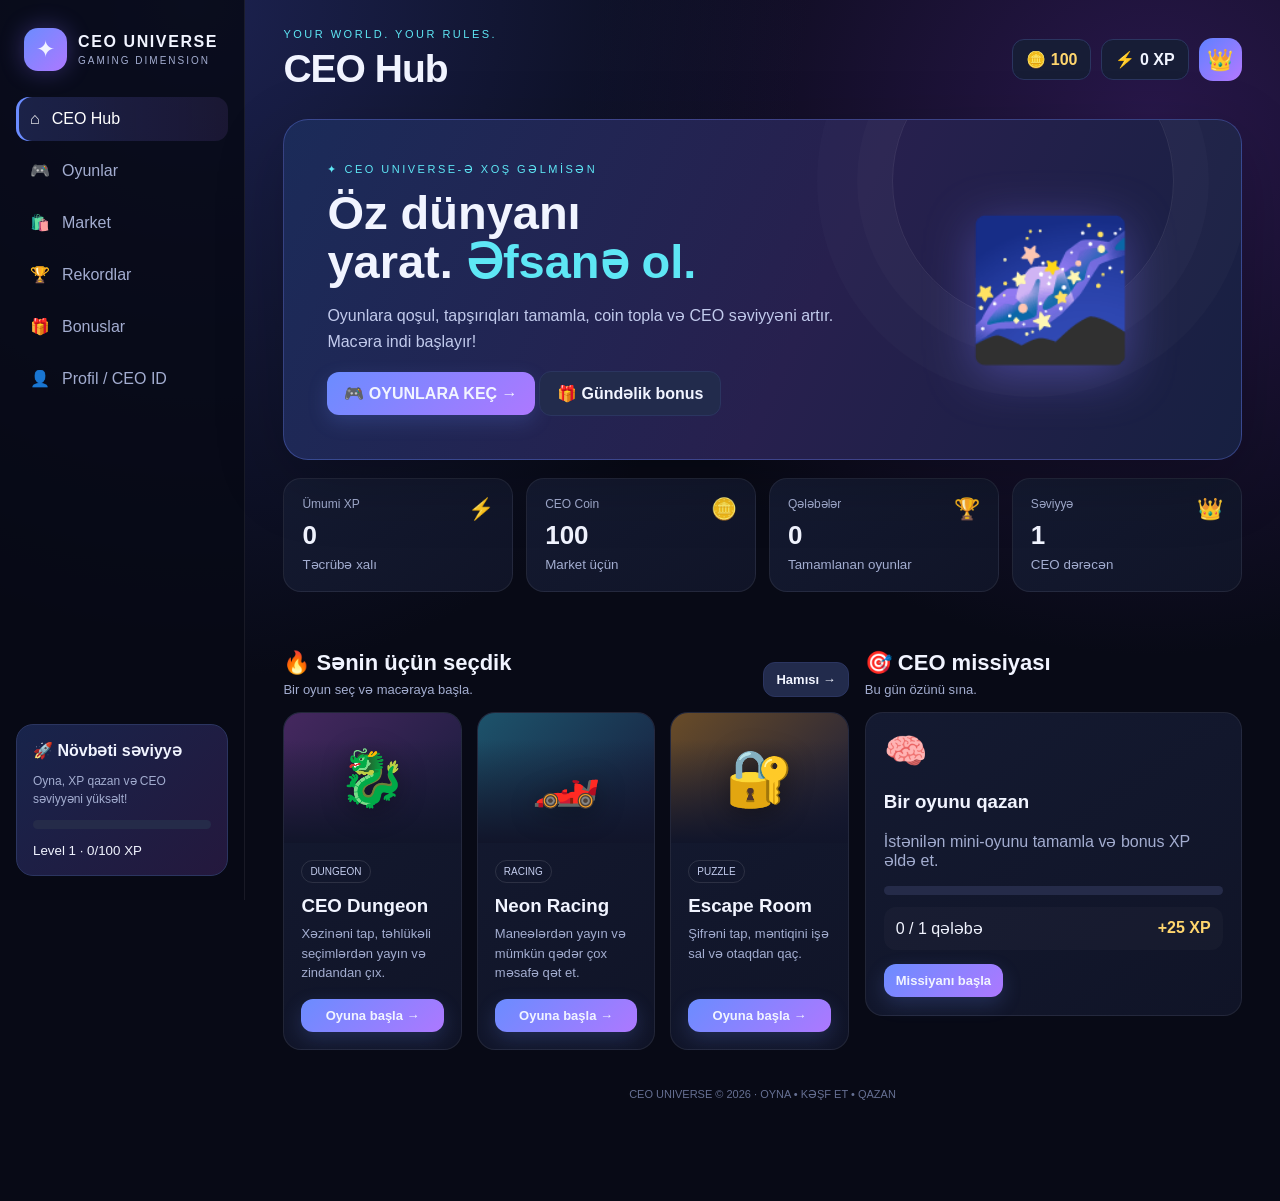
==== index.html @ 43217b37 "Update index.html" ====
<!DOCTYPE html>
<html lang="az">
<head>
<meta charset="UTF-8">
<meta name="viewport" content="width=device-width, initial-scale=1">
<meta name="theme-color" content="#090b18">
<meta name="description" content="CEO Universe — oyunlar, tapşırıqlar, XP, coin və rekordlar.">
<title>CEO UNIVERSE — Gaming Hub</title>
<style>
:root{--bg:#080a16;--panel:#11152a;--panel2:#171d38;--line:#2b3560;--text:#f1f4ff;--muted:#a3add0;--blue:#6b8cff;--cyan:#5ee7f5;--purple:#ad78ff;--good:#65f0b1;--gold:#ffd66e;--danger:#ff6b8d}
*{box-sizing:border-box}body{margin:0;background:radial-gradient(ellipse at 15% 0%,#1c2250 0,transparent 40%),radial-gradient(ellipse at 90% 10%,#28174a 0,transparent 35%),var(--bg);color:var(--text);font-family:Inter,Segoe UI,Arial,sans-serif;min-height:100vh}button{font:inherit;cursor:pointer;border:0;color:inherit}button:focus-visible{outline:2px solid var(--cyan);outline-offset:3px}.app{display:grid;grid-template-columns:245px 1fr;min-height:100vh}.sidebar{padding:24px 16px;border-right:1px solid #ffffff12;background:#080a16d9;position:sticky;top:0;height:100vh;display:flex;flex-direction:column;gap:22px}.brand{display:flex;align-items:center;gap:11px;padding:4px 8px}.logo{width:43px;height:43px;border-radius:14px;background:linear-gradient(135deg,var(--blue),var(--purple));display:grid;place-items:center;font-size:23px;box-shadow:0 0 25px #816cff55}.brand strong{letter-spacing:1.6px;font-size:16px}.brand small{display:block;color:var(--muted);font-size:10px;letter-spacing:2px;margin-top:4px}.nav{display:grid;gap:7px}.nav button{background:transparent;color:var(--muted);padding:13px 14px;border-radius:13px;text-align:left;display:flex;gap:12px;align-items:center;transition:.2s}.nav button:hover,.nav button.active{color:white;background:linear-gradient(90deg,#667cff33,#ad78ff1a);box-shadow:inset 3px 0 var(--blue)}.side-bottom{margin-top:auto;background:linear-gradient(135deg,#18244b,#24183d);border:1px solid var(--line);border-radius:17px;padding:16px}.side-bottom p{color:var(--muted);font-size:12px;line-height:1.5}.main{padding:28px clamp(16px,3vw,42px) 100px;min-width:0;max-width:1600px;width:100%;margin:auto}.topbar{display:flex;align-items:center;justify-content:space-between;gap:16px;margin-bottom:28px}.eyebrow{font-size:11px;color:var(--cyan);letter-spacing:2.5px;text-transform:uppercase}.page-title{font-size:clamp(26px,4vw,39px);margin:7px 0 0;letter-spacing:-1px}.top-actions{display:flex;align-items:center;gap:10px}.pill{background:#171d36;border:1px solid var(--line);padding:10px 13px;border-radius:12px;white-space:nowrap;font-weight:700}.pill.gold{color:var(--gold)}.avatar{width:43px;height:43px;border-radius:14px;background:linear-gradient(135deg,#5e81ff,#b578ff);display:grid;place-items:center;font-size:21px}.view{display:none;animation:appear .25s ease}.view.active{display:block}@keyframes appear{from{opacity:.3;transform:translateY(5px)}to{opacity:1;transform:none}}.hero{position:relative;overflow:hidden;padding:clamp(23px,4vw,43px);border:1px solid #7186ff55;border-radius:25px;background:linear-gradient(115deg,#1b2b59 0%,#27204e 55%,#172041 100%);display:grid;grid-template-columns:1.5fr .8fr;gap:20px;align-items:center;box-shadow:0 20px 70px #0003}.hero:after{content:"";position:absolute;width:280px;height:280px;border:1px solid #ffffff16;border-radius:50%;right:7%;top:-80px;box-shadow:0 0 0 35px #ffffff05,0 0 0 75px #ffffff04}.hero h2{font-size:clamp(29px,4vw,47px);line-height:1.05;margin:12px 0}.hero p{color:#c2cbed;line-height:1.65;max-width:590px}.hero-art{z-index:1;text-align:center;font-size:clamp(75px,11vw,135px);filter:drop-shadow(0 10px 25px #7e78ff66)}.btn{padding:12px 17px;border-radius:12px;font-weight:800;background:linear-gradient(135deg,var(--blue),var(--purple));box-shadow:0 7px 20px #6b8cff33;transition:transform .15s}.btn:hover{transform:translateY(-2px)}.btn.secondary{background:#222b4c;box-shadow:none;border:1px solid var(--line)}.btn.good{background:linear-gradient(135deg,#2cbf9c,#5ee7f5);color:#07191c}.btn.small{padding:9px 12px;font-size:13px}.stats{display:grid;grid-template-columns:repeat(4,minmax(0,1fr));gap:13px;margin:18px 0 30px}.stat,.card,.game-card,.panel{background:linear-gradient(145deg,#141a31,#101427);border:1px solid #ffffff12;border-radius:18px;padding:18px;min-width:0}.stat-label{color:var(--muted);font-size:12px}.stat-value{font-size:26px;font-weight:850;margin:9px 0 4px}.stat-icon{float:right;font-size:21px}.section-head{display:flex;justify-content:space-between;align-items:end;gap:12px;margin:28px 0 15px}.section-head h2{margin:0;font-size:22px}.section-head p{margin:6px 0 0;color:var(--muted);font-size:13px}.games-grid{display:grid;grid-template-columns:repeat(3,minmax(0,1fr));gap:15px}.game-card{padding:0;overflow:hidden;display:flex;flex-direction:column}.game-banner{height:130px;display:grid;place-items:center;font-size:55px;position:relative}.game-banner:after{content:"";position:absolute;inset:0;background:linear-gradient(0deg,#11152a,transparent 80%)}.game-banner span{z-index:1;filter:drop-shadow(0 5px 14px #0006)}.game-body{padding:17px;display:flex;flex-direction:column;flex:1}.game-body h3{margin:0 0 7px}.game-body p{font-size:13px;color:var(--muted);line-height:1.5;margin:0 0 16px;flex:1}.tag{display:inline-block;border:1px solid #ffffff1c;border-radius:99px;padding:5px 8px;color:#c5ceef;font-size:10px;margin-bottom:12px;width:max-content}.game-body button{width:100%}.two-col{display:grid;grid-template-columns:1.2fr .8fr;gap:16px}.progress{height:9px;background:#252b49;border-radius:99px;overflow:hidden;margin:12px 0}.progress div{height:100%;width:0;background:linear-gradient(90deg,var(--blue),var(--cyan));border-radius:99px;transition:width .3s}.muted{color:var(--muted)}.list{display:grid;gap:10px}.list-row{display:flex;align-items:center;justify-content:space-between;gap:10px;padding:12px;background:#ffffff06;border-radius:12px}.empty{padding:30px;text-align:center;color:var(--muted)}.game-stage{margin-top:20px;border:1px solid var(--line);border-radius:20px;padding:clamp(18px,3vw,30px);background:#10152a;min-height:230px}.game-stage h3{margin-top:0}.game-controls{display:flex;flex-wrap:wrap;gap:9px;margin-top:17px}.choice-grid{display:grid;grid-template-columns:repeat(2,minmax(0,1fr));gap:10px;max-width:560px}.choice{padding:17px;background:#1b2343;border:1px solid #35416e;border-radius:13px;text-align:left}.choice:hover{border-color:var(--cyan);background:#25315a}.big-number{font-size:55px;font-weight:900;letter-spacing:5px;margin:20px 0}.input{background:#090d1d;border:1px solid var(--line);border-radius:11px;padding:12px;color:white;width:min(100%,300px);font-size:16px}.toast{position:fixed;right:20px;bottom:20px;background:#1c2b4c;border:1px solid #5ee7f5;border-radius:14px;padding:14px 18px;box-shadow:0 12px 40px #0007;z-index:20;display:none;max-width:calc(100vw - 40px)}.toast.show{display:block;animation:appear .2s}.mobile-nav{display:none}.notice{font-size:12px;color:var(--muted);line-height:1.6}.footer{color:#667093;text-align:center;font-size:11px;margin-top:38px}.settings-row{display:flex;justify-content:space-between;align-items:center;gap:12px;padding:14px 0;border-bottom:1px solid #ffffff10}
@media(max-width:1000px){.app{grid-template-columns:205px 1fr}.games-grid{grid-template-columns:repeat(2,minmax(0,1fr))}.stats{grid-template-columns:repeat(2,minmax(0,1fr))}.hero{grid-template-columns:1fr .5fr}.two-col{grid-template-columns:1fr}}
@media(max-width:680px){.app{display:block}.sidebar{display:none}.main{padding:19px 14px 95px}.topbar{align-items:flex-start;margin-bottom:20px}.top-actions{gap:6px}.pill{padding:9px;font-size:12px}.avatar{width:37px;height:37px}.hero{grid-template-columns:1fr;padding:24px}.hero-art{display:none}.games-grid{grid-template-columns:1fr}.game-banner{height:115px}.stats{gap:9px}.stat{padding:14px}.stat-value{font-size:22px}.mobile-nav{display:grid;grid-template-columns:repeat(5,1fr);gap:3px;position:fixed;bottom:0;left:0;right:0;background:#0a0d1bf2;backdrop-filter:blur(15px);border-top:1px solid var(--line);padding:8px 5px calc(8px + env(safe-area-inset-bottom));z-index:10}.mobile-nav button{background:transparent;color:var(--muted);padding:7px 2px;font-size:10px;border-radius:9px;display:grid;gap:4px;justify-items:center}.mobile-nav button.active{background:#657cff24;color:white}.mobile-nav b{font-size:18px}.choice-grid{grid-template-columns:1fr}.big-number{font-size:42px}}
</style>
</head>
<body>
<div class="app">
<aside class="sidebar">
  <div class="brand"><div class="logo">✦</div><div><strong>CEO UNIVERSE</strong><small>GAMING DIMENSION</small></div></div>
  <nav class="nav" id="sideNav">
    <button class="active" data-view="home"><span>⌂</span> CEO Hub</button>
    <button data-view="games"><span>🎮</span> Oyunlar</button>
    <button data-view="market"><span>🛍️</span> Market</button>
    <button data-view="records"><span>🏆</span> Rekordlar</button>
    <button data-view="bonuses"><span>🎁</span> Bonuslar</button>
    <button data-view="profile"><span>👤</span> Profil / CEO ID</button>
  </nav>
  <div class="side-bottom"><div>🚀 <b>Növbəti səviyyə</b></div><p>Oyna, XP qazan və CEO səviyyəni yüksəlt!</p><div class="progress"><div id="sideProgress"></div></div><small id="sideLevel">Level 1</small></div>
</aside>
<main class="main">
  <header class="topbar"><div><div class="eyebrow">YOUR WORLD. YOUR RULES.</div><h1 class="page-title" id="pageTitle">CEO Hub</h1></div><div class="top-actions"><div class="pill gold">🪙 <span id="coins">100</span></div><div class="pill">⚡ <span id="xp">0</span> XP</div><div class="avatar">👑</div></div></header>
  <section class="view active" id="view-home">
    <div class="hero"><div><div class="eyebrow">✦ CEO UNIVERSE-Ə XOŞ GƏLMİSƏN</div><h2>Öz dünyanı<br>yarat. <span style="color:var(--cyan)">Əfsanə ol.</span></h2><p>Oyunlara qoşul, tapşırıqları tamamla, coin topla və CEO səviyyəni artır. Macəra indi başlayır!</p><button class="btn" onclick="showView('games')">🎮 OYUNLARA KEÇ →</button> <button class="btn secondary" onclick="claimDaily()">🎁 Gündəlik bonus</button></div><div class="hero-art">🌌</div></div>
    <div class="stats">
      <div class="stat"><span class="stat-icon">⚡</span><div class="stat-label">Ümumi XP</div><div class="stat-value" id="statXP">0</div><small class="muted">Təcrübə xalı</small></div>
      <div class="stat"><span class="stat-icon">🪙</span><div class="stat-label">CEO Coin</div><div class="stat-value" id="statCoins">100</div><small class="muted">Market üçün</small></div>
      <div class="stat"><span class="stat-icon">🏆</span><div class="stat-label">Qələbələr</div><div class="stat-value" id="statWins">0</div><small class="muted">Tamamlanan oyunlar</small></div>
      <div class="stat"><span class="stat-icon">👑</span><div class="stat-label">Səviyyə</div><div class="stat-value" id="statLevel">1</div><small class="muted">CEO dərəcən</small></div>
    </div>
    <div class="two-col"><div><div class="section-head"><div><h2>🔥 Sənin üçün seçdik</h2><p>Bir oyun seç və macəraya başla.</p></div><button class="btn secondary small" onclick="showView('games')">Hamısı →</button></div><div class="games-grid" id="featuredGames"></div></div><div><div class="section-head"><div><h2>🎯 CEO missiyası</h2><p>Bu gün özünü sına.</p></div></div><div class="panel"><div style="font-size:35px">🧠</div><h3>Bir oyunu qazan</h3><p class="muted">İstənilən mini-oyunu tamamla və bonus XP əldə et.</p><div class="progress"><div id="missionProgress"></div></div><div class="list-row"><span id="missionText">0 / 1 qələbə</span><b style="color:var(--gold)">+25 XP</b></div><button class="btn small" style="margin-top:14px" onclick="showView('games')">Missiyanı başla</button></div></div></div>
  </section>
  <section class="view" id="view-games"><div class="section-head"><div><h2>🎮 ARCADE — Oyun zalı</h2><p>6 fərqli oyun. Hansında çempion olacaqsan?</p></div></div><div class="games-grid" id="allGames"></div><div class="game-stage" id="gameStage"><div class="empty">Yuxarıdan oyun seç və başla. Hər qələbə sənə XP və coin qazandırır! 🎯</div></div></section>
  <section class="view" id="view-market"><div class="section-head"><div><h2>🛍️ CEO Market</h2><p>Topladığın coin-lərlə görünüşünü dəyiş.</p></div></div><div class="games-grid" id="marketGrid"></div><p class="notice">Əşyalar bu brauzerdə yadda saxlanılır. Coin-lər real pul deyil.</p></section>
  <section class="view" id="view-records"><div class="section-head"><div><h2>🏆 Şəxsi rekordlar</h2><p>İrəliləyişin bu cihazda saxlanılır.</p></div><button class="btn secondary small" onclick="resetStats()">Sıfırla</button></div><div class="stats"><div class="stat"><div class="stat-label">Qələbələr</div><div class="stat-value" id="recWins">0</div></div><div class="stat"><div class="stat-label">Oynanmış oyun</div><div class="stat-value" id="recPlays">0</div></div><div class="stat"><div class="stat-label">Ən yaxşı yaddaş</div><div class="stat-value" id="recMemory">—</div></div><div class="stat"><div class="stat-label">Açılmış əşyalar</div><div class="stat-value" id="recItems">0</div></div></div><div class="panel"><h3>📜 Son hadisələr</h3><div id="history" class="list"><div class="empty">Hələ rekord yoxdur. İlk oyunu qazan!</div></div></div><p class="notice">Qeyd: bu, şəxsi rekord cədvəlidir. Bütün istifadəçilər arasında onlayn reytinq üçün server və verilənlər bazası lazımdır.</p></section>
  <section class="view" id="view-bonuses"><div class="section-head"><div><h2>🎁 Bonus mərkəzi</h2><p>Gündəlik mükafatını götür və tapşırıqları tamamla.</p></div></div><div class="games-grid"><div class="card"><div style="font-size:40px">🎁</div><h3>Gündəlik sandıq</h3><p class="muted">Hər gün bir dəfə pulsuz coin al.</p><button class="btn" onclick="claimDaily()">Sandığı aç</button><p class="notice" id="dailyStatus"></p></div><div class="card"><div style="font-size:40px">🎯</div><h3>İlk qələbə</h3><p class="muted">Bir oyunu tamamla və mükafat al.</p><div class="list-row"><span>25 XP</span><b id="bonusWinStatus">🔒</b></div></div><div class="card"><div style="font-size:40px">🧩</div><h3>Kəşfiyyatçı</h3><p class="muted">Üç fərqli oyunda qalib ol.</p><div class="list-row"><span>50 coin</span><b id="bonusExploreStatus">🔒</b></div></div></div></section>
  <section class="view" id="view-profile"><div class="section-head"><div><h2>👤 CEO ID</h2><p>Bu, sənin oyun profilindir.</p></div></div><div class="two-col"><div class="panel"><div style="font-size:65px">👑</div><h2 id="profileName">CEO Rookie</h2><p class="muted">CEO Universe oyunçusu</p><div class="list-row"><span>Səviyyə</span><b id="profileLevel">1</b></div><div class="list-row"><span>XP</span><b id="profileXP">0</b></div><div class="list-row"><span>Coin</span><b id="profileCoins">100</b></div><div class="progress"><div id="profileProgress"></div></div></div><div class="panel"><h3>⚙️ Parametrlər</h3><div class="settings-row"><span>🔊 Səs effektləri</span><button class="btn secondary small" id="soundToggle" onclick="toggleSound()">Söndürülüb</button></div><div class="settings-row"><span>✨ Animasiya</span><button class="btn secondary small" onclick="notify('Animasiya aktivdir ✨')">Aktivdir</button></div><div class="settings-row"><span>💾 İrəliləyiş</span><span class="muted">Avtomatik saxlanır</span></div><p class="notice">Məlumatlar yalnız bu brauzerdə saxlanılır. Brauzer məlumatlarını silsən, irəliləyiş itə bilər.</p><button class="btn secondary" onclick="exportSave()">💾 İrəliləyişi endir</button></div></div></section>
  <div class="footer">CEO UNIVERSE © 2026 · OYNA • KƏŞF ET • QAZAN</div>
</main>
</div>
<nav class="mobile-nav" id="mobileNav"><button class="active" data-view="home"><b>⌂</b>Hub</button><button data-view="games"><b>🎮</b>Oyunlar</button><button data-view="market"><b>🛍️</b>Market</button><button data-view="records"><b>🏆</b>Rekord</button><button data-view="profile"><b>👤</b>Profil</button></nav>
<div class="toast" id="toast"></div>
<script>
const games=[
{id:'dungeon',name:'CEO Dungeon',emoji:'🐉',type:'DUNGEON',desc:'Xəzinəni tap, təhlükəli seçimlərdən yayın və zindandan çıx.',color:'linear-gradient(135deg,#45285f,#171b3b)'},
{id:'racing',name:'Neon Racing',emoji:'🏎️',type:'RACING',desc:'Maneələrdən yayın və mümkün qədər çox məsafə qət et.',color:'linear-gradient(135deg,#1d536b,#171b3b)'},
{id:'escape',name:'Escape Room',emoji:'🔐',type:'PUZZLE',desc:'Şifrəni tap, məntiqini işə sal və otaqdan qaç.',color:'linear-gradient(135deg,#694c28,#171b3b)'},
{id:'survival',name:'Survival 100',emoji:'🏕️',type:'SURVIVAL',desc:'Resurs seç, təhlükələrə hazırlaş və sağ qalmağa çalış.',color:'linear-gradient(135deg,#1c604d,#171b3b)'},
{id:'mind',name:'Mind Hacker',emoji:'🧠',type:'MEMORY',desc:'Rəqəmləri yadda saxla və düzgün ardıcıllığı yaz.',color:'linear-gradient(135deg,#453e91,#171b3b)'},
{id:'boss',name:'Boss Arena',emoji:'⚔️',type:'BOSS FIGHT',desc:'Zərbə, müdafiə və enerji seçimi ilə boss-u məğlub et.',color:'linear-gradient(135deg,#762f52,#171b3b)'}
];
const items=[{id:'neon',name:'Neon Aura',emoji:'💠',price:60,desc:'Profil üçün parlaq neon aura.'},{id:'crown',name:'Qızıl tac',emoji:'👑',price:100,desc:'CEO əfsanəsinə yaraşan tac.'},{id:'rocket',name:'Kosmik raket',emoji:'🚀',price:150,desc:'Kosmik profil nişanı.'},{id:'dragon',name:'Əjdaha dost',emoji:'🐲',price:200,desc:'Nadir əjdaha nişanı.'},{id:'crystal',name:'Kristal halo',emoji:'🔮',price:250,desc:'Sirli kristal halo.'},{id:'star',name:'Ulduz nişanı',emoji:'🌟',price:80,desc:'Parlaq ulduz nişanı.'}];
const defaults={xp:0,coins:100,wins:0,plays:0,unlocked:[],daily:'',history:[],memoryBest:0,sound:false,wonGames:[]};
let state;try{state={...defaults,...JSON.parse(localStorage.getItem('ceoUniverseSave')||'{}')}}catch(e){state={...defaults}}
let activeGame=null, memorySequence='', soundOn=!!state.sound, dailyDate=()=>new Date().toLocaleDateString('en-CA');
function save(){state.sound=soundOn;try{localStorage.setItem('ceoUniverseSave',JSON.stringify(state))}catch(e){};renderStats()}
function level(){return Math.floor(state.xp/100)+1}
function notify(msg){let t=document.getElementById('toast');t.textContent=msg;t.classList.add('show');clearTimeout(window.toastTimer);window.toastTimer=setTimeout(()=>t.classList.remove('show'),2600);if(soundOn){try{let c=new(window.AudioContext||window.webkitAudioContext)(),o=c.createOscillator(),g=c.createGain();o.connect(g);g.connect(c.destination);o.frequency.value=660;g.gain.value=.035;o.start();o.stop(c.currentTime+.09)}catch(e){}}}
function showView(v){document.querySelectorAll('.view').forEach(x=>x.classList.toggle('active',x.id==='view-'+v));document.querySelectorAll('[data-view]').forEach(x=>x.classList.toggle('active',x.dataset.view===v));let names={home:'CEO Hub',games:'Oyunlar',market:'CEO Market',records:'Rekordlar',bonuses:'Bonus mərkəzi',profile:'CEO ID'};document.getElementById('pageTitle').textContent=names[v]||'CEO Hub';if(v==='market')renderMarket();if(v==='records')renderHistory();window.scrollTo({top:0,behavior:'smooth'})}
document.querySelectorAll('[data-view]').forEach(b=>b.addEventListener('click',()=>showView(b.dataset.view)));
function gameCard(g){return `<article class="game-card"><div class="game-banner" style="background:${g.color}"><span>${g.emoji}</span></div><div class="game-body"><span class="tag">${g.type}</span><h3>${g.name}</h3><p>${g.desc}</p><button class="btn small" onclick="startGame('${g.id}')">Oyuna başla →</button></div></article>`}
document.getElementById('featuredGames').innerHTML=games.slice(0,3).map(gameCard).join('');
document.getElementById('allGames').innerHTML=games.map(gameCard).join('');
function renderStats(){let l=level(),pct=state.xp%100;['xp','statXP','profileXP'].forEach(id=>document.getElementById(id).textContent=state.xp);['coins','statCoins','profileCoins'].forEach(id=>document.getElementById(id).textContent=state.coins);document.getElementById('statWins').textContent=state.wins;document.getElementById('statLevel').textContent=l;document.getElementById('sideLevel').textContent='Level '+l+' · '+pct+'/100 XP';document.getElementById('sideProgress').style.width=pct+'%';document.getElementById('profileProgress').style.width=pct+'%';document.getElementById('profileLevel').textContent=l;document.getElementById('missionProgress').style.width=(state.wins?100:0)+'%';document.getElementById('missionText').textContent=(state.wins?1:0)+' / 1 qələbə';document.getElementById('recWins').textContent=state.wins;document.getElementById('recPlays').textContent=state.plays;document.getElementById('recMemory').textContent=state.memoryBest||'—';document.getElementById('recItems').textContent=state.unlocked.length;document.getElementById('bonusWinStatus').textContent=state.wins?'✅':'🔒';document.getElementById('bonusExploreStatus').textContent=state.wonGames.length>=3?'✅':'🔒';document.getElementById('soundToggle').textContent=soundOn?'Aktivdir':'Söndürülüb';document.getElementById('dailyStatus').textContent=state.daily===dailyDate()?'Bu gün bonus artıq götürülüb.':'Bu gün bonusun hazırdır!';document.getElementById('profileName').textContent=l>=10?'CEO Legend':l>=5?'CEO Elite':l>=2?'CEO Player':'CEO Rookie';}
function addHistory(msg){state.history.unshift({msg,at:new Date().toLocaleString('az-AZ')});state.history=state.history.slice(0,12)}
function reward(gameId,bonus=0){state.wins++;state.xp+=25+bonus;state.coins+=20;state.wonGames=[...new Set([...state.wonGames,gameId])];addHistory('🏆 '+(games.find(g=>g.id===gameId)?.name||'Oyun')+' — qələbə (+25 XP, +20 coin)');if(state.wins===1){state.xp+=25;addHistory('🎯 İlk qələbə missiyası: +25 XP')}if(state.wonGames.length===3){state.coins+=50;addHistory('🧩 Kəşfiyyatçı bonusu: +50 coin');notify('3 fərqli oyunda qələbə! +50 coin 🎉')}save();notify('Qələbə! +25 XP və +20 coin qazandın 🏆');renderHistory()}
function startGame(id){activeGame=id;state.plays++;save();let g=games.find(x=>x.id===id),stage=document.getElementById('gameStage');stage.innerHTML=`<span class="tag">${g.type}</span><h3>${g.emoji} ${g.name}</h3><div id="gameContent"></div>`;let c=document.getElementById('gameContent');
if(id==='dungeon'){c.innerHTML='<p class="muted">Üç qapıdan birinin arxasında xəzinə var. Birini seç!</p><div class="choice-grid">'+[1,2,3].map(n=>`<button class="choice" onclick="dungeon(${n})">🚪 Qapı ${n}</button>`).join('')+'</div><p id="gameMsg" class="muted"></p>'}
if(id==='racing'){c.innerHTML='<p>Yolun qarşına çıxan maneədən yayın. Hər düzgün seçim bir mərhələdir.</p><div class="big-number" id="raceTrack">🏁</div><p id="raceMsg">Hazırsan?</p><div class="game-controls"><button class="btn" onclick="race(true)">⬅️ Sola dön</button><button class="btn" onclick="race(false)">Sağa dön ➡️</button></div>'}
if(id==='escape'){let a=Math.floor(Math.random()*8)+2,b=Math.floor(Math.random()*8)+2;window.escapeAnswer=a+b;c.innerHTML=`<p>Qapı şifrəsi üçün hesabla:</p><div class="big-number">${a} + ${b} = ?</div><input class="input" id="escapeInput" type="number" placeholder="Cavab"><button class="btn" onclick="escapeCheck()">Şifrəni yoxla</button><p id="gameMsg" class="muted"></p>`}
if(id==='survival'){window.survivalStep=0;window.survivalHP=3;c.innerHTML='<p>Meşədə 3 həyatın var. 3 gün sağ qalmaq üçün düzgün resurs seç!</p><div id="survivalContent"></div>';survivalRound()}
if(id==='mind'){let seq=Array.from({length:4},()=>Math.floor(Math.random()*9)+1).join('');memorySequence=seq;c.innerHTML=`<p>Bu rəqəmləri yadda saxla, sonra gizlənəcək.</p><div class="big-number" id="memoryNumber">${seq}</div><p id="memoryMsg">3 saniyəyə gizlənir…</p><input class="input" id="memoryInput" placeholder="Rəqəmləri yaz" style="display:none"><button class="btn" id="memoryCheck" style="display:none" onclick="memoryCheck()">Yoxla</button>`;let start=Date.now();let timer=setInterval(()=>{let n=document.getElementById('memoryMsg');if(!n){clearInterval(timer);return}let left=3-Math.floor((Date.now()-start)/1000);if(left>0)n.textContent=left+'…';else{clearInterval(timer);document.getElementById('memoryNumber').textContent='❔ ❔ ❔ ❔';n.textContent='Yaddaşını yoxla!';document.getElementById('memoryInput').style.display='inline-block';document.getElementById('memoryCheck').style.display='inline-block'}},250)}
if(id==='boss'){window.bossHP=3;window.playerHP=3;c.innerHTML='<p>Boss-un 3, sənin 3 enerjin var. Hücum və ya müdafiə seç!</p><div class="list-row"><span>👤 Sənin enerjin</span><b id="playerHP">3</b></div><div class="list-row"><span>👹 Boss enerjisi</span><b id="bossHP">3</b></div><p id="bossMsg">Döyüşə hazır ol!</p><div class="game-controls"><button class="btn" onclick="bossTurn(\'attack\')">⚔️ Hücum</button><button class="btn secondary" onclick="bossTurn(\'defend\')">🛡️ Müdafiə</button><button class="btn secondary" onclick="bossTurn(\'energy\')">⚡ Enerji topla</button></div>'}
stage.scrollIntoView({behavior:'smooth',block:'start'})}
function dungeon(n){let win=Math.random()>.38;document.getElementById('gameMsg').textContent=win?'✨ Qızıl xəzinə tapdın!':'👻 Tələ idi, yenə cəhd et!';if(win)reward('dungeon');}
function race(left){let win=Math.random()>.3;let track=document.getElementById('raceTrack');if(!track)return;track.textContent=win?(left?'⬅️ 🏎️ 💨':'💨 🏎️ ➡️'):'💥';document.getElementById('raceMsg').textContent=win?'Maneədən yayındın! Qələbə!':'Maneəyə dəydin! Bu dəfə alınmadı.';if(win)reward('racing')}
function escapeCheck(){let v=Number(document.getElementById('escapeInput').value);if(v===window.escapeAnswer){document.getElementById('gameMsg').textContent='🔓 Qapı açıldı! Əla məntiq!';reward('escape')}else document.getElementById('gameMsg').textContent='❌ Yanlış şifrə. Yenidən yoxla.'}
function survivalRound(){let c=document.getElementById('survivalContent');if(!c)return;if(window.survivalStep>=3){c.innerHTML='<div class="big-number">🏕️</div><p>3 günü sağ keçdin!</p><button class="btn" onclick="reward(\'survival\')">Mükafatı al</button>';return}let choices=[['💧 Su','🍄 Göbələk'],['🪵 Odun','🪨 Daş'],['🏕️ Sığınacaq','💎 Kristal']];let correct=[0,0,0][window.survivalStep];c.innerHTML=`<h3>${window.survivalStep+1}-ci gün</h3><p>${['Susuz qalmısan. Nə tapırsan?','Gecə yaxınlaşır. Nə toplayırsan?','Fırtına gəlir. Nə qurursan?'][window.survivalStep]}</p><div class="choice-grid">${choices[window.survivalStep].map((x,i)=>`<button class="choice" onclick="survivalChoose(${i})">${x}</button>`).join('')}</div><p id="survivalMsg"></p>`}
function survivalChoose(i){let good=i===0;let msg=document.getElementById('survivalMsg');if(good){window.survivalStep++;msg.textContent='Düzgün seçim!';setTimeout(survivalRound,450)}else{window.survivalHP--;msg.textContent='Yanlış seçim! Həyat: '+window.survivalHP;if(window.survivalHP<=0){document.getElementById('survivalContent').innerHTML='<p>😵 Sağ qala bilmədin. Yenidən cəhd et.</p><button class="btn" onclick="startGame(\'survival\')">Yenidən başla</button>'}}}
function memoryCheck(){let v=document.getElementById('memoryInput').value.trim();if(v===memorySequence){state.memoryBest=Math.max(state.memoryBest,memorySequence.length);reward('mind')}else notify('Bu dəfə alınmadı. Ardıcıllıq: '+memorySequence)}
function bossTurn(move){if(window.bossHP<=0||window.playerHP<=0)return;let msg=document.getElementById('bossMsg');if(move==='attack'){window.bossHP--;if(Math.random()>.5)window.playerHP--}else if(move==='defend'){if(Math.random()>.65)window.bossHP--}else{window.playerHP=Math.min(3,window.playerHP+1);if(Math.random()>.5)window.bossHP--}document.getElementById('bossHP').textContent=window.bossHP;document.getElementById('playerHP').textContent=window.playerHP;if(window.bossHP<=0){msg.textContent='🏆 Boss məğlub oldu!';reward('boss')}else if(window.playerHP<=0)msg.textContent='💥 Məğlub oldun. Yenidən başla.';else msg.textContent='Döyüş davam edir! Növbəti hərəkəti seç.'}
function claimDaily(){if(state.daily===dailyDate()){notify('Gündəlik bonusu artıq götürmüsən 🙂');return}state.daily=dailyDate();state.coins+=30;state.xp+=10;addHistory('🎁 Gündəlik bonus: +30 coin, +10 XP');save();notify('Sandıq açıldı! +30 coin və +10 XP 🎁')}
function renderMarket(){document.getElementById('marketGrid').innerHTML=items.map(i=>{let has=state.unlocked.includes(i.id);return `<article class="game-card"><div class="game-banner" style="background:linear-gradient(135deg,#28345e,#20183b)"><span>${i.emoji}</span></div><div class="game-body"><h3>${i.name}</h3><p>${i.desc}</p><div class="list-row" style="margin-bottom:12px"><span>Qiymət</span><b style="color:var(--gold)">🪙 ${i.price}</b></div><button class="btn ${has?'secondary':''} small" ${has?'disabled':''} onclick="buyItem('${i.id}')">${has?'Alınıb ✓':'Al'}</button></div></article>`}).join('')}
function buyItem(id){let i=items.find(x=>x.id===id);if(state.unlocked.includes(id))return;if(state.coins<i.price){notify('Coin çatmır! Oyun oyna və bonus götür.');return}state.coins-=i.price;state.unlocked.push(id);addHistory('🛍️ '+i.name+' alındı');save();renderMarket();notify(i.name+' alındı! ✨')}
function renderHistory(){let h=document.getElementById('history');h.innerHTML=state.history.length?state.history.map(x=>`<div class="list-row"><span>${x.msg}</span><small class="muted">${x.at}</small></div>`).join(''):'<div class="empty">Hələ rekord yoxdur. İlk oyunu qazan!</div>'}
function resetStats(){if(!confirm('Bütün irəliləyiş sıfırlansın? Bu əməliyyat geri qaytarılmır.'))return;localStorage.removeItem('ceoUniverseSave');state={...defaults,unlocked:[],history:[],wonGames:[]};save();renderHistory();notify('İrəliləyiş sıfırlandı.')}
function toggleSound(){soundOn=!soundOn;state.sound=soundOn;save();notify(soundOn?'Səs aktivdir 🔊':'Səs söndürüldü 🔇')}
function exportSave(){let blob=new Blob([JSON.stringify(state,null,2)],{type:'application/json'}),url=URL.createObjectURL(blob),a=document.createElement('a');a.href=url;a.download='ceo-universe-save.json';a.click();URL.revokeObjectURL(url);notify('Saxlama faylı hazırdır 💾')}
renderStats();renderHistory();
</script>
</body>
</html>
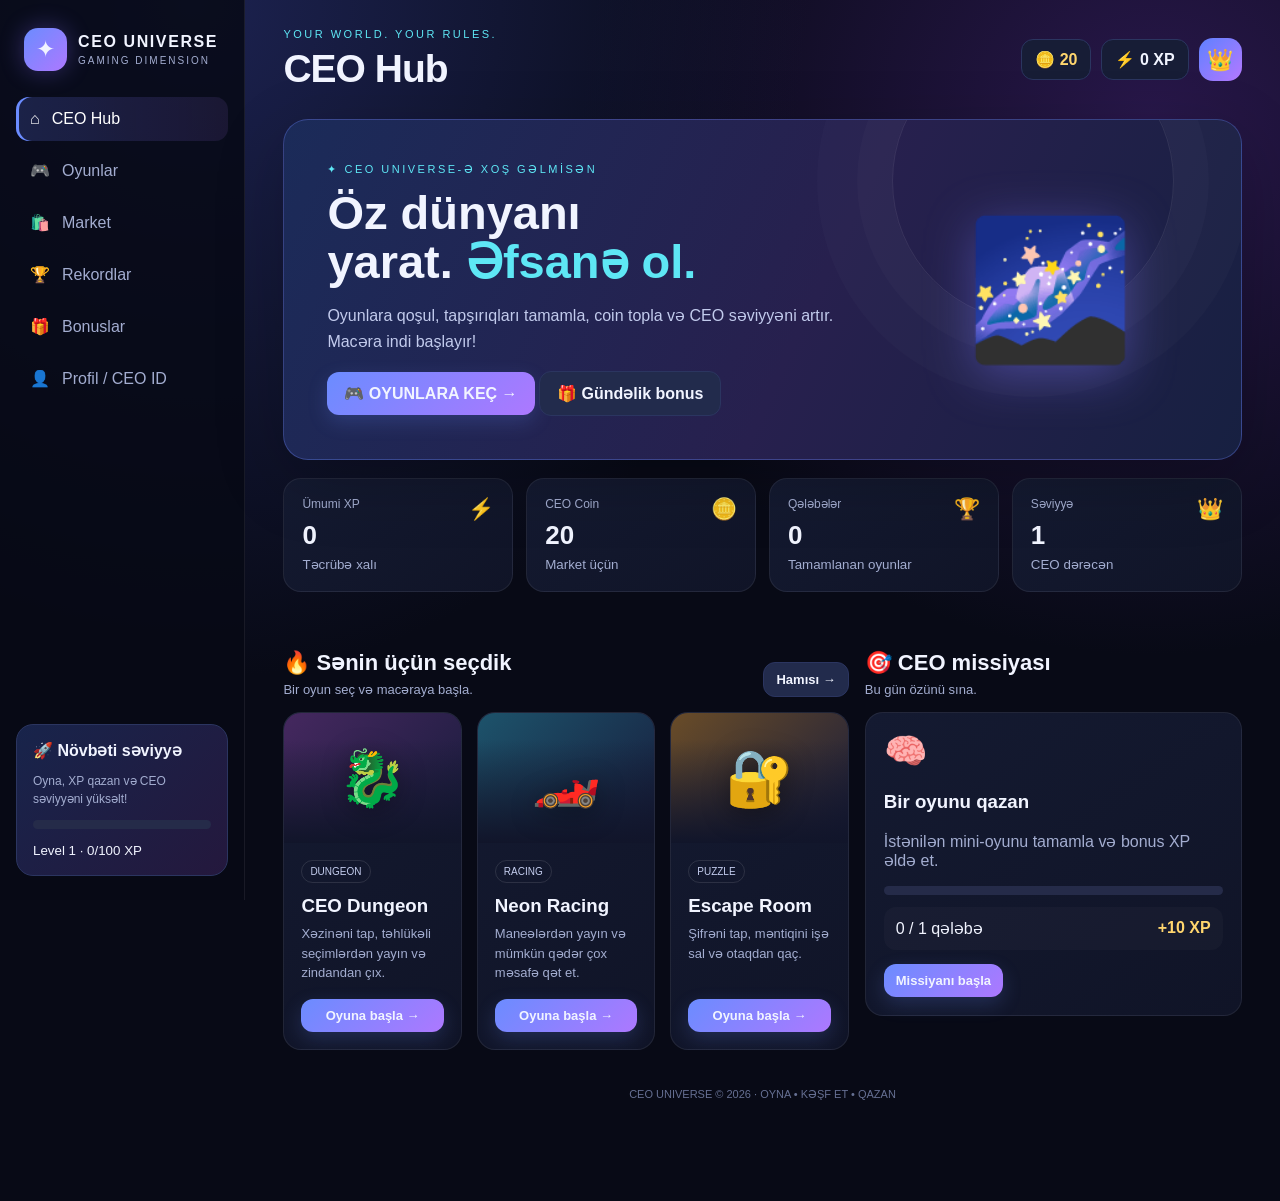
==== commit c37cd263: "Update index.html" ====
--- a/index.html
+++ b/index.html
@@ -37,13 +37,13 @@
       <div class="stat"><span class="stat-icon">🏆</span><div class="stat-label">Qələbələr</div><div class="stat-value" id="statWins">0</div><small class="muted">Tamamlanan oyunlar</small></div>
       <div class="stat"><span class="stat-icon">👑</span><div class="stat-label">Səviyyə</div><div class="stat-value" id="statLevel">1</div><small class="muted">CEO dərəcən</small></div>
     </div>
-    <div class="two-col"><div><div class="section-head"><div><h2>🔥 Sənin üçün seçdik</h2><p>Bir oyun seç və macəraya başla.</p></div><button class="btn secondary small" onclick="showView('games')">Hamısı →</button></div><div class="games-grid" id="featuredGames"></div></div><div><div class="section-head"><div><h2>🎯 CEO missiyası</h2><p>Bu gün özünü sına.</p></div></div><div class="panel"><div style="font-size:35px">🧠</div><h3>Bir oyunu qazan</h3><p class="muted">İstənilən mini-oyunu tamamla və bonus XP əldə et.</p><div class="progress"><div id="missionProgress"></div></div><div class="list-row"><span id="missionText">0 / 1 qələbə</span><b style="color:var(--gold)">+25 XP</b></div><button class="btn small" style="margin-top:14px" onclick="showView('games')">Missiyanı başla</button></div></div></div>
+    <div class="two-col"><div><div class="section-head"><div><h2>🔥 Sənin üçün seçdik</h2><p>Bir oyun seç və macəraya başla.</p></div><button class="btn secondary small" onclick="showView('games')">Hamısı →</button></div><div class="games-grid" id="featuredGames"></div></div><div><div class="section-head"><div><h2>🎯 CEO missiyası</h2><p>Bu gün özünü sına.</p></div></div><div class="panel"><div style="font-size:35px">🧠</div><h3>Bir oyunu qazan</h3><p class="muted">İstənilən mini-oyunu tamamla və bonus XP əldə et.</p><div class="progress"><div id="missionProgress"></div></div><div class="list-row"><span id="missionText">0 / 1 qələbə</span><b style="color:var(--gold)">+10 XP</b></div><button class="btn small" style="margin-top:14px" onclick="showView('games')">Missiyanı başla</button></div></div></div>
   </section>
   <section class="view" id="view-games"><div class="section-head"><div><h2>🎮 ARCADE — Oyun zalı</h2><p>6 fərqli oyun. Hansında çempion olacaqsan?</p></div></div><div class="games-grid" id="allGames"></div><div class="game-stage" id="gameStage"><div class="empty">Yuxarıdan oyun seç və başla. Hər qələbə sənə XP və coin qazandırır! 🎯</div></div></section>
-  <section class="view" id="view-market"><div class="section-head"><div><h2>🛍️ CEO Market</h2><p>Topladığın coin-lərlə görünüşünü dəyiş.</p></div></div><div class="games-grid" id="marketGrid"></div><p class="notice">Əşyalar bu brauzerdə yadda saxlanılır. Coin-lər real pul deyil.</p></section>
+  <section class="view" id="view-market"><div class="section-head"><div><h2>🛍️ CEO Market</h2><p>Əfsanəvi əşyaları açmaq üçün coin topla. Nadir əşyalar asan alınmır.</p></div><div class="pill gold">🪙 <span id="marketCoins">20</span></div></div><div class="panel" style="margin-bottom:18px;background:linear-gradient(120deg,#241b4b,#102c43)"><div style="display:flex;align-items:center;gap:16px"><div style="font-size:48px">🏆</div><div><h3 style="margin:0 0 5px">Kolleksiyanı qur</h3><p class="muted" style="margin:0">Oyun başına gündə bir mükafat. Coin və XP-ni ağılla xərclə!</p></div></div></div><div class="games-grid" id="marketGrid"></div><p class="notice">Əşyalar bu brauzerdə yadda saxlanılır. Coin-lər real pul deyil.</p></section>
   <section class="view" id="view-records"><div class="section-head"><div><h2>🏆 Şəxsi rekordlar</h2><p>İrəliləyişin bu cihazda saxlanılır.</p></div><button class="btn secondary small" onclick="resetStats()">Sıfırla</button></div><div class="stats"><div class="stat"><div class="stat-label">Qələbələr</div><div class="stat-value" id="recWins">0</div></div><div class="stat"><div class="stat-label">Oynanmış oyun</div><div class="stat-value" id="recPlays">0</div></div><div class="stat"><div class="stat-label">Ən yaxşı yaddaş</div><div class="stat-value" id="recMemory">—</div></div><div class="stat"><div class="stat-label">Açılmış əşyalar</div><div class="stat-value" id="recItems">0</div></div></div><div class="panel"><h3>📜 Son hadisələr</h3><div id="history" class="list"><div class="empty">Hələ rekord yoxdur. İlk oyunu qazan!</div></div></div><p class="notice">Qeyd: bu, şəxsi rekord cədvəlidir. Bütün istifadəçilər arasında onlayn reytinq üçün server və verilənlər bazası lazımdır.</p></section>
-  <section class="view" id="view-bonuses"><div class="section-head"><div><h2>🎁 Bonus mərkəzi</h2><p>Gündəlik mükafatını götür və tapşırıqları tamamla.</p></div></div><div class="games-grid"><div class="card"><div style="font-size:40px">🎁</div><h3>Gündəlik sandıq</h3><p class="muted">Hər gün bir dəfə pulsuz coin al.</p><button class="btn" onclick="claimDaily()">Sandığı aç</button><p class="notice" id="dailyStatus"></p></div><div class="card"><div style="font-size:40px">🎯</div><h3>İlk qələbə</h3><p class="muted">Bir oyunu tamamla və mükafat al.</p><div class="list-row"><span>25 XP</span><b id="bonusWinStatus">🔒</b></div></div><div class="card"><div style="font-size:40px">🧩</div><h3>Kəşfiyyatçı</h3><p class="muted">Üç fərqli oyunda qalib ol.</p><div class="list-row"><span>50 coin</span><b id="bonusExploreStatus">🔒</b></div></div></div></section>
-  <section class="view" id="view-profile"><div class="section-head"><div><h2>👤 CEO ID</h2><p>Bu, sənin oyun profilindir.</p></div></div><div class="two-col"><div class="panel"><div style="font-size:65px">👑</div><h2 id="profileName">CEO Rookie</h2><p class="muted">CEO Universe oyunçusu</p><div class="list-row"><span>Səviyyə</span><b id="profileLevel">1</b></div><div class="list-row"><span>XP</span><b id="profileXP">0</b></div><div class="list-row"><span>Coin</span><b id="profileCoins">100</b></div><div class="progress"><div id="profileProgress"></div></div></div><div class="panel"><h3>⚙️ Parametrlər</h3><div class="settings-row"><span>🔊 Səs effektləri</span><button class="btn secondary small" id="soundToggle" onclick="toggleSound()">Söndürülüb</button></div><div class="settings-row"><span>✨ Animasiya</span><button class="btn secondary small" onclick="notify('Animasiya aktivdir ✨')">Aktivdir</button></div><div class="settings-row"><span>💾 İrəliləyiş</span><span class="muted">Avtomatik saxlanır</span></div><p class="notice">Məlumatlar yalnız bu brauzerdə saxlanılır. Brauzer məlumatlarını silsən, irəliləyiş itə bilər.</p><button class="btn secondary" onclick="exportSave()">💾 İrəliləyişi endir</button></div></div></section>
+  <section class="view" id="view-bonuses"><div class="section-head"><div><h2>🎁 Bonus mərkəzi</h2><p>Gündəlik mükafatını götür və tapşırıqları tamamla.</p></div></div><div class="games-grid"><div class="card"><div style="font-size:40px">🎁</div><h3>Gündəlik sandıq</h3><p class="muted">Hər gün bir dəfə +8 coin və +2 XP al.</p><button class="btn" onclick="claimDaily()">Sandığı aç</button><p class="notice" id="dailyStatus"></p></div><div class="card"><div style="font-size:40px">🎯</div><h3>İlk qələbə</h3><p class="muted">Bir oyunu tamamla və mükafat al.</p><div class="list-row"><span>10 XP</span><b id="bonusWinStatus">🔒</b></div></div><div class="card"><div style="font-size:40px">🧩</div><h3>Kəşfiyyatçı</h3><p class="muted">Üç fərqli oyunda qalib ol.</p><div class="list-row"><span>15 coin</span><b id="bonusExploreStatus">🔒</b></div></div></div></section>
+  <section class="view" id="view-profile"><div class="section-head"><div><h2>👤 CEO ID</h2><p>Bu, sənin oyun profilindir.</p></div></div><div class="two-col"><div class="panel"><div id="profilePet" style="font-size:76px;min-height:95px;display:grid;place-items:center">👑</div><h2 id="profileName">CEO Rookie</h2><p id="petStatus" class="muted">Əjdaha yoldaşı tapmaq üçün Marketə bax.</p><p class="muted">CEO Universe oyunçusu</p><div class="list-row"><span>Səviyyə</span><b id="profileLevel">1</b></div><div class="list-row"><span>XP</span><b id="profileXP">0</b></div><div class="list-row"><span>Coin</span><b id="profileCoins">100</b></div><div class="progress"><div id="profileProgress"></div></div></div><div class="panel"><h3>⚙️ Parametrlər</h3><div class="settings-row"><span>🔊 Səs effektləri</span><button class="btn secondary small" id="soundToggle" onclick="toggleSound()">Söndürülüb</button></div><div class="settings-row"><span>✨ Animasiya</span><button class="btn secondary small" onclick="notify('Animasiya aktivdir ✨')">Aktivdir</button></div><div class="settings-row"><span>💾 İrəliləyiş</span><span class="muted">Avtomatik saxlanır</span></div><p class="notice">Məlumatlar yalnız bu brauzerdə saxlanılır. Brauzer məlumatlarını silsən, irəliləyiş itə bilər.</p><button class="btn secondary" onclick="exportSave()">💾 İrəliləyişi endir</button></div></div></section>
   <div class="footer">CEO UNIVERSE © 2026 · OYNA • KƏŞF ET • QAZAN</div>
 </main>
 </div>
@@ -58,10 +58,11 @@
 {id:'mind',name:'Mind Hacker',emoji:'🧠',type:'MEMORY',desc:'Rəqəmləri yadda saxla və düzgün ardıcıllığı yaz.',color:'linear-gradient(135deg,#453e91,#171b3b)'},
 {id:'boss',name:'Boss Arena',emoji:'⚔️',type:'BOSS FIGHT',desc:'Zərbə, müdafiə və enerji seçimi ilə boss-u məğlub et.',color:'linear-gradient(135deg,#762f52,#171b3b)'}
 ];
-const items=[{id:'neon',name:'Neon Aura',emoji:'💠',price:60,desc:'Profil üçün parlaq neon aura.'},{id:'crown',name:'Qızıl tac',emoji:'👑',price:100,desc:'CEO əfsanəsinə yaraşan tac.'},{id:'rocket',name:'Kosmik raket',emoji:'🚀',price:150,desc:'Kosmik profil nişanı.'},{id:'dragon',name:'Əjdaha dost',emoji:'🐲',price:200,desc:'Nadir əjdaha nişanı.'},{id:'crystal',name:'Kristal halo',emoji:'🔮',price:250,desc:'Sirli kristal halo.'},{id:'star',name:'Ulduz nişanı',emoji:'🌟',price:80,desc:'Parlaq ulduz nişanı.'}];
-const defaults={xp:0,coins:100,wins:0,plays:0,unlocked:[],daily:'',history:[],memoryBest:0,sound:false,wonGames:[]};
+const items=[{id:'neon',name:'Neon Aura',emoji:'💠',price:250,desc:'Profilinə futuristik neon parıltısı ver.',rarity:'NADİR'},{id:'crown',name:'Qızıl tac',emoji:'👑',price:500,desc:'Əsl CEO çempionunun tacı.',rarity:'EPİK'},{id:'rocket',name:'Kosmik raket',emoji:'🚀',price:700,desc:'Profilində kosmik gücünü göstər.',rarity:'EPİK'},{id:'dragon',name:'Əjdaha yoldaş',emoji:'🐉',price:1200,desc:'Alanda profilində görünən canlı əjdaha yoldaşın olur.',rarity:'ƏFSANƏVİ'},{id:'crystal',name:'Kristal halo',emoji:'🔮',price:900,desc:'Sirli kristal işıq haləsi.',rarity:'ƏFSANƏVİ'},{id:'star',name:'Ulduz nişanı',emoji:'🌟',price:350,desc:'Profilinə xüsusi ulduz nişanı əlavə et.',rarity:'NADİR'}];
+const defaults={xp:0,coins:20,wins:0,plays:0,unlocked:[],daily:'',history:[],memoryBest:0,sound:false,wonGames:[],dailyGameRewards:{}};
 let state;try{state={...defaults,...JSON.parse(localStorage.getItem('ceoUniverseSave')||'{}')}}catch(e){state={...defaults}}
-let activeGame=null, memorySequence='', soundOn=!!state.sound, dailyDate=()=>new Date().toLocaleDateString('en-CA');
+let activeGame=null, memorySequence='', runRewarded=false, soundOn=!!state.sound, dailyDate=()=>new Date().toLocaleDateString('en-CA');
+if(!state.dailyGameRewards || typeof state.dailyGameRewards!=='object') state.dailyGameRewards={};
 function save(){state.sound=soundOn;try{localStorage.setItem('ceoUniverseSave',JSON.stringify(state))}catch(e){};renderStats()}
 function level(){return Math.floor(state.xp/100)+1}
 function notify(msg){let t=document.getElementById('toast');t.textContent=msg;t.classList.add('show');clearTimeout(window.toastTimer);window.toastTimer=setTimeout(()=>t.classList.remove('show'),2600);if(soundOn){try{let c=new(window.AudioContext||window.webkitAudioContext)(),o=c.createOscillator(),g=c.createGain();o.connect(g);g.connect(c.destination);o.frequency.value=660;g.gain.value=.035;o.start();o.stop(c.currentTime+.09)}catch(e){}}}
@@ -70,10 +71,18 @@
 function gameCard(g){return `<article class="game-card"><div class="game-banner" style="background:${g.color}"><span>${g.emoji}</span></div><div class="game-body"><span class="tag">${g.type}</span><h3>${g.name}</h3><p>${g.desc}</p><button class="btn small" onclick="startGame('${g.id}')">Oyuna başla →</button></div></article>`}
 document.getElementById('featuredGames').innerHTML=games.slice(0,3).map(gameCard).join('');
 document.getElementById('allGames').innerHTML=games.map(gameCard).join('');
-function renderStats(){let l=level(),pct=state.xp%100;['xp','statXP','profileXP'].forEach(id=>document.getElementById(id).textContent=state.xp);['coins','statCoins','profileCoins'].forEach(id=>document.getElementById(id).textContent=state.coins);document.getElementById('statWins').textContent=state.wins;document.getElementById('statLevel').textContent=l;document.getElementById('sideLevel').textContent='Level '+l+' · '+pct+'/100 XP';document.getElementById('sideProgress').style.width=pct+'%';document.getElementById('profileProgress').style.width=pct+'%';document.getElementById('profileLevel').textContent=l;document.getElementById('missionProgress').style.width=(state.wins?100:0)+'%';document.getElementById('missionText').textContent=(state.wins?1:0)+' / 1 qələbə';document.getElementById('recWins').textContent=state.wins;document.getElementById('recPlays').textContent=state.plays;document.getElementById('recMemory').textContent=state.memoryBest||'—';document.getElementById('recItems').textContent=state.unlocked.length;document.getElementById('bonusWinStatus').textContent=state.wins?'✅':'🔒';document.getElementById('bonusExploreStatus').textContent=state.wonGames.length>=3?'✅':'🔒';document.getElementById('soundToggle').textContent=soundOn?'Aktivdir':'Söndürülüb';document.getElementById('dailyStatus').textContent=state.daily===dailyDate()?'Bu gün bonus artıq götürülüb.':'Bu gün bonusun hazırdır!';document.getElementById('profileName').textContent=l>=10?'CEO Legend':l>=5?'CEO Elite':l>=2?'CEO Player':'CEO Rookie';}
+function renderStats(){let l=level(),pct=state.xp%100;['xp','statXP','profileXP'].forEach(id=>document.getElementById(id).textContent=state.xp);['coins','statCoins','profileCoins'].forEach(id=>document.getElementById(id).textContent=state.coins);document.getElementById('statWins').textContent=state.wins;document.getElementById('statLevel').textContent=l;document.getElementById('sideLevel').textContent='Level '+l+' · '+pct+'/100 XP';document.getElementById('sideProgress').style.width=pct+'%';document.getElementById('profileProgress').style.width=pct+'%';document.getElementById('profileLevel').textContent=l;document.getElementById('missionProgress').style.width=(state.wins?100:0)+'%';document.getElementById('missionText').textContent=(state.wins?1:0)+' / 1 qələbə';document.getElementById('recWins').textContent=state.wins;document.getElementById('recPlays').textContent=state.plays;document.getElementById('recMemory').textContent=state.memoryBest||'—';document.getElementById('recItems').textContent=state.unlocked.length;document.getElementById('bonusWinStatus').textContent=state.wins?'✅':'🔒';document.getElementById('bonusExploreStatus').textContent=state.wonGames.length>=3?'✅':'🔒';document.getElementById('soundToggle').textContent=soundOn?'Aktivdir':'Söndürülüb';document.getElementById('dailyStatus').textContent=state.daily===dailyDate()?'Bu gün bonus artıq götürülüb.':'Bu gün bonusun hazırdır!';document.getElementById('profileName').textContent=l>=10?'CEO Legend':l>=5?'CEO Elite':l>=2?'CEO Player':'CEO Rookie';let hasDragon=state.unlocked.includes('dragon');document.getElementById('profilePet').textContent=hasDragon?'🐉':'👑';document.getElementById('petStatus').textContent=hasDragon?'Əjdaha yoldaşın səninlədir! 🐲':'Əjdaha yoldaşı açmaq üçün Marketdə 1 200 coin topla.';}
 function addHistory(msg){state.history.unshift({msg,at:new Date().toLocaleString('az-AZ')});state.history=state.history.slice(0,12)}
-function reward(gameId,bonus=0){state.wins++;state.xp+=25+bonus;state.coins+=20;state.wonGames=[...new Set([...state.wonGames,gameId])];addHistory('🏆 '+(games.find(g=>g.id===gameId)?.name||'Oyun')+' — qələbə (+25 XP, +20 coin)');if(state.wins===1){state.xp+=25;addHistory('🎯 İlk qələbə missiyası: +25 XP')}if(state.wonGames.length===3){state.coins+=50;addHistory('🧩 Kəşfiyyatçı bonusu: +50 coin');notify('3 fərqli oyunda qələbə! +50 coin 🎉')}save();notify('Qələbə! +25 XP və +20 coin qazandın 🏆');renderHistory()}
-function startGame(id){activeGame=id;state.plays++;save();let g=games.find(x=>x.id===id),stage=document.getElementById('gameStage');stage.innerHTML=`<span class="tag">${g.type}</span><h3>${g.emoji} ${g.name}</h3><div id="gameContent"></div>`;let c=document.getElementById('gameContent');
+function reward(gameId,bonus=0){
+  const today=dailyDate();
+  if(runRewarded){notify('Bu oyunun mükafatını artıq almısan! Yeni oyun başladanda yenidən cəhd edə bilərsən.');return}
+  if(!state.dailyGameRewards[today]) state.dailyGameRewards[today]=[];
+  if(state.dailyGameRewards[today].includes(gameId)){runRewarded=true;notify('Bu oyunun gündəlik mükafatını artıq almısan. Sabah yenidən qazana bilərsən!');return}
+  runRewarded=true;state.dailyGameRewards[today].push(gameId);
+  // Köhnə tarixçəni məhdud saxla ki, yaddaş böyüməsin.
+  Object.keys(state.dailyGameRewards).sort().slice(0,-7).forEach(k=>delete state.dailyGameRewards[k]);
+  state.wins++;state.xp+=8+bonus;state.coins+=5;state.wonGames=[...new Set([...state.wonGames,gameId])];addHistory('🏆 '+(games.find(g=>g.id===gameId)?.name||'Oyun')+' — qələbə (+25 XP, +20 coin)');if(state.wins===1){state.xp+=10;addHistory('🎯 İlk qələbə missiyası: +10 XP')}if(state.wonGames.length===3){state.coins+=15;addHistory('🧩 Kəşfiyyatçı bonusu: +15 coin');notify('3 fərqli oyunda qələbə! +15 coin 🎉')}save();notify('Qələbə! +8 XP və +5 coin qazandın 🏆');renderHistory()}
+function startGame(id){activeGame=id;runRewarded=false;state.plays++;save();let g=games.find(x=>x.id===id),stage=document.getElementById('gameStage');stage.innerHTML=`<span class="tag">${g.type}</span><h3>${g.emoji} ${g.name}</h3><div id="gameContent"></div>`;let c=document.getElementById('gameContent');
 if(id==='dungeon'){c.innerHTML='<p class="muted">Üç qapıdan birinin arxasında xəzinə var. Birini seç!</p><div class="choice-grid">'+[1,2,3].map(n=>`<button class="choice" onclick="dungeon(${n})">🚪 Qapı ${n}</button>`).join('')+'</div><p id="gameMsg" class="muted"></p>'}
 if(id==='racing'){c.innerHTML='<p>Yolun qarşına çıxan maneədən yayın. Hər düzgün seçim bir mərhələdir.</p><div class="big-number" id="raceTrack">🏁</div><p id="raceMsg">Hazırsan?</p><div class="game-controls"><button class="btn" onclick="race(true)">⬅️ Sola dön</button><button class="btn" onclick="race(false)">Sağa dön ➡️</button></div>'}
 if(id==='escape'){let a=Math.floor(Math.random()*8)+2,b=Math.floor(Math.random()*8)+2;window.escapeAnswer=a+b;c.innerHTML=`<p>Qapı şifrəsi üçün hesabla:</p><div class="big-number">${a} + ${b} = ?</div><input class="input" id="escapeInput" type="number" placeholder="Cavab"><button class="btn" onclick="escapeCheck()">Şifrəni yoxla</button><p id="gameMsg" class="muted"></p>`}
@@ -88,11 +97,11 @@
 function survivalChoose(i){let good=i===0;let msg=document.getElementById('survivalMsg');if(good){window.survivalStep++;msg.textContent='Düzgün seçim!';setTimeout(survivalRound,450)}else{window.survivalHP--;msg.textContent='Yanlış seçim! Həyat: '+window.survivalHP;if(window.survivalHP<=0){document.getElementById('survivalContent').innerHTML='<p>😵 Sağ qala bilmədin. Yenidən cəhd et.</p><button class="btn" onclick="startGame(\'survival\')">Yenidən başla</button>'}}}
 function memoryCheck(){let v=document.getElementById('memoryInput').value.trim();if(v===memorySequence){state.memoryBest=Math.max(state.memoryBest,memorySequence.length);reward('mind')}else notify('Bu dəfə alınmadı. Ardıcıllıq: '+memorySequence)}
 function bossTurn(move){if(window.bossHP<=0||window.playerHP<=0)return;let msg=document.getElementById('bossMsg');if(move==='attack'){window.bossHP--;if(Math.random()>.5)window.playerHP--}else if(move==='defend'){if(Math.random()>.65)window.bossHP--}else{window.playerHP=Math.min(3,window.playerHP+1);if(Math.random()>.5)window.bossHP--}document.getElementById('bossHP').textContent=window.bossHP;document.getElementById('playerHP').textContent=window.playerHP;if(window.bossHP<=0){msg.textContent='🏆 Boss məğlub oldu!';reward('boss')}else if(window.playerHP<=0)msg.textContent='💥 Məğlub oldun. Yenidən başla.';else msg.textContent='Döyüş davam edir! Növbəti hərəkəti seç.'}
-function claimDaily(){if(state.daily===dailyDate()){notify('Gündəlik bonusu artıq götürmüsən 🙂');return}state.daily=dailyDate();state.coins+=30;state.xp+=10;addHistory('🎁 Gündəlik bonus: +30 coin, +10 XP');save();notify('Sandıq açıldı! +30 coin və +10 XP 🎁')}
-function renderMarket(){document.getElementById('marketGrid').innerHTML=items.map(i=>{let has=state.unlocked.includes(i.id);return `<article class="game-card"><div class="game-banner" style="background:linear-gradient(135deg,#28345e,#20183b)"><span>${i.emoji}</span></div><div class="game-body"><h3>${i.name}</h3><p>${i.desc}</p><div class="list-row" style="margin-bottom:12px"><span>Qiymət</span><b style="color:var(--gold)">🪙 ${i.price}</b></div><button class="btn ${has?'secondary':''} small" ${has?'disabled':''} onclick="buyItem('${i.id}')">${has?'Alınıb ✓':'Al'}</button></div></article>`}).join('')}
-function buyItem(id){let i=items.find(x=>x.id===id);if(state.unlocked.includes(id))return;if(state.coins<i.price){notify('Coin çatmır! Oyun oyna və bonus götür.');return}state.coins-=i.price;state.unlocked.push(id);addHistory('🛍️ '+i.name+' alındı');save();renderMarket();notify(i.name+' alındı! ✨')}
+function claimDaily(){if(state.daily===dailyDate()){notify('Gündəlik bonusu artıq götürmüsən 🙂');return}state.daily=dailyDate();state.coins+=8;state.xp+=2;addHistory('🎁 Gündəlik bonus: +8 coin, +2 XP');save();notify('Sandıq açıldı! +8 coin və +2 XP 🎁')}
+function renderMarket(){document.getElementById('marketCoins').textContent=state.coins;document.getElementById('marketGrid').innerHTML=items.map(i=>{let has=state.unlocked.includes(i.id);return `<article class="game-card"><div class="game-banner" style="height:155px;background:radial-gradient(circle at 50% 30%,#6654a855,transparent 55%),linear-gradient(135deg,#28345e,#20183b)"><span style="font-size:68px;filter:drop-shadow(0 0 16px #a58cff88)">${i.emoji}</span></div><div class="game-body"><span class="tag">${i.rarity}</span><h3>${i.name}</h3><p>${i.desc}</p><div class="list-row" style="margin-bottom:12px"><span>Qiymət</span><b style="color:var(--gold)">🪙 ${i.price.toLocaleString('en-US')}</b></div><button class="btn ${has?'secondary':''} small" ${has?'disabled':''} onclick="buyItem('${i.id}')">${has?'Açılıb ✓':state.coins<i.price?'Coin topla':'Al — 🪙 '+i.price}</button></div></article>`}).join('')}
+function buyItem(id){let i=items.find(x=>x.id===id);if(!i||state.unlocked.includes(id))return;if(state.coins<i.price){notify('Coin çatmır! Gündəlik bonusu götür və oyunlarda qələbə qazan.');return}state.coins-=i.price;state.unlocked.push(id);addHistory('🛍️ '+i.name+' alındı');save();renderMarket();notify(i.name+' alındı! ✨')}
 function renderHistory(){let h=document.getElementById('history');h.innerHTML=state.history.length?state.history.map(x=>`<div class="list-row"><span>${x.msg}</span><small class="muted">${x.at}</small></div>`).join(''):'<div class="empty">Hələ rekord yoxdur. İlk oyunu qazan!</div>'}
-function resetStats(){if(!confirm('Bütün irəliləyiş sıfırlansın? Bu əməliyyat geri qaytarılmır.'))return;localStorage.removeItem('ceoUniverseSave');state={...defaults,unlocked:[],history:[],wonGames:[]};save();renderHistory();notify('İrəliləyiş sıfırlandı.')}
+function resetStats(){if(!confirm('Bütün irəliləyiş sıfırlansın? Bu əməliyyat geri qaytarılmır.'))return;localStorage.removeItem('ceoUniverseSave');state={...defaults,unlocked:[],history:[],wonGames:[],dailyGameRewards:{}};save();renderHistory();notify('İrəliləyiş sıfırlandı.')}
 function toggleSound(){soundOn=!soundOn;state.sound=soundOn;save();notify(soundOn?'Səs aktivdir 🔊':'Səs söndürüldü 🔇')}
 function exportSave(){let blob=new Blob([JSON.stringify(state,null,2)],{type:'application/json'}),url=URL.createObjectURL(blob),a=document.createElement('a');a.href=url;a.download='ceo-universe-save.json';a.click();URL.revokeObjectURL(url);notify('Saxlama faylı hazırdır 💾')}
 renderStats();renderHistory();
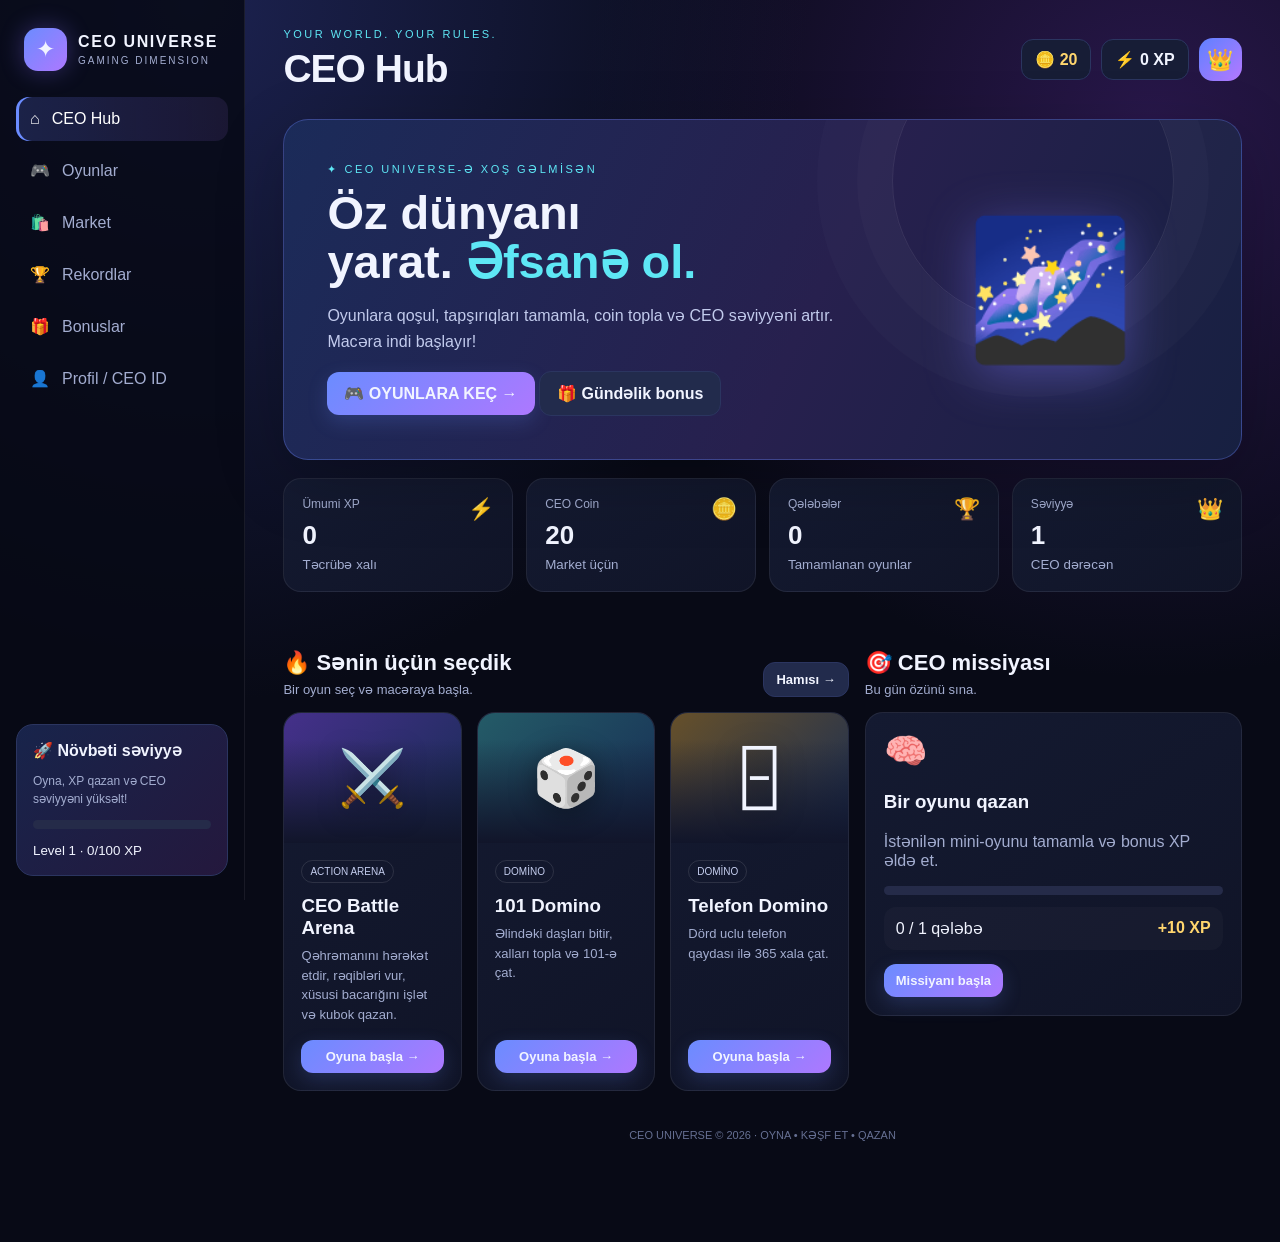
==== commit 653afca4: "Update index.html" ====
--- a/index.html
+++ b/index.html
@@ -9,8 +9,11 @@
 <style>
 :root{--bg:#080a16;--panel:#11152a;--panel2:#171d38;--line:#2b3560;--text:#f1f4ff;--muted:#a3add0;--blue:#6b8cff;--cyan:#5ee7f5;--purple:#ad78ff;--good:#65f0b1;--gold:#ffd66e;--danger:#ff6b8d}
 *{box-sizing:border-box}body{margin:0;background:radial-gradient(ellipse at 15% 0%,#1c2250 0,transparent 40%),radial-gradient(ellipse at 90% 10%,#28174a 0,transparent 35%),var(--bg);color:var(--text);font-family:Inter,Segoe UI,Arial,sans-serif;min-height:100vh}button{font:inherit;cursor:pointer;border:0;color:inherit}button:focus-visible{outline:2px solid var(--cyan);outline-offset:3px}.app{display:grid;grid-template-columns:245px 1fr;min-height:100vh}.sidebar{padding:24px 16px;border-right:1px solid #ffffff12;background:#080a16d9;position:sticky;top:0;height:100vh;display:flex;flex-direction:column;gap:22px}.brand{display:flex;align-items:center;gap:11px;padding:4px 8px}.logo{width:43px;height:43px;border-radius:14px;background:linear-gradient(135deg,var(--blue),var(--purple));display:grid;place-items:center;font-size:23px;box-shadow:0 0 25px #816cff55}.brand strong{letter-spacing:1.6px;font-size:16px}.brand small{display:block;color:var(--muted);font-size:10px;letter-spacing:2px;margin-top:4px}.nav{display:grid;gap:7px}.nav button{background:transparent;color:var(--muted);padding:13px 14px;border-radius:13px;text-align:left;display:flex;gap:12px;align-items:center;transition:.2s}.nav button:hover,.nav button.active{color:white;background:linear-gradient(90deg,#667cff33,#ad78ff1a);box-shadow:inset 3px 0 var(--blue)}.side-bottom{margin-top:auto;background:linear-gradient(135deg,#18244b,#24183d);border:1px solid var(--line);border-radius:17px;padding:16px}.side-bottom p{color:var(--muted);font-size:12px;line-height:1.5}.main{padding:28px clamp(16px,3vw,42px) 100px;min-width:0;max-width:1600px;width:100%;margin:auto}.topbar{display:flex;align-items:center;justify-content:space-between;gap:16px;margin-bottom:28px}.eyebrow{font-size:11px;color:var(--cyan);letter-spacing:2.5px;text-transform:uppercase}.page-title{font-size:clamp(26px,4vw,39px);margin:7px 0 0;letter-spacing:-1px}.top-actions{display:flex;align-items:center;gap:10px}.pill{background:#171d36;border:1px solid var(--line);padding:10px 13px;border-radius:12px;white-space:nowrap;font-weight:700}.pill.gold{color:var(--gold)}.avatar{width:43px;height:43px;border-radius:14px;background:linear-gradient(135deg,#5e81ff,#b578ff);display:grid;place-items:center;font-size:21px}.view{display:none;animation:appear .25s ease}.view.active{display:block}@keyframes appear{from{opacity:.3;transform:translateY(5px)}to{opacity:1;transform:none}}.hero{position:relative;overflow:hidden;padding:clamp(23px,4vw,43px);border:1px solid #7186ff55;border-radius:25px;background:linear-gradient(115deg,#1b2b59 0%,#27204e 55%,#172041 100%);display:grid;grid-template-columns:1.5fr .8fr;gap:20px;align-items:center;box-shadow:0 20px 70px #0003}.hero:after{content:"";position:absolute;width:280px;height:280px;border:1px solid #ffffff16;border-radius:50%;right:7%;top:-80px;box-shadow:0 0 0 35px #ffffff05,0 0 0 75px #ffffff04}.hero h2{font-size:clamp(29px,4vw,47px);line-height:1.05;margin:12px 0}.hero p{color:#c2cbed;line-height:1.65;max-width:590px}.hero-art{z-index:1;text-align:center;font-size:clamp(75px,11vw,135px);filter:drop-shadow(0 10px 25px #7e78ff66)}.btn{padding:12px 17px;border-radius:12px;font-weight:800;background:linear-gradient(135deg,var(--blue),var(--purple));box-shadow:0 7px 20px #6b8cff33;transition:transform .15s}.btn:hover{transform:translateY(-2px)}.btn.secondary{background:#222b4c;box-shadow:none;border:1px solid var(--line)}.btn.good{background:linear-gradient(135deg,#2cbf9c,#5ee7f5);color:#07191c}.btn.small{padding:9px 12px;font-size:13px}.stats{display:grid;grid-template-columns:repeat(4,minmax(0,1fr));gap:13px;margin:18px 0 30px}.stat,.card,.game-card,.panel{background:linear-gradient(145deg,#141a31,#101427);border:1px solid #ffffff12;border-radius:18px;padding:18px;min-width:0}.stat-label{color:var(--muted);font-size:12px}.stat-value{font-size:26px;font-weight:850;margin:9px 0 4px}.stat-icon{float:right;font-size:21px}.section-head{display:flex;justify-content:space-between;align-items:end;gap:12px;margin:28px 0 15px}.section-head h2{margin:0;font-size:22px}.section-head p{margin:6px 0 0;color:var(--muted);font-size:13px}.games-grid{display:grid;grid-template-columns:repeat(3,minmax(0,1fr));gap:15px}.game-card{padding:0;overflow:hidden;display:flex;flex-direction:column}.game-banner{height:130px;display:grid;place-items:center;font-size:55px;position:relative}.game-banner:after{content:"";position:absolute;inset:0;background:linear-gradient(0deg,#11152a,transparent 80%)}.game-banner span{z-index:1;filter:drop-shadow(0 5px 14px #0006)}.game-body{padding:17px;display:flex;flex-direction:column;flex:1}.game-body h3{margin:0 0 7px}.game-body p{font-size:13px;color:var(--muted);line-height:1.5;margin:0 0 16px;flex:1}.tag{display:inline-block;border:1px solid #ffffff1c;border-radius:99px;padding:5px 8px;color:#c5ceef;font-size:10px;margin-bottom:12px;width:max-content}.game-body button{width:100%}.two-col{display:grid;grid-template-columns:1.2fr .8fr;gap:16px}.progress{height:9px;background:#252b49;border-radius:99px;overflow:hidden;margin:12px 0}.progress div{height:100%;width:0;background:linear-gradient(90deg,var(--blue),var(--cyan));border-radius:99px;transition:width .3s}.muted{color:var(--muted)}.list{display:grid;gap:10px}.list-row{display:flex;align-items:center;justify-content:space-between;gap:10px;padding:12px;background:#ffffff06;border-radius:12px}.empty{padding:30px;text-align:center;color:var(--muted)}.game-stage{margin-top:20px;border:1px solid var(--line);border-radius:20px;padding:clamp(18px,3vw,30px);background:#10152a;min-height:230px}.game-stage h3{margin-top:0}.game-controls{display:flex;flex-wrap:wrap;gap:9px;margin-top:17px}.choice-grid{display:grid;grid-template-columns:repeat(2,minmax(0,1fr));gap:10px;max-width:560px}.choice{padding:17px;background:#1b2343;border:1px solid #35416e;border-radius:13px;text-align:left}.choice:hover{border-color:var(--cyan);background:#25315a}.big-number{font-size:55px;font-weight:900;letter-spacing:5px;margin:20px 0}.input{background:#090d1d;border:1px solid var(--line);border-radius:11px;padding:12px;color:white;width:min(100%,300px);font-size:16px}.toast{position:fixed;right:20px;bottom:20px;background:#1c2b4c;border:1px solid #5ee7f5;border-radius:14px;padding:14px 18px;box-shadow:0 12px 40px #0007;z-index:20;display:none;max-width:calc(100vw - 40px)}.toast.show{display:block;animation:appear .2s}.mobile-nav{display:none}.notice{font-size:12px;color:var(--muted);line-height:1.6}.footer{color:#667093;text-align:center;font-size:11px;margin-top:38px}.settings-row{display:flex;justify-content:space-between;align-items:center;gap:12px;padding:14px 0;border-bottom:1px solid #ffffff10}
+.arena-wrap{display:grid;grid-template-columns:minmax(0,1fr) 190px;gap:14px;align-items:start}.arena-board{width:100%;display:block;background:#0b1228;border:1px solid #35416e;border-radius:16px;touch-action:none}.arena-side{display:grid;gap:10px}.arena-stat{background:#171d38;border:1px solid #ffffff12;border-radius:12px;padding:12px}.arena-stat small{display:block;color:var(--muted);margin-bottom:5px}.arena-stat strong{font-size:20px}.arena-controls{display:grid;grid-template-columns:repeat(3,1fr);gap:7px;margin-top:12px}.arena-controls button{min-height:48px;touch-action:none;user-select:none}.arena-actions{display:grid;grid-template-columns:1fr 1fr;gap:8px;margin-top:10px}.arena-hint{font-size:12px;color:var(--muted);line-height:1.5}@media(max-width:800px){.arena-wrap{grid-template-columns:1fr}.arena-side{grid-template-columns:repeat(3,minmax(0,1fr))}.arena-controls,.arena-actions{grid-column:1/-1}.arena-board{max-height:52vh}.arena-side .arena-stat strong{font-size:17px}}
 @media(max-width:1000px){.app{grid-template-columns:205px 1fr}.games-grid{grid-template-columns:repeat(2,minmax(0,1fr))}.stats{grid-template-columns:repeat(2,minmax(0,1fr))}.hero{grid-template-columns:1fr .5fr}.two-col{grid-template-columns:1fr}}
 @media(max-width:680px){.app{display:block}.sidebar{display:none}.main{padding:19px 14px 95px}.topbar{align-items:flex-start;margin-bottom:20px}.top-actions{gap:6px}.pill{padding:9px;font-size:12px}.avatar{width:37px;height:37px}.hero{grid-template-columns:1fr;padding:24px}.hero-art{display:none}.games-grid{grid-template-columns:1fr}.game-banner{height:115px}.stats{gap:9px}.stat{padding:14px}.stat-value{font-size:22px}.mobile-nav{display:grid;grid-template-columns:repeat(5,1fr);gap:3px;position:fixed;bottom:0;left:0;right:0;background:#0a0d1bf2;backdrop-filter:blur(15px);border-top:1px solid var(--line);padding:8px 5px calc(8px + env(safe-area-inset-bottom));z-index:10}.mobile-nav button{background:transparent;color:var(--muted);padding:7px 2px;font-size:10px;border-radius:9px;display:grid;gap:4px;justify-items:center}.mobile-nav button.active{background:#657cff24;color:white}.mobile-nav b{font-size:18px}.choice-grid{grid-template-columns:1fr}.big-number{font-size:42px}}
+
+.domino-table{background:radial-gradient(ellipse,#1c654f,#103b35);border:5px solid #8c6337;border-radius:20px;padding:18px;min-height:190px;box-shadow:inset 0 0 25px #0008}.domino-line{display:flex;flex-wrap:wrap;justify-content:center;gap:7px;min-height:75px;align-items:center}.tile{display:inline-flex;align-items:center;gap:2px;background:#f5f0df;color:#172033;border:2px solid #b7a987;border-radius:8px;padding:8px 7px;font-weight:900;box-shadow:0 3px 0 #806d4d;min-width:48px;justify-content:center}.tile b{font-size:19px}.tile small{font-size:10px}.hand{display:flex;flex-wrap:wrap;gap:8px;margin:12px 0}.tile-btn{background:transparent;padding:0}.tile-btn:disabled{opacity:.45;cursor:not-allowed}.domino-status{display:flex;gap:10px;flex-wrap:wrap;margin:12px 0}.domino-score{background:#111a32;border:1px solid var(--line);padding:10px 13px;border-radius:12px}.domino-choice{display:grid;grid-template-columns:repeat(2,minmax(0,1fr));gap:10px}
 </style>
 </head>
 <body>
@@ -39,8 +42,8 @@
     </div>
     <div class="two-col"><div><div class="section-head"><div><h2>🔥 Sənin üçün seçdik</h2><p>Bir oyun seç və macəraya başla.</p></div><button class="btn secondary small" onclick="showView('games')">Hamısı →</button></div><div class="games-grid" id="featuredGames"></div></div><div><div class="section-head"><div><h2>🎯 CEO missiyası</h2><p>Bu gün özünü sına.</p></div></div><div class="panel"><div style="font-size:35px">🧠</div><h3>Bir oyunu qazan</h3><p class="muted">İstənilən mini-oyunu tamamla və bonus XP əldə et.</p><div class="progress"><div id="missionProgress"></div></div><div class="list-row"><span id="missionText">0 / 1 qələbə</span><b style="color:var(--gold)">+10 XP</b></div><button class="btn small" style="margin-top:14px" onclick="showView('games')">Missiyanı başla</button></div></div></div>
   </section>
-  <section class="view" id="view-games"><div class="section-head"><div><h2>🎮 ARCADE — Oyun zalı</h2><p>6 fərqli oyun. Hansında çempion olacaqsan?</p></div></div><div class="games-grid" id="allGames"></div><div class="game-stage" id="gameStage"><div class="empty">Yuxarıdan oyun seç və başla. Hər qələbə sənə XP və coin qazandırır! 🎯</div></div></section>
-  <section class="view" id="view-market"><div class="section-head"><div><h2>🛍️ CEO Market</h2><p>Əfsanəvi əşyaları açmaq üçün coin topla. Nadir əşyalar asan alınmır.</p></div><div class="pill gold">🪙 <span id="marketCoins">20</span></div></div><div class="panel" style="margin-bottom:18px;background:linear-gradient(120deg,#241b4b,#102c43)"><div style="display:flex;align-items:center;gap:16px"><div style="font-size:48px">🏆</div><div><h3 style="margin:0 0 5px">Kolleksiyanı qur</h3><p class="muted" style="margin:0">Oyun başına gündə bir mükafat. Coin və XP-ni ağılla xərclə!</p></div></div></div><div class="games-grid" id="marketGrid"></div><p class="notice">Əşyalar bu brauzerdə yadda saxlanılır. Coin-lər real pul deyil.</p></section>
+  <section class="view" id="view-games"><div class="section-head"><div><h2>🎮 ARCADE — Oyun zalı</h2><p>CEO Battle Arena və iki domino rejimi.</p></div></div><div class="games-grid" id="allGames"></div><div class="game-stage" id="gameStage"><div class="empty">Yuxarıdan oyun seç və başla. Hər qələbə sənə XP və coin qazandırır! 🎯</div></div></section>
+  <section class="view" id="view-market"><div class="section-head"><div><h2>🛍️ CEO Battle Market</h2><p>Döyüş qəhrəmanlarını coin ilə aç, seç və arenada onların gücündən istifadə et.</p></div><div class="pill gold">🪙 <span id="marketCoins">20</span></div></div><div class="panel" style="margin-bottom:18px;background:linear-gradient(120deg,#241b4b,#102c43)"><div style="display:flex;align-items:center;gap:16px"><div style="font-size:48px">⚔️</div><div><h3 style="margin:0 0 5px">Qəhrəman seçimi</h3><p class="muted" style="margin:0">Hər qəhrəmanın canı, sürəti və hücum gücü fərqlidir. Bahalı qəhrəmanlar üçün coin topla!</p></div></div></div><div class="games-grid" id="marketGrid"></div><p class="notice">Qəhrəmanlar bu brauzerdə yadda saxlanılır. Qəhrəman almaqla coin xərclənir; seçilmiş qəhrəman döyüşdə istifadə olunur. Coin-lər real pul deyil.</p></section>
   <section class="view" id="view-records"><div class="section-head"><div><h2>🏆 Şəxsi rekordlar</h2><p>İrəliləyişin bu cihazda saxlanılır.</p></div><button class="btn secondary small" onclick="resetStats()">Sıfırla</button></div><div class="stats"><div class="stat"><div class="stat-label">Qələbələr</div><div class="stat-value" id="recWins">0</div></div><div class="stat"><div class="stat-label">Oynanmış oyun</div><div class="stat-value" id="recPlays">0</div></div><div class="stat"><div class="stat-label">Ən yaxşı yaddaş</div><div class="stat-value" id="recMemory">—</div></div><div class="stat"><div class="stat-label">Açılmış əşyalar</div><div class="stat-value" id="recItems">0</div></div></div><div class="panel"><h3>📜 Son hadisələr</h3><div id="history" class="list"><div class="empty">Hələ rekord yoxdur. İlk oyunu qazan!</div></div></div><p class="notice">Qeyd: bu, şəxsi rekord cədvəlidir. Bütün istifadəçilər arasında onlayn reytinq üçün server və verilənlər bazası lazımdır.</p></section>
   <section class="view" id="view-bonuses"><div class="section-head"><div><h2>🎁 Bonus mərkəzi</h2><p>Gündəlik mükafatını götür və tapşırıqları tamamla.</p></div></div><div class="games-grid"><div class="card"><div style="font-size:40px">🎁</div><h3>Gündəlik sandıq</h3><p class="muted">Hər gün bir dəfə +8 coin və +2 XP al.</p><button class="btn" onclick="claimDaily()">Sandığı aç</button><p class="notice" id="dailyStatus"></p></div><div class="card"><div style="font-size:40px">🎯</div><h3>İlk qələbə</h3><p class="muted">Bir oyunu tamamla və mükafat al.</p><div class="list-row"><span>10 XP</span><b id="bonusWinStatus">🔒</b></div></div><div class="card"><div style="font-size:40px">🧩</div><h3>Kəşfiyyatçı</h3><p class="muted">Üç fərqli oyunda qalib ol.</p><div class="list-row"><span>15 coin</span><b id="bonusExploreStatus">🔒</b></div></div></div></section>
   <section class="view" id="view-profile"><div class="section-head"><div><h2>👤 CEO ID</h2><p>Bu, sənin oyun profilindir.</p></div></div><div class="two-col"><div class="panel"><div id="profilePet" style="font-size:76px;min-height:95px;display:grid;place-items:center">👑</div><h2 id="profileName">CEO Rookie</h2><p id="petStatus" class="muted">Əjdaha yoldaşı tapmaq üçün Marketə bax.</p><p class="muted">CEO Universe oyunçusu</p><div class="list-row"><span>Səviyyə</span><b id="profileLevel">1</b></div><div class="list-row"><span>XP</span><b id="profileXP">0</b></div><div class="list-row"><span>Coin</span><b id="profileCoins">100</b></div><div class="progress"><div id="profileProgress"></div></div></div><div class="panel"><h3>⚙️ Parametrlər</h3><div class="settings-row"><span>🔊 Səs effektləri</span><button class="btn secondary small" id="soundToggle" onclick="toggleSound()">Söndürülüb</button></div><div class="settings-row"><span>✨ Animasiya</span><button class="btn secondary small" onclick="notify('Animasiya aktivdir ✨')">Aktivdir</button></div><div class="settings-row"><span>💾 İrəliləyiş</span><span class="muted">Avtomatik saxlanır</span></div><p class="notice">Məlumatlar yalnız bu brauzerdə saxlanılır. Brauzer məlumatlarını silsən, irəliləyiş itə bilər.</p><button class="btn secondary" onclick="exportSave()">💾 İrəliləyişi endir</button></div></div></section>
@@ -51,17 +54,21 @@
 <div class="toast" id="toast"></div>
 <script>
 const games=[
-{id:'dungeon',name:'CEO Dungeon',emoji:'🐉',type:'DUNGEON',desc:'Xəzinəni tap, təhlükəli seçimlərdən yayın və zindandan çıx.',color:'linear-gradient(135deg,#45285f,#171b3b)'},
-{id:'racing',name:'Neon Racing',emoji:'🏎️',type:'RACING',desc:'Maneələrdən yayın və mümkün qədər çox məsafə qət et.',color:'linear-gradient(135deg,#1d536b,#171b3b)'},
-{id:'escape',name:'Escape Room',emoji:'🔐',type:'PUZZLE',desc:'Şifrəni tap, məntiqini işə sal və otaqdan qaç.',color:'linear-gradient(135deg,#694c28,#171b3b)'},
-{id:'survival',name:'Survival 100',emoji:'🏕️',type:'SURVIVAL',desc:'Resurs seç, təhlükələrə hazırlaş və sağ qalmağa çalış.',color:'linear-gradient(135deg,#1c604d,#171b3b)'},
-{id:'mind',name:'Mind Hacker',emoji:'🧠',type:'MEMORY',desc:'Rəqəmləri yadda saxla və düzgün ardıcıllığı yaz.',color:'linear-gradient(135deg,#453e91,#171b3b)'},
-{id:'boss',name:'Boss Arena',emoji:'⚔️',type:'BOSS FIGHT',desc:'Zərbə, müdafiə və enerji seçimi ilə boss-u məğlub et.',color:'linear-gradient(135deg,#762f52,#171b3b)'}
+{id:'battle',name:'CEO Battle Arena',emoji:'⚔️',type:'ACTION ARENA',desc:'Qəhrəmanını hərəkət etdir, rəqibləri vur, xüsusi bacarığını işlət və kubok qazan.',color:'linear-gradient(135deg,#45308a,#172c54)'},
+{id:'domino101',name:'101 Domino',emoji:'🎲',type:'DOMİNO',desc:'Əlindəki daşları bitir, xalları topla və 101-ə çat.',color:'linear-gradient(135deg,#245b67,#172c54)'},
+{id:'phoneDomino',name:'Telefon Domino',emoji:'🁣',type:'DOMİNO',desc:'Dörd uclu telefon qaydası ilə 365 xala çat.',color:'linear-gradient(135deg,#66502a,#172c54)'}
 ];
-const items=[{id:'neon',name:'Neon Aura',emoji:'💠',price:250,desc:'Profilinə futuristik neon parıltısı ver.',rarity:'NADİR'},{id:'crown',name:'Qızıl tac',emoji:'👑',price:500,desc:'Əsl CEO çempionunun tacı.',rarity:'EPİK'},{id:'rocket',name:'Kosmik raket',emoji:'🚀',price:700,desc:'Profilində kosmik gücünü göstər.',rarity:'EPİK'},{id:'dragon',name:'Əjdaha yoldaş',emoji:'🐉',price:1200,desc:'Alanda profilində görünən canlı əjdaha yoldaşın olur.',rarity:'ƏFSANƏVİ'},{id:'crystal',name:'Kristal halo',emoji:'🔮',price:900,desc:'Sirli kristal işıq haləsi.',rarity:'ƏFSANƏVİ'},{id:'star',name:'Ulduz nişanı',emoji:'🌟',price:350,desc:'Profilinə xüsusi ulduz nişanı əlavə et.',rarity:'NADİR'}];
-const defaults={xp:0,coins:20,wins:0,plays:0,unlocked:[],daily:'',history:[],memoryBest:0,sound:false,wonGames:[],dailyGameRewards:{}};
+const items=[
+{id:'hero_shadow',name:'Kölgə Ninja',emoji:'🥷',price:500,desc:'Sürətli qəhrəman. Az canı var, amma çevik hərəkət edir.',rarity:'NADİR',hp:90,speed:260,damage:2,special:3,color:'#b9a0ff'},
+{id:'hero_ice',name:'Buz Döyüşçüsü',emoji:'❄️',price:1500,desc:'Balanslı döyüşçü. Canı və zərbəsi başlanğıc qəhrəmandan güclüdür.',rarity:'EPİK',hp:120,speed:200,damage:2,special:3,color:'#65e7ff'},
+{id:'hero_dragon',name:'Əjdaha Cəngavəri',emoji:'🐉',price:4000,desc:'Güclü əjdaha qəhrəmanı. Yüksək can və güclü xüsusi hücum.',rarity:'ƏFSANƏVİ',hp:150,speed:185,damage:3,special:4,color:'#ff9865'},
+{id:'hero_titan',name:'Kosmik Titan',emoji:'🤖',price:10000,desc:'Ən ağır qəhrəman. Çox canı və böyük zərəri var, amma yavaş hərəkət edir.',rarity:'MİTİK',hp:200,speed:155,damage:3,special:5,color:'#ffd66e'}
+];
+const defaults={xp:0,coins:20,wins:0,plays:0,unlocked:[],selectedHero:'rookie',daily:'',history:[],memoryBest:0,sound:false,wonGames:[],dailyGameRewards:{}};
 let state;try{state={...defaults,...JSON.parse(localStorage.getItem('ceoUniverseSave')||'{}')}}catch(e){state={...defaults}}
-let activeGame=null, memorySequence='', runRewarded=false, soundOn=!!state.sound, dailyDate=()=>new Date().toLocaleDateString('en-CA');
+let activeGame=null, memorySequence='', runRewarded=false, soundOn=!!state.sound, arena=null, dailyDate=()=>new Date().toLocaleDateString('en-CA');
+if(!Number.isFinite(state.cups)) state.cups=0;
+if(!state.selectedHero) state.selectedHero='rookie';
 if(!state.dailyGameRewards || typeof state.dailyGameRewards!=='object') state.dailyGameRewards={};
 function save(){state.sound=soundOn;try{localStorage.setItem('ceoUniverseSave',JSON.stringify(state))}catch(e){};renderStats()}
 function level(){return Math.floor(state.xp/100)+1}
@@ -71,7 +78,7 @@
 function gameCard(g){return `<article class="game-card"><div class="game-banner" style="background:${g.color}"><span>${g.emoji}</span></div><div class="game-body"><span class="tag">${g.type}</span><h3>${g.name}</h3><p>${g.desc}</p><button class="btn small" onclick="startGame('${g.id}')">Oyuna başla →</button></div></article>`}
 document.getElementById('featuredGames').innerHTML=games.slice(0,3).map(gameCard).join('');
 document.getElementById('allGames').innerHTML=games.map(gameCard).join('');
-function renderStats(){let l=level(),pct=state.xp%100;['xp','statXP','profileXP'].forEach(id=>document.getElementById(id).textContent=state.xp);['coins','statCoins','profileCoins'].forEach(id=>document.getElementById(id).textContent=state.coins);document.getElementById('statWins').textContent=state.wins;document.getElementById('statLevel').textContent=l;document.getElementById('sideLevel').textContent='Level '+l+' · '+pct+'/100 XP';document.getElementById('sideProgress').style.width=pct+'%';document.getElementById('profileProgress').style.width=pct+'%';document.getElementById('profileLevel').textContent=l;document.getElementById('missionProgress').style.width=(state.wins?100:0)+'%';document.getElementById('missionText').textContent=(state.wins?1:0)+' / 1 qələbə';document.getElementById('recWins').textContent=state.wins;document.getElementById('recPlays').textContent=state.plays;document.getElementById('recMemory').textContent=state.memoryBest||'—';document.getElementById('recItems').textContent=state.unlocked.length;document.getElementById('bonusWinStatus').textContent=state.wins?'✅':'🔒';document.getElementById('bonusExploreStatus').textContent=state.wonGames.length>=3?'✅':'🔒';document.getElementById('soundToggle').textContent=soundOn?'Aktivdir':'Söndürülüb';document.getElementById('dailyStatus').textContent=state.daily===dailyDate()?'Bu gün bonus artıq götürülüb.':'Bu gün bonusun hazırdır!';document.getElementById('profileName').textContent=l>=10?'CEO Legend':l>=5?'CEO Elite':l>=2?'CEO Player':'CEO Rookie';let hasDragon=state.unlocked.includes('dragon');document.getElementById('profilePet').textContent=hasDragon?'🐉':'👑';document.getElementById('petStatus').textContent=hasDragon?'Əjdaha yoldaşın səninlədir! 🐲':'Əjdaha yoldaşı açmaq üçün Marketdə 1 200 coin topla.';}
+function renderStats(){let l=level(),pct=state.xp%100;['xp','statXP','profileXP'].forEach(id=>document.getElementById(id).textContent=state.xp);['coins','statCoins','profileCoins'].forEach(id=>document.getElementById(id).textContent=state.coins);document.getElementById('statWins').textContent=state.wins;document.getElementById('statLevel').textContent=l;document.getElementById('sideLevel').textContent='Level '+l+' · '+pct+'/100 XP';document.getElementById('sideProgress').style.width=pct+'%';document.getElementById('profileProgress').style.width=pct+'%';document.getElementById('profileLevel').textContent=l;document.getElementById('missionProgress').style.width=(state.wins?100:0)+'%';document.getElementById('missionText').textContent=(state.wins?1:0)+' / 1 qələbə';document.getElementById('recWins').textContent=state.wins;document.getElementById('recPlays').textContent=state.plays;document.getElementById('recMemory').textContent=state.memoryBest||'—';document.getElementById('recItems').textContent=state.unlocked.length;document.getElementById('bonusWinStatus').textContent=state.wins?'✅':'🔒';document.getElementById('bonusExploreStatus').textContent=state.wonGames.length>=3?'✅':'🔒';document.getElementById('soundToggle').textContent=soundOn?'Aktivdir':'Söndürülüb';document.getElementById('dailyStatus').textContent=state.daily===dailyDate()?'Bu gün bonus artıq götürülüb.':'Bu gün bonusun hazırdır!';document.getElementById('profileName').textContent=l>=10?'CEO Legend':l>=5?'CEO Elite':l>=2?'CEO Player':'CEO Rookie';let hasDragon=state.unlocked.includes('dragon')||state.unlocked.includes('hero_dragon');document.getElementById('profilePet').textContent=hasDragon?'🐉':'👑';document.getElementById('petStatus').textContent=state.selectedHero==='rookie'?'Başlanğıc qəhrəman seçilib. Marketdən yeni döyüşçülər aça bilərsən.':('Seçilmiş qəhrəman: '+(items.find(i=>i.id===state.selectedHero)?.name||'Qəhrəman')+(hasDragon?' · Əjdahan səninlədir! 🐲':''));}
 function addHistory(msg){state.history.unshift({msg,at:new Date().toLocaleString('az-AZ')});state.history=state.history.slice(0,12)}
 function reward(gameId,bonus=0){
   const today=dailyDate();
@@ -82,14 +89,66 @@
   // Köhnə tarixçəni məhdud saxla ki, yaddaş böyüməsin.
   Object.keys(state.dailyGameRewards).sort().slice(0,-7).forEach(k=>delete state.dailyGameRewards[k]);
   state.wins++;state.xp+=8+bonus;state.coins+=5;state.wonGames=[...new Set([...state.wonGames,gameId])];addHistory('🏆 '+(games.find(g=>g.id===gameId)?.name||'Oyun')+' — qələbə (+25 XP, +20 coin)');if(state.wins===1){state.xp+=10;addHistory('🎯 İlk qələbə missiyası: +10 XP')}if(state.wonGames.length===3){state.coins+=15;addHistory('🧩 Kəşfiyyatçı bonusu: +15 coin');notify('3 fərqli oyunda qələbə! +15 coin 🎉')}save();notify('Qələbə! +8 XP və +5 coin qazandın 🏆');renderHistory()}
-function startGame(id){activeGame=id;runRewarded=false;state.plays++;save();let g=games.find(x=>x.id===id),stage=document.getElementById('gameStage');stage.innerHTML=`<span class="tag">${g.type}</span><h3>${g.emoji} ${g.name}</h3><div id="gameContent"></div>`;let c=document.getElementById('gameContent');
+function startGame(id){if(arena&&arena.raf)cancelAnimationFrame(arena.raf);arena=null;activeGame=id;runRewarded=false;state.plays++;save();let g=games.find(x=>x.id===id),stage=document.getElementById('gameStage');stage.innerHTML=`<span class="tag">${g.type}</span><h3>${g.emoji} ${g.name}</h3><div id="gameContent"></div>`;let c=document.getElementById('gameContent');if(id==='domino101'||id==='phoneDomino'){renderDominoSetup(id);stage.scrollIntoView({behavior:'smooth',block:'start'});return;}
 if(id==='dungeon'){c.innerHTML='<p class="muted">Üç qapıdan birinin arxasında xəzinə var. Birini seç!</p><div class="choice-grid">'+[1,2,3].map(n=>`<button class="choice" onclick="dungeon(${n})">🚪 Qapı ${n}</button>`).join('')+'</div><p id="gameMsg" class="muted"></p>'}
 if(id==='racing'){c.innerHTML='<p>Yolun qarşına çıxan maneədən yayın. Hər düzgün seçim bir mərhələdir.</p><div class="big-number" id="raceTrack">🏁</div><p id="raceMsg">Hazırsan?</p><div class="game-controls"><button class="btn" onclick="race(true)">⬅️ Sola dön</button><button class="btn" onclick="race(false)">Sağa dön ➡️</button></div>'}
 if(id==='escape'){let a=Math.floor(Math.random()*8)+2,b=Math.floor(Math.random()*8)+2;window.escapeAnswer=a+b;c.innerHTML=`<p>Qapı şifrəsi üçün hesabla:</p><div class="big-number">${a} + ${b} = ?</div><input class="input" id="escapeInput" type="number" placeholder="Cavab"><button class="btn" onclick="escapeCheck()">Şifrəni yoxla</button><p id="gameMsg" class="muted"></p>`}
 if(id==='survival'){window.survivalStep=0;window.survivalHP=3;c.innerHTML='<p>Meşədə 3 həyatın var. 3 gün sağ qalmaq üçün düzgün resurs seç!</p><div id="survivalContent"></div>';survivalRound()}
 if(id==='mind'){let seq=Array.from({length:4},()=>Math.floor(Math.random()*9)+1).join('');memorySequence=seq;c.innerHTML=`<p>Bu rəqəmləri yadda saxla, sonra gizlənəcək.</p><div class="big-number" id="memoryNumber">${seq}</div><p id="memoryMsg">3 saniyəyə gizlənir…</p><input class="input" id="memoryInput" placeholder="Rəqəmləri yaz" style="display:none"><button class="btn" id="memoryCheck" style="display:none" onclick="memoryCheck()">Yoxla</button>`;let start=Date.now();let timer=setInterval(()=>{let n=document.getElementById('memoryMsg');if(!n){clearInterval(timer);return}let left=3-Math.floor((Date.now()-start)/1000);if(left>0)n.textContent=left+'…';else{clearInterval(timer);document.getElementById('memoryNumber').textContent='❔ ❔ ❔ ❔';n.textContent='Yaddaşını yoxla!';document.getElementById('memoryInput').style.display='inline-block';document.getElementById('memoryCheck').style.display='inline-block'}},250)}
 if(id==='boss'){window.bossHP=3;window.playerHP=3;c.innerHTML='<p>Boss-un 3, sənin 3 enerjin var. Hücum və ya müdafiə seç!</p><div class="list-row"><span>👤 Sənin enerjin</span><b id="playerHP">3</b></div><div class="list-row"><span>👹 Boss enerjisi</span><b id="bossHP">3</b></div><p id="bossMsg">Döyüşə hazır ol!</p><div class="game-controls"><button class="btn" onclick="bossTurn(\'attack\')">⚔️ Hücum</button><button class="btn secondary" onclick="bossTurn(\'defend\')">🛡️ Müdafiə</button><button class="btn secondary" onclick="bossTurn(\'energy\')">⚡ Enerji topla</button></div>'}
+if(id==='battle')initBattle(c);
 stage.scrollIntoView({behavior:'smooth',block:'start'})}
+
+let domino=null, selectedDominoEnd=0;
+function renderDominoSetup(id){const c=document.getElementById('gameContent');document.getElementById('gameStage').innerHTML='<span class="tag">DOMİNO</span><h3>🎲 '+(id==='domino101'?'101 Domino':'Telefon Domino')+'</h3><div id="gameContent"></div>';const el=document.getElementById('gameContent');el.innerHTML=`<div class="panel"><h3>${id==='domino101'?'101 qaydası':'Telefon qaydası'}</h3><p class="muted">${id==='domino101'?'101 xala birinci çatan tərəf qalibdir. Əlindəki daşları bitirən raundu udur.':'365 xala birinci çatan tərəf qalib olur, amma cari raund mütləq sona qədər oynanır. Kənar xalların cəmi 5-ə bölünəndə yazılır.'}</p><div class="domino-choice"><button class="btn" onclick="startDomino('${id}','bots')">🤖 Botlarla oyna</button><button class="btn secondary" onclick="dominoOnlineInfo()">🌐 Online axtarış</button></div><p class="notice">Online 2v2/4v4 üçün canlı server bağlantısı tələb olunur. Bu paketdə bot rejimi işləkdir.</p></div>`;}
+function dominoOnlineInfo(){notify('Online oyun üçün server və real vaxt otaqları qurulmalıdır. İndilik botlarla oynaya bilərsən.');}
+function makeTile(a,b){return {a,b,id:Math.random().toString(36).slice(2,9)}}
+function tileText(t){return `<span class="tile"><b>${t.a}</b><small>│</small><b>${t.b}</b></span>`}
+function startDomino(mode){let id=activeGame==='phoneDomino'?'phoneDomino':'domino101';let deck=[];for(let a=0;a<=6;a++)for(let b=a;b<=6;b++)deck.push(makeTile(a,b));deck.sort(()=>Math.random()-.5);let hands=[[],[],[],[]];for(let n=0;n<7;n++)for(let p=0;p<4;p++)hands[p].push(deck.pop());let starter=-1,starterTile=null;
+if(id==='phoneDomino'){for(let p=0;p<4;p++){let t=hands[p].find(x=>(x.a===3&&x.b===2)||(x.a===2&&x.b===3));if(t){starter=p;starterTile=t;break}}}
+if(starter<0){for(let rank=1;rank<=6&&starter<0;rank++)for(let p=0;p<4;p++){let t=hands[p].find(x=>x.a===rank&&x.b===rank);if(t){starter=p;starterTile=t;break}}}
+if(starter<0){for(let p=0;p<4;p++){let t=hands[p].find(x=>x.a===0&&x.b===0);if(t){starter=p;starterTile=t;break}}}
+if(starter<0){starter=0;starterTile=hands[0][0]}
+let teamScores=[0,0];domino={id,hands,turn:starter,starter,board:[],ends:[],scores:teamScores,passes:0,lastPlayer:starter,round:1,over:false,mode};selectedDominoEnd=0;hands[starter]=hands[starter].filter(t=>t.id!==starterTile.id);domino.board=[starterTile];domino.ends=id==='phoneDomino'?[starterTile.a,starterTile.b,starterTile.a,starterTile.b]:[starterTile.a,starterTile.b];domino.turn=(starter+1)%4;dominoRender('İlk daş qoyuldu.');if(domino.turn!==0)setTimeout(dominoBots,450);}
+function dominoRender(message=''){if(!domino)return;let d=domino,phone=d.id==='phoneDomino';let c=document.getElementById('gameContent');if(!c)return;let my=d.hands[0];c.innerHTML=`<div class="domino-status"><div class="domino-score">🔵 Sən + komanda: <b>${d.scores[0]}</b></div><div class="domino-score">🔴 Rəqib: <b>${d.scores[1]}</b></div><div class="domino-score">🎯 Hədəf: <b>${phone?365:101}</b></div><div class="domino-score">Növbə: <b>${d.turn===0?'SƏN':'Bot '+d.turn}</b></div></div><div class="domino-table"><div class="muted" style="text-align:center;margin-bottom:10px">${phone?'Telefon — dörd açıq uc':'101 Domino — açıq uclar'}</div><div class="domino-line">${d.board.map(tileText).join(' ')}</div><div class="muted" style="text-align:center;margin-top:8px">Açıq uclar: ${d.ends.map((v,i)=>`<button class="btn ${selectedDominoEnd===i?'':'secondary'} small" onclick="selectedDominoEnd=${i};dominoRender('Daşı qoyacağın ucu seçdin.')">${i+1}: ${v}</button>`).join(' ')}</div></div><p><b>Əlindəki daşlar (${my.length}):</b></p><div class="hand">${my.map(t=>`<button class="tile-btn" onclick="dominoPlay('${t.id}')">${tileText(t)}</button>`).join('')}</div><div class="muted">${message}</div><div class="game-controls"><button class="btn secondary small" onclick="dominoDrawPass()">Daşım uyğun deyil — keç</button><button class="btn secondary small" onclick="startDomino('${d.id}','bots')">Yeni oyun</button></div><p class="notice">Komanda bölgüsü: sən və Bot 2 — mavi; Bot 1 və Bot 3 — qırmızı.</p>`;}
+function dominoPlayable(t){if(!domino.board.length)return true;return domino.ends.some(e=>t.a===e||t.b===e)}
+function dominoPlay(tileId,endIndex=null){let d=domino;if(!d||d.over||d.turn!==0)return;let idx=d.hands[0].findIndex(t=>t.id===tileId);if(idx<0)return;let t=d.hands[0][idx];if(!dominoPlayable(t)){notify('Bu daş heç bir açıq uca uyğun gəlmir.');return}d.hands[0].splice(idx,1);d.lastPlayer=0;dominoPlace(t,selectedDominoEnd);d.passes=0;if(dominoRoundCheck())return;d.turn=1;dominoRender('Daşını qoydun. Botların növbəsi…');setTimeout(dominoBots,450)}
+function dominoPlace(t,endIndex=0){let d=domino;if(!d.board.length){d.board.push(t);d.ends=[t.a,t.b];return}let e=(endIndex>=0&&endIndex<d.ends.length&&(t.a===d.ends[endIndex]||t.b===d.ends[endIndex]))?endIndex:d.ends.findIndex(x=>x===t.a||x===t.b);if(e<0)return;let far=t.a===d.ends[e]?t.b:t.a;d.ends[e]=far;d.board.push(t);if(d.id==='phoneDomino'&&d.scores[d.lastPlayer%2]<300){let edge=d.ends.reduce((a,b)=>a+b,0);if(edge>0&&edge%5===0)d.scores[d.lastPlayer%2]+=edge;}}
+function dominoDrawPass(){let d=domino;if(!d||d.turn!==0)return;if(d.hands[0].some(dominoPlayable)){notify('Uyğun daşın var, onu qoymalısan.');return}d.passes++;d.turn=1;dominoRender('Keçdin. Botların növbəsi…');setTimeout(dominoBots,450)}
+function dominoBots(){let d=domino;if(!d||d.over)return;let guard=0;while(d.turn!==0&&guard++<4){let p=d.turn,hand=d.hands[p],options=hand.filter(dominoPlayable);if(options.length){let t=options.sort((x,y)=>(y.a+y.b)-(x.a+x.b))[0];hand.splice(hand.indexOf(t),1);d.lastPlayer=p;dominoPlace(t,0);d.passes=0;if(dominoRoundCheck())return}else d.passes++;d.turn=(d.turn+1)%4;}if(d.passes>=4){dominoFinishBlocked();return}dominoRender('Sənin növbəndir. Uyğun daşı seç.');}
+function dominoRoundCheck(){let d=domino;if(d.hands.some(h=>h.length===0)){dominoFinish(d.lastPlayer);return true}if(d.passes>=4){dominoFinishBlocked();return true}return false}
+function dominoFinish(winner){let d=domino;if(!d||d.over)return;d.over=true;let winningTeam=winner%2===0?0:1,losingTeam=1-winningTeam;let remaining=d.hands[losingTeam===0?0:1].reduce((s,t)=>s+t.a+t.b,0)+d.hands[losingTeam===0?2:3].reduce((s,t)=>s+t.a+t.b,0);if(d.id==='domino101'){d.scores[winningTeam]+=remaining||1}else if(d.scores[winningTeam]<300){let rounded=Math.ceil(remaining/5)*5;d.scores[winningTeam]+=rounded}
+let target=d.id==='phoneDomino'?365:101;let winnerName=winningTeam===0?'SƏNİN KOMANDAN':'RƏQİB KOMANDA';let done=d.scores[winningTeam]>=target;dominoRender(`${winnerName} raundu bitirdi. Xal: ${d.scores[0]} — ${d.scores[1]}. ${done?'HƏDƏFƏ ÇATILDI!':''}`);let c=document.getElementById('gameContent');c.insertAdjacentHTML('beforeend',`<div class="panel" style="margin-top:12px"><h3>${winnerName} ${done?'OYUNU QAZANDI!':'raundu qazandı!'}</h3><p>Hesab: ${d.scores[0]} : ${d.scores[1]}</p><button class="btn" onclick="${done?`startDomino('${d.id}','bots')`:`dominoContinue()`}">${done?'Yenidən oyna':'Növbəti raund'}</button></div>`);if(done&&winningTeam===0){state.wins++;state.xp+=4;state.coins+=2;save();notify('Domino qələbəsi! +4 XP, +2 coin');}}
+function dominoFinishBlocked(){let d=domino;if(!d||d.over)return;dominoFinish(d.lastPlayer)}
+function dominoContinue(){let id=domino.id;let scores=[...domino.scores];startDomino(id,'bots');domino.scores=scores;}
+function arenaLeague(cups){return cups>=500?'👑 Əfsanəvi':cups>=300?'💎 Almaz':cups>=180?'🥇 Qızıl':cups>=80?'🥈 Gümüş':'🥉 Bürünc'}
+function initBattle(container){
+  container.innerHTML=`<p class="muted">Arena döyüşü: 6 rəqibi məğlub et. Kuboklar hər matçda dəyişir; kuboklar hər matçda dəyişir. Qələbə və məğlubiyyət limitsizdir.</p>
+  <div class="arena-wrap"><div><canvas id="arenaCanvas" class="arena-board" width="720" height="440" aria-label="CEO Battle Arena oyun meydançası"></canvas>
+  <div class="arena-controls"><span></span><button class="btn secondary" data-dir="up">⬆️</button><span></span><button class="btn secondary" data-dir="left">⬅️</button><button class="btn secondary" data-dir="down">⬇️</button><button class="btn secondary" data-dir="right">➡️</button></div>
+  <div class="arena-actions"><button class="btn" id="arenaAttack">⚔️ Hücum</button><button class="btn good" id="arenaSpecial">✨ Xüsusi güc</button></div>
+  <p class="arena-hint">Kompüter: WASD və ya ox düymələri ilə hərəkət et, SPACE ilə hücum, E ilə xüsusi güc. Telefonda düymələri basıb saxla.</p></div>
+  <div class="arena-side"><div class="arena-stat"><small>❤️ Sənin canın</small><strong id="arenaHP">100 / 100</strong></div><div class="arena-stat"><small>👾 Qalan rəqiblər</small><strong id="arenaEnemies">6</strong></div><div class="arena-stat"><small>🏆 Kubokların</small><strong id="arenaCups">${state.cups||0}</strong></div><div class="arena-stat"><small>🏅 Liqa</small><strong id="arenaLeague">${arenaLeague(state.cups||0)}</strong></div><div class="arena-stat"><small>✨ Xüsusi güc</small><strong id="arenaCooldown">HAZIR</strong></div><div class="arena-stat" id="arenaMessage">Döyüşə hazırsan?</div><button class="btn secondary" onclick="startGame('battle')">🔄 Yeni matç</button></div></div>`;
+  const canvas=document.getElementById('arenaCanvas'),ctx=canvas.getContext('2d');
+  const hero=currentHero();arena={canvas,ctx,hero,raf:0,last:0,ended:false,keys:{},held:new Set(),shots:[],particles:[],kills:0,lastShot:0,specialAt:0,player:{x:95,y:220,r:15,hp:hero.hp,maxHp:hero.hp,speed:hero.speed,damage:hero.damage,faceX:1,faceY:0,invuln:0},enemies:[],walls:[{x:205,y:72,w:70,h:90},{x:430,y:260,w:90,h:60},{x:310,y:170,w:65,h:42},{x:555,y:70,w:45,h:90}],touch:new Set()};
+  for(let i=0;i<6;i++){let x=360+(i%3)*100,y=70+Math.floor(i/3)*260;arena.enemies.push({x,y,hp:3,maxHp:3,r:14,speed:50+Math.random()*15,hit:0,alive:true});}
+  document.getElementById('arenaAttack').addEventListener('click',arenaAttack);document.getElementById('arenaSpecial').addEventListener('click',arenaSpecial);
+  container.querySelectorAll('[data-dir]').forEach(b=>{const d=b.dataset.dir;const on=e=>{e.preventDefault();arena?.touch.add(d)};const off=e=>{e.preventDefault();arena?.touch.delete(d)};b.addEventListener('pointerdown',on);['pointerup','pointercancel','pointerleave'].forEach(ev=>b.addEventListener(ev,off));});
+  arena.raf=requestAnimationFrame(arenaFrame);
+}
+window.addEventListener('keydown',e=>{if(!arena||arena.ended)return;const k=e.key.toLowerCase();if(['arrowup','arrowdown','arrowleft','arrowright',' '].includes(k))e.preventDefault();arena.keys[k]=true;if(k===' '&&!e.repeat)arenaAttack();if(k==='e'&&!e.repeat)arenaSpecial();});
+window.addEventListener('keyup',e=>{if(arena)arena.keys[e.key.toLowerCase()]=false});
+function arenaAttack(){if(!arena||arena.ended)return;let now=performance.now();if(now-arena.lastShot<320)return;arena.lastShot=now;let p=arena.player,alive=arena.enemies.filter(e=>e.alive);if(!alive.length)return;let target=alive.reduce((best,e)=>Math.hypot(e.x-p.x,e.y-p.y)<Math.hypot(best.x-p.x,best.y-p.y)?e:best,alive[0]);let dx=target.x-p.x,dy=target.y-p.y,len=Math.hypot(dx,dy)||1;p.faceX=dx/len;p.faceY=dy/len;arena.shots.push({x:p.x+p.faceX*20,y:p.y+p.faceY*20,vx:p.faceX*390,vy:p.faceY*390,life:1.2});}
+function arenaSpecial(){if(!arena||arena.ended)return;let now=performance.now();if(now-arena.specialAt<5000){notify('Xüsusi güc yenidən dolana qədər gözlə!');return}arena.specialAt=now;let p=arena.player;arena.enemies.forEach(e=>{if(e.alive&&Math.hypot(e.x-p.x,e.y-p.y)<125){e.hp-=(arena.hero?.special||2);e.hit=.25;if(e.hp<=0){e.alive=false;arena.kills++}}});for(let i=0;i<24;i++)arena.particles.push({x:p.x,y:p.y,a:i*Math.PI/12,life:.5});arenaUpdateHud();if(arena.kills>=6)finishArena(true);}
+function arenaFrame(t){if(!arena||arena.ended)return;let a=arena,dt=Math.min((t-a.last)/1000||0,.035);a.last=t;let p=a.player;const k=a.keys,held=a.touch;let dx=(k.d||k.arrowright||held.has('right')?1:0)-(k.a||k.arrowleft||held.has('left')?1:0),dy=(k.s||k.arrowdown||held.has('down')?1:0)-(k.w||k.arrowup||held.has('up')?1:0),mag=Math.hypot(dx,dy)||1;if(dx||dy){dx/=mag;dy/=mag;p.x+=dx*p.speed*dt;p.y+=dy*p.speed*dt;p.faceX=dx;p.faceY=dy}p.x=Math.max(20,Math.min(700,p.x));p.y=Math.max(20,Math.min(420,p.y));p.invuln=Math.max(0,p.invuln-dt);
+  a.walls.forEach(w=>{if(p.x+p.r>w.x&&p.x-p.r<w.x+w.w&&p.y+p.r>w.y&&p.y-p.r<w.y+w.h){p.x-=dx*p.speed*dt;p.y-=dy*p.speed*dt}});
+  a.enemies.forEach(e=>{if(!e.alive)return;e.hit=Math.max(0,e.hit-dt);let ex=p.x-e.x,ey=p.y-e.y,dist=Math.hypot(ex,ey)||1;if(dist>e.r+p.r+2){e.x+=ex/dist*e.speed*dt;e.y+=ey/dist*e.speed*dt}else if(p.invuln<=0){p.hp-=9;p.invuln=.65}e.x=Math.max(16,Math.min(704,e.x));e.y=Math.max(16,Math.min(424,e.y));});
+  a.shots=a.shots.filter(s=>{s.x+=s.vx*dt;s.y+=s.vy*dt;s.life-=dt;if(s.life<=0||s.x<0||s.x>720||s.y<0||s.y>440)return false;for(let e of a.enemies){if(e.alive&&Math.hypot(e.x-s.x,e.y-s.y)<e.r+5){e.hp-=p.damage||1;e.hit=.12;if(e.hp<=0){e.alive=false;a.kills++}return false}}return true});a.particles=a.particles.filter(q=>(q.life-=dt)>0);
+  arenaDraw();arenaUpdateHud();if(a.kills>=6){finishArena(true);return}if(p.hp<=0){finishArena(false);return}a.raf=requestAnimationFrame(arenaFrame)}
+function arenaDraw(){let a=arena;if(!a)return;let c=a.ctx,p=a.player;c.clearRect(0,0,720,440);c.fillStyle='#101936';c.fillRect(0,0,720,440);c.strokeStyle='#26355d';c.lineWidth=1;for(let x=0;x<720;x+=36){c.beginPath();c.moveTo(x,0);c.lineTo(x,440);c.stroke()}for(let y=0;y<440;y+=36){c.beginPath();c.moveTo(0,y);c.lineTo(720,y);c.stroke()}a.walls.forEach(w=>{c.fillStyle='#27345d';c.strokeStyle='#6277bd';c.lineWidth=2;c.beginPath();c.roundRect(w.x,w.y,w.w,w.h,9);c.fill();c.stroke()});a.shots.forEach(s=>{c.fillStyle='#5ee7f5';c.shadowColor='#5ee7f5';c.shadowBlur=12;c.beginPath();c.arc(s.x,s.y,5,0,Math.PI*2);c.fill();c.shadowBlur=0});a.enemies.forEach(e=>{if(!e.alive)return;c.fillStyle=e.hit?'#fff':'#ff648c';c.shadowColor='#ff648c';c.shadowBlur=10;c.beginPath();c.arc(e.x,e.y,e.r,0,Math.PI*2);c.fill();c.shadowBlur=0;c.fillStyle='#2a1024';c.fillRect(e.x-10,e.y-22,20,4);c.fillStyle='#ffd0dd';c.fillRect(e.x-10,e.y-22,20*Math.max(0,e.hp/e.maxHp),4)});c.fillStyle=p.invuln>0?'#ffffff':(a.hero?.color||'#76a0ff');c.shadowColor=a.hero?.color||'#8d9fff';c.shadowBlur=18;c.beginPath();c.arc(p.x,p.y,p.r,0,Math.PI*2);c.fill();c.shadowBlur=0;c.font='22px Arial';c.textAlign='center';c.textBaseline='middle';c.fillText(a.hero?.emoji||'🟦',p.x,p.y);c.textAlign='left';c.textBaseline='alphabetic';c.fillStyle='#c2cbed';c.font='12px Arial';c.fillText(a.hero?.name||'CEO HERO',p.x-35,p.y-24)}
+function arenaUpdateHud(){if(!arena)return;let p=arena.player;document.getElementById('arenaHP').textContent=Math.max(0,Math.ceil(p.hp))+' / '+p.maxHp;document.getElementById('arenaEnemies').textContent=(6-arena.kills);document.getElementById('arenaCups').textContent=state.cups||0;document.getElementById('arenaLeague').textContent=arenaLeague(state.cups||0);let left=Math.max(0,5000-(performance.now()-arena.specialAt));document.getElementById('arenaCooldown').textContent=left<=0?'HAZIR':(left/1000).toFixed(1)+'s'}
+function finishArena(win){if(!arena||arena.ended)return;arena.ended=true;if(arena.raf)cancelAnimationFrame(arena.raf);if(win){state.cups=(state.cups||0)+8;state.wins++;state.xp+=3;state.coins+=1;document.getElementById('arenaMessage').innerHTML='🏆 QƏLƏBƏ! +8 kubok, +3 XP, +1 coin!';addHistory('⚔️ CEO Battle Arena — +8 kubok, +3 XP, +1 coin');}else{state.cups=Math.max(0,(state.cups||0)-4);document.getElementById('arenaMessage').innerHTML='💥 Məğlubiyyət. −4 kubok.';addHistory('⚔️ CEO Battle Arena — −4 kubok');}save();arenaUpdateHud();let msg=document.createElement('p');msg.className='arena-hint';msg.textContent=win?'Əla döyüş! İstədiyin qədər matç oyna. Hər qələbə +8 kubok verir.':'Yenidən cəhd et. Rəqibləri məsafədən vur və xüsusi gücü saxla.';document.getElementById('arenaMessage').appendChild(msg);}
+
 function dungeon(n){let win=Math.random()>.38;document.getElementById('gameMsg').textContent=win?'✨ Qızıl xəzinə tapdın!':'👻 Tələ idi, yenə cəhd et!';if(win)reward('dungeon');}
 function race(left){let win=Math.random()>.3;let track=document.getElementById('raceTrack');if(!track)return;track.textContent=win?(left?'⬅️ 🏎️ 💨':'💨 🏎️ ➡️'):'💥';document.getElementById('raceMsg').textContent=win?'Maneədən yayındın! Qələbə!':'Maneəyə dəydin! Bu dəfə alınmadı.';if(win)reward('racing')}
 function escapeCheck(){let v=Number(document.getElementById('escapeInput').value);if(v===window.escapeAnswer){document.getElementById('gameMsg').textContent='🔓 Qapı açıldı! Əla məntiq!';reward('escape')}else document.getElementById('gameMsg').textContent='❌ Yanlış şifrə. Yenidən yoxla.'}
@@ -98,10 +157,12 @@
 function memoryCheck(){let v=document.getElementById('memoryInput').value.trim();if(v===memorySequence){state.memoryBest=Math.max(state.memoryBest,memorySequence.length);reward('mind')}else notify('Bu dəfə alınmadı. Ardıcıllıq: '+memorySequence)}
 function bossTurn(move){if(window.bossHP<=0||window.playerHP<=0)return;let msg=document.getElementById('bossMsg');if(move==='attack'){window.bossHP--;if(Math.random()>.5)window.playerHP--}else if(move==='defend'){if(Math.random()>.65)window.bossHP--}else{window.playerHP=Math.min(3,window.playerHP+1);if(Math.random()>.5)window.bossHP--}document.getElementById('bossHP').textContent=window.bossHP;document.getElementById('playerHP').textContent=window.playerHP;if(window.bossHP<=0){msg.textContent='🏆 Boss məğlub oldu!';reward('boss')}else if(window.playerHP<=0)msg.textContent='💥 Məğlub oldun. Yenidən başla.';else msg.textContent='Döyüş davam edir! Növbəti hərəkəti seç.'}
 function claimDaily(){if(state.daily===dailyDate()){notify('Gündəlik bonusu artıq götürmüsən 🙂');return}state.daily=dailyDate();state.coins+=8;state.xp+=2;addHistory('🎁 Gündəlik bonus: +8 coin, +2 XP');save();notify('Sandıq açıldı! +8 coin və +2 XP 🎁')}
-function renderMarket(){document.getElementById('marketCoins').textContent=state.coins;document.getElementById('marketGrid').innerHTML=items.map(i=>{let has=state.unlocked.includes(i.id);return `<article class="game-card"><div class="game-banner" style="height:155px;background:radial-gradient(circle at 50% 30%,#6654a855,transparent 55%),linear-gradient(135deg,#28345e,#20183b)"><span style="font-size:68px;filter:drop-shadow(0 0 16px #a58cff88)">${i.emoji}</span></div><div class="game-body"><span class="tag">${i.rarity}</span><h3>${i.name}</h3><p>${i.desc}</p><div class="list-row" style="margin-bottom:12px"><span>Qiymət</span><b style="color:var(--gold)">🪙 ${i.price.toLocaleString('en-US')}</b></div><button class="btn ${has?'secondary':''} small" ${has?'disabled':''} onclick="buyItem('${i.id}')">${has?'Açılıb ✓':state.coins<i.price?'Coin topla':'Al — 🪙 '+i.price}</button></div></article>`}).join('')}
-function buyItem(id){let i=items.find(x=>x.id===id);if(!i||state.unlocked.includes(id))return;if(state.coins<i.price){notify('Coin çatmır! Gündəlik bonusu götür və oyunlarda qələbə qazan.');return}state.coins-=i.price;state.unlocked.push(id);addHistory('🛍️ '+i.name+' alındı');save();renderMarket();notify(i.name+' alındı! ✨')}
+function renderMarket(){document.getElementById('marketCoins').textContent=state.coins;document.getElementById('marketGrid').innerHTML=items.map(i=>{let has=state.unlocked.includes(i.id),selected=state.selectedHero===i.id;return `<article class="game-card"><div class="game-banner" style="height:155px;background:radial-gradient(circle at 50% 30%,${i.color}55,transparent 55%),linear-gradient(135deg,#28345e,#20183b)"><span style="font-size:68px;filter:drop-shadow(0 0 16px ${i.color}88)">${i.emoji}</span></div><div class="game-body"><span class="tag">${i.rarity}</span><h3>${i.name}</h3><p>${i.desc}</p><div class="list" style="margin-bottom:12px"><div class="list-row"><span>❤️ Can</span><b>${i.hp}</b></div><div class="list-row"><span>💨 Sürət</span><b>${i.speed}</b></div><div class="list-row"><span>⚔️ Zərər</span><b>${i.damage}</b></div></div><div class="list-row" style="margin-bottom:12px"><span>Qiymət</span><b style="color:var(--gold)">🪙 ${i.price.toLocaleString('en-US')}</b></div>${has?`<button class="btn ${selected?'good':'secondary'} small" ${selected?'disabled':''} onclick="selectHero('${i.id}')">${selected?'Seçilib ✓':'Qəhrəmanı seç'}</button>`:`<button class="btn small" onclick="buyItem('${i.id}')">${state.coins<i.price?'Coin topla':'Aç — 🪙 '+i.price}</button>`}</div></article>`}).join('')}
+function buyItem(id){let i=items.find(x=>x.id===id);if(!i||state.unlocked.includes(id))return;if(state.coins<i.price){notify('Coin çatmır! Qəhrəman almaq üçün döyüşlərdə qələbə qazan və gündəlik bonusunu götür.');return}state.coins-=i.price;state.unlocked.push(id);state.selectedHero=id;addHistory('⚔️ '+i.name+' açıldı və seçildi');save();renderMarket();notify(i.name+' açıldı! Arenaya hazırsan! 🔥')}
+function selectHero(id){let i=items.find(x=>x.id===id);if(!i||!state.unlocked.includes(id))return;state.selectedHero=id;save();renderMarket();notify(i.name+' döyüş üçün seçildi! ⚔️')}
+function currentHero(){return items.find(i=>i.id===state.selectedHero&&state.unlocked.includes(i.id))||{id:'rookie',name:'CEO Rookie',emoji:'🟦',hp:100,speed:210,damage:1,special:2,color:'#76a0ff'}}
 function renderHistory(){let h=document.getElementById('history');h.innerHTML=state.history.length?state.history.map(x=>`<div class="list-row"><span>${x.msg}</span><small class="muted">${x.at}</small></div>`).join(''):'<div class="empty">Hələ rekord yoxdur. İlk oyunu qazan!</div>'}
-function resetStats(){if(!confirm('Bütün irəliləyiş sıfırlansın? Bu əməliyyat geri qaytarılmır.'))return;localStorage.removeItem('ceoUniverseSave');state={...defaults,unlocked:[],history:[],wonGames:[],dailyGameRewards:{}};save();renderHistory();notify('İrəliləyiş sıfırlandı.')}
+function resetStats(){if(!confirm('Bütün irəliləyiş sıfırlansın? Bu əməliyyat geri qaytarılmır.'))return;localStorage.removeItem('ceoUniverseSave');state={...defaults,unlocked:[],history:[],wonGames:[],dailyGameRewards:{},selectedHero:'rookie'};save();renderHistory();notify('İrəliləyiş sıfırlandı.')}
 function toggleSound(){soundOn=!soundOn;state.sound=soundOn;save();notify(soundOn?'Səs aktivdir 🔊':'Səs söndürüldü 🔇')}
 function exportSave(){let blob=new Blob([JSON.stringify(state,null,2)],{type:'application/json'}),url=URL.createObjectURL(blob),a=document.createElement('a');a.href=url;a.download='ceo-universe-save.json';a.click();URL.revokeObjectURL(url);notify('Saxlama faylı hazırdır 💾')}
 renderStats();renderHistory();
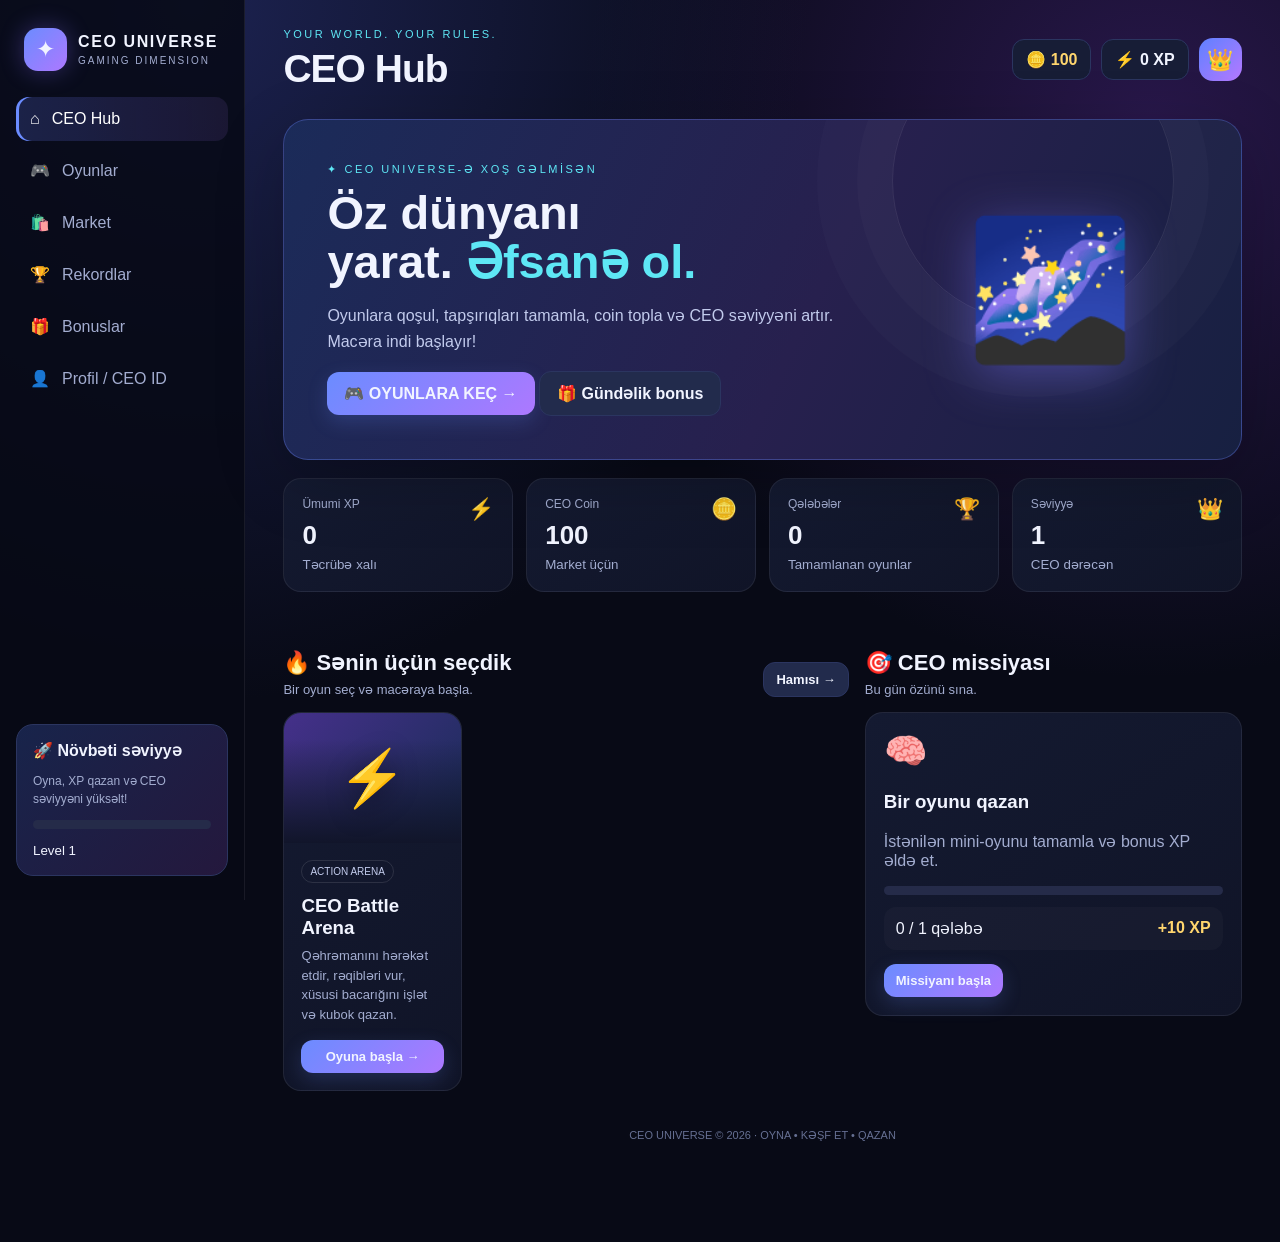
==== commit 5af1a9aa: "Update index.html" ====
--- a/index.html
+++ b/index.html
@@ -9,11 +9,11 @@
 <style>
 :root{--bg:#080a16;--panel:#11152a;--panel2:#171d38;--line:#2b3560;--text:#f1f4ff;--muted:#a3add0;--blue:#6b8cff;--cyan:#5ee7f5;--purple:#ad78ff;--good:#65f0b1;--gold:#ffd66e;--danger:#ff6b8d}
 *{box-sizing:border-box}body{margin:0;background:radial-gradient(ellipse at 15% 0%,#1c2250 0,transparent 40%),radial-gradient(ellipse at 90% 10%,#28174a 0,transparent 35%),var(--bg);color:var(--text);font-family:Inter,Segoe UI,Arial,sans-serif;min-height:100vh}button{font:inherit;cursor:pointer;border:0;color:inherit}button:focus-visible{outline:2px solid var(--cyan);outline-offset:3px}.app{display:grid;grid-template-columns:245px 1fr;min-height:100vh}.sidebar{padding:24px 16px;border-right:1px solid #ffffff12;background:#080a16d9;position:sticky;top:0;height:100vh;display:flex;flex-direction:column;gap:22px}.brand{display:flex;align-items:center;gap:11px;padding:4px 8px}.logo{width:43px;height:43px;border-radius:14px;background:linear-gradient(135deg,var(--blue),var(--purple));display:grid;place-items:center;font-size:23px;box-shadow:0 0 25px #816cff55}.brand strong{letter-spacing:1.6px;font-size:16px}.brand small{display:block;color:var(--muted);font-size:10px;letter-spacing:2px;margin-top:4px}.nav{display:grid;gap:7px}.nav button{background:transparent;color:var(--muted);padding:13px 14px;border-radius:13px;text-align:left;display:flex;gap:12px;align-items:center;transition:.2s}.nav button:hover,.nav button.active{color:white;background:linear-gradient(90deg,#667cff33,#ad78ff1a);box-shadow:inset 3px 0 var(--blue)}.side-bottom{margin-top:auto;background:linear-gradient(135deg,#18244b,#24183d);border:1px solid var(--line);border-radius:17px;padding:16px}.side-bottom p{color:var(--muted);font-size:12px;line-height:1.5}.main{padding:28px clamp(16px,3vw,42px) 100px;min-width:0;max-width:1600px;width:100%;margin:auto}.topbar{display:flex;align-items:center;justify-content:space-between;gap:16px;margin-bottom:28px}.eyebrow{font-size:11px;color:var(--cyan);letter-spacing:2.5px;text-transform:uppercase}.page-title{font-size:clamp(26px,4vw,39px);margin:7px 0 0;letter-spacing:-1px}.top-actions{display:flex;align-items:center;gap:10px}.pill{background:#171d36;border:1px solid var(--line);padding:10px 13px;border-radius:12px;white-space:nowrap;font-weight:700}.pill.gold{color:var(--gold)}.avatar{width:43px;height:43px;border-radius:14px;background:linear-gradient(135deg,#5e81ff,#b578ff);display:grid;place-items:center;font-size:21px}.view{display:none;animation:appear .25s ease}.view.active{display:block}@keyframes appear{from{opacity:.3;transform:translateY(5px)}to{opacity:1;transform:none}}.hero{position:relative;overflow:hidden;padding:clamp(23px,4vw,43px);border:1px solid #7186ff55;border-radius:25px;background:linear-gradient(115deg,#1b2b59 0%,#27204e 55%,#172041 100%);display:grid;grid-template-columns:1.5fr .8fr;gap:20px;align-items:center;box-shadow:0 20px 70px #0003}.hero:after{content:"";position:absolute;width:280px;height:280px;border:1px solid #ffffff16;border-radius:50%;right:7%;top:-80px;box-shadow:0 0 0 35px #ffffff05,0 0 0 75px #ffffff04}.hero h2{font-size:clamp(29px,4vw,47px);line-height:1.05;margin:12px 0}.hero p{color:#c2cbed;line-height:1.65;max-width:590px}.hero-art{z-index:1;text-align:center;font-size:clamp(75px,11vw,135px);filter:drop-shadow(0 10px 25px #7e78ff66)}.btn{padding:12px 17px;border-radius:12px;font-weight:800;background:linear-gradient(135deg,var(--blue),var(--purple));box-shadow:0 7px 20px #6b8cff33;transition:transform .15s}.btn:hover{transform:translateY(-2px)}.btn.secondary{background:#222b4c;box-shadow:none;border:1px solid var(--line)}.btn.good{background:linear-gradient(135deg,#2cbf9c,#5ee7f5);color:#07191c}.btn.small{padding:9px 12px;font-size:13px}.stats{display:grid;grid-template-columns:repeat(4,minmax(0,1fr));gap:13px;margin:18px 0 30px}.stat,.card,.game-card,.panel{background:linear-gradient(145deg,#141a31,#101427);border:1px solid #ffffff12;border-radius:18px;padding:18px;min-width:0}.stat-label{color:var(--muted);font-size:12px}.stat-value{font-size:26px;font-weight:850;margin:9px 0 4px}.stat-icon{float:right;font-size:21px}.section-head{display:flex;justify-content:space-between;align-items:end;gap:12px;margin:28px 0 15px}.section-head h2{margin:0;font-size:22px}.section-head p{margin:6px 0 0;color:var(--muted);font-size:13px}.games-grid{display:grid;grid-template-columns:repeat(3,minmax(0,1fr));gap:15px}.game-card{padding:0;overflow:hidden;display:flex;flex-direction:column}.game-banner{height:130px;display:grid;place-items:center;font-size:55px;position:relative}.game-banner:after{content:"";position:absolute;inset:0;background:linear-gradient(0deg,#11152a,transparent 80%)}.game-banner span{z-index:1;filter:drop-shadow(0 5px 14px #0006)}.game-body{padding:17px;display:flex;flex-direction:column;flex:1}.game-body h3{margin:0 0 7px}.game-body p{font-size:13px;color:var(--muted);line-height:1.5;margin:0 0 16px;flex:1}.tag{display:inline-block;border:1px solid #ffffff1c;border-radius:99px;padding:5px 8px;color:#c5ceef;font-size:10px;margin-bottom:12px;width:max-content}.game-body button{width:100%}.two-col{display:grid;grid-template-columns:1.2fr .8fr;gap:16px}.progress{height:9px;background:#252b49;border-radius:99px;overflow:hidden;margin:12px 0}.progress div{height:100%;width:0;background:linear-gradient(90deg,var(--blue),var(--cyan));border-radius:99px;transition:width .3s}.muted{color:var(--muted)}.list{display:grid;gap:10px}.list-row{display:flex;align-items:center;justify-content:space-between;gap:10px;padding:12px;background:#ffffff06;border-radius:12px}.empty{padding:30px;text-align:center;color:var(--muted)}.game-stage{margin-top:20px;border:1px solid var(--line);border-radius:20px;padding:clamp(18px,3vw,30px);background:#10152a;min-height:230px}.game-stage h3{margin-top:0}.game-controls{display:flex;flex-wrap:wrap;gap:9px;margin-top:17px}.choice-grid{display:grid;grid-template-columns:repeat(2,minmax(0,1fr));gap:10px;max-width:560px}.choice{padding:17px;background:#1b2343;border:1px solid #35416e;border-radius:13px;text-align:left}.choice:hover{border-color:var(--cyan);background:#25315a}.big-number{font-size:55px;font-weight:900;letter-spacing:5px;margin:20px 0}.input{background:#090d1d;border:1px solid var(--line);border-radius:11px;padding:12px;color:white;width:min(100%,300px);font-size:16px}.toast{position:fixed;right:20px;bottom:20px;background:#1c2b4c;border:1px solid #5ee7f5;border-radius:14px;padding:14px 18px;box-shadow:0 12px 40px #0007;z-index:20;display:none;max-width:calc(100vw - 40px)}.toast.show{display:block;animation:appear .2s}.mobile-nav{display:none}.notice{font-size:12px;color:var(--muted);line-height:1.6}.footer{color:#667093;text-align:center;font-size:11px;margin-top:38px}.settings-row{display:flex;justify-content:space-between;align-items:center;gap:12px;padding:14px 0;border-bottom:1px solid #ffffff10}
-.arena-wrap{display:grid;grid-template-columns:minmax(0,1fr) 190px;gap:14px;align-items:start}.arena-board{width:100%;display:block;background:#0b1228;border:1px solid #35416e;border-radius:16px;touch-action:none}.arena-side{display:grid;gap:10px}.arena-stat{background:#171d38;border:1px solid #ffffff12;border-radius:12px;padding:12px}.arena-stat small{display:block;color:var(--muted);margin-bottom:5px}.arena-stat strong{font-size:20px}.arena-controls{display:grid;grid-template-columns:repeat(3,1fr);gap:7px;margin-top:12px}.arena-controls button{min-height:48px;touch-action:none;user-select:none}.arena-actions{display:grid;grid-template-columns:1fr 1fr;gap:8px;margin-top:10px}.arena-hint{font-size:12px;color:var(--muted);line-height:1.5}@media(max-width:800px){.arena-wrap{grid-template-columns:1fr}.arena-side{grid-template-columns:repeat(3,minmax(0,1fr))}.arena-controls,.arena-actions{grid-column:1/-1}.arena-board{max-height:52vh}.arena-side .arena-stat strong{font-size:17px}}
+.arena-wrap{display:grid;grid-template-columns:minmax(0,1fr) 190px;gap:14px;align-items:start}.arena-board{width:100%;display:block;background:#0b1228;border:1px solid #35416e;border-radius:16px;touch-action:none}.arena-side{display:grid;gap:10px}.arena-stat{background:#171d38;border:1px solid #ffffff12;border-radius:12px;padding:12px}.arena-stat small{display:block;color:var(--muted);margin-bottom:5px}.arena-stat strong{font-size:20px}.arena-controls{display:grid;grid-template-columns:repeat(3,1fr);gap:7px;margin-top:12px}.arena-controls button{min-height:48px;touch-action:none;user-select:none}.arena-actions{display:grid;grid-template-columns:1fr 1fr;gap:8px;margin-top:10px}.arena-hint{font-size:12px;color:var(--muted);line-height:1.5}
+.dom-hero{display:flex;align-items:center;gap:22px;padding:28px;border:1px solid #b18b3d66;border-radius:22px;background:radial-gradient(circle at 20% 50%,#25404c,transparent 55%),linear-gradient(120deg,#0c1b2b,#10283b 60%,#1d2837);box-shadow:0 18px 55px #0005;margin-bottom:18px}.dom-mark{font-size:75px;filter:drop-shadow(0 0 18px #f3c85b55)}.dom-hero h2{font-size:clamp(32px,5vw,52px);letter-spacing:9px;color:#f5cf68;margin:4px 0}.dom-hero p{color:#c0c9d1;margin:0}.dom-tabs{display:flex;gap:10px;margin:16px 0}.dom-panel{padding:22px;border:1px solid #b18b3d55;border-radius:20px;background:linear-gradient(145deg,#102235,#0c1726);box-shadow:0 15px 45px #0004}.dom-options{display:grid;grid-template-columns:repeat(3,minmax(0,1fr));gap:12px;margin:18px 0}.dom-options label{display:grid;gap:8px;color:#e8d9ad;font-size:13px}.dom-options .input{width:100%}.dom-game-head{display:flex;justify-content:space-between;align-items:center;gap:12px}.dom-table{position:relative;min-height:270px;margin:18px 0;padding:62px 55px;border:1px solid #b9954e66;border-radius:18px;background:radial-gradient(ellipse,#17394a,#0b1a29 70%);display:flex;align-items:center;justify-content:center;overflow:auto}.dom-chain{display:flex;align-items:center;justify-content:center;gap:4px;flex-wrap:wrap;max-width:100%;min-height:60px}.dom-seat{position:absolute;color:#e7d9b5;font-size:12px;background:#182c3c;border:1px solid #b9954e66;border-radius:30px;padding:7px 12px}.dom-seat.top{top:12px;left:50%;transform:translateX(-50%)}.dom-seat.bottom{bottom:12px;left:50%;transform:translateX(-50%)}.dom-seat.left{left:10px;top:50%;transform:translateY(-50%)}.dom-seat.right{right:10px;top:50%;transform:translateY(-50%)}.dom-tile{display:inline-flex;align-items:center;justify-content:center;gap:0;background:#f6f0df;color:#141414;border:1px solid #c8ad72;border-radius:7px;box-shadow:0 3px 8px #0007;font-weight:900;min-width:52px;height:27px;font-size:14px}.dom-tile i{font-style:normal;display:grid;place-items:center;width:25px}.dom-tile i+i{border-left:1px solid #9b855d;height:100%}.dom-hand{display:flex;gap:7px;flex-wrap:wrap;justify-content:center;padding:15px 5px}.dom-hand button{border:0;background:transparent;padding:3px;cursor:pointer}.dom-hand button:disabled{opacity:.3;cursor:not-allowed}.dom-hand button.selected .dom-tile{transform:translateY(-8px);outline:2px solid #f4ca5b}.dom-ends{text-align:center;color:#e6ca80;font-size:13px}.dom-actions{display:flex;gap:9px;justify-content:center}.dom-footer-note{font-size:12px;color:var(--muted);margin-top:16px}.dom-table .dom-tile{transform:scale(.92)}
+@media(max-width:800px){.arena-wrap{grid-template-columns:1fr}.arena-side{grid-template-columns:repeat(3,minmax(0,1fr))}.arena-controls,.arena-actions{grid-column:1/-1}.arena-board{max-height:52vh}.arena-side .arena-stat strong{font-size:17px}}
 @media(max-width:1000px){.app{grid-template-columns:205px 1fr}.games-grid{grid-template-columns:repeat(2,minmax(0,1fr))}.stats{grid-template-columns:repeat(2,minmax(0,1fr))}.hero{grid-template-columns:1fr .5fr}.two-col{grid-template-columns:1fr}}
 @media(max-width:680px){.app{display:block}.sidebar{display:none}.main{padding:19px 14px 95px}.topbar{align-items:flex-start;margin-bottom:20px}.top-actions{gap:6px}.pill{padding:9px;font-size:12px}.avatar{width:37px;height:37px}.hero{grid-template-columns:1fr;padding:24px}.hero-art{display:none}.games-grid{grid-template-columns:1fr}.game-banner{height:115px}.stats{gap:9px}.stat{padding:14px}.stat-value{font-size:22px}.mobile-nav{display:grid;grid-template-columns:repeat(5,1fr);gap:3px;position:fixed;bottom:0;left:0;right:0;background:#0a0d1bf2;backdrop-filter:blur(15px);border-top:1px solid var(--line);padding:8px 5px calc(8px + env(safe-area-inset-bottom));z-index:10}.mobile-nav button{background:transparent;color:var(--muted);padding:7px 2px;font-size:10px;border-radius:9px;display:grid;gap:4px;justify-items:center}.mobile-nav button.active{background:#657cff24;color:white}.mobile-nav b{font-size:18px}.choice-grid{grid-template-columns:1fr}.big-number{font-size:42px}}
-
-.domino-table{background:radial-gradient(ellipse,#1c654f,#103b35);border:5px solid #8c6337;border-radius:20px;padding:18px;min-height:190px;box-shadow:inset 0 0 25px #0008}.domino-line{display:flex;flex-wrap:wrap;justify-content:center;gap:7px;min-height:75px;align-items:center}.tile{display:inline-flex;align-items:center;gap:2px;background:#f5f0df;color:#172033;border:2px solid #b7a987;border-radius:8px;padding:8px 7px;font-weight:900;box-shadow:0 3px 0 #806d4d;min-width:48px;justify-content:center}.tile b{font-size:19px}.tile small{font-size:10px}.hand{display:flex;flex-wrap:wrap;gap:8px;margin:12px 0}.tile-btn{background:transparent;padding:0}.tile-btn:disabled{opacity:.45;cursor:not-allowed}.domino-status{display:flex;gap:10px;flex-wrap:wrap;margin:12px 0}.domino-score{background:#111a32;border:1px solid var(--line);padding:10px 13px;border-radius:12px}.domino-choice{display:grid;grid-template-columns:repeat(2,minmax(0,1fr));gap:10px}
 </style>
 </head>
 <body>
@@ -42,7 +42,26 @@
     </div>
     <div class="two-col"><div><div class="section-head"><div><h2>🔥 Sənin üçün seçdik</h2><p>Bir oyun seç və macəraya başla.</p></div><button class="btn secondary small" onclick="showView('games')">Hamısı →</button></div><div class="games-grid" id="featuredGames"></div></div><div><div class="section-head"><div><h2>🎯 CEO missiyası</h2><p>Bu gün özünü sına.</p></div></div><div class="panel"><div style="font-size:35px">🧠</div><h3>Bir oyunu qazan</h3><p class="muted">İstənilən mini-oyunu tamamla və bonus XP əldə et.</p><div class="progress"><div id="missionProgress"></div></div><div class="list-row"><span id="missionText">0 / 1 qələbə</span><b style="color:var(--gold)">+10 XP</b></div><button class="btn small" style="margin-top:14px" onclick="showView('games')">Missiyanı başla</button></div></div></div>
   </section>
-  <section class="view" id="view-games"><div class="section-head"><div><h2>🎮 ARCADE — Oyun zalı</h2><p>CEO Battle Arena və iki domino rejimi.</p></div></div><div class="games-grid" id="allGames"></div><div class="game-stage" id="gameStage"><div class="empty">Yuxarıdan oyun seç və başla. Hər qələbə sənə XP və coin qazandırır! 🎯</div></div></section>
+  <section class="view" id="view-games">
+    <div class="section-head"><div><h2>🎲 CEO DOMİNO</h2><p>Telefon və 101 — klassik daş oyunu, tünd göy-qızılı masa üslubunda.</p></div></div>
+    <div class="dom-hero"><div class="dom-mark">🁣</div><div><div class="eyebrow">CEO UNIVERSE TABLE GAMES</div><h2>DOMİNO</h2><p>Daşlarını düz, rəqiblərini qabaql a və qalib gəl.</p></div></div>
+    <div class="dom-tabs"><button class="btn" onclick="domSelectMode('101')">101 Domino</button><button class="btn secondary" onclick="domSelectMode('phone')">Telefon Domino</button></div>
+    <div id="domLobby" class="dom-panel">
+      <h3 id="domModeTitle">Oyun rejimini seç</h3><p class="muted" id="domModeDesc">101 və ya Telefon rejimini seçərək başla.</p>
+      <div class="dom-options"><label>Oyunçular<select id="domPlayers" class="input"><option value="2">2 oyunçu</option><option value="3">3 oyunçu</option><option value="4" selected>4 oyunçu</option></select></label>
+      <label>Çətinlik<select id="domDifficulty" class="input"><option>Asan</option><option selected>Orta</option><option>Çətin</option></select></label>
+      <label>Adın<input id="domName" class="input" maxlength="16" placeholder="Ramiz" value="Ramiz"></label></div>
+      <button class="btn" onclick="domStart()">Oyuna başla →</button>
+    </div>
+    <div id="domGame" class="dom-panel" style="display:none">
+      <div class="dom-game-head"><div><span class="eyebrow" id="domGameMode">101 DOMİNO</span><h3 id="domTurn">Sənin növbəndir</h3></div><div class="pill gold">🏆 <span id="domScore">0</span></div></div>
+      <div class="dom-table"><div class="dom-seat top" id="domSeatTop">Bot 2 · 7 daş</div><div class="dom-seat left" id="domSeatLeft">Bot 3 · 7 daş</div><div class="dom-chain" id="domChain"><span class="muted">İlk daşı qoy</span></div><div class="dom-seat right" id="domSeatRight">Bot 1 · 7 daş</div><div class="dom-seat bottom">Sən · <span id="domHandCount">7</span> daş</div></div>
+      <div class="dom-ends" id="domEnds">Açıq uclar: —</div><div class="dom-hand" id="domHand"></div>
+      <div class="dom-actions"><button class="btn secondary small" onclick="domPass()">Pas</button><button class="btn secondary small" onclick="domNewRound()">Yeni raund</button></div>
+      <p class="notice" id="domMessage">Uyğun daşı seç və masanın açıq ucuna qoy.</p>
+    </div>
+    <div class="dom-footer-note">Botla solo oyun hazırdır. Real oyunçularla online otaqlar üçün server bağlantısı ayrıca qurulmalıdır.</div>
+  </section>
   <section class="view" id="view-market"><div class="section-head"><div><h2>🛍️ CEO Battle Market</h2><p>Döyüş qəhrəmanlarını coin ilə aç, seç və arenada onların gücündən istifadə et.</p></div><div class="pill gold">🪙 <span id="marketCoins">20</span></div></div><div class="panel" style="margin-bottom:18px;background:linear-gradient(120deg,#241b4b,#102c43)"><div style="display:flex;align-items:center;gap:16px"><div style="font-size:48px">⚔️</div><div><h3 style="margin:0 0 5px">Qəhrəman seçimi</h3><p class="muted" style="margin:0">Hər qəhrəmanın canı, sürəti və hücum gücü fərqlidir. Bahalı qəhrəmanlar üçün coin topla!</p></div></div></div><div class="games-grid" id="marketGrid"></div><p class="notice">Qəhrəmanlar bu brauzerdə yadda saxlanılır. Qəhrəman almaqla coin xərclənir; seçilmiş qəhrəman döyüşdə istifadə olunur. Coin-lər real pul deyil.</p></section>
   <section class="view" id="view-records"><div class="section-head"><div><h2>🏆 Şəxsi rekordlar</h2><p>İrəliləyişin bu cihazda saxlanılır.</p></div><button class="btn secondary small" onclick="resetStats()">Sıfırla</button></div><div class="stats"><div class="stat"><div class="stat-label">Qələbələr</div><div class="stat-value" id="recWins">0</div></div><div class="stat"><div class="stat-label">Oynanmış oyun</div><div class="stat-value" id="recPlays">0</div></div><div class="stat"><div class="stat-label">Ən yaxşı yaddaş</div><div class="stat-value" id="recMemory">—</div></div><div class="stat"><div class="stat-label">Açılmış əşyalar</div><div class="stat-value" id="recItems">0</div></div></div><div class="panel"><h3>📜 Son hadisələr</h3><div id="history" class="list"><div class="empty">Hələ rekord yoxdur. İlk oyunu qazan!</div></div></div><p class="notice">Qeyd: bu, şəxsi rekord cədvəlidir. Bütün istifadəçilər arasında onlayn reytinq üçün server və verilənlər bazası lazımdır.</p></section>
   <section class="view" id="view-bonuses"><div class="section-head"><div><h2>🎁 Bonus mərkəzi</h2><p>Gündəlik mükafatını götür və tapşırıqları tamamla.</p></div></div><div class="games-grid"><div class="card"><div style="font-size:40px">🎁</div><h3>Gündəlik sandıq</h3><p class="muted">Hər gün bir dəfə +8 coin və +2 XP al.</p><button class="btn" onclick="claimDaily()">Sandığı aç</button><p class="notice" id="dailyStatus"></p></div><div class="card"><div style="font-size:40px">🎯</div><h3>İlk qələbə</h3><p class="muted">Bir oyunu tamamla və mükafat al.</p><div class="list-row"><span>10 XP</span><b id="bonusWinStatus">🔒</b></div></div><div class="card"><div style="font-size:40px">🧩</div><h3>Kəşfiyyatçı</h3><p class="muted">Üç fərqli oyunda qalib ol.</p><div class="list-row"><span>15 coin</span><b id="bonusExploreStatus">🔒</b></div></div></div></section>
@@ -54,9 +73,7 @@
 <div class="toast" id="toast"></div>
 <script>
 const games=[
-{id:'battle',name:'CEO Battle Arena',emoji:'⚔️',type:'ACTION ARENA',desc:'Qəhrəmanını hərəkət etdir, rəqibləri vur, xüsusi bacarığını işlət və kubok qazan.',color:'linear-gradient(135deg,#45308a,#172c54)'},
-{id:'domino101',name:'101 Domino',emoji:'🎲',type:'DOMİNO',desc:'Əlindəki daşları bitir, xalları topla və 101-ə çat.',color:'linear-gradient(135deg,#245b67,#172c54)'},
-{id:'phoneDomino',name:'Telefon Domino',emoji:'🁣',type:'DOMİNO',desc:'Dörd uclu telefon qaydası ilə 365 xala çat.',color:'linear-gradient(135deg,#66502a,#172c54)'}
+{id:'battle',name:'CEO Battle Arena',emoji:'⚡',type:'ACTION ARENA',desc:'Qəhrəmanını hərəkət etdir, rəqibləri vur, xüsusi bacarığını işlət və kubok qazan.',color:'linear-gradient(135deg,#45308a,#172c54)'}
 ];
 const items=[
 {id:'hero_shadow',name:'Kölgə Ninja',emoji:'🥷',price:500,desc:'Sürətli qəhrəman. Az canı var, amma çevik hərəkət edir.',rarity:'NADİR',hp:90,speed:260,damage:2,special:3,color:'#b9a0ff'},
@@ -89,7 +106,7 @@
   // Köhnə tarixçəni məhdud saxla ki, yaddaş böyüməsin.
   Object.keys(state.dailyGameRewards).sort().slice(0,-7).forEach(k=>delete state.dailyGameRewards[k]);
   state.wins++;state.xp+=8+bonus;state.coins+=5;state.wonGames=[...new Set([...state.wonGames,gameId])];addHistory('🏆 '+(games.find(g=>g.id===gameId)?.name||'Oyun')+' — qələbə (+25 XP, +20 coin)');if(state.wins===1){state.xp+=10;addHistory('🎯 İlk qələbə missiyası: +10 XP')}if(state.wonGames.length===3){state.coins+=15;addHistory('🧩 Kəşfiyyatçı bonusu: +15 coin');notify('3 fərqli oyunda qələbə! +15 coin 🎉')}save();notify('Qələbə! +8 XP və +5 coin qazandın 🏆');renderHistory()}
-function startGame(id){if(arena&&arena.raf)cancelAnimationFrame(arena.raf);arena=null;activeGame=id;runRewarded=false;state.plays++;save();let g=games.find(x=>x.id===id),stage=document.getElementById('gameStage');stage.innerHTML=`<span class="tag">${g.type}</span><h3>${g.emoji} ${g.name}</h3><div id="gameContent"></div>`;let c=document.getElementById('gameContent');if(id==='domino101'||id==='phoneDomino'){renderDominoSetup(id);stage.scrollIntoView({behavior:'smooth',block:'start'});return;}
+function startGame(id){if(arena&&arena.raf)cancelAnimationFrame(arena.raf);arena=null;activeGame=id;runRewarded=false;state.plays++;save();let g=games.find(x=>x.id===id),stage=document.getElementById('gameStage');stage.innerHTML=`<span class="tag">${g.type}</span><h3>${g.emoji} ${g.name}</h3><div id="gameContent"></div>`;let c=document.getElementById('gameContent');
 if(id==='dungeon'){c.innerHTML='<p class="muted">Üç qapıdan birinin arxasında xəzinə var. Birini seç!</p><div class="choice-grid">'+[1,2,3].map(n=>`<button class="choice" onclick="dungeon(${n})">🚪 Qapı ${n}</button>`).join('')+'</div><p id="gameMsg" class="muted"></p>'}
 if(id==='racing'){c.innerHTML='<p>Yolun qarşına çıxan maneədən yayın. Hər düzgün seçim bir mərhələdir.</p><div class="big-number" id="raceTrack">🏁</div><p id="raceMsg">Hazırsan?</p><div class="game-controls"><button class="btn" onclick="race(true)">⬅️ Sola dön</button><button class="btn" onclick="race(false)">Sağa dön ➡️</button></div>'}
 if(id==='escape'){let a=Math.floor(Math.random()*8)+2,b=Math.floor(Math.random()*8)+2;window.escapeAnswer=a+b;c.innerHTML=`<p>Qapı şifrəsi üçün hesabla:</p><div class="big-number">${a} + ${b} = ?</div><input class="input" id="escapeInput" type="number" placeholder="Cavab"><button class="btn" onclick="escapeCheck()">Şifrəni yoxla</button><p id="gameMsg" class="muted"></p>`}
@@ -99,31 +116,9 @@
 if(id==='battle')initBattle(c);
 stage.scrollIntoView({behavior:'smooth',block:'start'})}
 
-let domino=null, selectedDominoEnd=0;
-function renderDominoSetup(id){const c=document.getElementById('gameContent');document.getElementById('gameStage').innerHTML='<span class="tag">DOMİNO</span><h3>🎲 '+(id==='domino101'?'101 Domino':'Telefon Domino')+'</h3><div id="gameContent"></div>';const el=document.getElementById('gameContent');el.innerHTML=`<div class="panel"><h3>${id==='domino101'?'101 qaydası':'Telefon qaydası'}</h3><p class="muted">${id==='domino101'?'101 xala birinci çatan tərəf qalibdir. Əlindəki daşları bitirən raundu udur.':'365 xala birinci çatan tərəf qalib olur, amma cari raund mütləq sona qədər oynanır. Kənar xalların cəmi 5-ə bölünəndə yazılır.'}</p><div class="domino-choice"><button class="btn" onclick="startDomino('${id}','bots')">🤖 Botlarla oyna</button><button class="btn secondary" onclick="dominoOnlineInfo()">🌐 Online axtarış</button></div><p class="notice">Online 2v2/4v4 üçün canlı server bağlantısı tələb olunur. Bu paketdə bot rejimi işləkdir.</p></div>`;}
-function dominoOnlineInfo(){notify('Online oyun üçün server və real vaxt otaqları qurulmalıdır. İndilik botlarla oynaya bilərsən.');}
-function makeTile(a,b){return {a,b,id:Math.random().toString(36).slice(2,9)}}
-function tileText(t){return `<span class="tile"><b>${t.a}</b><small>│</small><b>${t.b}</b></span>`}
-function startDomino(mode){let id=activeGame==='phoneDomino'?'phoneDomino':'domino101';let deck=[];for(let a=0;a<=6;a++)for(let b=a;b<=6;b++)deck.push(makeTile(a,b));deck.sort(()=>Math.random()-.5);let hands=[[],[],[],[]];for(let n=0;n<7;n++)for(let p=0;p<4;p++)hands[p].push(deck.pop());let starter=-1,starterTile=null;
-if(id==='phoneDomino'){for(let p=0;p<4;p++){let t=hands[p].find(x=>(x.a===3&&x.b===2)||(x.a===2&&x.b===3));if(t){starter=p;starterTile=t;break}}}
-if(starter<0){for(let rank=1;rank<=6&&starter<0;rank++)for(let p=0;p<4;p++){let t=hands[p].find(x=>x.a===rank&&x.b===rank);if(t){starter=p;starterTile=t;break}}}
-if(starter<0){for(let p=0;p<4;p++){let t=hands[p].find(x=>x.a===0&&x.b===0);if(t){starter=p;starterTile=t;break}}}
-if(starter<0){starter=0;starterTile=hands[0][0]}
-let teamScores=[0,0];domino={id,hands,turn:starter,starter,board:[],ends:[],scores:teamScores,passes:0,lastPlayer:starter,round:1,over:false,mode};selectedDominoEnd=0;hands[starter]=hands[starter].filter(t=>t.id!==starterTile.id);domino.board=[starterTile];domino.ends=id==='phoneDomino'?[starterTile.a,starterTile.b,starterTile.a,starterTile.b]:[starterTile.a,starterTile.b];domino.turn=(starter+1)%4;dominoRender('İlk daş qoyuldu.');if(domino.turn!==0)setTimeout(dominoBots,450);}
-function dominoRender(message=''){if(!domino)return;let d=domino,phone=d.id==='phoneDomino';let c=document.getElementById('gameContent');if(!c)return;let my=d.hands[0];c.innerHTML=`<div class="domino-status"><div class="domino-score">🔵 Sən + komanda: <b>${d.scores[0]}</b></div><div class="domino-score">🔴 Rəqib: <b>${d.scores[1]}</b></div><div class="domino-score">🎯 Hədəf: <b>${phone?365:101}</b></div><div class="domino-score">Növbə: <b>${d.turn===0?'SƏN':'Bot '+d.turn}</b></div></div><div class="domino-table"><div class="muted" style="text-align:center;margin-bottom:10px">${phone?'Telefon — dörd açıq uc':'101 Domino — açıq uclar'}</div><div class="domino-line">${d.board.map(tileText).join(' ')}</div><div class="muted" style="text-align:center;margin-top:8px">Açıq uclar: ${d.ends.map((v,i)=>`<button class="btn ${selectedDominoEnd===i?'':'secondary'} small" onclick="selectedDominoEnd=${i};dominoRender('Daşı qoyacağın ucu seçdin.')">${i+1}: ${v}</button>`).join(' ')}</div></div><p><b>Əlindəki daşlar (${my.length}):</b></p><div class="hand">${my.map(t=>`<button class="tile-btn" onclick="dominoPlay('${t.id}')">${tileText(t)}</button>`).join('')}</div><div class="muted">${message}</div><div class="game-controls"><button class="btn secondary small" onclick="dominoDrawPass()">Daşım uyğun deyil — keç</button><button class="btn secondary small" onclick="startDomino('${d.id}','bots')">Yeni oyun</button></div><p class="notice">Komanda bölgüsü: sən və Bot 2 — mavi; Bot 1 və Bot 3 — qırmızı.</p>`;}
-function dominoPlayable(t){if(!domino.board.length)return true;return domino.ends.some(e=>t.a===e||t.b===e)}
-function dominoPlay(tileId,endIndex=null){let d=domino;if(!d||d.over||d.turn!==0)return;let idx=d.hands[0].findIndex(t=>t.id===tileId);if(idx<0)return;let t=d.hands[0][idx];if(!dominoPlayable(t)){notify('Bu daş heç bir açıq uca uyğun gəlmir.');return}d.hands[0].splice(idx,1);d.lastPlayer=0;dominoPlace(t,selectedDominoEnd);d.passes=0;if(dominoRoundCheck())return;d.turn=1;dominoRender('Daşını qoydun. Botların növbəsi…');setTimeout(dominoBots,450)}
-function dominoPlace(t,endIndex=0){let d=domino;if(!d.board.length){d.board.push(t);d.ends=[t.a,t.b];return}let e=(endIndex>=0&&endIndex<d.ends.length&&(t.a===d.ends[endIndex]||t.b===d.ends[endIndex]))?endIndex:d.ends.findIndex(x=>x===t.a||x===t.b);if(e<0)return;let far=t.a===d.ends[e]?t.b:t.a;d.ends[e]=far;d.board.push(t);if(d.id==='phoneDomino'&&d.scores[d.lastPlayer%2]<300){let edge=d.ends.reduce((a,b)=>a+b,0);if(edge>0&&edge%5===0)d.scores[d.lastPlayer%2]+=edge;}}
-function dominoDrawPass(){let d=domino;if(!d||d.turn!==0)return;if(d.hands[0].some(dominoPlayable)){notify('Uyğun daşın var, onu qoymalısan.');return}d.passes++;d.turn=1;dominoRender('Keçdin. Botların növbəsi…');setTimeout(dominoBots,450)}
-function dominoBots(){let d=domino;if(!d||d.over)return;let guard=0;while(d.turn!==0&&guard++<4){let p=d.turn,hand=d.hands[p],options=hand.filter(dominoPlayable);if(options.length){let t=options.sort((x,y)=>(y.a+y.b)-(x.a+x.b))[0];hand.splice(hand.indexOf(t),1);d.lastPlayer=p;dominoPlace(t,0);d.passes=0;if(dominoRoundCheck())return}else d.passes++;d.turn=(d.turn+1)%4;}if(d.passes>=4){dominoFinishBlocked();return}dominoRender('Sənin növbəndir. Uyğun daşı seç.');}
-function dominoRoundCheck(){let d=domino;if(d.hands.some(h=>h.length===0)){dominoFinish(d.lastPlayer);return true}if(d.passes>=4){dominoFinishBlocked();return true}return false}
-function dominoFinish(winner){let d=domino;if(!d||d.over)return;d.over=true;let winningTeam=winner%2===0?0:1,losingTeam=1-winningTeam;let remaining=d.hands[losingTeam===0?0:1].reduce((s,t)=>s+t.a+t.b,0)+d.hands[losingTeam===0?2:3].reduce((s,t)=>s+t.a+t.b,0);if(d.id==='domino101'){d.scores[winningTeam]+=remaining||1}else if(d.scores[winningTeam]<300){let rounded=Math.ceil(remaining/5)*5;d.scores[winningTeam]+=rounded}
-let target=d.id==='phoneDomino'?365:101;let winnerName=winningTeam===0?'SƏNİN KOMANDAN':'RƏQİB KOMANDA';let done=d.scores[winningTeam]>=target;dominoRender(`${winnerName} raundu bitirdi. Xal: ${d.scores[0]} — ${d.scores[1]}. ${done?'HƏDƏFƏ ÇATILDI!':''}`);let c=document.getElementById('gameContent');c.insertAdjacentHTML('beforeend',`<div class="panel" style="margin-top:12px"><h3>${winnerName} ${done?'OYUNU QAZANDI!':'raundu qazandı!'}</h3><p>Hesab: ${d.scores[0]} : ${d.scores[1]}</p><button class="btn" onclick="${done?`startDomino('${d.id}','bots')`:`dominoContinue()`}">${done?'Yenidən oyna':'Növbəti raund'}</button></div>`);if(done&&winningTeam===0){state.wins++;state.xp+=4;state.coins+=2;save();notify('Domino qələbəsi! +4 XP, +2 coin');}}
-function dominoFinishBlocked(){let d=domino;if(!d||d.over)return;dominoFinish(d.lastPlayer)}
-function dominoContinue(){let id=domino.id;let scores=[...domino.scores];startDomino(id,'bots');domino.scores=scores;}
 function arenaLeague(cups){return cups>=500?'👑 Əfsanəvi':cups>=300?'💎 Almaz':cups>=180?'🥇 Qızıl':cups>=80?'🥈 Gümüş':'🥉 Bürünc'}
 function initBattle(container){
-  container.innerHTML=`<p class="muted">Arena döyüşü: 6 rəqibi məğlub et. Kuboklar hər matçda dəyişir; kuboklar hər matçda dəyişir. Qələbə və məğlubiyyət limitsizdir.</p>
+  container.innerHTML=`<p class="muted">Arena döyüşü: 6 rəqibi məğlub et. Kuboklar hər matçda dəyişir; XP və coin mükafatı isə bu oyun üçün gündə bir dəfə verilir.</p>
   <div class="arena-wrap"><div><canvas id="arenaCanvas" class="arena-board" width="720" height="440" aria-label="CEO Battle Arena oyun meydançası"></canvas>
   <div class="arena-controls"><span></span><button class="btn secondary" data-dir="up">⬆️</button><span></span><button class="btn secondary" data-dir="left">⬅️</button><button class="btn secondary" data-dir="down">⬇️</button><button class="btn secondary" data-dir="right">➡️</button></div>
   <div class="arena-actions"><button class="btn" id="arenaAttack">⚔️ Hücum</button><button class="btn good" id="arenaSpecial">✨ Xüsusi güc</button></div>
@@ -147,7 +142,7 @@
   arenaDraw();arenaUpdateHud();if(a.kills>=6){finishArena(true);return}if(p.hp<=0){finishArena(false);return}a.raf=requestAnimationFrame(arenaFrame)}
 function arenaDraw(){let a=arena;if(!a)return;let c=a.ctx,p=a.player;c.clearRect(0,0,720,440);c.fillStyle='#101936';c.fillRect(0,0,720,440);c.strokeStyle='#26355d';c.lineWidth=1;for(let x=0;x<720;x+=36){c.beginPath();c.moveTo(x,0);c.lineTo(x,440);c.stroke()}for(let y=0;y<440;y+=36){c.beginPath();c.moveTo(0,y);c.lineTo(720,y);c.stroke()}a.walls.forEach(w=>{c.fillStyle='#27345d';c.strokeStyle='#6277bd';c.lineWidth=2;c.beginPath();c.roundRect(w.x,w.y,w.w,w.h,9);c.fill();c.stroke()});a.shots.forEach(s=>{c.fillStyle='#5ee7f5';c.shadowColor='#5ee7f5';c.shadowBlur=12;c.beginPath();c.arc(s.x,s.y,5,0,Math.PI*2);c.fill();c.shadowBlur=0});a.enemies.forEach(e=>{if(!e.alive)return;c.fillStyle=e.hit?'#fff':'#ff648c';c.shadowColor='#ff648c';c.shadowBlur=10;c.beginPath();c.arc(e.x,e.y,e.r,0,Math.PI*2);c.fill();c.shadowBlur=0;c.fillStyle='#2a1024';c.fillRect(e.x-10,e.y-22,20,4);c.fillStyle='#ffd0dd';c.fillRect(e.x-10,e.y-22,20*Math.max(0,e.hp/e.maxHp),4)});c.fillStyle=p.invuln>0?'#ffffff':(a.hero?.color||'#76a0ff');c.shadowColor=a.hero?.color||'#8d9fff';c.shadowBlur=18;c.beginPath();c.arc(p.x,p.y,p.r,0,Math.PI*2);c.fill();c.shadowBlur=0;c.font='22px Arial';c.textAlign='center';c.textBaseline='middle';c.fillText(a.hero?.emoji||'🟦',p.x,p.y);c.textAlign='left';c.textBaseline='alphabetic';c.fillStyle='#c2cbed';c.font='12px Arial';c.fillText(a.hero?.name||'CEO HERO',p.x-35,p.y-24)}
 function arenaUpdateHud(){if(!arena)return;let p=arena.player;document.getElementById('arenaHP').textContent=Math.max(0,Math.ceil(p.hp))+' / '+p.maxHp;document.getElementById('arenaEnemies').textContent=(6-arena.kills);document.getElementById('arenaCups').textContent=state.cups||0;document.getElementById('arenaLeague').textContent=arenaLeague(state.cups||0);let left=Math.max(0,5000-(performance.now()-arena.specialAt));document.getElementById('arenaCooldown').textContent=left<=0?'HAZIR':(left/1000).toFixed(1)+'s'}
-function finishArena(win){if(!arena||arena.ended)return;arena.ended=true;if(arena.raf)cancelAnimationFrame(arena.raf);if(win){state.cups=(state.cups||0)+8;state.wins++;state.xp+=3;state.coins+=1;document.getElementById('arenaMessage').innerHTML='🏆 QƏLƏBƏ! +8 kubok, +3 XP, +1 coin!';addHistory('⚔️ CEO Battle Arena — +8 kubok, +3 XP, +1 coin');}else{state.cups=Math.max(0,(state.cups||0)-4);document.getElementById('arenaMessage').innerHTML='💥 Məğlubiyyət. −4 kubok.';addHistory('⚔️ CEO Battle Arena — −4 kubok');}save();arenaUpdateHud();let msg=document.createElement('p');msg.className='arena-hint';msg.textContent=win?'Əla döyüş! İstədiyin qədər matç oyna. Hər qələbə +8 kubok verir.':'Yenidən cəhd et. Rəqibləri məsafədən vur və xüsusi gücü saxla.';document.getElementById('arenaMessage').appendChild(msg);}
+function finishArena(win){if(!arena||arena.ended)return;arena.ended=true;if(arena.raf)cancelAnimationFrame(arena.raf);if(win){state.cups=(state.cups||0)+8;document.getElementById('arenaMessage').innerHTML='🏆 QƏLƏBƏ! +8 kubok!';reward('battle');addHistory('⚔️ CEO Battle Arena — +8 kubok');}else{state.cups=Math.max(0,(state.cups||0)-4);document.getElementById('arenaMessage').innerHTML='💥 Məğlubiyyət. −4 kubok.';addHistory('⚔️ CEO Battle Arena — −4 kubok');}save();arenaUpdateHud();let msg=document.createElement('p');msg.className='arena-hint';msg.textContent=win?'Əla döyüş! Daha çox matçda kubok topla, amma gündəlik XP/coin mükafatı bir dəfədir.':'Yenidən cəhd et. Rəqibləri məsafədən vur və xüsusi gücü saxla.';document.getElementById('arenaMessage').appendChild(msg);}
 
 function dungeon(n){let win=Math.random()>.38;document.getElementById('gameMsg').textContent=win?'✨ Qızıl xəzinə tapdın!':'👻 Tələ idi, yenə cəhd et!';if(win)reward('dungeon');}
 function race(left){let win=Math.random()>.3;let track=document.getElementById('raceTrack');if(!track)return;track.textContent=win?(left?'⬅️ 🏎️ 💨':'💨 🏎️ ➡️'):'💥';document.getElementById('raceMsg').textContent=win?'Maneədən yayındın! Qələbə!':'Maneəyə dəydin! Bu dəfə alınmadı.';if(win)reward('racing')}
@@ -165,6 +160,44 @@
 function resetStats(){if(!confirm('Bütün irəliləyiş sıfırlansın? Bu əməliyyat geri qaytarılmır.'))return;localStorage.removeItem('ceoUniverseSave');state={...defaults,unlocked:[],history:[],wonGames:[],dailyGameRewards:{},selectedHero:'rookie'};save();renderHistory();notify('İrəliləyiş sıfırlandı.')}
 function toggleSound(){soundOn=!soundOn;state.sound=soundOn;save();notify(soundOn?'Səs aktivdir 🔊':'Səs söndürüldü 🔇')}
 function exportSave(){let blob=new Blob([JSON.stringify(state,null,2)],{type:'application/json'}),url=URL.createObjectURL(blob),a=document.createElement('a');a.href=url;a.download='ceo-universe-save.json';a.click();URL.revokeObjectURL(url);notify('Saxlama faylı hazırdır 💾')}
+
+// CEO DOMINO — solo bot mode
+let dom={mode:'101',players:4,hand:[],bots:[],chain:[],turn:0,ends:[],started:false,roundOver:false,score:0,lastPlayer:0};
+function domSelectMode(mode){dom.mode=mode;document.getElementById('domModeTitle').textContent=mode==='101'?'101 Domino':'Telefon Domino';document.getElementById('domModeDesc').textContent=mode==='101'?'Əlindəki daşları birinci bitir və 101 xala çat.':'Telefon daşı yarananda dörd qol açılır. 365 xala çatan tərəf raundun sonunu gözləyir.';document.getElementById('domGameMode').textContent=mode==='101'?'101 DOMİNO':'TELEFON DOMİNO';}
+function domPips(n){return n===0?'':Array(n).fill('•').join(' ')}
+function domTileHTML(a,b){return `<span class="dom-tile"><i>${domPips(a)||'·'}</i><i>${domPips(b)||'·'}</i></span>`}
+function domStart(){dom.players=Number(document.getElementById('domPlayers').value);dom.score=dom.score||0;domNewRound();document.getElementById('domLobby').style.display='none';document.getElementById('domGame').style.display='block';}
+function domNewRound(){
+ const deck=[];for(let a=0;a<=6;a++)for(let b=a;b<=6;b++)deck.push([a,b]);
+ for(let i=deck.length-1;i>0;i--){let j=Math.floor(Math.random()*(i+1));[deck[i],deck[j]]=[deck[j],deck[i]]}
+ let count=dom.players===2?7:7;dom.hand=deck.splice(0,count);dom.bots=Array.from({length:dom.players-1},(_,i)=>({name:'Bot '+(i+1),hand:deck.splice(0,count)}));dom.chain=[];dom.ends=[];dom.turn=0;dom.roundOver=false;dom.started=true;domRender();if(dom.players>1&&dom.turn!==0)setTimeout(domBotTurn,500);
+}
+function domRender(){
+ document.getElementById('domHandCount').textContent=dom.hand.length;document.getElementById('domScore').textContent=dom.score;
+ ['domSeatTop','domSeatLeft','domSeatRight'].forEach((id,i)=>{let el=document.getElementById(id);if(el){let bot=dom.bots[i];el.textContent=bot?`${bot.name} · ${bot.hand.length} daş`:'';el.style.display=bot?'block':'none'}});
+ document.getElementById('domChain').innerHTML=dom.chain.length?dom.chain.map(t=>domTileHTML(t[0],t[1])).join(''):'<span class="muted">İlk daşı qoy</span>';
+ document.getElementById('domEnds').textContent=dom.ends.length?('Açıq uclar: '+dom.ends.join(' · ')):'Açıq uclar: —';
+ document.getElementById('domHand').innerHTML=dom.hand.map((t,i)=>`<button onclick="domPlay(${i})" ${dom.roundOver||dom.turn!==0||!domCanPlay(t)?'disabled':''}>${domTileHTML(t[0],t[1])}</button>`).join('');
+ document.getElementById('domTurn').textContent=dom.roundOver?'Raund bitdi':dom.turn===0?'Sənin növbəndir':'Bot oynayır…';
+}
+function domCanPlay(t){if(!dom.chain.length)return true;return dom.ends.includes(t[0])||dom.ends.includes(t[1])}
+function domPut(tile,side){
+ if(!dom.chain.length){dom.chain=[tile.slice()];dom.ends=[tile[0],tile[1]];return}
+ let [a,b]=tile;
+ if(side==='left'){let e=dom.ends[0];if(b===e){dom.chain.unshift(tile.slice())}else if(a===e){dom.chain.unshift([b,a])}else return;dom.ends[0]=dom.chain[0][0]}
+ else {let e=dom.ends[1];if(a===e){dom.chain.push(tile.slice())}else if(b===e){dom.chain.push([b,a])}else return;dom.ends[1]=dom.chain[dom.chain.length-1][1]}
+ // Telephone: the first double becomes the spinner; four arms are represented by four open ends.
+ if(dom.mode==='phone'&&dom.chain.length===2&&a===b){dom.ends=[dom.ends[0],dom.ends[1],a,a];}
+}
+function domPlay(i){if(dom.roundOver||dom.turn!==0)return;let tile=dom.hand[i];if(!tile)return;if(!dom.chain.length){dom.hand.splice(i,1);domPut(tile,'right')}else{let side=dom.ends[0]===tile[0]||dom.ends[0]===tile[1]?'left':'right';dom.hand.splice(i,1);domPut(tile,side)}if(!dom.hand.length){domRoundEnd(true);return}dom.turn=1;domRender();setTimeout(domBotTurn,650)}
+function domBotTurn(){
+ if(dom.roundOver)return;let bot=dom.bots[0];if(!bot){dom.turn=0;domRender();return}
+ let idx=bot.hand.findIndex(domCanPlay);if(idx>=0){let tile=bot.hand.splice(idx,1)[0];let side=!dom.chain.length?'right':(dom.ends[0]===tile[0]||dom.ends[0]===tile[1]?'left':'right');domPut(tile,side);if(!bot.hand.length){domRoundEnd(false);return}}
+ dom.turn=0;domRender();if(!dom.hand.some(domCanPlay)&&bot.hand.some(domCanPlay)){dom.turn=1;domRender();setTimeout(domBotTurn,650)}
+}
+function domRoundEnd(playerWon){dom.roundOver=true;let msg=document.getElementById('domMessage');if(playerWon){let points=dom.bots.reduce((s,b)=>s+b.hand.reduce((x,t)=>x+t[0]+t[1],0),0);dom.score+=points;msg.textContent=`🎉 Raundu qazandın! Rəqiblərin daş xalları: ${points}. Sənin hesabın: ${dom.score}.`;}else{let points=dom.hand.reduce((s,t)=>s+t[0]+t[1],0);dom.score+=points;msg.textContent=`Raund bitdi. Əlində qalan daşların xalı: ${points}.`;}if(dom.mode==='101'&&dom.score>=101){msg.textContent+=' 101 xala çatdın — qalib!';}if(dom.mode==='phone'&&dom.score>=365){msg.textContent+=' 365 xala çatmısan; yekun üçün raund sonunu gözlə.';}domRender();}
+function domPass(){if(dom.roundOver)return;if(dom.hand.some(domCanPlay)){document.getElementById('domMessage').textContent='Uyğun daşın var — pas edə bilməzsən.';return}dom.turn=1;domRender();setTimeout(domBotTurn,500)}
+
 renderStats();renderHistory();
 </script>
 </body>
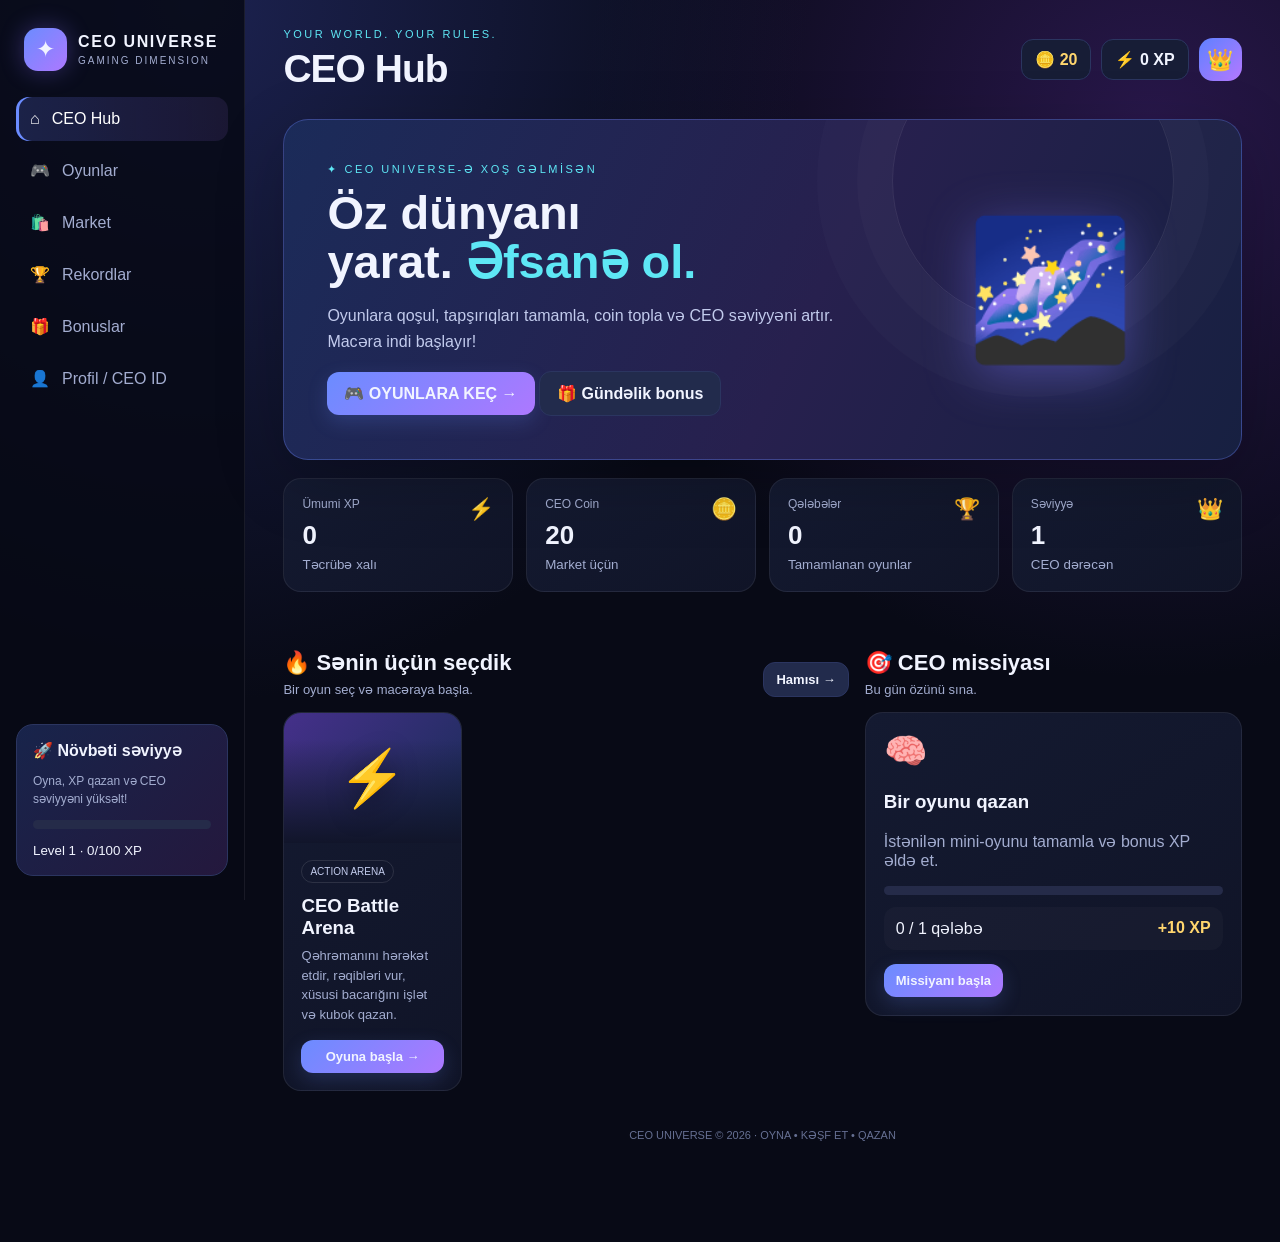
==== commit 55be71f8: "Update index.html" ====
--- a/index.html
+++ b/index.html
@@ -43,7 +43,9 @@
     <div class="two-col"><div><div class="section-head"><div><h2>🔥 Sənin üçün seçdik</h2><p>Bir oyun seç və macəraya başla.</p></div><button class="btn secondary small" onclick="showView('games')">Hamısı →</button></div><div class="games-grid" id="featuredGames"></div></div><div><div class="section-head"><div><h2>🎯 CEO missiyası</h2><p>Bu gün özünü sına.</p></div></div><div class="panel"><div style="font-size:35px">🧠</div><h3>Bir oyunu qazan</h3><p class="muted">İstənilən mini-oyunu tamamla və bonus XP əldə et.</p><div class="progress"><div id="missionProgress"></div></div><div class="list-row"><span id="missionText">0 / 1 qələbə</span><b style="color:var(--gold)">+10 XP</b></div><button class="btn small" style="margin-top:14px" onclick="showView('games')">Missiyanı başla</button></div></div></div>
   </section>
   <section class="view" id="view-games">
-    <div class="section-head"><div><h2>🎲 CEO DOMİNO</h2><p>Telefon və 101 — klassik daş oyunu, tünd göy-qızılı masa üslubunda.</p></div></div>
+    <div class="section-head"><div><h2>🎮 Mini oyunlar</h2><p>CEO Battle Arena və Domino oyunları.</p></div></div>
+    <div class="games-grid" id="allGames"></div>
+    <div class="section-head"><div><h2>🎲 CEO DOMİNO</h2><p>101 və Telefon rejimləri — botlara qarşı oyna.</p></div></div>
     <div class="dom-hero"><div class="dom-mark">🁣</div><div><div class="eyebrow">CEO UNIVERSE TABLE GAMES</div><h2>DOMİNO</h2><p>Daşlarını düz, rəqiblərini qabaql a və qalib gəl.</p></div></div>
     <div class="dom-tabs"><button class="btn" onclick="domSelectMode('101')">101 Domino</button><button class="btn secondary" onclick="domSelectMode('phone')">Telefon Domino</button></div>
     <div id="domLobby" class="dom-panel">
@@ -57,10 +59,11 @@
       <div class="dom-game-head"><div><span class="eyebrow" id="domGameMode">101 DOMİNO</span><h3 id="domTurn">Sənin növbəndir</h3></div><div class="pill gold">🏆 <span id="domScore">0</span></div></div>
       <div class="dom-table"><div class="dom-seat top" id="domSeatTop">Bot 2 · 7 daş</div><div class="dom-seat left" id="domSeatLeft">Bot 3 · 7 daş</div><div class="dom-chain" id="domChain"><span class="muted">İlk daşı qoy</span></div><div class="dom-seat right" id="domSeatRight">Bot 1 · 7 daş</div><div class="dom-seat bottom">Sən · <span id="domHandCount">7</span> daş</div></div>
       <div class="dom-ends" id="domEnds">Açıq uclar: —</div><div class="dom-hand" id="domHand"></div>
-      <div class="dom-actions"><button class="btn secondary small" onclick="domPass()">Pas</button><button class="btn secondary small" onclick="domNewRound()">Yeni raund</button></div>
+      <div class="dom-actions"><button class="btn secondary small" id="domDraw" onclick="domDraw()" disabled>Daş götür</button><button class="btn secondary small" id="domPassButton" onclick="domPass()">Pas</button><button class="btn secondary small" onclick="domNewRound()">Yeni raund</button></div>
       <p class="notice" id="domMessage">Uyğun daşı seç və masanın açıq ucuna qoy.</p>
     </div>
-    <div class="dom-footer-note">Botla solo oyun hazırdır. Real oyunçularla online otaqlar üçün server bağlantısı ayrıca qurulmalıdır.</div>
+    <div class="dom-footer-note">Botlara qarşı solo oyun. Onlayn oyun üçün ayrıca server bağlantısı lazımdır.</div>
+    <div id="gameStage" class="game-stage" style="display:none"></div>
   </section>
   <section class="view" id="view-market"><div class="section-head"><div><h2>🛍️ CEO Battle Market</h2><p>Döyüş qəhrəmanlarını coin ilə aç, seç və arenada onların gücündən istifadə et.</p></div><div class="pill gold">🪙 <span id="marketCoins">20</span></div></div><div class="panel" style="margin-bottom:18px;background:linear-gradient(120deg,#241b4b,#102c43)"><div style="display:flex;align-items:center;gap:16px"><div style="font-size:48px">⚔️</div><div><h3 style="margin:0 0 5px">Qəhrəman seçimi</h3><p class="muted" style="margin:0">Hər qəhrəmanın canı, sürəti və hücum gücü fərqlidir. Bahalı qəhrəmanlar üçün coin topla!</p></div></div></div><div class="games-grid" id="marketGrid"></div><p class="notice">Qəhrəmanlar bu brauzerdə yadda saxlanılır. Qəhrəman almaqla coin xərclənir; seçilmiş qəhrəman döyüşdə istifadə olunur. Coin-lər real pul deyil.</p></section>
   <section class="view" id="view-records"><div class="section-head"><div><h2>🏆 Şəxsi rekordlar</h2><p>İrəliləyişin bu cihazda saxlanılır.</p></div><button class="btn secondary small" onclick="resetStats()">Sıfırla</button></div><div class="stats"><div class="stat"><div class="stat-label">Qələbələr</div><div class="stat-value" id="recWins">0</div></div><div class="stat"><div class="stat-label">Oynanmış oyun</div><div class="stat-value" id="recPlays">0</div></div><div class="stat"><div class="stat-label">Ən yaxşı yaddaş</div><div class="stat-value" id="recMemory">—</div></div><div class="stat"><div class="stat-label">Açılmış əşyalar</div><div class="stat-value" id="recItems">0</div></div></div><div class="panel"><h3>📜 Son hadisələr</h3><div id="history" class="list"><div class="empty">Hələ rekord yoxdur. İlk oyunu qazan!</div></div></div><p class="notice">Qeyd: bu, şəxsi rekord cədvəlidir. Bütün istifadəçilər arasında onlayn reytinq üçün server və verilənlər bazası lazımdır.</p></section>
@@ -105,8 +108,8 @@
   runRewarded=true;state.dailyGameRewards[today].push(gameId);
   // Köhnə tarixçəni məhdud saxla ki, yaddaş böyüməsin.
   Object.keys(state.dailyGameRewards).sort().slice(0,-7).forEach(k=>delete state.dailyGameRewards[k]);
-  state.wins++;state.xp+=8+bonus;state.coins+=5;state.wonGames=[...new Set([...state.wonGames,gameId])];addHistory('🏆 '+(games.find(g=>g.id===gameId)?.name||'Oyun')+' — qələbə (+25 XP, +20 coin)');if(state.wins===1){state.xp+=10;addHistory('🎯 İlk qələbə missiyası: +10 XP')}if(state.wonGames.length===3){state.coins+=15;addHistory('🧩 Kəşfiyyatçı bonusu: +15 coin');notify('3 fərqli oyunda qələbə! +15 coin 🎉')}save();notify('Qələbə! +8 XP və +5 coin qazandın 🏆');renderHistory()}
-function startGame(id){if(arena&&arena.raf)cancelAnimationFrame(arena.raf);arena=null;activeGame=id;runRewarded=false;state.plays++;save();let g=games.find(x=>x.id===id),stage=document.getElementById('gameStage');stage.innerHTML=`<span class="tag">${g.type}</span><h3>${g.emoji} ${g.name}</h3><div id="gameContent"></div>`;let c=document.getElementById('gameContent');
+  state.wins++;state.xp+=8+bonus;state.coins+=5;state.wonGames=[...new Set([...state.wonGames,gameId])];addHistory('🏆 '+(games.find(g=>g.id===gameId)?.name||'Oyun')+' — qələbə (+'+(8+bonus)+' XP, +5 coin)');if(state.wins===1){state.xp+=10;addHistory('🎯 İlk qələbə missiyası: +10 XP')}if(state.wonGames.length===3){state.coins+=15;addHistory('🧩 Kəşfiyyatçı bonusu: +15 coin');notify('3 fərqli oyunda qələbə! +15 coin 🎉')}save();notify('Qələbə! +8 XP və +5 coin qazandın 🏆');renderHistory()}
+function startGame(id){let g=games.find(x=>x.id===id);if(!g){notify('Bu oyun tapılmadı.');return}showView('games');if(arena&&arena.raf)cancelAnimationFrame(arena.raf);arena=null;activeGame=id;runRewarded=false;state.plays++;save();let stage=document.getElementById('gameStage');stage.style.display='block';stage.innerHTML=`<span class="tag">${g.type}</span><h3>${g.emoji} ${g.name}</h3><div id="gameContent"></div>`;let c=document.getElementById('gameContent');
 if(id==='dungeon'){c.innerHTML='<p class="muted">Üç qapıdan birinin arxasında xəzinə var. Birini seç!</p><div class="choice-grid">'+[1,2,3].map(n=>`<button class="choice" onclick="dungeon(${n})">🚪 Qapı ${n}</button>`).join('')+'</div><p id="gameMsg" class="muted"></p>'}
 if(id==='racing'){c.innerHTML='<p>Yolun qarşına çıxan maneədən yayın. Hər düzgün seçim bir mərhələdir.</p><div class="big-number" id="raceTrack">🏁</div><p id="raceMsg">Hazırsan?</p><div class="game-controls"><button class="btn" onclick="race(true)">⬅️ Sola dön</button><button class="btn" onclick="race(false)">Sağa dön ➡️</button></div>'}
 if(id==='escape'){let a=Math.floor(Math.random()*8)+2,b=Math.floor(Math.random()*8)+2;window.escapeAnswer=a+b;c.innerHTML=`<p>Qapı şifrəsi üçün hesabla:</p><div class="big-number">${a} + ${b} = ?</div><input class="input" id="escapeInput" type="number" placeholder="Cavab"><button class="btn" onclick="escapeCheck()">Şifrəni yoxla</button><p id="gameMsg" class="muted"></p>`}
@@ -161,16 +164,16 @@
 function toggleSound(){soundOn=!soundOn;state.sound=soundOn;save();notify(soundOn?'Səs aktivdir 🔊':'Səs söndürüldü 🔇')}
 function exportSave(){let blob=new Blob([JSON.stringify(state,null,2)],{type:'application/json'}),url=URL.createObjectURL(blob),a=document.createElement('a');a.href=url;a.download='ceo-universe-save.json';a.click();URL.revokeObjectURL(url);notify('Saxlama faylı hazırdır 💾')}
 
-// CEO DOMINO — solo bot mode
-let dom={mode:'101',players:4,hand:[],bots:[],chain:[],turn:0,ends:[],started:false,roundOver:false,score:0,lastPlayer:0};
-function domSelectMode(mode){dom.mode=mode;document.getElementById('domModeTitle').textContent=mode==='101'?'101 Domino':'Telefon Domino';document.getElementById('domModeDesc').textContent=mode==='101'?'Əlindəki daşları birinci bitir və 101 xala çat.':'Telefon daşı yarananda dörd qol açılır. 365 xala çatan tərəf raundun sonunu gözləyir.';document.getElementById('domGameMode').textContent=mode==='101'?'101 DOMİNO':'TELEFON DOMİNO';}
+// CEO DOMINO — botlara qarşı oyun
+let dom={mode:'101',players:4,hand:[],bots:[],boneyard:[],chain:[],turn:0,ends:[],spinner:false,started:false,roundOver:false,score:0,passes:0};
+function domSelectMode(mode){dom.mode=mode;document.getElementById('domModeTitle').textContent=mode==='101'?'101 Domino':'Telefon Domino';document.getElementById('domModeDesc').textContent=mode==='101'?'Daşlarını birinci bitir və 101 xala çat.':'İkiqat daş masada dörd açıq qol yarada bilər. 365 xala çat.';document.getElementById('domGameMode').textContent=mode==='101'?'101 DOMİNO':'TELEFON DOMİNO';}
 function domPips(n){return n===0?'':Array(n).fill('•').join(' ')}
 function domTileHTML(a,b){return `<span class="dom-tile"><i>${domPips(a)||'·'}</i><i>${domPips(b)||'·'}</i></span>`}
-function domStart(){dom.players=Number(document.getElementById('domPlayers').value);dom.score=dom.score||0;domNewRound();document.getElementById('domLobby').style.display='none';document.getElementById('domGame').style.display='block';}
+function domStart(){dom.players=Number(document.getElementById('domPlayers').value);dom.score=0;domNewRound();document.getElementById('domLobby').style.display='none';document.getElementById('domGame').style.display='block';}
 function domNewRound(){
  const deck=[];for(let a=0;a<=6;a++)for(let b=a;b<=6;b++)deck.push([a,b]);
  for(let i=deck.length-1;i>0;i--){let j=Math.floor(Math.random()*(i+1));[deck[i],deck[j]]=[deck[j],deck[i]]}
- let count=dom.players===2?7:7;dom.hand=deck.splice(0,count);dom.bots=Array.from({length:dom.players-1},(_,i)=>({name:'Bot '+(i+1),hand:deck.splice(0,count)}));dom.chain=[];dom.ends=[];dom.turn=0;dom.roundOver=false;dom.started=true;domRender();if(dom.players>1&&dom.turn!==0)setTimeout(domBotTurn,500);
+ const count=7;dom.hand=deck.splice(0,count);dom.bots=Array.from({length:dom.players-1},(_,i)=>({name:'Bot '+(i+1),hand:deck.splice(0,count)}));dom.boneyard=deck;dom.chain=[];dom.ends=[];dom.spinner=false;dom.turn=0;dom.passes=0;dom.roundOver=false;dom.started=true;document.getElementById('domMessage').textContent='Uyğun daşı seç. Uyğun daşın yoxdursa, daş götür və ya pas ver.';domRender();
 }
 function domRender(){
  document.getElementById('domHandCount').textContent=dom.hand.length;document.getElementById('domScore').textContent=dom.score;
@@ -178,25 +181,38 @@
  document.getElementById('domChain').innerHTML=dom.chain.length?dom.chain.map(t=>domTileHTML(t[0],t[1])).join(''):'<span class="muted">İlk daşı qoy</span>';
  document.getElementById('domEnds').textContent=dom.ends.length?('Açıq uclar: '+dom.ends.join(' · ')):'Açıq uclar: —';
  document.getElementById('domHand').innerHTML=dom.hand.map((t,i)=>`<button onclick="domPlay(${i})" ${dom.roundOver||dom.turn!==0||!domCanPlay(t)?'disabled':''}>${domTileHTML(t[0],t[1])}</button>`).join('');
- document.getElementById('domTurn').textContent=dom.roundOver?'Raund bitdi':dom.turn===0?'Sənin növbəndir':'Bot oynayır…';
-}
-function domCanPlay(t){if(!dom.chain.length)return true;return dom.ends.includes(t[0])||dom.ends.includes(t[1])}
-function domPut(tile,side){
- if(!dom.chain.length){dom.chain=[tile.slice()];dom.ends=[tile[0],tile[1]];return}
- let [a,b]=tile;
- if(side==='left'){let e=dom.ends[0];if(b===e){dom.chain.unshift(tile.slice())}else if(a===e){dom.chain.unshift([b,a])}else return;dom.ends[0]=dom.chain[0][0]}
- else {let e=dom.ends[1];if(a===e){dom.chain.push(tile.slice())}else if(b===e){dom.chain.push([b,a])}else return;dom.ends[1]=dom.chain[dom.chain.length-1][1]}
- // Telephone: the first double becomes the spinner; four arms are represented by four open ends.
- if(dom.mode==='phone'&&dom.chain.length===2&&a===b){dom.ends=[dom.ends[0],dom.ends[1],a,a];}
-}
-function domPlay(i){if(dom.roundOver||dom.turn!==0)return;let tile=dom.hand[i];if(!tile)return;if(!dom.chain.length){dom.hand.splice(i,1);domPut(tile,'right')}else{let side=dom.ends[0]===tile[0]||dom.ends[0]===tile[1]?'left':'right';dom.hand.splice(i,1);domPut(tile,side)}if(!dom.hand.length){domRoundEnd(true);return}dom.turn=1;domRender();setTimeout(domBotTurn,650)}
+ document.getElementById('domTurn').textContent=dom.roundOver?'Raund bitdi':dom.turn===0?'Sənin növbəndir':`Bot ${dom.turn} oynayır…`;
+ const draw=document.getElementById('domDraw');if(draw)draw.disabled=dom.roundOver||dom.turn!==0||dom.hand.some(domCanPlay)||dom.boneyard.length===0;
+ const pass=document.getElementById('domPassButton');if(pass)pass.disabled=dom.roundOver||dom.turn!==0||dom.hand.some(domCanPlay)||dom.boneyard.length>0;
+}
+function domCanPlay(t){return !dom.chain.length||dom.ends.some(e=>t[0]===e||t[1]===e)}
+function domPut(tile,endIndex){
+ if(!dom.chain.length){dom.chain=[tile.slice()];dom.ends=[tile[0],tile[1]];if(dom.mode==='phone'&&tile[0]===tile[1]){dom.spinner=true;dom.ends=[tile[0],tile[1],tile[0],tile[0]];}return true}
+ const e=dom.ends[endIndex];let other;
+ if(tile[0]===e)other=tile[1];else if(tile[1]===e)other=tile[0];else return false;
+ if(endIndex===0)dom.chain.unshift(tile[0]===e?tile.slice():[tile[1],tile[0]]);
+ else if(endIndex===1)dom.chain.push(tile[0]===e?tile.slice():[tile[1],tile[0]]);
+ else dom.chain.push(tile.slice());
+ dom.ends[endIndex]=other;
+ // Telefon rejimində ilk qoşulan qoşa daş dörd açıq qol yaradır.
+ if(dom.mode==='phone'&&!dom.spinner&&tile[0]===tile[1]){dom.spinner=true;dom.ends=[dom.ends[0],dom.ends[1],tile[0],tile[0]];}
+ return true;
+}
+function domBestEnd(tile){return dom.ends.findIndex(e=>tile[0]===e||tile[1]===e)}
+function domPlay(i){if(dom.roundOver||dom.turn!==0)return;const tile=dom.hand[i];if(!tile)return;const side=dom.chain.length?domBestEnd(tile):1;if(dom.chain.length&&side<0)return;dom.hand.splice(i,1);domPut(tile,side);dom.passes=0;if(!dom.hand.length){domRoundEnd(0);return}domAdvanceTurn();}
+function domAdvanceTurn(){if(dom.roundOver)return;dom.turn=(dom.turn+1)%dom.players;domRender();if(dom.turn!==0)setTimeout(domBotTurn,500);}
 function domBotTurn(){
- if(dom.roundOver)return;let bot=dom.bots[0];if(!bot){dom.turn=0;domRender();return}
- let idx=bot.hand.findIndex(domCanPlay);if(idx>=0){let tile=bot.hand.splice(idx,1)[0];let side=!dom.chain.length?'right':(dom.ends[0]===tile[0]||dom.ends[0]===tile[1]?'left':'right');domPut(tile,side);if(!bot.hand.length){domRoundEnd(false);return}}
- dom.turn=0;domRender();if(!dom.hand.some(domCanPlay)&&bot.hand.some(domCanPlay)){dom.turn=1;domRender();setTimeout(domBotTurn,650)}
-}
-function domRoundEnd(playerWon){dom.roundOver=true;let msg=document.getElementById('domMessage');if(playerWon){let points=dom.bots.reduce((s,b)=>s+b.hand.reduce((x,t)=>x+t[0]+t[1],0),0);dom.score+=points;msg.textContent=`🎉 Raundu qazandın! Rəqiblərin daş xalları: ${points}. Sənin hesabın: ${dom.score}.`;}else{let points=dom.hand.reduce((s,t)=>s+t[0]+t[1],0);dom.score+=points;msg.textContent=`Raund bitdi. Əlində qalan daşların xalı: ${points}.`;}if(dom.mode==='101'&&dom.score>=101){msg.textContent+=' 101 xala çatdın — qalib!';}if(dom.mode==='phone'&&dom.score>=365){msg.textContent+=' 365 xala çatmısan; yekun üçün raund sonunu gözlə.';}domRender();}
-function domPass(){if(dom.roundOver)return;if(dom.hand.some(domCanPlay)){document.getElementById('domMessage').textContent='Uyğun daşın var — pas edə bilməzsən.';return}dom.turn=1;domRender();setTimeout(domBotTurn,500)}
+ if(dom.roundOver||dom.turn===0)return;const bot=dom.bots[dom.turn-1];if(!bot)return;
+ let idx=bot.hand.findIndex(domCanPlay);
+ while(idx<0&&dom.boneyard.length){bot.hand.push(dom.boneyard.pop());idx=bot.hand.findIndex(domCanPlay)}
+ if(idx>=0){const tile=bot.hand.splice(idx,1)[0],side=dom.chain.length?domBestEnd(tile):1;domPut(tile,side);dom.passes=0;if(!bot.hand.length){domRoundEnd(dom.turn);return}}
+ else{dom.passes++;if(dom.passes>=dom.players){domRoundEnd(-1);return}}
+ domAdvanceTurn();
+}
+function domDraw(){if(dom.roundOver||dom.turn!==0||dom.hand.some(domCanPlay)||!dom.boneyard.length)return;dom.hand.push(dom.boneyard.pop());document.getElementById('domMessage').textContent='Bir daş götürdün. İndi uyğun daşın varsa, onu oyna.';domRender();}
+function domPass(){if(dom.roundOver||dom.turn!==0)return;if(dom.hand.some(domCanPlay)){document.getElementById('domMessage').textContent='Uyğun daşın var — pas edə bilməzsən.';return}if(dom.boneyard.length){document.getElementById('domMessage').textContent='Əvvəlcə qalan daşlardan götür.';return}dom.passes++;if(dom.passes>=dom.players){domRoundEnd(-1);return}domAdvanceTurn();}
+function domRoundEnd(winner){dom.roundOver=true;const msg=document.getElementById('domMessage');const allHands=[dom.hand,...dom.bots.map(b=>b.hand)];if(winner>=0){const points=allHands.reduce((sum,h,i)=>sum+(i===winner?0:h.reduce((v,t)=>v+t[0]+t[1],0)),0);dom.score+=points;msg.textContent=`🎉 ${winner===0?'Raundu qazandın!':'Bot '+winner+' raundu qazandı.'} Rəqiblərin qalan daş xalı: ${points}. Hesab: ${dom.score}.`;}else{const totals=allHands.map(h=>h.reduce((v,t)=>v+t[0]+t[1],0));const low=Math.min(...totals);const best=totals.indexOf(low);const points=totals.reduce((sum,v,i)=>sum+(i===best?0:v),0);dom.score+=best===0?points:0;msg.textContent=`Oyun bağlandı. Ən az xal ${best===0?'səndədir':'Bot '+best+'-dədir'} (${low}).`;}
+ if(dom.mode==='101'&&dom.score>=101)msg.textContent+=' 101 xala çatdın!';if(dom.mode==='phone'&&dom.score>=365)msg.textContent+=' 365 xala çatdın!';domRender();}
 
 renderStats();renderHistory();
 </script>
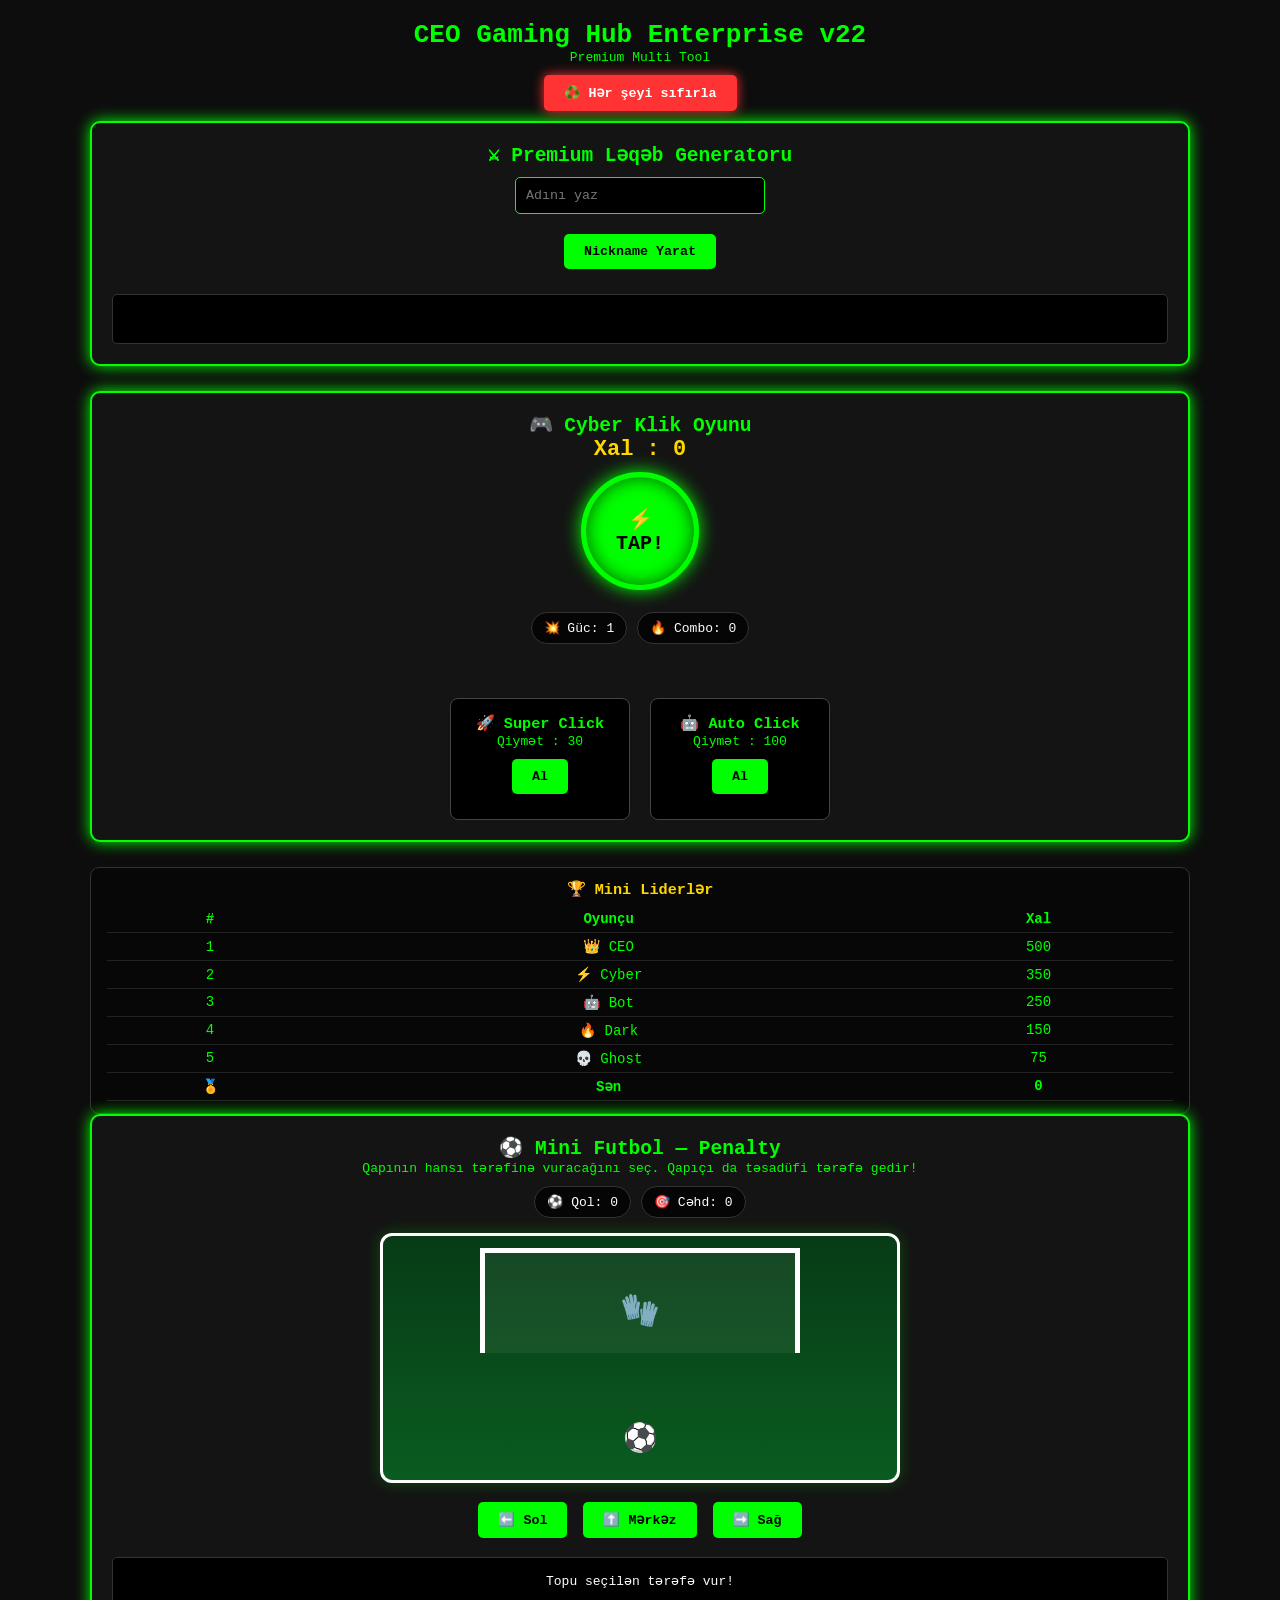
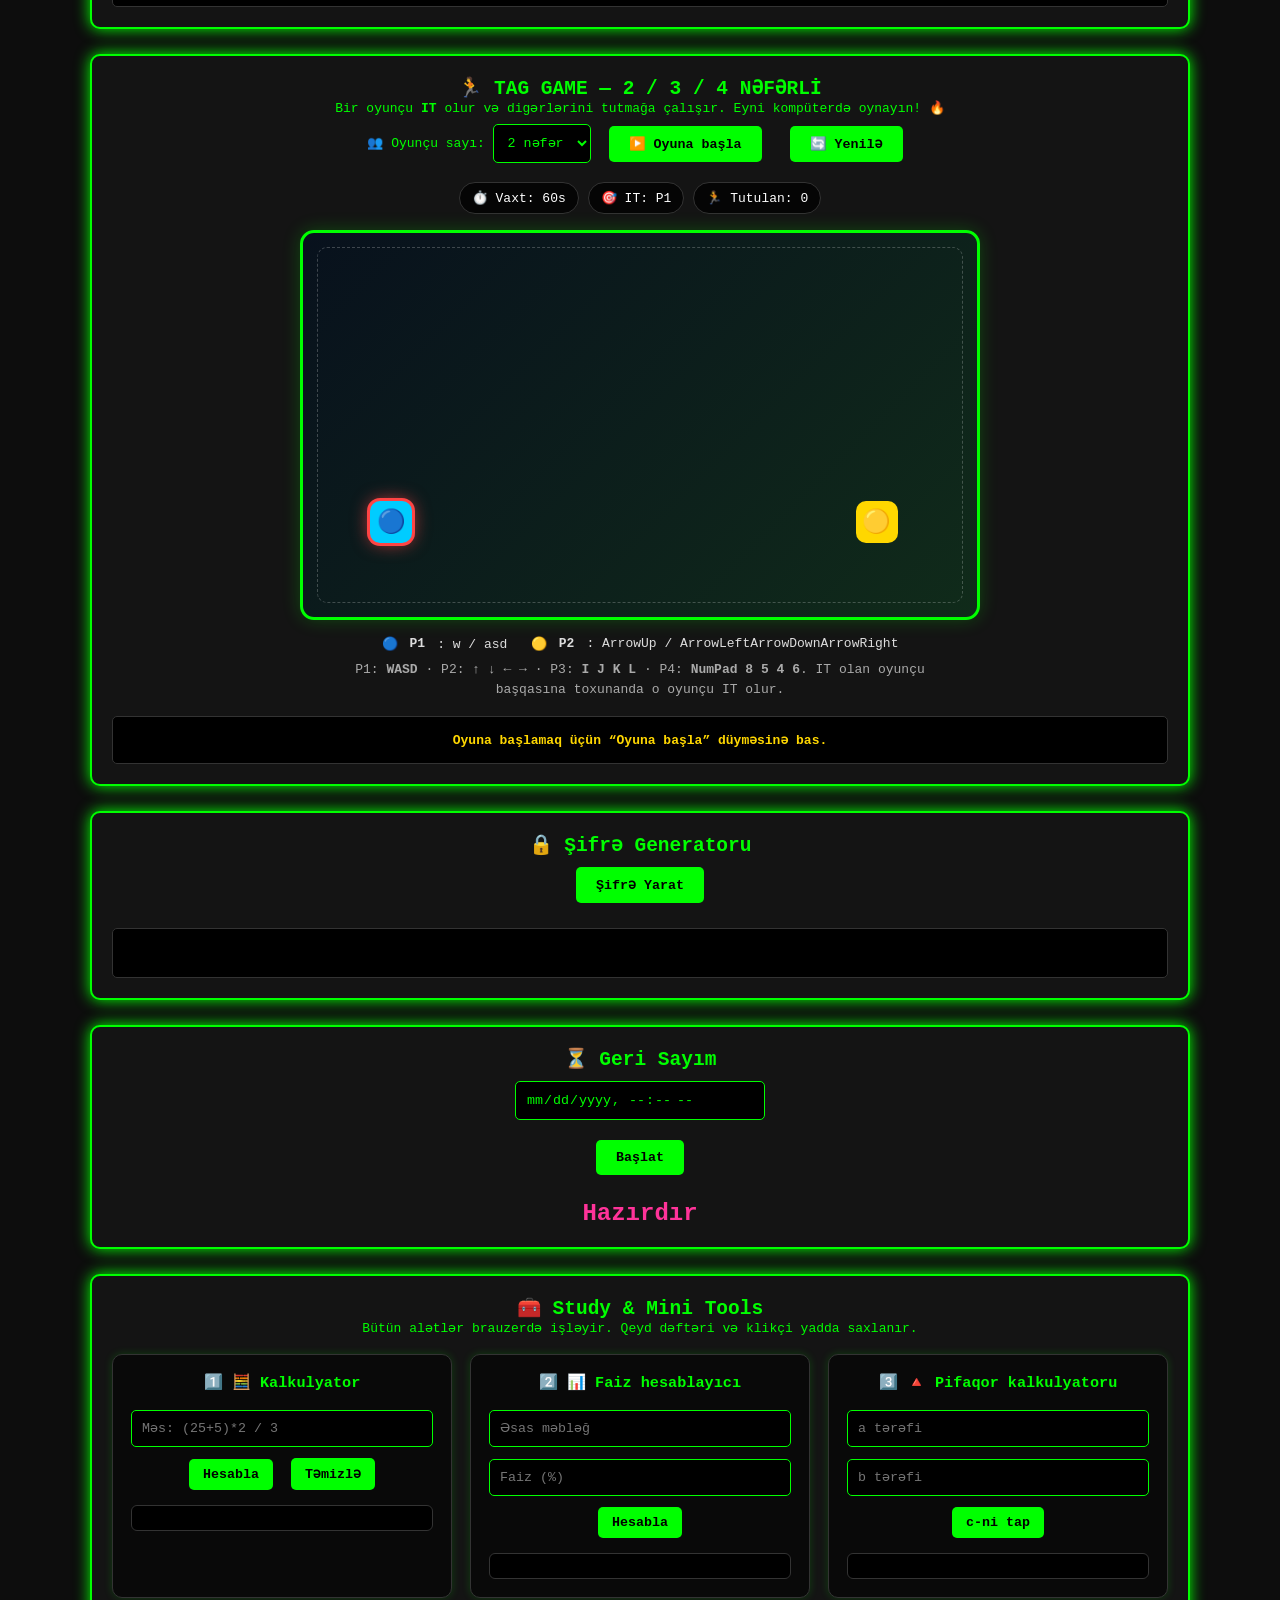
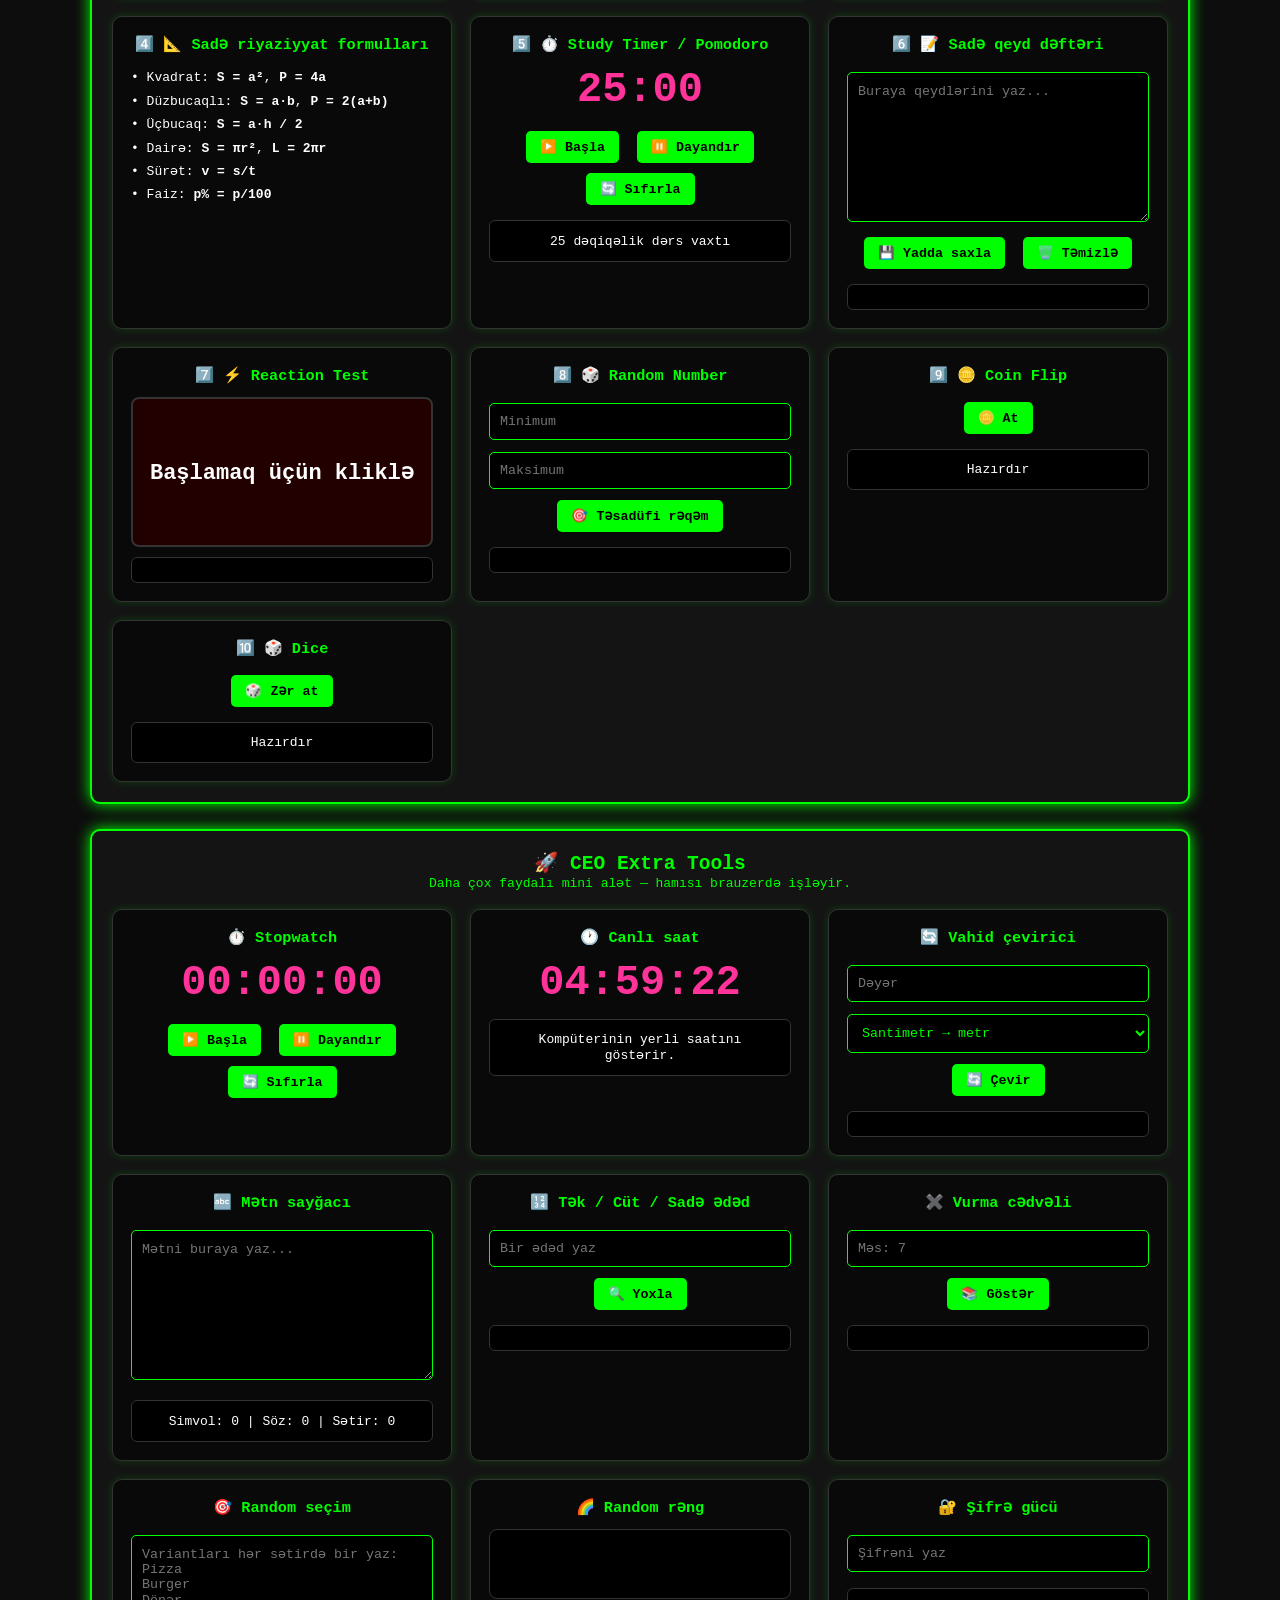
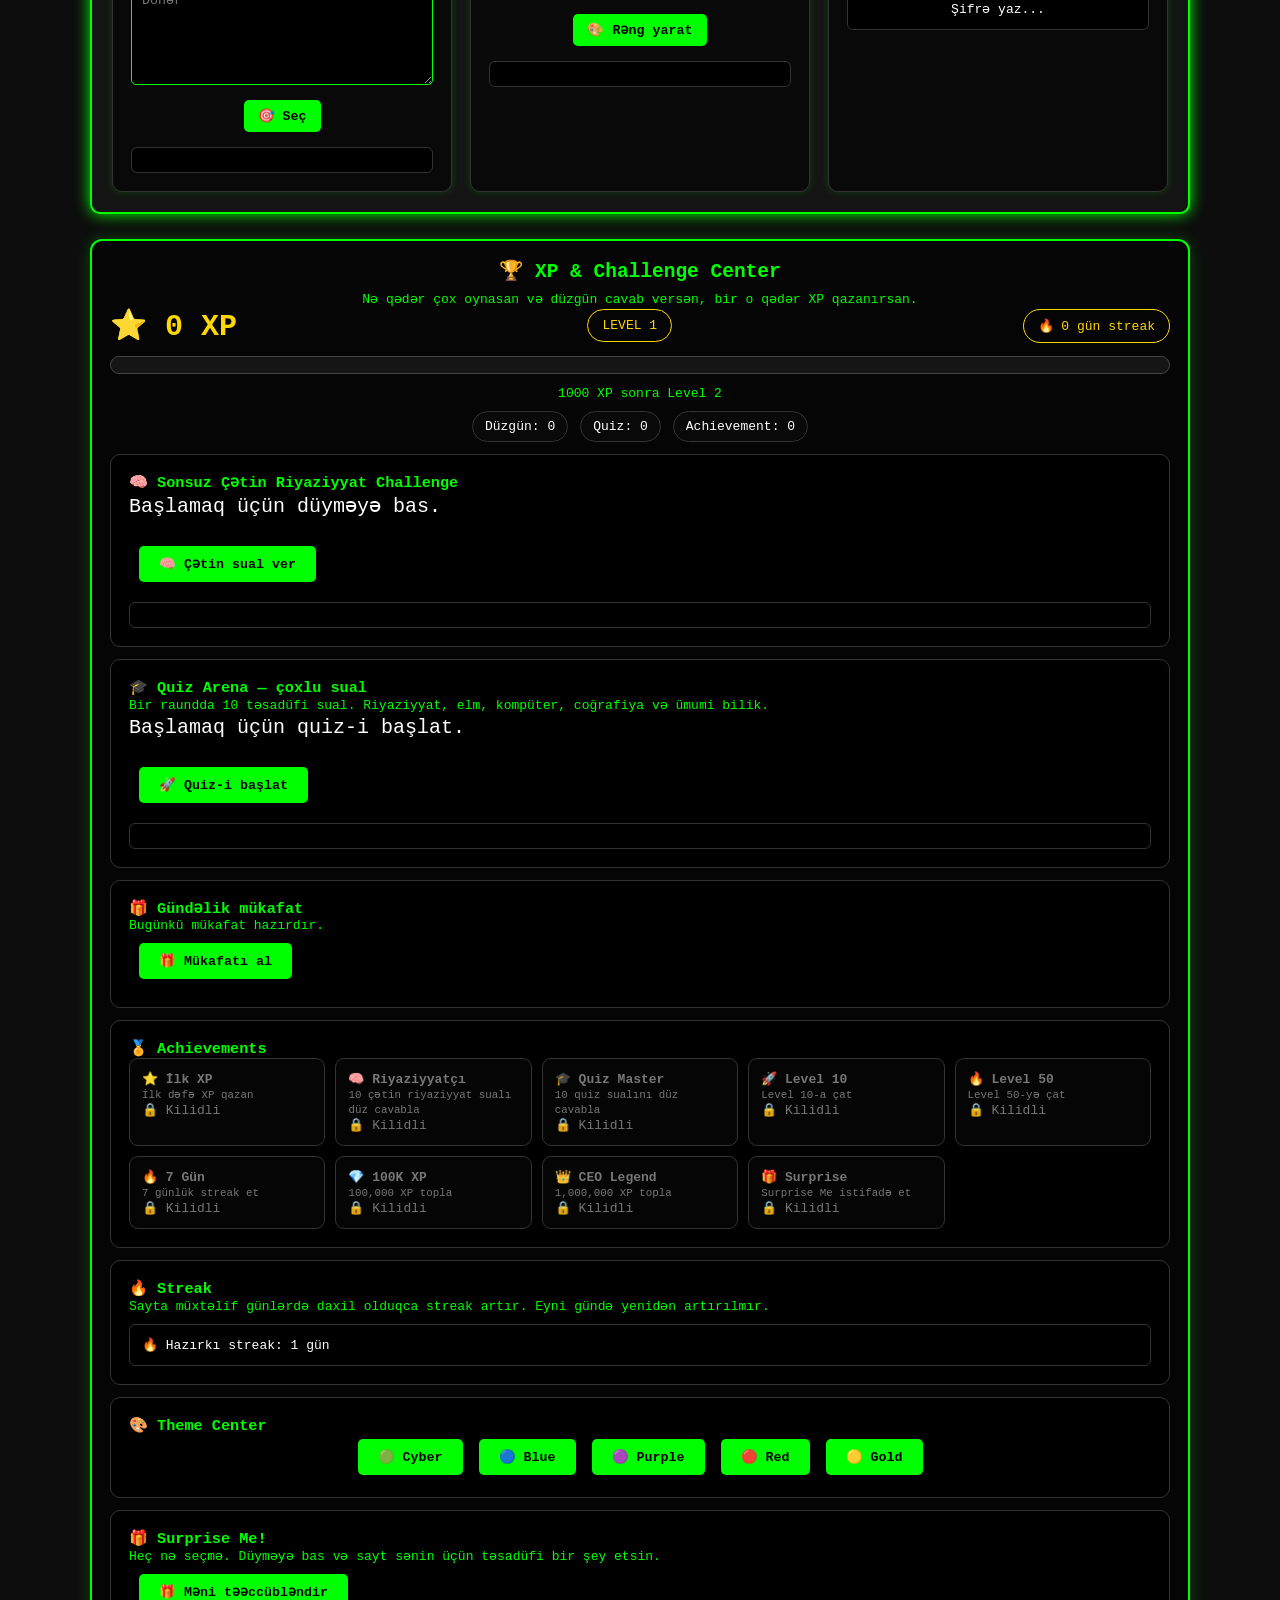
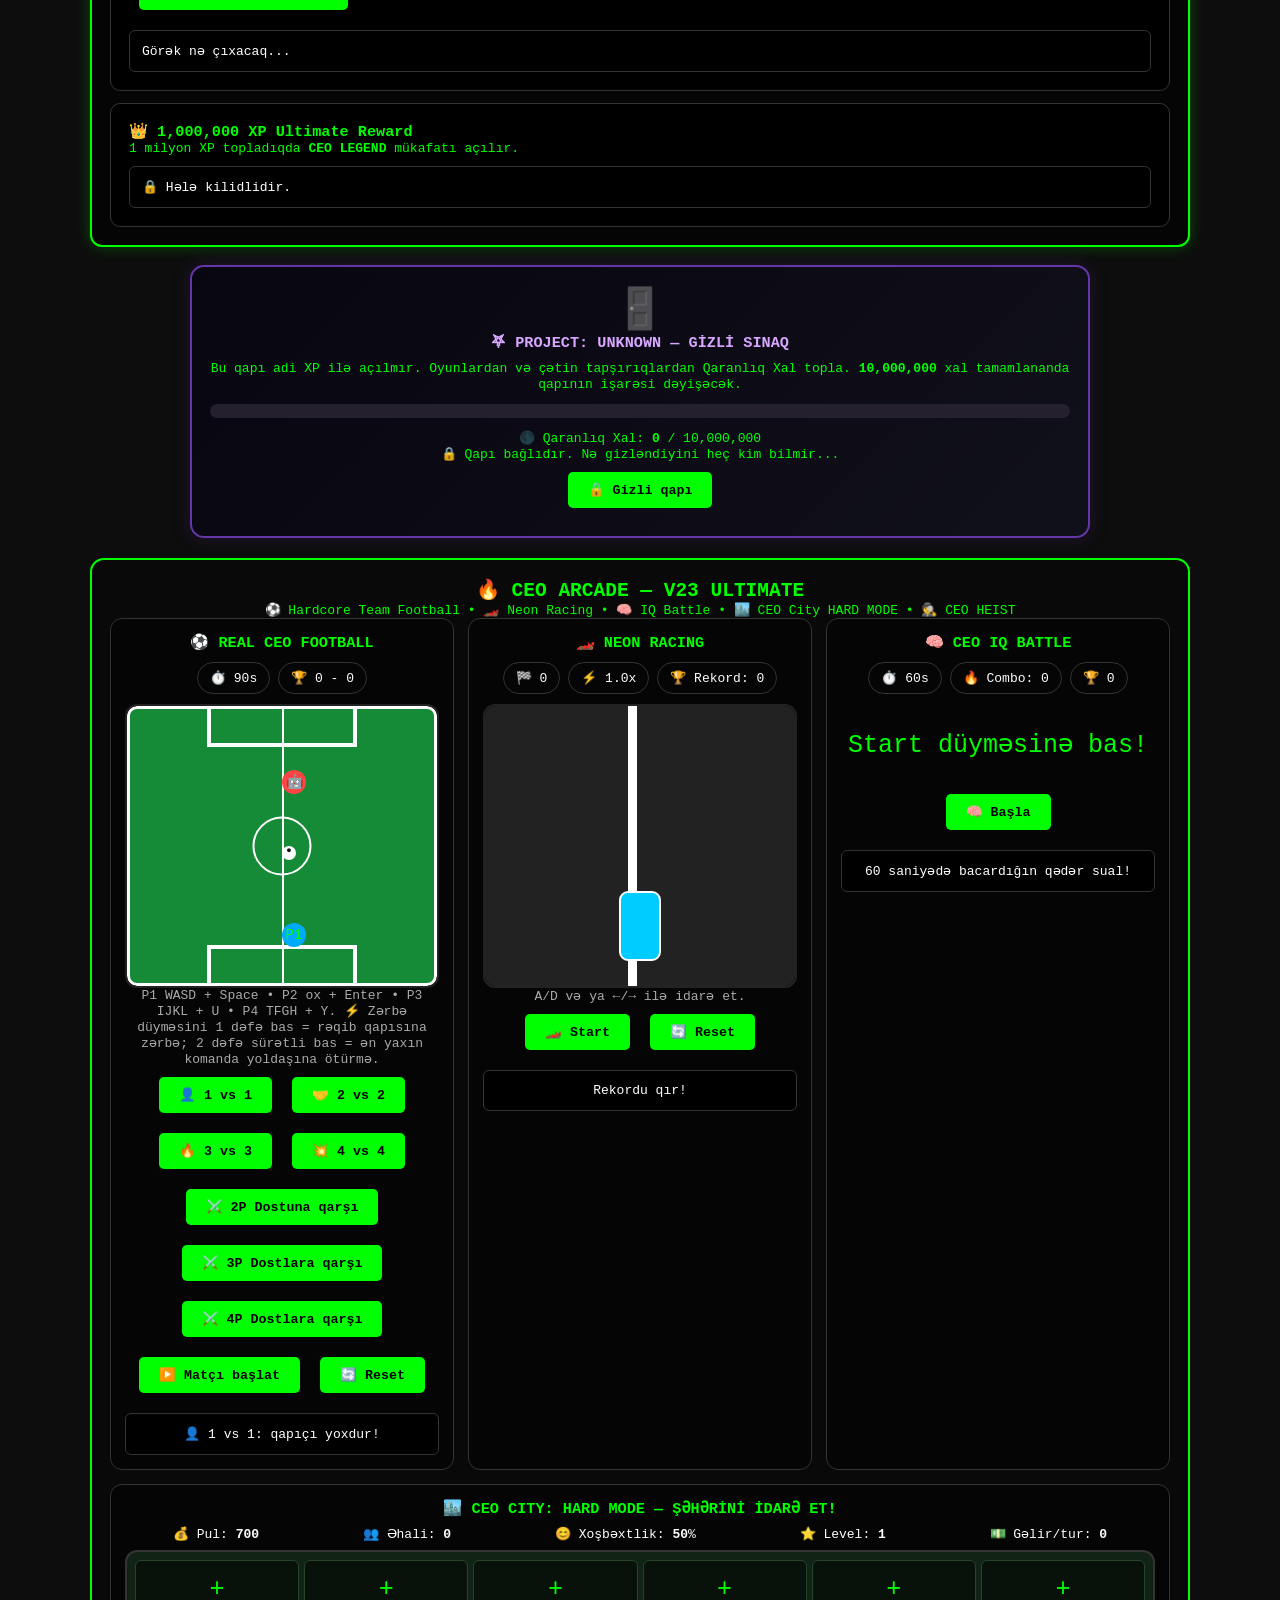
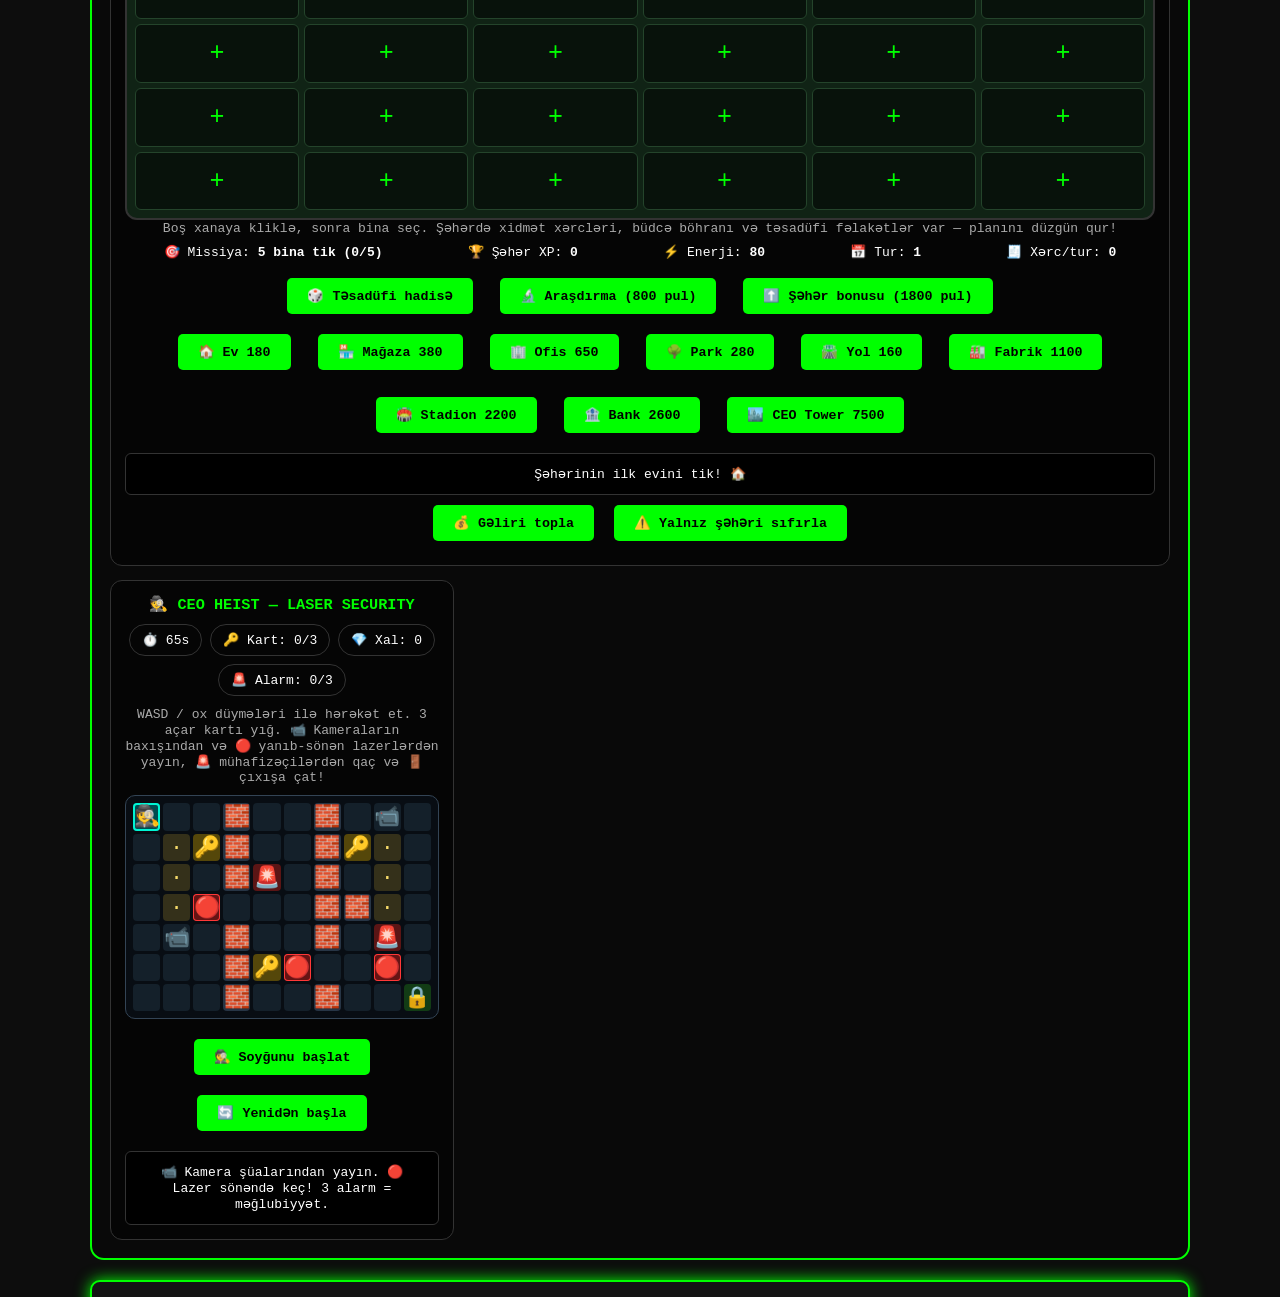
==== commit b7ecd758: "Update index.html" ====
--- a/index.html
+++ b/index.html
@@ -2,219 +2,1844 @@
 <html lang="az">
 <head>
 <meta charset="UTF-8">
-<meta name="viewport" content="width=device-width, initial-scale=1">
-<meta name="theme-color" content="#090b18">
-<meta name="description" content="CEO Universe — oyunlar, tapşırıqlar, XP, coin və rekordlar.">
-<title>CEO UNIVERSE — Gaming Hub</title>
+<meta name="viewport" content="width=device-width, initial-scale=1.0">
+<title>CEO Gaming Hub — Pulsuz Onlayn Mini Oyunlar</title>
+<meta name="description" content="CEO Gaming Hub: futbol, CEO Heist, yarış, quiz və əyləncəli mini oyunları pulsuz oyna. XP topla, nailiyyətlər aç və dostlarınla yarış!">
+<meta name="robots" content="index, follow, max-image-preview:large">
+<meta name="author" content="CEO Gaming Hub">
+<meta name="theme-color" content="#0d0d0d">
+<link rel="canonical" href="https://bramiz2012.github.io/ceo-tool/">
+<meta property="og:type" content="website">
+<meta property="og:title" content="CEO Gaming Hub — Pulsuz Onlayn Mini Oyunlar">
+<meta property="og:description" content="Futbol, CEO Heist, yarış, quiz və daha çox mini oyun. Pulsuz oyna və XP topla!">
+<meta property="og:url" content="https://bramiz2012.github.io/ceo-tool/">
+<meta name="twitter:card" content="summary">
+<meta name="twitter:title" content="CEO Gaming Hub — Pulsuz Onlayn Mini Oyunlar">
+<meta name="twitter:description" content="Futbol, CEO Heist, yarış, quiz və daha çox mini oyun. Pulsuz oyna və XP topla!">
+<script type="application/ld+json">
+{
+  "@context": "https://schema.org",
+  "@type": "WebSite",
+  "name": "CEO Gaming Hub",
+  "url": "https://bramiz2012.github.io/ceo-tool/",
+  "description": "Pulsuz onlayn mini oyunlar: futbol, yarış, quiz və CEO Heist."
+}
+</script>
+
 <style>
-:root{--bg:#080a16;--panel:#11152a;--panel2:#171d38;--line:#2b3560;--text:#f1f4ff;--muted:#a3add0;--blue:#6b8cff;--cyan:#5ee7f5;--purple:#ad78ff;--good:#65f0b1;--gold:#ffd66e;--danger:#ff6b8d}
-*{box-sizing:border-box}body{margin:0;background:radial-gradient(ellipse at 15% 0%,#1c2250 0,transparent 40%),radial-gradient(ellipse at 90% 10%,#28174a 0,transparent 35%),var(--bg);color:var(--text);font-family:Inter,Segoe UI,Arial,sans-serif;min-height:100vh}button{font:inherit;cursor:pointer;border:0;color:inherit}button:focus-visible{outline:2px solid var(--cyan);outline-offset:3px}.app{display:grid;grid-template-columns:245px 1fr;min-height:100vh}.sidebar{padding:24px 16px;border-right:1px solid #ffffff12;background:#080a16d9;position:sticky;top:0;height:100vh;display:flex;flex-direction:column;gap:22px}.brand{display:flex;align-items:center;gap:11px;padding:4px 8px}.logo{width:43px;height:43px;border-radius:14px;background:linear-gradient(135deg,var(--blue),var(--purple));display:grid;place-items:center;font-size:23px;box-shadow:0 0 25px #816cff55}.brand strong{letter-spacing:1.6px;font-size:16px}.brand small{display:block;color:var(--muted);font-size:10px;letter-spacing:2px;margin-top:4px}.nav{display:grid;gap:7px}.nav button{background:transparent;color:var(--muted);padding:13px 14px;border-radius:13px;text-align:left;display:flex;gap:12px;align-items:center;transition:.2s}.nav button:hover,.nav button.active{color:white;background:linear-gradient(90deg,#667cff33,#ad78ff1a);box-shadow:inset 3px 0 var(--blue)}.side-bottom{margin-top:auto;background:linear-gradient(135deg,#18244b,#24183d);border:1px solid var(--line);border-radius:17px;padding:16px}.side-bottom p{color:var(--muted);font-size:12px;line-height:1.5}.main{padding:28px clamp(16px,3vw,42px) 100px;min-width:0;max-width:1600px;width:100%;margin:auto}.topbar{display:flex;align-items:center;justify-content:space-between;gap:16px;margin-bottom:28px}.eyebrow{font-size:11px;color:var(--cyan);letter-spacing:2.5px;text-transform:uppercase}.page-title{font-size:clamp(26px,4vw,39px);margin:7px 0 0;letter-spacing:-1px}.top-actions{display:flex;align-items:center;gap:10px}.pill{background:#171d36;border:1px solid var(--line);padding:10px 13px;border-radius:12px;white-space:nowrap;font-weight:700}.pill.gold{color:var(--gold)}.avatar{width:43px;height:43px;border-radius:14px;background:linear-gradient(135deg,#5e81ff,#b578ff);display:grid;place-items:center;font-size:21px}.view{display:none;animation:appear .25s ease}.view.active{display:block}@keyframes appear{from{opacity:.3;transform:translateY(5px)}to{opacity:1;transform:none}}.hero{position:relative;overflow:hidden;padding:clamp(23px,4vw,43px);border:1px solid #7186ff55;border-radius:25px;background:linear-gradient(115deg,#1b2b59 0%,#27204e 55%,#172041 100%);display:grid;grid-template-columns:1.5fr .8fr;gap:20px;align-items:center;box-shadow:0 20px 70px #0003}.hero:after{content:"";position:absolute;width:280px;height:280px;border:1px solid #ffffff16;border-radius:50%;right:7%;top:-80px;box-shadow:0 0 0 35px #ffffff05,0 0 0 75px #ffffff04}.hero h2{font-size:clamp(29px,4vw,47px);line-height:1.05;margin:12px 0}.hero p{color:#c2cbed;line-height:1.65;max-width:590px}.hero-art{z-index:1;text-align:center;font-size:clamp(75px,11vw,135px);filter:drop-shadow(0 10px 25px #7e78ff66)}.btn{padding:12px 17px;border-radius:12px;font-weight:800;background:linear-gradient(135deg,var(--blue),var(--purple));box-shadow:0 7px 20px #6b8cff33;transition:transform .15s}.btn:hover{transform:translateY(-2px)}.btn.secondary{background:#222b4c;box-shadow:none;border:1px solid var(--line)}.btn.good{background:linear-gradient(135deg,#2cbf9c,#5ee7f5);color:#07191c}.btn.small{padding:9px 12px;font-size:13px}.stats{display:grid;grid-template-columns:repeat(4,minmax(0,1fr));gap:13px;margin:18px 0 30px}.stat,.card,.game-card,.panel{background:linear-gradient(145deg,#141a31,#101427);border:1px solid #ffffff12;border-radius:18px;padding:18px;min-width:0}.stat-label{color:var(--muted);font-size:12px}.stat-value{font-size:26px;font-weight:850;margin:9px 0 4px}.stat-icon{float:right;font-size:21px}.section-head{display:flex;justify-content:space-between;align-items:end;gap:12px;margin:28px 0 15px}.section-head h2{margin:0;font-size:22px}.section-head p{margin:6px 0 0;color:var(--muted);font-size:13px}.games-grid{display:grid;grid-template-columns:repeat(3,minmax(0,1fr));gap:15px}.game-card{padding:0;overflow:hidden;display:flex;flex-direction:column}.game-banner{height:130px;display:grid;place-items:center;font-size:55px;position:relative}.game-banner:after{content:"";position:absolute;inset:0;background:linear-gradient(0deg,#11152a,transparent 80%)}.game-banner span{z-index:1;filter:drop-shadow(0 5px 14px #0006)}.game-body{padding:17px;display:flex;flex-direction:column;flex:1}.game-body h3{margin:0 0 7px}.game-body p{font-size:13px;color:var(--muted);line-height:1.5;margin:0 0 16px;flex:1}.tag{display:inline-block;border:1px solid #ffffff1c;border-radius:99px;padding:5px 8px;color:#c5ceef;font-size:10px;margin-bottom:12px;width:max-content}.game-body button{width:100%}.two-col{display:grid;grid-template-columns:1.2fr .8fr;gap:16px}.progress{height:9px;background:#252b49;border-radius:99px;overflow:hidden;margin:12px 0}.progress div{height:100%;width:0;background:linear-gradient(90deg,var(--blue),var(--cyan));border-radius:99px;transition:width .3s}.muted{color:var(--muted)}.list{display:grid;gap:10px}.list-row{display:flex;align-items:center;justify-content:space-between;gap:10px;padding:12px;background:#ffffff06;border-radius:12px}.empty{padding:30px;text-align:center;color:var(--muted)}.game-stage{margin-top:20px;border:1px solid var(--line);border-radius:20px;padding:clamp(18px,3vw,30px);background:#10152a;min-height:230px}.game-stage h3{margin-top:0}.game-controls{display:flex;flex-wrap:wrap;gap:9px;margin-top:17px}.choice-grid{display:grid;grid-template-columns:repeat(2,minmax(0,1fr));gap:10px;max-width:560px}.choice{padding:17px;background:#1b2343;border:1px solid #35416e;border-radius:13px;text-align:left}.choice:hover{border-color:var(--cyan);background:#25315a}.big-number{font-size:55px;font-weight:900;letter-spacing:5px;margin:20px 0}.input{background:#090d1d;border:1px solid var(--line);border-radius:11px;padding:12px;color:white;width:min(100%,300px);font-size:16px}.toast{position:fixed;right:20px;bottom:20px;background:#1c2b4c;border:1px solid #5ee7f5;border-radius:14px;padding:14px 18px;box-shadow:0 12px 40px #0007;z-index:20;display:none;max-width:calc(100vw - 40px)}.toast.show{display:block;animation:appear .2s}.mobile-nav{display:none}.notice{font-size:12px;color:var(--muted);line-height:1.6}.footer{color:#667093;text-align:center;font-size:11px;margin-top:38px}.settings-row{display:flex;justify-content:space-between;align-items:center;gap:12px;padding:14px 0;border-bottom:1px solid #ffffff10}
-.arena-wrap{display:grid;grid-template-columns:minmax(0,1fr) 190px;gap:14px;align-items:start}.arena-board{width:100%;display:block;background:#0b1228;border:1px solid #35416e;border-radius:16px;touch-action:none}.arena-side{display:grid;gap:10px}.arena-stat{background:#171d38;border:1px solid #ffffff12;border-radius:12px;padding:12px}.arena-stat small{display:block;color:var(--muted);margin-bottom:5px}.arena-stat strong{font-size:20px}.arena-controls{display:grid;grid-template-columns:repeat(3,1fr);gap:7px;margin-top:12px}.arena-controls button{min-height:48px;touch-action:none;user-select:none}.arena-actions{display:grid;grid-template-columns:1fr 1fr;gap:8px;margin-top:10px}.arena-hint{font-size:12px;color:var(--muted);line-height:1.5}
-.dom-hero{display:flex;align-items:center;gap:22px;padding:28px;border:1px solid #b18b3d66;border-radius:22px;background:radial-gradient(circle at 20% 50%,#25404c,transparent 55%),linear-gradient(120deg,#0c1b2b,#10283b 60%,#1d2837);box-shadow:0 18px 55px #0005;margin-bottom:18px}.dom-mark{font-size:75px;filter:drop-shadow(0 0 18px #f3c85b55)}.dom-hero h2{font-size:clamp(32px,5vw,52px);letter-spacing:9px;color:#f5cf68;margin:4px 0}.dom-hero p{color:#c0c9d1;margin:0}.dom-tabs{display:flex;gap:10px;margin:16px 0}.dom-panel{padding:22px;border:1px solid #b18b3d55;border-radius:20px;background:linear-gradient(145deg,#102235,#0c1726);box-shadow:0 15px 45px #0004}.dom-options{display:grid;grid-template-columns:repeat(3,minmax(0,1fr));gap:12px;margin:18px 0}.dom-options label{display:grid;gap:8px;color:#e8d9ad;font-size:13px}.dom-options .input{width:100%}.dom-game-head{display:flex;justify-content:space-between;align-items:center;gap:12px}.dom-table{position:relative;min-height:270px;margin:18px 0;padding:62px 55px;border:1px solid #b9954e66;border-radius:18px;background:radial-gradient(ellipse,#17394a,#0b1a29 70%);display:flex;align-items:center;justify-content:center;overflow:auto}.dom-chain{display:flex;align-items:center;justify-content:center;gap:4px;flex-wrap:wrap;max-width:100%;min-height:60px}.dom-seat{position:absolute;color:#e7d9b5;font-size:12px;background:#182c3c;border:1px solid #b9954e66;border-radius:30px;padding:7px 12px}.dom-seat.top{top:12px;left:50%;transform:translateX(-50%)}.dom-seat.bottom{bottom:12px;left:50%;transform:translateX(-50%)}.dom-seat.left{left:10px;top:50%;transform:translateY(-50%)}.dom-seat.right{right:10px;top:50%;transform:translateY(-50%)}.dom-tile{display:inline-flex;align-items:center;justify-content:center;gap:0;background:#f6f0df;color:#141414;border:1px solid #c8ad72;border-radius:7px;box-shadow:0 3px 8px #0007;font-weight:900;min-width:52px;height:27px;font-size:14px}.dom-tile i{font-style:normal;display:grid;place-items:center;width:25px}.dom-tile i+i{border-left:1px solid #9b855d;height:100%}.dom-hand{display:flex;gap:7px;flex-wrap:wrap;justify-content:center;padding:15px 5px}.dom-hand button{border:0;background:transparent;padding:3px;cursor:pointer}.dom-hand button:disabled{opacity:.3;cursor:not-allowed}.dom-hand button.selected .dom-tile{transform:translateY(-8px);outline:2px solid #f4ca5b}.dom-ends{text-align:center;color:#e6ca80;font-size:13px}.dom-actions{display:flex;gap:9px;justify-content:center}.dom-footer-note{font-size:12px;color:var(--muted);margin-top:16px}.dom-table .dom-tile{transform:scale(.92)}
-@media(max-width:800px){.arena-wrap{grid-template-columns:1fr}.arena-side{grid-template-columns:repeat(3,minmax(0,1fr))}.arena-controls,.arena-actions{grid-column:1/-1}.arena-board{max-height:52vh}.arena-side .arena-stat strong{font-size:17px}}
-@media(max-width:1000px){.app{grid-template-columns:205px 1fr}.games-grid{grid-template-columns:repeat(2,minmax(0,1fr))}.stats{grid-template-columns:repeat(2,minmax(0,1fr))}.hero{grid-template-columns:1fr .5fr}.two-col{grid-template-columns:1fr}}
-@media(max-width:680px){.app{display:block}.sidebar{display:none}.main{padding:19px 14px 95px}.topbar{align-items:flex-start;margin-bottom:20px}.top-actions{gap:6px}.pill{padding:9px;font-size:12px}.avatar{width:37px;height:37px}.hero{grid-template-columns:1fr;padding:24px}.hero-art{display:none}.games-grid{grid-template-columns:1fr}.game-banner{height:115px}.stats{gap:9px}.stat{padding:14px}.stat-value{font-size:22px}.mobile-nav{display:grid;grid-template-columns:repeat(5,1fr);gap:3px;position:fixed;bottom:0;left:0;right:0;background:#0a0d1bf2;backdrop-filter:blur(15px);border-top:1px solid var(--line);padding:8px 5px calc(8px + env(safe-area-inset-bottom));z-index:10}.mobile-nav button{background:transparent;color:var(--muted);padding:7px 2px;font-size:10px;border-radius:9px;display:grid;gap:4px;justify-items:center}.mobile-nav button.active{background:#657cff24;color:white}.mobile-nav b{font-size:18px}.choice-grid{grid-template-columns:1fr}.big-number{font-size:42px}}
-</style>
+*{
+margin:0;
+padding:0;
+box-sizing:border-box;
+font-family:monospace;
+}
+
+body{
+background:#0d0d0d;
+color:#00ff00;
+padding:20px;
+text-align:center;
+}
+
+.container{
+max-width:1100px;
+margin:auto;
+}
+
+.box{
+background:#141414;
+border:2px solid #00ff00;
+border-radius:10px;
+padding:20px;
+margin-bottom:25px;
+box-shadow:0 0 15px #00ff00;
+}
+
+input{
+background:#000;
+color:#00ff00;
+border:1px solid #00ff00;
+padding:10px;
+width:250px;
+border-radius:5px;
+margin:10px;
+}
+
+button{
+padding:10px 20px;
+cursor:pointer;
+background:#00ff00;
+color:#000;
+font-weight:bold;
+border:none;
+border-radius:5px;
+margin:10px;
+}
+
+button:hover{
+background:#00cc00;
+}
+
+.output{
+background:#000;
+border:1px solid #333;
+padding:15px;
+margin-top:15px;
+color:white;
+min-height:50px;
+border-radius:5px;
+}
+
+.clickBtn{
+width:140px;
+height:140px;
+border-radius:50%;
+font-size:22px;
+}
+
+.shop{
+display:flex;
+justify-content:center;
+gap:20px;
+flex-wrap:wrap;
+margin-top:20px;
+}
+
+.item{
+width:180px;
+background:#000;
+padding:15px;
+border:1px solid #444;
+border-radius:8px;
+}
+
+.gold{
+color:gold;
+font-weight:bold;
+font-size:22px;
+}
+
+table{
+width:100%;
+margin-top:15px;
+border-collapse:collapse;
+}
+
+td{
+padding:10px;
+border-bottom:1px solid #333;
+}
+
+#countdown{
+font-size:24px;
+color:#ff3399;
+margin-top:15px;
+font-weight:bold;
+}
+
+/* ==============================
+   NEW STUDY + MINI TOOLS
+   ============================== */
+.toolGrid{display:grid;grid-template-columns:repeat(auto-fit,minmax(280px,1fr));gap:18px;margin-top:18px}
+.toolCard{background:#090909;border:1px solid #333;border-radius:10px;padding:18px;box-shadow:0 0 8px rgba(0,255,0,.18)}
+.toolCard h3{margin-bottom:12px;color:#00ff00}
+.toolCard input,.toolCard textarea,.toolCard select{width:100%;max-width:none;margin:6px 0;padding:10px;background:#000;color:#00ff00;border:1px solid #00ff00;border-radius:5px;box-sizing:border-box}
+.toolCard textarea{min-height:150px;resize:vertical}
+.toolResult{margin-top:10px;padding:12px;background:#000;border:1px solid #333;border-radius:6px;color:white;min-height:24px}
+.formula{color:#fff;text-align:left;line-height:1.8;margin:8px 0}
+.timerDisplay{font-size:42px;font-weight:bold;color:#ff3399;margin:12px 0}
+.reactionBox{height:150px;border:2px solid #333;border-radius:8px;display:flex;align-items:center;justify-content:center;font-size:22px;font-weight:bold;cursor:pointer;background:#220000;color:#fff;user-select:none}
+.reactionBox.ready{background:#00aa44;color:#000}
+.resetAll{background:#ff3333;color:#fff;box-shadow:0 0 12px #ff3333}
+.resetAll:hover{background:#cc0000}
+.smallBtn{padding:8px 14px;margin:5px}
+/* TAG GAME */
+.tagArena{position:relative;max-width:680px;height:390px;margin:16px auto;background:linear-gradient(135deg,#08111d,#102b1a);border:3px solid #00ff00;border-radius:14px;overflow:hidden;box-shadow:0 0 18px rgba(0,255,0,.22);touch-action:none}.tagArena:before{content:"";position:absolute;inset:14px;border:1px dashed rgba(255,255,255,.22);border-radius:10px;pointer-events:none}.tagPlayer{position:absolute;width:42px;height:42px;border-radius:10px;display:flex;align-items:center;justify-content:center;font-size:23px;user-select:none}.tagPlayer.it{box-shadow:0 0 0 3px #ff4444,0 0 18px rgba(255,68,68,.8)}.tagPlayer.p1{background:#00ccff}.tagPlayer.p2{background:#ffd700}.tagPlayer.p3{background:#cc66ff}.tagPlayer.p4{background:#ff8844}.tagHud{display:flex;justify-content:center;gap:9px;flex-wrap:wrap;margin:10px 0}.tagControls{display:flex;justify-content:center;gap:8px;flex-wrap:wrap;align-items:center}.tagControls select{background:#000;color:#00ff00;border:1px solid #00ff00;border-radius:5px;padding:10px}.tagLegend{display:flex;justify-content:center;gap:12px;flex-wrap:wrap;color:#ddd;font-size:13px;margin-top:8px}.tagHelp{color:#aaa;line-height:1.6;margin:8px auto;max-width:620px}.tagResult{min-height:26px;color:#ffd700;font-weight:bold}
+@media(max-width:600px){body{padding:10px}.box{padding:14px}.clickBtn{width:120px;height:120px}.toolGrid{grid-template-columns:1fr}}
+
+
+/* =========================
+   CLICKER V18
+   ========================= */
+.clickBtn{width:118px;height:118px;border-radius:50%;font-size:20px;border:5px solid #00ff00;box-shadow:0 0 18px #00ff00, inset 0 0 18px rgba(0,0,0,.6);transition:transform .08s, box-shadow .15s}
+.clickBtn:active{transform:scale(.92);box-shadow:0 0 35px #00ff00}
+.clickStats{display:flex;justify-content:center;gap:10px;flex-wrap:wrap;margin:12px 0}
+.clickPill{background:#050505;border:1px solid #333;border-radius:999px;padding:7px 12px;color:#fff}
+.clickCombo{color:#ffd700;font-weight:bold;min-height:22px}
+.miniLeaders{padding:12px 16px;margin-top:14px;border:1px solid #333;border-radius:9px;background:#070707}
+.miniLeaders h3{margin-bottom:7px;color:#ffd700}
+.miniLeaders table{margin-top:5px;font-size:14px}
+.miniLeaders td,.miniLeaders th{padding:5px;border-bottom:1px solid #222}
+/* =========================
+   MINI FOOTBALL
+   ========================= */
+.footballField{position:relative;max-width:520px;height:250px;margin:15px auto;background:linear-gradient(#073b16,#0a5c20);border:3px solid #fff;border-radius:12px;overflow:hidden;box-shadow:0 0 15px rgba(0,255,0,.25)}
+.goal{position:absolute;top:12px;left:50%;transform:translateX(-50%);width:320px;height:105px;border:5px solid #fff;border-bottom:0;background:rgba(255,255,255,.06)}
+.keeper{position:absolute;top:55px;left:50%;transform:translateX(-50%);font-size:32px;transition:left .25s}
+.ball{position:absolute;bottom:25px;left:50%;transform:translateX(-50%);font-size:28px;transition:all .45s cubic-bezier(.2,.8,.2,1)}
+.footballControls{display:flex;justify-content:center;gap:8px;flex-wrap:wrap}
+.footballControls button{margin:4px}
+.footballScore{display:flex;justify-content:center;gap:10px;flex-wrap:wrap;margin:10px 0}
+
+/* TAG GAME */
+.tagArena{position:relative;max-width:680px;height:390px;margin:16px auto;background:linear-gradient(135deg,#08111d,#102b1a);border:3px solid #00ff00;border-radius:14px;overflow:hidden;box-shadow:0 0 18px rgba(0,255,0,.22);touch-action:none}.tagArena:before{content:"";position:absolute;inset:14px;border:1px dashed rgba(255,255,255,.22);border-radius:10px;pointer-events:none}.tagPlayer{position:absolute;width:42px;height:42px;border-radius:10px;display:flex;align-items:center;justify-content:center;font-size:23px;user-select:none}.tagPlayer.it{box-shadow:0 0 0 3px #ff4444,0 0 18px rgba(255,68,68,.8)}.tagPlayer.p1{background:#00ccff}.tagPlayer.p2{background:#ffd700}.tagPlayer.p3{background:#cc66ff}.tagPlayer.p4{background:#ff8844}.tagHud{display:flex;justify-content:center;gap:9px;flex-wrap:wrap;margin:10px 0}.tagControls{display:flex;justify-content:center;gap:8px;flex-wrap:wrap;align-items:center}.tagControls select{background:#000;color:#00ff00;border:1px solid #00ff00;border-radius:5px;padding:10px}.tagLegend{display:flex;justify-content:center;gap:12px;flex-wrap:wrap;color:#ddd;font-size:13px;margin-top:8px}.tagHelp{color:#aaa;line-height:1.6;margin:8px auto;max-width:620px}.tagResult{min-height:26px;color:#ffd700;font-weight:bold}
+@media(max-width:600px){.toolGrid{grid-template-columns:1fr}.clickBtn{width:105px;height:105px}}
+
+/* =========================
+   CEO V17 XP / CHALLENGE
+   ========================= */
+.xpPanel{background:#050505;border:2px solid #00ff00;border-radius:12px;padding:18px;margin:18px 0;box-shadow:0 0 15px rgba(0,255,0,.25)}
+.xpTop{display:flex;justify-content:space-between;gap:12px;flex-wrap:wrap;align-items:center}
+.xpBig{font-size:30px;color:#ffd700;font-weight:bold}
+.levelBadge{display:inline-block;padding:8px 14px;border:1px solid #ffd700;border-radius:999px;color:#ffd700}
+.xpBar{height:18px;background:#151515;border:1px solid #444;border-radius:99px;overflow:hidden;margin:12px 0}
+.xpFill{height:100%;width:0;background:linear-gradient(90deg,#00ff00,#00ccff,#ff00ff);transition:width .35s}
+.questionBox{background:#000;border:1px solid #333;border-radius:10px;padding:18px;text-align:left;margin-top:12px}
+.questionText{font-size:20px;color:#fff;line-height:1.5;margin-bottom:14px}
+.answerGrid{display:grid;grid-template-columns:repeat(2,minmax(0,1fr));gap:10px}
+.answerBtn{margin:0!important;text-align:left;background:#111;color:#00ff00;border:1px solid #00ff00}
+.answerBtn:hover{background:#003300}
+.answerBtn.correct{background:#064d1a!important;color:#fff!important;border-color:#00ff66!important}
+.answerBtn.wrong{background:#4d0808!important;color:#fff!important;border-color:#ff3333!important}
+.statRow{display:flex;justify-content:center;gap:12px;flex-wrap:wrap;margin:10px 0}
+.statPill{background:#090909;border:1px solid #333;border-radius:999px;padding:7px 12px;color:#fff}
+.achievementGrid{display:grid;grid-template-columns:repeat(auto-fit,minmax(180px,1fr));gap:10px}
+.achievement{padding:12px;border:1px solid #333;border-radius:9px;background:#050505;color:#777}
+.achievement.unlocked{border-color:#ffd700;color:#ffd700;box-shadow:0 0 10px rgba(255,215,0,.2)}
+.themeBtns{display:flex;flex-wrap:wrap;justify-content:center;gap:8px}
+.themeBtns button{margin:4px}
+.theme-cyber{--theme:#00ff00}
+.theme-blue{--theme:#00ccff}
+.theme-purple{--theme:#cc66ff}
+.theme-red{--theme:#ff4444}
+.theme-gold{--theme:#ffd700}
+body.theme-blue{color:#00ccff}
+body.theme-purple{color:#cc66ff}
+body.theme-red{color:#ff5555}
+body.theme-gold{color:#ffd700}
+body.theme-blue .box,body.theme-blue .xpPanel{border-color:#00ccff}
+body.theme-purple .box,body.theme-purple .xpPanel{border-color:#cc66ff}
+body.theme-red .box,body.theme-red .xpPanel{border-color:#ff4444}
+body.theme-gold .box,body.theme-gold .xpPanel{border-color:#ffd700}
+
+
+/* 1M XP LEGEND POPUP */
+.millionPopup{position:fixed;inset:0;background:rgba(0,0,0,.88);display:none;align-items:center;justify-content:center;z-index:99999;padding:20px}.millionPopup.show{display:flex}.millionCard{max-width:620px;width:100%;background:#050505;border:3px solid #ffd700;border-radius:20px;padding:38px 25px;box-shadow:0 0 45px rgba(255,215,0,.55);animation:legendPop .45s ease-out;text-align:center}.millionCard h2{font-size:36px;color:#ffd700;margin-bottom:15px}.millionCard p{font-size:20px;color:#fff;line-height:1.6}.millionBadge{font-size:70px;margin:8px 0 18px}@keyframes legendPop{from{transform:scale(.55);opacity:0}to{transform:scale(1);opacity:1}}
+
+
+.v22Box{border:2px solid #00ff00;border-radius:14px;padding:18px;margin:20px 0;background:#090909}
+.v22Stats{display:flex;gap:8px;justify-content:center;flex-wrap:wrap;margin:10px 0}.v22Pill{border:1px solid #333;border-radius:999px;padding:7px 12px;background:#050505;color:#fff}
+.v22Grid{display:grid;grid-template-columns:repeat(auto-fit,minmax(280px,1fr));gap:14px}.v22Card{background:#050505;border:1px solid #333;border-radius:12px;padding:14px}.v22Card h3{margin-top:0;color:#00ff00}
+.v22Game{overflow:hidden;min-height:270px;border:2px solid #222;border-radius:12px;background:#020202}.v22Small{font-size:13px;color:#aaa}
+.v22Field{height:280px;background:#168b37;position:relative;border:3px solid #fff;border-radius:10px;overflow:hidden}.v22Field:before{content:"";position:absolute;left:50%;top:0;bottom:0;width:2px;background:#fff}.v22Field:after{content:"";position:absolute;left:50%;top:50%;width:55px;height:55px;border:2px solid #fff;border-radius:50%;transform:translate(-50%,-50%)}
+.v22Player{position:absolute;width:24px;height:24px;border-radius:50%;display:flex;align-items:center;justify-content:center;font-size:14px;z-index:3}.v22You{background:#00ccff}.v22Enemy{background:#ff4444}.v22Ball{position:absolute;width:14px;height:14px;border-radius:50%;background:#fff;color:#111;z-index:4;font-size:9px}
+.v22Goal{position:absolute;top:0;left:50%;transform:translateX(-50%);width:150px;height:38px;border:4px solid #fff;border-top:0;z-index:2}.v22Goal.bottom{top:auto;bottom:0;border-top:4px solid #fff;border-bottom:0}
+.v22Race{height:280px;position:relative;background:repeating-linear-gradient(90deg,#222 0,#222 46%,#fff 46%,#fff 49%,#222 49%,#222 100%);overflow:hidden;border-radius:10px}.v22Car{position:absolute;bottom:25px;left:50%;width:42px;height:70px;background:#00ccff;border:2px solid #fff;border-radius:9px;transform:translateX(-50%);z-index:3}.v22Obstacle{position:absolute;width:42px;height:42px;background:#ff3333;border-radius:8px;z-index:2}.v22Coin{position:absolute;width:20px;height:20px;background:#ffd700;border-radius:50%;z-index:2}
+.v22IQQuestion{font-size:25px;min-height:80px;display:flex;align-items:center;justify-content:center;text-align:center}.v22City{display:grid;grid-template-columns:repeat(6,1fr);gap:5px;background:#102315;padding:8px;border:2px solid #333;border-radius:12px;min-height:270px}.v22Tile{min-height:58px;border:1px solid #24442b;border-radius:6px;background:#08120b;display:flex;align-items:center;justify-content:center;text-align:center;font-size:25px;cursor:pointer}.v22Tile.building{background:#111;color:#fff}.v22CityInfo{display:flex;justify-content:space-around;flex-wrap:wrap;gap:8px;margin:8px 0;color:#fff}.v22BuildBtns{display:flex;flex-wrap:wrap;gap:7px;justify-content:center}
+
+.v23HeistGrid{display:grid;grid-template-columns:repeat(10,minmax(18px,1fr));gap:3px;background:#080d13;padding:7px;border:1px solid #345;border-radius:10px;max-width:520px;margin:10px auto}.v23HeistTile{aspect-ratio:1;display:flex;align-items:center;justify-content:center;background:#14202a;border-radius:4px;font-size:clamp(12px,2vw,21px);user-select:none}.v23HeistTile.wall{background:#273545}.v23HeistTile.guard{background:#5b1515}.v23HeistTile.key{background:#55470a}.v23HeistTile.exit{background:#123c15}.v23HeistTile.player{background:#004b50;box-shadow:inset 0 0 0 2px #00f5d4}
+
+/* SECRET 10M CHALLENGE */
+.shadowQuest{border:2px solid #6536a8;background:linear-gradient(135deg,#080610,#10101b);border-radius:14px;padding:18px;margin:18px auto;max-width:900px;box-shadow:0 0 18px #5d2c9144}.shadowQuest h3{color:#d8a7ff;margin-bottom:8px}.shadowTrack{height:14px;background:#24202e;border-radius:99px;overflow:hidden;margin:12px 0}.shadowFill{height:100%;width:0;background:linear-gradient(90deg,#662d91,#d9a7ff);transition:width .3s}.shadowDoor{font-size:40px;filter:grayscale(1);opacity:.65}.shadowDoor.open{filter:none;opacity:1;animation:shadowPulse 1.2s infinite alternate;cursor:pointer}.shadowPopup{display:none;position:fixed;inset:0;z-index:100001;background:rgba(0,0,0,.94);align-items:center;justify-content:center;padding:18px}.shadowPopup.show{display:flex}.shadowCard{max-width:560px;width:100%;padding:28px;background:#090710;border:2px solid #b879ff;border-radius:18px;color:#eee;box-shadow:0 0 40px #8c42d477}.shadowCard h2{color:#d9a7ff;margin:12px 0}.shadowCard .sigil{font-size:64px}@keyframes shadowPulse{from{transform:scale(1);text-shadow:0 0 5px #bd7cff}to{transform:scale(1.08);text-shadow:0 0 24px #bd7cff}}
+.heistLaserOn{background:#651414!important;box-shadow:inset 0 0 0 1px #ff3838}.heistLaserOff{background:#18241d!important}.heistSight{background:#34301a!important;color:#f7db6b}</style>
+
 </head>
+
 <body>
-<div class="app">
-<aside class="sidebar">
-  <div class="brand"><div class="logo">✦</div><div><strong>CEO UNIVERSE</strong><small>GAMING DIMENSION</small></div></div>
-  <nav class="nav" id="sideNav">
-    <button class="active" data-view="home"><span>⌂</span> CEO Hub</button>
-    <button data-view="games"><span>🎮</span> Oyunlar</button>
-    <button data-view="market"><span>🛍️</span> Market</button>
-    <button data-view="records"><span>🏆</span> Rekordlar</button>
-    <button data-view="bonuses"><span>🎁</span> Bonuslar</button>
-    <button data-view="profile"><span>👤</span> Profil / CEO ID</button>
-  </nav>
-  <div class="side-bottom"><div>🚀 <b>Növbəti səviyyə</b></div><p>Oyna, XP qazan və CEO səviyyəni yüksəlt!</p><div class="progress"><div id="sideProgress"></div></div><small id="sideLevel">Level 1</small></div>
-</aside>
-<main class="main">
-  <header class="topbar"><div><div class="eyebrow">YOUR WORLD. YOUR RULES.</div><h1 class="page-title" id="pageTitle">CEO Hub</h1></div><div class="top-actions"><div class="pill gold">🪙 <span id="coins">100</span></div><div class="pill">⚡ <span id="xp">0</span> XP</div><div class="avatar">👑</div></div></header>
-  <section class="view active" id="view-home">
-    <div class="hero"><div><div class="eyebrow">✦ CEO UNIVERSE-Ə XOŞ GƏLMİSƏN</div><h2>Öz dünyanı<br>yarat. <span style="color:var(--cyan)">Əfsanə ol.</span></h2><p>Oyunlara qoşul, tapşırıqları tamamla, coin topla və CEO səviyyəni artır. Macəra indi başlayır!</p><button class="btn" onclick="showView('games')">🎮 OYUNLARA KEÇ →</button> <button class="btn secondary" onclick="claimDaily()">🎁 Gündəlik bonus</button></div><div class="hero-art">🌌</div></div>
-    <div class="stats">
-      <div class="stat"><span class="stat-icon">⚡</span><div class="stat-label">Ümumi XP</div><div class="stat-value" id="statXP">0</div><small class="muted">Təcrübə xalı</small></div>
-      <div class="stat"><span class="stat-icon">🪙</span><div class="stat-label">CEO Coin</div><div class="stat-value" id="statCoins">100</div><small class="muted">Market üçün</small></div>
-      <div class="stat"><span class="stat-icon">🏆</span><div class="stat-label">Qələbələr</div><div class="stat-value" id="statWins">0</div><small class="muted">Tamamlanan oyunlar</small></div>
-      <div class="stat"><span class="stat-icon">👑</span><div class="stat-label">Səviyyə</div><div class="stat-value" id="statLevel">1</div><small class="muted">CEO dərəcən</small></div>
-    </div>
-    <div class="two-col"><div><div class="section-head"><div><h2>🔥 Sənin üçün seçdik</h2><p>Bir oyun seç və macəraya başla.</p></div><button class="btn secondary small" onclick="showView('games')">Hamısı →</button></div><div class="games-grid" id="featuredGames"></div></div><div><div class="section-head"><div><h2>🎯 CEO missiyası</h2><p>Bu gün özünü sına.</p></div></div><div class="panel"><div style="font-size:35px">🧠</div><h3>Bir oyunu qazan</h3><p class="muted">İstənilən mini-oyunu tamamla və bonus XP əldə et.</p><div class="progress"><div id="missionProgress"></div></div><div class="list-row"><span id="missionText">0 / 1 qələbə</span><b style="color:var(--gold)">+10 XP</b></div><button class="btn small" style="margin-top:14px" onclick="showView('games')">Missiyanı başla</button></div></div></div>
-  </section>
-  <section class="view" id="view-games">
-    <div class="section-head"><div><h2>🎮 Mini oyunlar</h2><p>CEO Battle Arena və Domino oyunları.</p></div></div>
-    <div class="games-grid" id="allGames"></div>
-    <div class="section-head"><div><h2>🎲 CEO DOMİNO</h2><p>101 və Telefon rejimləri — botlara qarşı oyna.</p></div></div>
-    <div class="dom-hero"><div class="dom-mark">🁣</div><div><div class="eyebrow">CEO UNIVERSE TABLE GAMES</div><h2>DOMİNO</h2><p>Daşlarını düz, rəqiblərini qabaql a və qalib gəl.</p></div></div>
-    <div class="dom-tabs"><button class="btn" onclick="domSelectMode('101')">101 Domino</button><button class="btn secondary" onclick="domSelectMode('phone')">Telefon Domino</button></div>
-    <div id="domLobby" class="dom-panel">
-      <h3 id="domModeTitle">Oyun rejimini seç</h3><p class="muted" id="domModeDesc">101 və ya Telefon rejimini seçərək başla.</p>
-      <div class="dom-options"><label>Oyunçular<select id="domPlayers" class="input"><option value="2">2 oyunçu</option><option value="3">3 oyunçu</option><option value="4" selected>4 oyunçu</option></select></label>
-      <label>Çətinlik<select id="domDifficulty" class="input"><option>Asan</option><option selected>Orta</option><option>Çətin</option></select></label>
-      <label>Adın<input id="domName" class="input" maxlength="16" placeholder="Ramiz" value="Ramiz"></label></div>
-      <button class="btn" onclick="domStart()">Oyuna başla →</button>
-    </div>
-    <div id="domGame" class="dom-panel" style="display:none">
-      <div class="dom-game-head"><div><span class="eyebrow" id="domGameMode">101 DOMİNO</span><h3 id="domTurn">Sənin növbəndir</h3></div><div class="pill gold">🏆 <span id="domScore">0</span></div></div>
-      <div class="dom-table"><div class="dom-seat top" id="domSeatTop">Bot 2 · 7 daş</div><div class="dom-seat left" id="domSeatLeft">Bot 3 · 7 daş</div><div class="dom-chain" id="domChain"><span class="muted">İlk daşı qoy</span></div><div class="dom-seat right" id="domSeatRight">Bot 1 · 7 daş</div><div class="dom-seat bottom">Sən · <span id="domHandCount">7</span> daş</div></div>
-      <div class="dom-ends" id="domEnds">Açıq uclar: —</div><div class="dom-hand" id="domHand"></div>
-      <div class="dom-actions"><button class="btn secondary small" id="domDraw" onclick="domDraw()" disabled>Daş götür</button><button class="btn secondary small" id="domPassButton" onclick="domPass()">Pas</button><button class="btn secondary small" onclick="domNewRound()">Yeni raund</button></div>
-      <p class="notice" id="domMessage">Uyğun daşı seç və masanın açıq ucuna qoy.</p>
-    </div>
-    <div class="dom-footer-note">Botlara qarşı solo oyun. Onlayn oyun üçün ayrıca server bağlantısı lazımdır.</div>
-    <div id="gameStage" class="game-stage" style="display:none"></div>
-  </section>
-  <section class="view" id="view-market"><div class="section-head"><div><h2>🛍️ CEO Battle Market</h2><p>Döyüş qəhrəmanlarını coin ilə aç, seç və arenada onların gücündən istifadə et.</p></div><div class="pill gold">🪙 <span id="marketCoins">20</span></div></div><div class="panel" style="margin-bottom:18px;background:linear-gradient(120deg,#241b4b,#102c43)"><div style="display:flex;align-items:center;gap:16px"><div style="font-size:48px">⚔️</div><div><h3 style="margin:0 0 5px">Qəhrəman seçimi</h3><p class="muted" style="margin:0">Hər qəhrəmanın canı, sürəti və hücum gücü fərqlidir. Bahalı qəhrəmanlar üçün coin topla!</p></div></div></div><div class="games-grid" id="marketGrid"></div><p class="notice">Qəhrəmanlar bu brauzerdə yadda saxlanılır. Qəhrəman almaqla coin xərclənir; seçilmiş qəhrəman döyüşdə istifadə olunur. Coin-lər real pul deyil.</p></section>
-  <section class="view" id="view-records"><div class="section-head"><div><h2>🏆 Şəxsi rekordlar</h2><p>İrəliləyişin bu cihazda saxlanılır.</p></div><button class="btn secondary small" onclick="resetStats()">Sıfırla</button></div><div class="stats"><div class="stat"><div class="stat-label">Qələbələr</div><div class="stat-value" id="recWins">0</div></div><div class="stat"><div class="stat-label">Oynanmış oyun</div><div class="stat-value" id="recPlays">0</div></div><div class="stat"><div class="stat-label">Ən yaxşı yaddaş</div><div class="stat-value" id="recMemory">—</div></div><div class="stat"><div class="stat-label">Açılmış əşyalar</div><div class="stat-value" id="recItems">0</div></div></div><div class="panel"><h3>📜 Son hadisələr</h3><div id="history" class="list"><div class="empty">Hələ rekord yoxdur. İlk oyunu qazan!</div></div></div><p class="notice">Qeyd: bu, şəxsi rekord cədvəlidir. Bütün istifadəçilər arasında onlayn reytinq üçün server və verilənlər bazası lazımdır.</p></section>
-  <section class="view" id="view-bonuses"><div class="section-head"><div><h2>🎁 Bonus mərkəzi</h2><p>Gündəlik mükafatını götür və tapşırıqları tamamla.</p></div></div><div class="games-grid"><div class="card"><div style="font-size:40px">🎁</div><h3>Gündəlik sandıq</h3><p class="muted">Hər gün bir dəfə +8 coin və +2 XP al.</p><button class="btn" onclick="claimDaily()">Sandığı aç</button><p class="notice" id="dailyStatus"></p></div><div class="card"><div style="font-size:40px">🎯</div><h3>İlk qələbə</h3><p class="muted">Bir oyunu tamamla və mükafat al.</p><div class="list-row"><span>10 XP</span><b id="bonusWinStatus">🔒</b></div></div><div class="card"><div style="font-size:40px">🧩</div><h3>Kəşfiyyatçı</h3><p class="muted">Üç fərqli oyunda qalib ol.</p><div class="list-row"><span>15 coin</span><b id="bonusExploreStatus">🔒</b></div></div></div></section>
-  <section class="view" id="view-profile"><div class="section-head"><div><h2>👤 CEO ID</h2><p>Bu, sənin oyun profilindir.</p></div></div><div class="two-col"><div class="panel"><div id="profilePet" style="font-size:76px;min-height:95px;display:grid;place-items:center">👑</div><h2 id="profileName">CEO Rookie</h2><p id="petStatus" class="muted">Əjdaha yoldaşı tapmaq üçün Marketə bax.</p><p class="muted">CEO Universe oyunçusu</p><div class="list-row"><span>Səviyyə</span><b id="profileLevel">1</b></div><div class="list-row"><span>XP</span><b id="profileXP">0</b></div><div class="list-row"><span>Coin</span><b id="profileCoins">100</b></div><div class="progress"><div id="profileProgress"></div></div></div><div class="panel"><h3>⚙️ Parametrlər</h3><div class="settings-row"><span>🔊 Səs effektləri</span><button class="btn secondary small" id="soundToggle" onclick="toggleSound()">Söndürülüb</button></div><div class="settings-row"><span>✨ Animasiya</span><button class="btn secondary small" onclick="notify('Animasiya aktivdir ✨')">Aktivdir</button></div><div class="settings-row"><span>💾 İrəliləyiş</span><span class="muted">Avtomatik saxlanır</span></div><p class="notice">Məlumatlar yalnız bu brauzerdə saxlanılır. Brauzer məlumatlarını silsən, irəliləyiş itə bilər.</p><button class="btn secondary" onclick="exportSave()">💾 İrəliləyişi endir</button></div></div></section>
-  <div class="footer">CEO UNIVERSE © 2026 · OYNA • KƏŞF ET • QAZAN</div>
-</main>
-</div>
-<nav class="mobile-nav" id="mobileNav"><button class="active" data-view="home"><b>⌂</b>Hub</button><button data-view="games"><b>🎮</b>Oyunlar</button><button data-view="market"><b>🛍️</b>Market</button><button data-view="records"><b>🏆</b>Rekord</button><button data-view="profile"><b>👤</b>Profil</button></nav>
-<div class="toast" id="toast"></div>
+
+<div class="container">
+
+<h1>CEO Gaming Hub Enterprise v22</h1>
+<p>Premium Multi Tool</p>
+
+<button type="button" class="resetAll" onclick="resetAllTools()">♻️ Hər şeyi sıfırla</button>
+
+<div class="box">
+
+<h2 id="nickTitle">⚔ Premium Nickname Generator</h2>
+
+<input id="nickInput" placeholder="Adını yaz">
+
+<br>
+
+<button onclick="generateNick()">
+Nickname Yarat
+</button>
+
+<div class="output" id="nickOutput"></div>
+
+</div>
+
+<div class="box">
+
+<h2 id="clickerTitle">🎮 Cyber Clicker</h2>
+
+<p class="gold">
+<span id="scoreText">Xal</span> :
+<span id="score">0</span>
+</p>
+
+<button type="button" class="clickBtn"
+onclick="clickGame()">
+⚡ TAP!
+</button>
+<div class="clickStats">
+<div class="clickPill">💥 Güc: <span id="clickPowerDisplay">1</span></div>
+<div class="clickPill">🔥 Combo: <span id="clickComboDisplay">0</span></div>
+</div>
+<div class="clickCombo" id="clickComboText"></div>
+
+<div class="shop">
+
+<div class="item">
+
+<h3>🚀 Super Click</h3>
+
+<p>Qiymət :
+<span id="cost1">
+30
+</span>
+</p>
+
+<button onclick="buyClick()">
+Al
+</button>
+
+</div>
+
+<div class="item">
+
+<h3>🤖 Auto Click</h3>
+
+<p>Qiymət :
+<span id="cost2">
+100
+</span>
+</p>
+
+<button onclick="buyAuto()">
+Al
+</button>
+
+</div>
+
+</div>
+
+</div>
+
+
+<div class="miniLeaders">
+<h3>🏆 Mini Liderlər</h3>
+<table>
+<tr><th>#</th><th>Oyunçu</th><th>Xal</th></tr>
+<tr><td>1</td><td>👑 CEO</td><td>500</td></tr>
+<tr><td>2</td><td>⚡ Cyber</td><td>350</td></tr>
+<tr><tr><td>3</td><td>🤖 Bot</td><td>250</td></tr>
+<tr><td>4</td><td>🔥 Dark</td><td>150</td></tr>
+<tr><td>5</td><td>💀 Ghost</td><td>75</td></tr>
+<tr><td>🏅</td><td><b>Sən</b></td><td><b id="leaderMyScore">0</b></td></tr>
+</table>
+</div>
+
+<div class="box">
+<h2>⚽ Mini Futbol — Penalty</h2>
+<p>Qapının hansı tərəfinə vuracağını seç. Qapıçı da təsadüfi tərəfə gedir!</p>
+<div class="footballScore">
+<div class="clickPill">⚽ Qol: <span id="footballGoals">0</span></div>
+<div class="clickPill">🎯 Cəhd: <span id="footballShots">0</span></div>
+</div>
+<div class="footballField" id="footballField">
+<div class="goal"></div>
+<div class="keeper" id="keeper">🧤</div>
+<div class="ball" id="ball">⚽</div>
+</div>
+<div class="footballControls">
+<button type="button" onclick="shootFootball('left')">⬅️ Sol</button>
+<button type="button" onclick="shootFootball('center')">⬆️ Mərkəz</button>
+<button type="button" onclick="shootFootball('right')">➡️ Sağ</button>
+</div>
+<div class="output" id="footballResult">Topu seçilən tərəfə vur!</div>
+</div>
+
+<div class="box">
+<h2>🏃 TAG GAME — 2 / 3 / 4 NƏFƏRLİ</h2>
+<p>Bir oyunçu <b>IT</b> olur və digərlərini tutmağa çalışır. Eyni kompüterdə oynayın! 🔥</p>
+<div class="tagControls"><label>👥 Oyunçu sayı: <select id="tagPlayerCount"><option value="2">2 nəfər</option><option value="3">3 nəfər</option><option value="4">4 nəfər</option></select></label><button type="button" id="tagStartBtn">▶️ Oyuna başla</button><button type="button" id="tagResetBtn">🔄 Yenilə</button></div>
+<div class="tagHud"><div class="clickPill">⏱️ Vaxt: <span id="tagTime">60</span>s</div><div class="clickPill">🎯 IT: <span id="tagIt">P1</span></div><div class="clickPill">🏃 Tutulan: <span id="tagCaught">0</span></div></div>
+<div class="tagArena" id="tagArena" aria-label="Tag oyun sahəsi"></div>
+<div class="tagLegend" id="tagLegend"></div>
+<p class="tagHelp">P1: <b>WASD</b> · P2: <b>↑ ↓ ← →</b> · P3: <b>I J K L</b> · P4: <b>NumPad 8 5 4 6</b>. IT olan oyunçu başqasına toxunanda o oyunçu IT olur.</p>
+<div class="output tagResult" id="tagResult">Oyuna başlamaq üçün “Oyuna başla” düyməsinə bas.</div>
+</div>
+
+<div class="box">
+<h2 id="passwordTitle">🔒 Password Generator</h2>
+
+<button onclick="generatePassword()">
+Şifrə Yarat
+</button>
+
+<div
+class="output"
+id="password">
+</div>
+
+</div>
+
+<div class="box">
+
+<h2 id="countdownTitle">⏳ Countdown</h2>
+
+<input
+type="datetime-local"
+id="date">
+
+<br>
+
+<button
+onclick="startCountdown()">
+Başlat
+</button>
+
+<div id="countdown">
+
+Hazırdır
+
+</div>
+
+</div>
+<div class="box">
+<h2>🧰 Study & Mini Tools</h2>
+<p>Bütün alətlər brauzerdə işləyir. Qeyd dəftəri və klikçi yadda saxlanır.</p>
+
+<div class="toolGrid">
+
+<div class="toolCard">
+<h3>1️⃣ 🧮 Kalkulyator</h3>
+<input id="calcInput" placeholder="Məs: (25+5)*2 / 3">
+<button class="smallBtn" onclick="calculate()">Hesabla</button>
+<button class="smallBtn" onclick="document.getElementById('calcInput').value='';document.getElementById('calcResult').textContent=''">Təmizlə</button>
+<div class="toolResult" id="calcResult"></div>
+</div>
+
+<div class="toolCard">
+<h3>2️⃣ 📊 Faiz hesablayıcı</h3>
+<input id="percentValue" type="number" placeholder="Əsas məbləğ">
+<input id="percentRate" type="number" placeholder="Faiz (%)">
+<button class="smallBtn" onclick="calcPercent()">Hesabla</button>
+<div class="toolResult" id="percentResult"></div>
+</div>
+
+<div class="toolCard">
+<h3>3️⃣ 🔺 Pifaqor kalkulyatoru</h3>
+<input id="pythA" type="number" min="0" placeholder="a tərəfi">
+<input id="pythB" type="number" min="0" placeholder="b tərəfi">
+<button class="smallBtn" onclick="calcPythagoras()">c-ni tap</button>
+<div class="toolResult" id="pythResult"></div>
+</div>
+
+<div class="toolCard">
+<h3>4️⃣ 📐 Sadə riyaziyyat formulları</h3>
+<div class="formula">• Kvadrat: <b>S = a²</b>, <b>P = 4a</b><br>• Düzbucaqlı: <b>S = a·b</b>, <b>P = 2(a+b)</b><br>• Üçbucaq: <b>S = a·h / 2</b><br>• Dairə: <b>S = πr²</b>, <b>L = 2πr</b><br>• Sürət: <b>v = s/t</b><br>• Faiz: <b>p% = p/100</b></div>
+</div>
+
+<div class="toolCard">
+<h3>5️⃣ ⏱️ Study Timer / Pomodoro</h3>
+<div class="timerDisplay" id="studyTimer">25:00</div>
+<button class="smallBtn" onclick="startStudyTimer()">▶️ Başla</button>
+<button class="smallBtn" onclick="pauseStudyTimer()">⏸️ Dayandır</button>
+<button class="smallBtn" onclick="resetStudyTimer()">🔄 Sıfırla</button>
+<div class="toolResult" id="studyStatus">25 dəqiqəlik dərs vaxtı</div>
+</div>
+
+<div class="toolCard">
+<h3>6️⃣ 📝 Sadə qeyd dəftəri</h3>
+<textarea id="notes" placeholder="Buraya qeydlərini yaz..."></textarea>
+<button class="smallBtn" onclick="saveNotes()">💾 Yadda saxla</button>
+<button class="smallBtn" onclick="clearNotes()">🗑️ Təmizlə</button>
+<div class="toolResult" id="notesStatus"></div>
+</div>
+
+<div class="toolCard">
+<h3>7️⃣ ⚡ Reaction Test</h3>
+<div class="reactionBox" id="reactionBox" onclick="reactionClick()">Başlamaq üçün kliklə</div>
+<div class="toolResult" id="reactionResult"></div>
+</div>
+
+<div class="toolCard">
+<h3>8️⃣ 🎲 Random Number</h3>
+<input id="randMin" type="number" placeholder="Minimum">
+<input id="randMax" type="number" placeholder="Maksimum">
+<button class="smallBtn" onclick="randomNumber()">🎯 Təsadüfi rəqəm</button>
+<div class="toolResult" id="randResult"></div>
+</div>
+
+<div class="toolCard">
+<h3>9️⃣ 🪙 Coin Flip</h3>
+<button class="smallBtn" onclick="flipCoin()">🪙 At</button>
+<div class="toolResult" id="coinResult">Hazırdır</div>
+</div>
+
+<div class="toolCard">
+<h3>🔟 🎲 Dice</h3>
+<button class="smallBtn" onclick="rollDice()">🎲 Zər at</button>
+<div class="toolResult" id="diceResult">Hazırdır</div>
+</div>
+
+</div>
+</div>
+
+
+<div class="box">
+<h2>🚀 CEO Extra Tools</h2>
+<p>Daha çox faydalı mini alət — hamısı brauzerdə işləyir.</p>
+
+<div class="toolGrid">
+
+<div class="toolCard">
+<h3>⏱️ Stopwatch</h3>
+<div class="timerDisplay" id="stopwatch">00:00:00</div>
+<button class="smallBtn" onclick="startStopwatch()">▶️ Başla</button>
+<button class="smallBtn" onclick="pauseStopwatch()">⏸️ Dayandır</button>
+<button class="smallBtn" onclick="resetStopwatch()">🔄 Sıfırla</button>
+</div>
+
+<div class="toolCard">
+<h3>🕐 Canlı saat</h3>
+<div class="timerDisplay" id="liveClock">00:00:00</div>
+<div class="toolResult">Kompüterinin yerli saatını göstərir.</div>
+</div>
+
+<div class="toolCard">
+<h3>🔄 Vahid çevirici</h3>
+<input id="unitValue" type="number" placeholder="Dəyər">
+<select id="unitType">
+<option value="cm-m">Santimetr → metr</option>
+<option value="m-km">Metr → kilometr</option>
+<option value="km-m">Kilometr → metr</option>
+<option value="kg-g">Kiloqram → qram</option>
+<option value="g-kg">Qram → kiloqram</option>
+<option value="c-f">°C → °F</option>
+<option value="f-c">°F → °C</option>
+</select>
+<button class="smallBtn" onclick="convertUnit()">🔄 Çevir</button>
+<div class="toolResult" id="unitResult"></div>
+</div>
+
+<div class="toolCard">
+<h3>🔤 Mətn sayğacı</h3>
+<textarea id="textCounterInput" placeholder="Mətni buraya yaz..."></textarea>
+<div class="toolResult" id="textCounterResult">Simvol: 0 | Söz: 0 | Sətir: 0</div>
+</div>
+
+<div class="toolCard">
+<h3>🔢 Tək / Cüt / Sadə ədəd</h3>
+<input id="numberCheck" type="number" placeholder="Bir ədəd yaz">
+<button class="smallBtn" onclick="checkNumber()">🔍 Yoxla</button>
+<div class="toolResult" id="numberCheckResult"></div>
+</div>
+
+<div class="toolCard">
+<h3>✖️ Vurma cədvəli</h3>
+<input id="tableNumber" type="number" min="1" max="100" placeholder="Məs: 7">
+<button class="smallBtn" onclick="makeTable()">📚 Göstər</button>
+<div class="toolResult" id="tableResult"></div>
+</div>
+
+<div class="toolCard">
+<h3>🎯 Random seçim</h3>
+<textarea id="choicesInput" placeholder="Variantları hər sətirdə bir yaz:
+Pizza
+Burger
+Dönər"></textarea>
+<button class="smallBtn" onclick="randomChoice()">🎯 Seç</button>
+<div class="toolResult" id="choiceResult"></div>
+</div>
+
+<div class="toolCard">
+<h3>🌈 Random rəng</h3>
+<div id="colorPreview" style="height:70px;border-radius:8px;border:1px solid #333;margin:10px 0;background:#000"></div>
+<button class="smallBtn" onclick="randomColor()">🎨 Rəng yarat</button>
+<div class="toolResult" id="colorResult"></div>
+</div>
+
+<div class="toolCard">
+<h3>🔐 Şifrə gücü</h3>
+<input id="passwordCheck" type="password" placeholder="Şifrəni yaz">
+<div class="toolResult" id="passwordStrength">Şifrə yaz...</div>
+</div>
+
+</div>
+</div>
+
+
+<div class="xpPanel" id="xpHub">
+<h2>🏆 XP & Challenge Center</h2>
+<p style="margin-top:8px">Nə qədər çox oynasan və düzgün cavab versən, bir o qədər XP qazanırsan.</p>
+
+<div class="xpTop">
+<div class="xpBig">⭐ <span id="xpValue">0</span> XP</div>
+<div class="levelBadge">LEVEL <span id="levelValue">1</span></div>
+<div class="levelBadge">🔥 <span id="streakValue">0</span> gün streak</div>
+</div>
+<div class="xpBar"><div class="xpFill" id="xpFill"></div></div>
+<div id="xpProgressText">Növbəti levelə: 1000 XP</div>
+
+<div class="statRow">
+<div class="statPill">Düzgün: <span id="mathCorrect">0</span></div>
+<div class="statPill">Quiz: <span id="quizCorrect">0</span></div>
+<div class="statPill">Achievement: <span id="achievementCount">0</span></div>
+</div>
+
+<div class="questionBox">
+<h3>🧠 Sonsuz Çətin Riyaziyyat Challenge</h3>
+<p id="mathQuestion" class="questionText">Başlamaq üçün düyməyə bas.</p>
+<div id="mathAnswers" class="answerGrid"></div>
+<button onclick="newMathQuestion()">🧠 Çətin sual ver</button>
+<div class="toolResult" id="mathFeedback"></div>
+</div>
+
+<div class="questionBox">
+<h3>🎓 Quiz Arena — çoxlu sual</h3>
+<p>Bir raundda 10 təsadüfi sual. Riyaziyyat, elm, kompüter, coğrafiya və ümumi bilik.</p>
+<div id="quizQuestion" class="questionText">Başlamaq üçün quiz-i başlat.</div>
+<div id="quizAnswers" class="answerGrid"></div>
+<button onclick="startQuiz()">🚀 Quiz-i başlat</button>
+<div class="toolResult" id="quizFeedback"></div>
+</div>
+
+<div class="questionBox">
+<h3>🎁 Gündəlik mükafat</h3>
+<p id="dailyRewardText">Bugünkü mükafat hazırdır.</p>
+<button id="dailyRewardBtn" onclick="claimDailyReward()">🎁 Mükafatı al</button>
+</div>
+
+<div class="questionBox">
+<h3>🏅 Achievements</h3>
+<div id="achievementGrid" class="achievementGrid"></div>
+</div>
+
+<div class="questionBox">
+<h3>🔥 Streak</h3>
+<p>Sayta müxtəlif günlərdə daxil olduqca streak artır. Eyni gündə yenidən artırılmır.</p>
+<div class="toolResult" id="streakText">Streak yoxlanılır...</div>
+</div>
+
+<div class="questionBox">
+<h3>🎨 Theme Center</h3>
+<div class="themeBtns">
+<button onclick="setTheme('cyber')">🟢 Cyber</button>
+<button onclick="setTheme('blue')">🔵 Blue</button>
+<button onclick="setTheme('purple')">🟣 Purple</button>
+<button onclick="setTheme('red')">🔴 Red</button>
+<button onclick="setTheme('gold')">🟡 Gold</button>
+</div>
+</div>
+
+<div class="questionBox">
+<h3>🎁 Surprise Me!</h3>
+<p>Heç nə seçmə. Düyməyə bas və sayt sənin üçün təsadüfi bir şey etsin.</p>
+<button onclick="surpriseMe()">🎁 Məni təəccübləndir</button>
+<div class="toolResult" id="surpriseResult">Görək nə çıxacaq...</div>
+</div>
+
+<div class="questionBox">
+<h3>👑 1,000,000 XP Ultimate Reward</h3>
+<p>1 milyon XP topladıqda <b>CEO LEGEND</b> mükafatı açılır.</p>
+<div class="toolResult" id="millionReward">🔒 Hələ kilidlidir.</div>
+</div>
+</div>
+
+
+
+<div class="shadowQuest" id="shadowQuest"><div class="shadowDoor" id="shadowDoor">🚪</div><h3>⛧ PROJECT: UNKNOWN — GİZLİ SINAQ</h3><p>Bu qapı adi XP ilə açılmır. Oyunlardan və çətin tapşırıqlardan Qaranlıq Xal topla. <b>10,000,000</b> xal tamamlananda qapının işarəsi dəyişəcək.</p><div class="shadowTrack"><div class="shadowFill" id="shadowFill"></div></div><p>🌑 Qaranlıq Xal: <b id="shadowPoints">0</b> / 10,000,000</p><p id="shadowHint">🔒 Qapı bağlıdır. Nə gizləndiyini heç kim bilmir...</p><button id="shadowDoorBtn" type="button" onclick="openShadowDoor()" disabled>🔒 Gizli qapı</button></div>
+<div class="shadowPopup" id="shadowPopup" role="dialog" aria-modal="true"><div class="shadowCard"><div class="sigil">⛧ 🚪 ⛧</div><h2>QAPI AÇILDI</h2><p>10,000,000 Qaranlıq Xal tamamlandı.</p><p id="shadowSecretText">Sınaq qəbul edildi. Gizli mərhələ açılır...</p><button type="button" onclick="closeShadowDoor()">Davam et</button></div></div>
+<div class="v22Box" id="v22Arcade"><h2>🔥 CEO ARCADE — V23 ULTIMATE</h2><p>⚽ Hardcore Team Football • 🏎️ Neon Racing • 🧠 IQ Battle • 🏙️ CEO City HARD MODE • 🕵️ CEO HEIST</p><div class="v22Grid">
+<div class="v22Card"><h3>⚽ REAL CEO FOOTBALL</h3><div class="v22Stats"><div class="v22Pill">⏱️ <span id="v22FootballTime">90</span>s</div><div class="v22Pill">🏆 <span id="v22FootballScore">0 - 0</span></div></div>
+<div class="v22Game"><div class="v22Field" id="v22Field"><div class="v22Goal"></div><div class="v22Goal bottom"></div><div class="v22Player v22You" id="v22You">P1</div><div class="v22Player v22You" id="v22Mate2" style="left:35%;top:65%;background:#00aaff">P2</div><div class="v22Player v22You" id="v22Mate3" style="left:65%;top:60%;background:#00aaff;display:none">P3</div><div class="v22Player v22You" id="v22Mate4" style="left:25%;top:50%;background:#00aaff;display:none">P4</div><div class="v22Player v22Enemy" id="v22Enemy">🤖</div><div class="v22Player v22Enemy" id="v22Enemy2" style="background:#ff6666">🤖</div><div class="v22Player v22Enemy" id="v22Enemy3" style="background:#ff8888">🤖</div><div class="v22Player v22Enemy" id="v22Enemy4" style="background:#ff9999;display:none">🤖</div><div class="v22Ball" id="v22Ball">●</div></div></div>
+<p class="v22Small">P1 WASD + Space • P2 ox + Enter • P3 IJKL + U • P4 TFGH + Y. ⚡ Zərbə düyməsini 1 dəfə bas = rəqib qapısına zərbə; 2 dəfə sürətli bas = ən yaxın komanda yoldaşına ötürmə.</p><button onclick="v22FootballMode(1)">👤 1 vs 1</button><button onclick="v22FootballMode(2)">🤝 2 vs 2</button><button onclick="v22FootballMode(3)">🔥 3 vs 3</button><button onclick="v22FootballMode(4)">💥 4 vs 4</button><button onclick="v22FootballMode(2,true)">⚔️ 2P Dostuna qarşı</button><button onclick="v22FootballMode(3,true)">⚔️ 3P Dostlara qarşı</button><button onclick="v22FootballMode(4,true)">⚔️ 4P Dostlara qarşı</button><button onclick="v22FootballStart()">▶️ Matçı başlat</button><button onclick="v22FootballReset()">🔄 Reset</button><div class="toolResult" id="v22FootballResult">Başlamağa hazırsan?</div></div>
+
+<div class="v22Card"><h3>🏎️ NEON RACING</h3><div class="v22Stats"><div class="v22Pill">🏁 <span id="v22RaceScore">0</span></div><div class="v22Pill">⚡ <span id="v22RaceSpeed">1</span>x</div><div class="v22Pill">🏆 Rekord: <span id="v22RaceBest">0</span></div></div>
+<div class="v22Game"><div class="v22Race" id="v22Race"><div class="v22Car" id="v22Car"></div></div></div><p class="v22Small">A/D və ya ←/→ ilə idarə et.</p><button onclick="v22RaceStart()">🏎️ Start</button><button onclick="v22RaceReset()">🔄 Reset</button><div class="toolResult" id="v22RaceResult">Rekordu qır!</div></div>
+
+<div class="v22Card"><h3>🧠 CEO IQ BATTLE</h3><div class="v22Stats"><div class="v22Pill">⏱️ <span id="v22IQTime">60</span>s</div><div class="v22Pill">🔥 Combo: <span id="v22IQCombo">0</span></div><div class="v22Pill">🏆 <span id="v22IQBest">0</span></div></div>
+<div class="v22IQQuestion" id="v22IQQuestion">Start düyməsinə bas!</div><div id="v22IQAnswers"></div><button onclick="v22IQStart()">🧠 Başla</button><div class="toolResult" id="v22IQResult">60 saniyədə bacardığın qədər sual!</div></div>
+
+<div class="v22Card" style="grid-column:1/-1"><h3>🏙️ CEO CITY: HARD MODE — ŞƏHƏRİNİ İDARƏ ET!</h3><div class="v22CityInfo"><div>💰 Pul: <b id="v22CityMoney">1000</b></div><div>👥 Əhali: <b id="v22CityPop">0</b></div><div>😊 Xoşbəxtlik: <b id="v22CityHappy">50</b>%</div><div>⭐ Level: <b id="v22CityLevel">1</b></div><div>💵 Gəlir/tur: <b id="v22CityIncome">0</b></div></div>
+<div class="v22City" id="v22CityGrid"></div><p class="v22Small">Boş xanaya kliklə, sonra bina seç. Şəhərdə xidmət xərcləri, büdcə böhranı və təsadüfi fəlakətlər var — planını düzgün qur!</p><div class="v22CityInfo"><div>🎯 Missiya: <b id="v22CityMission">5 bina tik</b></div><div>🏆 Şəhər XP: <b id="v22CityXP">0</b></div><div>⚡ Enerji: <b id="v22CityEnergy">80</b></div><div>📅 Tur: <b id="v23CityTurn">1</b></div><div>🧾 Xərc/tur: <b id="v23CityUpkeep">0</b></div></div><div class="v22BuildBtns"><button onclick="v22CityEvent()">🎲 Təsadüfi hadisə</button><button onclick="v22CityResearch()">🔬 Araşdırma (800 pul)</button><button onclick="v22CityUpgrade()">⬆️ Şəhər bonusu (1800 pul)</button></div><div class="v22BuildBtns">
+<button onclick="v22Build('house')">🏠 Ev 180</button><button onclick="v22Build('shop')">🏪 Mağaza 380</button><button onclick="v22Build('office')">🏢 Ofis 650</button><button onclick="v22Build('park')">🌳 Park 280</button><button onclick="v22Build('road')">🛣️ Yol 160</button><button onclick="v22Build('factory')">🏭 Fabrik 1100</button><button onclick="v22Build('stadium')">🏟️ Stadion 2200</button><button onclick="v22Build('bank')">🏦 Bank 2600</button><button onclick="v22Build('tower')">🏙️ CEO Tower 7500</button></div>
+<div class="toolResult" id="v22CityResult">Şəhərinin ilk evini tik! 🏠</div><button onclick="v22CityCollect()">💰 Gəliri topla</button><button onclick="v22CityReset()">⚠️ Yalnız şəhəri sıfırla</button></div><div class="v22Card"><h3>🕵️ CEO HEIST — LASER SECURITY</h3><div class="v22Stats"><div class="v22Pill">⏱️ <span id="heistTime">45</span>s</div><div class="v22Pill">🔑 Kart: <span id="heistKeys">0</span>/3</div><div class="v22Pill">💎 Xal: <span id="heistScore">0</span></div><div class="v22Pill">🚨 Alarm: <span id="heistAlarm">0</span>/3</div></div><p class="v22Small">WASD / ox düymələri ilə hərəkət et. 3 açar kartı yığ. 📹 Kameraların baxışından və 🔴 yanıb-sönən lazerlərdən yayın, 🚨 mühafizəçilərdən qaç və 🚪 çıxışa çat!</p><div id="heistGrid" class="v23HeistGrid"></div><button onclick="v23HeistStart()">🕵️ Soyğunu başlat</button><button onclick="v23HeistReset()">🔄 Yenidən başla</button><div class="toolResult" id="heistResult">3 kart olmadan çıxış açılmır!</div></div></div></div>
+<div class="millionPopup" id="millionPopup" role="dialog" aria-modal="true">
+  <div class="millionCard">
+    <div class="millionBadge">👑🏆🎉</div>
+    <h2>1,000,000 XP!</h2>
+    <p><b>CEO LEGEND OLDUN!</b></p>
+    <p>🔥 1 milyon XP-ni tamamladın!<br>🏅 CEO Legend nailiyyəti açıldı!</p>
+    <button type="button" onclick="closeMillionPopup()">🚀 Davam et</button>
+  </div>
+</div>
+
+<div class="box">
+
+<h2>🌍 Dil seçimi</h2>
+
+<select id="language" onchange="changeLanguage()">
+    <option value="az">🇦🇿 Azərbaycan</option>
+    <option value="en">🇬🇧 English</option>
+    <option value="ru">🇷🇺 Русский</option>
+</select>
+
+</div>
 <script>
-const games=[
-{id:'battle',name:'CEO Battle Arena',emoji:'⚡',type:'ACTION ARENA',desc:'Qəhrəmanını hərəkət etdir, rəqibləri vur, xüsusi bacarığını işlət və kubok qazan.',color:'linear-gradient(135deg,#45308a,#172c54)'}
+    // ======================
+// CEO Gaming Hub v14 JS
+// ======================
+
+let score = Number(localStorage.getItem("score")) || 0;
+let clickPower = Number(localStorage.getItem("clickPower")) || 1;
+let autoClick = Number(localStorage.getItem("autoClick")) || 0;
+let clickCombo = 0;
+let lastClickTime = 0;
+
+let catScore = 0;
+
+let cost1 = Number(localStorage.getItem("cost1")) || 30;
+let cost2 = Number(localStorage.getItem("cost2")) || 100;
+
+document.getElementById("score").innerHTML = score;
+document.getElementById("cost1").innerHTML = cost1;
+document.getElementById("cost2").innerHTML = cost2;
+
+function saveGame(){
+
+localStorage.setItem("score",score);
+localStorage.setItem("clickPower",clickPower);
+localStorage.setItem("autoClick",autoClick);
+
+localStorage.setItem("cost1",cost1);
+localStorage.setItem("cost2",cost2);
+
+}
+
+function updateScore(){
+
+document.getElementById("score").innerHTML=score;
+updateClickUI();
+saveGame();
+
+}
+
+// ===================
+// CLICK GAME
+// ===================
+
+function clickGame(){
+    const now=Date.now();
+    if(now-lastClickTime<1400){ clickCombo++; } else { clickCombo=1; }
+    lastClickTime=now;
+    let gain=clickPower;
+    if(clickCombo%10===0){ gain+=10; document.getElementById("clickComboText").textContent="🔥 10x COMBO! +10 bonus!"; }
+    else if(clickCombo>=5){ document.getElementById("clickComboText").textContent="🔥 Combo x"+clickCombo; }
+    else { document.getElementById("clickComboText").textContent=""; }
+    score+=gain;
+    updateScore();
+    updateClickUI();
+}
+
+function updateClickUI(){
+    const p=document.getElementById("clickPowerDisplay");
+    const c=document.getElementById("clickComboDisplay");
+    const l=document.getElementById("leaderMyScore");
+    if(p)p.textContent=clickPower;
+    if(c)c.textContent=clickCombo;
+    if(l)l.textContent=score;
+}
+
+// ===================
+// BUY CLICK
+// ===================
+
+function buyClick(){
+
+if(score<cost1){
+
+alert("Xal çatmır!");
+
+return;
+
+}
+
+score-=cost1;
+
+clickPower++;
+
+cost1=Math.floor(cost1*1.7);
+
+document.getElementById("cost1").innerHTML=cost1;
+
+updateScore();
+
+}
+
+// ===================
+// BUY AUTO CLICK
+// ===================
+
+function buyAuto(){
+
+if(score<cost2){
+
+alert("Xal çatmır!");
+
+return;
+
+}
+
+score-=cost2;
+
+autoClick++;
+
+cost2=Math.floor(cost2*2);
+
+document.getElementById("cost2").innerHTML=cost2;
+
+updateScore();
+
+}
+
+setInterval(function(){
+
+score+=autoClick;
+
+updateScore();
+
+},1000);
+
+// ===================
+// NICKNAME
+// ===================
+
+function generateNick(){
+
+let name=document.getElementById("nickInput").value.trim();
+
+if(name==""){
+
+name="CEO";
+
+}
+
+const left=[
+
+"Dark",
+"Cyber",
+"Shadow",
+"Ghost",
+"Ultra",
+"Pro",
+"Royal",
+"Fire",
+"Ice",
+"Night"
+
 ];
-const items=[
-{id:'hero_shadow',name:'Kölgə Ninja',emoji:'🥷',price:500,desc:'Sürətli qəhrəman. Az canı var, amma çevik hərəkət edir.',rarity:'NADİR',hp:90,speed:260,damage:2,special:3,color:'#b9a0ff'},
-{id:'hero_ice',name:'Buz Döyüşçüsü',emoji:'❄️',price:1500,desc:'Balanslı döyüşçü. Canı və zərbəsi başlanğıc qəhrəmandan güclüdür.',rarity:'EPİK',hp:120,speed:200,damage:2,special:3,color:'#65e7ff'},
-{id:'hero_dragon',name:'Əjdaha Cəngavəri',emoji:'🐉',price:4000,desc:'Güclü əjdaha qəhrəmanı. Yüksək can və güclü xüsusi hücum.',rarity:'ƏFSANƏVİ',hp:150,speed:185,damage:3,special:4,color:'#ff9865'},
-{id:'hero_titan',name:'Kosmik Titan',emoji:'🤖',price:10000,desc:'Ən ağır qəhrəman. Çox canı və böyük zərəri var, amma yavaş hərəkət edir.',rarity:'MİTİK',hp:200,speed:155,damage:3,special:5,color:'#ffd66e'}
+
+const right=[
+
+"King",
+"Hunter",
+"X",
+"Master",
+"Wolf",
+"Legend",
+"Boss",
+"Sniper",
+"Player",
+"Storm"
+
 ];
-const defaults={xp:0,coins:20,wins:0,plays:0,unlocked:[],selectedHero:'rookie',daily:'',history:[],memoryBest:0,sound:false,wonGames:[],dailyGameRewards:{}};
-let state;try{state={...defaults,...JSON.parse(localStorage.getItem('ceoUniverseSave')||'{}')}}catch(e){state={...defaults}}
-let activeGame=null, memorySequence='', runRewarded=false, soundOn=!!state.sound, arena=null, dailyDate=()=>new Date().toLocaleDateString('en-CA');
-if(!Number.isFinite(state.cups)) state.cups=0;
-if(!state.selectedHero) state.selectedHero='rookie';
-if(!state.dailyGameRewards || typeof state.dailyGameRewards!=='object') state.dailyGameRewards={};
-function save(){state.sound=soundOn;try{localStorage.setItem('ceoUniverseSave',JSON.stringify(state))}catch(e){};renderStats()}
-function level(){return Math.floor(state.xp/100)+1}
-function notify(msg){let t=document.getElementById('toast');t.textContent=msg;t.classList.add('show');clearTimeout(window.toastTimer);window.toastTimer=setTimeout(()=>t.classList.remove('show'),2600);if(soundOn){try{let c=new(window.AudioContext||window.webkitAudioContext)(),o=c.createOscillator(),g=c.createGain();o.connect(g);g.connect(c.destination);o.frequency.value=660;g.gain.value=.035;o.start();o.stop(c.currentTime+.09)}catch(e){}}}
-function showView(v){document.querySelectorAll('.view').forEach(x=>x.classList.toggle('active',x.id==='view-'+v));document.querySelectorAll('[data-view]').forEach(x=>x.classList.toggle('active',x.dataset.view===v));let names={home:'CEO Hub',games:'Oyunlar',market:'CEO Market',records:'Rekordlar',bonuses:'Bonus mərkəzi',profile:'CEO ID'};document.getElementById('pageTitle').textContent=names[v]||'CEO Hub';if(v==='market')renderMarket();if(v==='records')renderHistory();window.scrollTo({top:0,behavior:'smooth'})}
-document.querySelectorAll('[data-view]').forEach(b=>b.addEventListener('click',()=>showView(b.dataset.view)));
-function gameCard(g){return `<article class="game-card"><div class="game-banner" style="background:${g.color}"><span>${g.emoji}</span></div><div class="game-body"><span class="tag">${g.type}</span><h3>${g.name}</h3><p>${g.desc}</p><button class="btn small" onclick="startGame('${g.id}')">Oyuna başla →</button></div></article>`}
-document.getElementById('featuredGames').innerHTML=games.slice(0,3).map(gameCard).join('');
-document.getElementById('allGames').innerHTML=games.map(gameCard).join('');
-function renderStats(){let l=level(),pct=state.xp%100;['xp','statXP','profileXP'].forEach(id=>document.getElementById(id).textContent=state.xp);['coins','statCoins','profileCoins'].forEach(id=>document.getElementById(id).textContent=state.coins);document.getElementById('statWins').textContent=state.wins;document.getElementById('statLevel').textContent=l;document.getElementById('sideLevel').textContent='Level '+l+' · '+pct+'/100 XP';document.getElementById('sideProgress').style.width=pct+'%';document.getElementById('profileProgress').style.width=pct+'%';document.getElementById('profileLevel').textContent=l;document.getElementById('missionProgress').style.width=(state.wins?100:0)+'%';document.getElementById('missionText').textContent=(state.wins?1:0)+' / 1 qələbə';document.getElementById('recWins').textContent=state.wins;document.getElementById('recPlays').textContent=state.plays;document.getElementById('recMemory').textContent=state.memoryBest||'—';document.getElementById('recItems').textContent=state.unlocked.length;document.getElementById('bonusWinStatus').textContent=state.wins?'✅':'🔒';document.getElementById('bonusExploreStatus').textContent=state.wonGames.length>=3?'✅':'🔒';document.getElementById('soundToggle').textContent=soundOn?'Aktivdir':'Söndürülüb';document.getElementById('dailyStatus').textContent=state.daily===dailyDate()?'Bu gün bonus artıq götürülüb.':'Bu gün bonusun hazırdır!';document.getElementById('profileName').textContent=l>=10?'CEO Legend':l>=5?'CEO Elite':l>=2?'CEO Player':'CEO Rookie';let hasDragon=state.unlocked.includes('dragon')||state.unlocked.includes('hero_dragon');document.getElementById('profilePet').textContent=hasDragon?'🐉':'👑';document.getElementById('petStatus').textContent=state.selectedHero==='rookie'?'Başlanğıc qəhrəman seçilib. Marketdən yeni döyüşçülər aça bilərsən.':('Seçilmiş qəhrəman: '+(items.find(i=>i.id===state.selectedHero)?.name||'Qəhrəman')+(hasDragon?' · Əjdahan səninlədir! 🐲':''));}
-function addHistory(msg){state.history.unshift({msg,at:new Date().toLocaleString('az-AZ')});state.history=state.history.slice(0,12)}
-function reward(gameId,bonus=0){
-  const today=dailyDate();
-  if(runRewarded){notify('Bu oyunun mükafatını artıq almısan! Yeni oyun başladanda yenidən cəhd edə bilərsən.');return}
-  if(!state.dailyGameRewards[today]) state.dailyGameRewards[today]=[];
-  if(state.dailyGameRewards[today].includes(gameId)){runRewarded=true;notify('Bu oyunun gündəlik mükafatını artıq almısan. Sabah yenidən qazana bilərsən!');return}
-  runRewarded=true;state.dailyGameRewards[today].push(gameId);
-  // Köhnə tarixçəni məhdud saxla ki, yaddaş böyüməsin.
-  Object.keys(state.dailyGameRewards).sort().slice(0,-7).forEach(k=>delete state.dailyGameRewards[k]);
-  state.wins++;state.xp+=8+bonus;state.coins+=5;state.wonGames=[...new Set([...state.wonGames,gameId])];addHistory('🏆 '+(games.find(g=>g.id===gameId)?.name||'Oyun')+' — qələbə (+'+(8+bonus)+' XP, +5 coin)');if(state.wins===1){state.xp+=10;addHistory('🎯 İlk qələbə missiyası: +10 XP')}if(state.wonGames.length===3){state.coins+=15;addHistory('🧩 Kəşfiyyatçı bonusu: +15 coin');notify('3 fərqli oyunda qələbə! +15 coin 🎉')}save();notify('Qələbə! +8 XP və +5 coin qazandın 🏆');renderHistory()}
-function startGame(id){let g=games.find(x=>x.id===id);if(!g){notify('Bu oyun tapılmadı.');return}showView('games');if(arena&&arena.raf)cancelAnimationFrame(arena.raf);arena=null;activeGame=id;runRewarded=false;state.plays++;save();let stage=document.getElementById('gameStage');stage.style.display='block';stage.innerHTML=`<span class="tag">${g.type}</span><h3>${g.emoji} ${g.name}</h3><div id="gameContent"></div>`;let c=document.getElementById('gameContent');
-if(id==='dungeon'){c.innerHTML='<p class="muted">Üç qapıdan birinin arxasında xəzinə var. Birini seç!</p><div class="choice-grid">'+[1,2,3].map(n=>`<button class="choice" onclick="dungeon(${n})">🚪 Qapı ${n}</button>`).join('')+'</div><p id="gameMsg" class="muted"></p>'}
-if(id==='racing'){c.innerHTML='<p>Yolun qarşına çıxan maneədən yayın. Hər düzgün seçim bir mərhələdir.</p><div class="big-number" id="raceTrack">🏁</div><p id="raceMsg">Hazırsan?</p><div class="game-controls"><button class="btn" onclick="race(true)">⬅️ Sola dön</button><button class="btn" onclick="race(false)">Sağa dön ➡️</button></div>'}
-if(id==='escape'){let a=Math.floor(Math.random()*8)+2,b=Math.floor(Math.random()*8)+2;window.escapeAnswer=a+b;c.innerHTML=`<p>Qapı şifrəsi üçün hesabla:</p><div class="big-number">${a} + ${b} = ?</div><input class="input" id="escapeInput" type="number" placeholder="Cavab"><button class="btn" onclick="escapeCheck()">Şifrəni yoxla</button><p id="gameMsg" class="muted"></p>`}
-if(id==='survival'){window.survivalStep=0;window.survivalHP=3;c.innerHTML='<p>Meşədə 3 həyatın var. 3 gün sağ qalmaq üçün düzgün resurs seç!</p><div id="survivalContent"></div>';survivalRound()}
-if(id==='mind'){let seq=Array.from({length:4},()=>Math.floor(Math.random()*9)+1).join('');memorySequence=seq;c.innerHTML=`<p>Bu rəqəmləri yadda saxla, sonra gizlənəcək.</p><div class="big-number" id="memoryNumber">${seq}</div><p id="memoryMsg">3 saniyəyə gizlənir…</p><input class="input" id="memoryInput" placeholder="Rəqəmləri yaz" style="display:none"><button class="btn" id="memoryCheck" style="display:none" onclick="memoryCheck()">Yoxla</button>`;let start=Date.now();let timer=setInterval(()=>{let n=document.getElementById('memoryMsg');if(!n){clearInterval(timer);return}let left=3-Math.floor((Date.now()-start)/1000);if(left>0)n.textContent=left+'…';else{clearInterval(timer);document.getElementById('memoryNumber').textContent='❔ ❔ ❔ ❔';n.textContent='Yaddaşını yoxla!';document.getElementById('memoryInput').style.display='inline-block';document.getElementById('memoryCheck').style.display='inline-block'}},250)}
-if(id==='boss'){window.bossHP=3;window.playerHP=3;c.innerHTML='<p>Boss-un 3, sənin 3 enerjin var. Hücum və ya müdafiə seç!</p><div class="list-row"><span>👤 Sənin enerjin</span><b id="playerHP">3</b></div><div class="list-row"><span>👹 Boss enerjisi</span><b id="bossHP">3</b></div><p id="bossMsg">Döyüşə hazır ol!</p><div class="game-controls"><button class="btn" onclick="bossTurn(\'attack\')">⚔️ Hücum</button><button class="btn secondary" onclick="bossTurn(\'defend\')">🛡️ Müdafiə</button><button class="btn secondary" onclick="bossTurn(\'energy\')">⚡ Enerji topla</button></div>'}
-if(id==='battle')initBattle(c);
-stage.scrollIntoView({behavior:'smooth',block:'start'})}
-
-function arenaLeague(cups){return cups>=500?'👑 Əfsanəvi':cups>=300?'💎 Almaz':cups>=180?'🥇 Qızıl':cups>=80?'🥈 Gümüş':'🥉 Bürünc'}
-function initBattle(container){
-  container.innerHTML=`<p class="muted">Arena döyüşü: 6 rəqibi məğlub et. Kuboklar hər matçda dəyişir; XP və coin mükafatı isə bu oyun üçün gündə bir dəfə verilir.</p>
-  <div class="arena-wrap"><div><canvas id="arenaCanvas" class="arena-board" width="720" height="440" aria-label="CEO Battle Arena oyun meydançası"></canvas>
-  <div class="arena-controls"><span></span><button class="btn secondary" data-dir="up">⬆️</button><span></span><button class="btn secondary" data-dir="left">⬅️</button><button class="btn secondary" data-dir="down">⬇️</button><button class="btn secondary" data-dir="right">➡️</button></div>
-  <div class="arena-actions"><button class="btn" id="arenaAttack">⚔️ Hücum</button><button class="btn good" id="arenaSpecial">✨ Xüsusi güc</button></div>
-  <p class="arena-hint">Kompüter: WASD və ya ox düymələri ilə hərəkət et, SPACE ilə hücum, E ilə xüsusi güc. Telefonda düymələri basıb saxla.</p></div>
-  <div class="arena-side"><div class="arena-stat"><small>❤️ Sənin canın</small><strong id="arenaHP">100 / 100</strong></div><div class="arena-stat"><small>👾 Qalan rəqiblər</small><strong id="arenaEnemies">6</strong></div><div class="arena-stat"><small>🏆 Kubokların</small><strong id="arenaCups">${state.cups||0}</strong></div><div class="arena-stat"><small>🏅 Liqa</small><strong id="arenaLeague">${arenaLeague(state.cups||0)}</strong></div><div class="arena-stat"><small>✨ Xüsusi güc</small><strong id="arenaCooldown">HAZIR</strong></div><div class="arena-stat" id="arenaMessage">Döyüşə hazırsan?</div><button class="btn secondary" onclick="startGame('battle')">🔄 Yeni matç</button></div></div>`;
-  const canvas=document.getElementById('arenaCanvas'),ctx=canvas.getContext('2d');
-  const hero=currentHero();arena={canvas,ctx,hero,raf:0,last:0,ended:false,keys:{},held:new Set(),shots:[],particles:[],kills:0,lastShot:0,specialAt:0,player:{x:95,y:220,r:15,hp:hero.hp,maxHp:hero.hp,speed:hero.speed,damage:hero.damage,faceX:1,faceY:0,invuln:0},enemies:[],walls:[{x:205,y:72,w:70,h:90},{x:430,y:260,w:90,h:60},{x:310,y:170,w:65,h:42},{x:555,y:70,w:45,h:90}],touch:new Set()};
-  for(let i=0;i<6;i++){let x=360+(i%3)*100,y=70+Math.floor(i/3)*260;arena.enemies.push({x,y,hp:3,maxHp:3,r:14,speed:50+Math.random()*15,hit:0,alive:true});}
-  document.getElementById('arenaAttack').addEventListener('click',arenaAttack);document.getElementById('arenaSpecial').addEventListener('click',arenaSpecial);
-  container.querySelectorAll('[data-dir]').forEach(b=>{const d=b.dataset.dir;const on=e=>{e.preventDefault();arena?.touch.add(d)};const off=e=>{e.preventDefault();arena?.touch.delete(d)};b.addEventListener('pointerdown',on);['pointerup','pointercancel','pointerleave'].forEach(ev=>b.addEventListener(ev,off));});
-  arena.raf=requestAnimationFrame(arenaFrame);
-}
-window.addEventListener('keydown',e=>{if(!arena||arena.ended)return;const k=e.key.toLowerCase();if(['arrowup','arrowdown','arrowleft','arrowright',' '].includes(k))e.preventDefault();arena.keys[k]=true;if(k===' '&&!e.repeat)arenaAttack();if(k==='e'&&!e.repeat)arenaSpecial();});
-window.addEventListener('keyup',e=>{if(arena)arena.keys[e.key.toLowerCase()]=false});
-function arenaAttack(){if(!arena||arena.ended)return;let now=performance.now();if(now-arena.lastShot<320)return;arena.lastShot=now;let p=arena.player,alive=arena.enemies.filter(e=>e.alive);if(!alive.length)return;let target=alive.reduce((best,e)=>Math.hypot(e.x-p.x,e.y-p.y)<Math.hypot(best.x-p.x,best.y-p.y)?e:best,alive[0]);let dx=target.x-p.x,dy=target.y-p.y,len=Math.hypot(dx,dy)||1;p.faceX=dx/len;p.faceY=dy/len;arena.shots.push({x:p.x+p.faceX*20,y:p.y+p.faceY*20,vx:p.faceX*390,vy:p.faceY*390,life:1.2});}
-function arenaSpecial(){if(!arena||arena.ended)return;let now=performance.now();if(now-arena.specialAt<5000){notify('Xüsusi güc yenidən dolana qədər gözlə!');return}arena.specialAt=now;let p=arena.player;arena.enemies.forEach(e=>{if(e.alive&&Math.hypot(e.x-p.x,e.y-p.y)<125){e.hp-=(arena.hero?.special||2);e.hit=.25;if(e.hp<=0){e.alive=false;arena.kills++}}});for(let i=0;i<24;i++)arena.particles.push({x:p.x,y:p.y,a:i*Math.PI/12,life:.5});arenaUpdateHud();if(arena.kills>=6)finishArena(true);}
-function arenaFrame(t){if(!arena||arena.ended)return;let a=arena,dt=Math.min((t-a.last)/1000||0,.035);a.last=t;let p=a.player;const k=a.keys,held=a.touch;let dx=(k.d||k.arrowright||held.has('right')?1:0)-(k.a||k.arrowleft||held.has('left')?1:0),dy=(k.s||k.arrowdown||held.has('down')?1:0)-(k.w||k.arrowup||held.has('up')?1:0),mag=Math.hypot(dx,dy)||1;if(dx||dy){dx/=mag;dy/=mag;p.x+=dx*p.speed*dt;p.y+=dy*p.speed*dt;p.faceX=dx;p.faceY=dy}p.x=Math.max(20,Math.min(700,p.x));p.y=Math.max(20,Math.min(420,p.y));p.invuln=Math.max(0,p.invuln-dt);
-  a.walls.forEach(w=>{if(p.x+p.r>w.x&&p.x-p.r<w.x+w.w&&p.y+p.r>w.y&&p.y-p.r<w.y+w.h){p.x-=dx*p.speed*dt;p.y-=dy*p.speed*dt}});
-  a.enemies.forEach(e=>{if(!e.alive)return;e.hit=Math.max(0,e.hit-dt);let ex=p.x-e.x,ey=p.y-e.y,dist=Math.hypot(ex,ey)||1;if(dist>e.r+p.r+2){e.x+=ex/dist*e.speed*dt;e.y+=ey/dist*e.speed*dt}else if(p.invuln<=0){p.hp-=9;p.invuln=.65}e.x=Math.max(16,Math.min(704,e.x));e.y=Math.max(16,Math.min(424,e.y));});
-  a.shots=a.shots.filter(s=>{s.x+=s.vx*dt;s.y+=s.vy*dt;s.life-=dt;if(s.life<=0||s.x<0||s.x>720||s.y<0||s.y>440)return false;for(let e of a.enemies){if(e.alive&&Math.hypot(e.x-s.x,e.y-s.y)<e.r+5){e.hp-=p.damage||1;e.hit=.12;if(e.hp<=0){e.alive=false;a.kills++}return false}}return true});a.particles=a.particles.filter(q=>(q.life-=dt)>0);
-  arenaDraw();arenaUpdateHud();if(a.kills>=6){finishArena(true);return}if(p.hp<=0){finishArena(false);return}a.raf=requestAnimationFrame(arenaFrame)}
-function arenaDraw(){let a=arena;if(!a)return;let c=a.ctx,p=a.player;c.clearRect(0,0,720,440);c.fillStyle='#101936';c.fillRect(0,0,720,440);c.strokeStyle='#26355d';c.lineWidth=1;for(let x=0;x<720;x+=36){c.beginPath();c.moveTo(x,0);c.lineTo(x,440);c.stroke()}for(let y=0;y<440;y+=36){c.beginPath();c.moveTo(0,y);c.lineTo(720,y);c.stroke()}a.walls.forEach(w=>{c.fillStyle='#27345d';c.strokeStyle='#6277bd';c.lineWidth=2;c.beginPath();c.roundRect(w.x,w.y,w.w,w.h,9);c.fill();c.stroke()});a.shots.forEach(s=>{c.fillStyle='#5ee7f5';c.shadowColor='#5ee7f5';c.shadowBlur=12;c.beginPath();c.arc(s.x,s.y,5,0,Math.PI*2);c.fill();c.shadowBlur=0});a.enemies.forEach(e=>{if(!e.alive)return;c.fillStyle=e.hit?'#fff':'#ff648c';c.shadowColor='#ff648c';c.shadowBlur=10;c.beginPath();c.arc(e.x,e.y,e.r,0,Math.PI*2);c.fill();c.shadowBlur=0;c.fillStyle='#2a1024';c.fillRect(e.x-10,e.y-22,20,4);c.fillStyle='#ffd0dd';c.fillRect(e.x-10,e.y-22,20*Math.max(0,e.hp/e.maxHp),4)});c.fillStyle=p.invuln>0?'#ffffff':(a.hero?.color||'#76a0ff');c.shadowColor=a.hero?.color||'#8d9fff';c.shadowBlur=18;c.beginPath();c.arc(p.x,p.y,p.r,0,Math.PI*2);c.fill();c.shadowBlur=0;c.font='22px Arial';c.textAlign='center';c.textBaseline='middle';c.fillText(a.hero?.emoji||'🟦',p.x,p.y);c.textAlign='left';c.textBaseline='alphabetic';c.fillStyle='#c2cbed';c.font='12px Arial';c.fillText(a.hero?.name||'CEO HERO',p.x-35,p.y-24)}
-function arenaUpdateHud(){if(!arena)return;let p=arena.player;document.getElementById('arenaHP').textContent=Math.max(0,Math.ceil(p.hp))+' / '+p.maxHp;document.getElementById('arenaEnemies').textContent=(6-arena.kills);document.getElementById('arenaCups').textContent=state.cups||0;document.getElementById('arenaLeague').textContent=arenaLeague(state.cups||0);let left=Math.max(0,5000-(performance.now()-arena.specialAt));document.getElementById('arenaCooldown').textContent=left<=0?'HAZIR':(left/1000).toFixed(1)+'s'}
-function finishArena(win){if(!arena||arena.ended)return;arena.ended=true;if(arena.raf)cancelAnimationFrame(arena.raf);if(win){state.cups=(state.cups||0)+8;document.getElementById('arenaMessage').innerHTML='🏆 QƏLƏBƏ! +8 kubok!';reward('battle');addHistory('⚔️ CEO Battle Arena — +8 kubok');}else{state.cups=Math.max(0,(state.cups||0)-4);document.getElementById('arenaMessage').innerHTML='💥 Məğlubiyyət. −4 kubok.';addHistory('⚔️ CEO Battle Arena — −4 kubok');}save();arenaUpdateHud();let msg=document.createElement('p');msg.className='arena-hint';msg.textContent=win?'Əla döyüş! Daha çox matçda kubok topla, amma gündəlik XP/coin mükafatı bir dəfədir.':'Yenidən cəhd et. Rəqibləri məsafədən vur və xüsusi gücü saxla.';document.getElementById('arenaMessage').appendChild(msg);}
-
-function dungeon(n){let win=Math.random()>.38;document.getElementById('gameMsg').textContent=win?'✨ Qızıl xəzinə tapdın!':'👻 Tələ idi, yenə cəhd et!';if(win)reward('dungeon');}
-function race(left){let win=Math.random()>.3;let track=document.getElementById('raceTrack');if(!track)return;track.textContent=win?(left?'⬅️ 🏎️ 💨':'💨 🏎️ ➡️'):'💥';document.getElementById('raceMsg').textContent=win?'Maneədən yayındın! Qələbə!':'Maneəyə dəydin! Bu dəfə alınmadı.';if(win)reward('racing')}
-function escapeCheck(){let v=Number(document.getElementById('escapeInput').value);if(v===window.escapeAnswer){document.getElementById('gameMsg').textContent='🔓 Qapı açıldı! Əla məntiq!';reward('escape')}else document.getElementById('gameMsg').textContent='❌ Yanlış şifrə. Yenidən yoxla.'}
-function survivalRound(){let c=document.getElementById('survivalContent');if(!c)return;if(window.survivalStep>=3){c.innerHTML='<div class="big-number">🏕️</div><p>3 günü sağ keçdin!</p><button class="btn" onclick="reward(\'survival\')">Mükafatı al</button>';return}let choices=[['💧 Su','🍄 Göbələk'],['🪵 Odun','🪨 Daş'],['🏕️ Sığınacaq','💎 Kristal']];let correct=[0,0,0][window.survivalStep];c.innerHTML=`<h3>${window.survivalStep+1}-ci gün</h3><p>${['Susuz qalmısan. Nə tapırsan?','Gecə yaxınlaşır. Nə toplayırsan?','Fırtına gəlir. Nə qurursan?'][window.survivalStep]}</p><div class="choice-grid">${choices[window.survivalStep].map((x,i)=>`<button class="choice" onclick="survivalChoose(${i})">${x}</button>`).join('')}</div><p id="survivalMsg"></p>`}
-function survivalChoose(i){let good=i===0;let msg=document.getElementById('survivalMsg');if(good){window.survivalStep++;msg.textContent='Düzgün seçim!';setTimeout(survivalRound,450)}else{window.survivalHP--;msg.textContent='Yanlış seçim! Həyat: '+window.survivalHP;if(window.survivalHP<=0){document.getElementById('survivalContent').innerHTML='<p>😵 Sağ qala bilmədin. Yenidən cəhd et.</p><button class="btn" onclick="startGame(\'survival\')">Yenidən başla</button>'}}}
-function memoryCheck(){let v=document.getElementById('memoryInput').value.trim();if(v===memorySequence){state.memoryBest=Math.max(state.memoryBest,memorySequence.length);reward('mind')}else notify('Bu dəfə alınmadı. Ardıcıllıq: '+memorySequence)}
-function bossTurn(move){if(window.bossHP<=0||window.playerHP<=0)return;let msg=document.getElementById('bossMsg');if(move==='attack'){window.bossHP--;if(Math.random()>.5)window.playerHP--}else if(move==='defend'){if(Math.random()>.65)window.bossHP--}else{window.playerHP=Math.min(3,window.playerHP+1);if(Math.random()>.5)window.bossHP--}document.getElementById('bossHP').textContent=window.bossHP;document.getElementById('playerHP').textContent=window.playerHP;if(window.bossHP<=0){msg.textContent='🏆 Boss məğlub oldu!';reward('boss')}else if(window.playerHP<=0)msg.textContent='💥 Məğlub oldun. Yenidən başla.';else msg.textContent='Döyüş davam edir! Növbəti hərəkəti seç.'}
-function claimDaily(){if(state.daily===dailyDate()){notify('Gündəlik bonusu artıq götürmüsən 🙂');return}state.daily=dailyDate();state.coins+=8;state.xp+=2;addHistory('🎁 Gündəlik bonus: +8 coin, +2 XP');save();notify('Sandıq açıldı! +8 coin və +2 XP 🎁')}
-function renderMarket(){document.getElementById('marketCoins').textContent=state.coins;document.getElementById('marketGrid').innerHTML=items.map(i=>{let has=state.unlocked.includes(i.id),selected=state.selectedHero===i.id;return `<article class="game-card"><div class="game-banner" style="height:155px;background:radial-gradient(circle at 50% 30%,${i.color}55,transparent 55%),linear-gradient(135deg,#28345e,#20183b)"><span style="font-size:68px;filter:drop-shadow(0 0 16px ${i.color}88)">${i.emoji}</span></div><div class="game-body"><span class="tag">${i.rarity}</span><h3>${i.name}</h3><p>${i.desc}</p><div class="list" style="margin-bottom:12px"><div class="list-row"><span>❤️ Can</span><b>${i.hp}</b></div><div class="list-row"><span>💨 Sürət</span><b>${i.speed}</b></div><div class="list-row"><span>⚔️ Zərər</span><b>${i.damage}</b></div></div><div class="list-row" style="margin-bottom:12px"><span>Qiymət</span><b style="color:var(--gold)">🪙 ${i.price.toLocaleString('en-US')}</b></div>${has?`<button class="btn ${selected?'good':'secondary'} small" ${selected?'disabled':''} onclick="selectHero('${i.id}')">${selected?'Seçilib ✓':'Qəhrəmanı seç'}</button>`:`<button class="btn small" onclick="buyItem('${i.id}')">${state.coins<i.price?'Coin topla':'Aç — 🪙 '+i.price}</button>`}</div></article>`}).join('')}
-function buyItem(id){let i=items.find(x=>x.id===id);if(!i||state.unlocked.includes(id))return;if(state.coins<i.price){notify('Coin çatmır! Qəhrəman almaq üçün döyüşlərdə qələbə qazan və gündəlik bonusunu götür.');return}state.coins-=i.price;state.unlocked.push(id);state.selectedHero=id;addHistory('⚔️ '+i.name+' açıldı və seçildi');save();renderMarket();notify(i.name+' açıldı! Arenaya hazırsan! 🔥')}
-function selectHero(id){let i=items.find(x=>x.id===id);if(!i||!state.unlocked.includes(id))return;state.selectedHero=id;save();renderMarket();notify(i.name+' döyüş üçün seçildi! ⚔️')}
-function currentHero(){return items.find(i=>i.id===state.selectedHero&&state.unlocked.includes(i.id))||{id:'rookie',name:'CEO Rookie',emoji:'🟦',hp:100,speed:210,damage:1,special:2,color:'#76a0ff'}}
-function renderHistory(){let h=document.getElementById('history');h.innerHTML=state.history.length?state.history.map(x=>`<div class="list-row"><span>${x.msg}</span><small class="muted">${x.at}</small></div>`).join(''):'<div class="empty">Hələ rekord yoxdur. İlk oyunu qazan!</div>'}
-function resetStats(){if(!confirm('Bütün irəliləyiş sıfırlansın? Bu əməliyyat geri qaytarılmır.'))return;localStorage.removeItem('ceoUniverseSave');state={...defaults,unlocked:[],history:[],wonGames:[],dailyGameRewards:{},selectedHero:'rookie'};save();renderHistory();notify('İrəliləyiş sıfırlandı.')}
-function toggleSound(){soundOn=!soundOn;state.sound=soundOn;save();notify(soundOn?'Səs aktivdir 🔊':'Səs söndürüldü 🔇')}
-function exportSave(){let blob=new Blob([JSON.stringify(state,null,2)],{type:'application/json'}),url=URL.createObjectURL(blob),a=document.createElement('a');a.href=url;a.download='ceo-universe-save.json';a.click();URL.revokeObjectURL(url);notify('Saxlama faylı hazırdır 💾')}
-
-// CEO DOMINO — botlara qarşı oyun
-let dom={mode:'101',players:4,hand:[],bots:[],boneyard:[],chain:[],turn:0,ends:[],spinner:false,started:false,roundOver:false,score:0,passes:0};
-function domSelectMode(mode){dom.mode=mode;document.getElementById('domModeTitle').textContent=mode==='101'?'101 Domino':'Telefon Domino';document.getElementById('domModeDesc').textContent=mode==='101'?'Daşlarını birinci bitir və 101 xala çat.':'İkiqat daş masada dörd açıq qol yarada bilər. 365 xala çat.';document.getElementById('domGameMode').textContent=mode==='101'?'101 DOMİNO':'TELEFON DOMİNO';}
-function domPips(n){return n===0?'':Array(n).fill('•').join(' ')}
-function domTileHTML(a,b){return `<span class="dom-tile"><i>${domPips(a)||'·'}</i><i>${domPips(b)||'·'}</i></span>`}
-function domStart(){dom.players=Number(document.getElementById('domPlayers').value);dom.score=0;domNewRound();document.getElementById('domLobby').style.display='none';document.getElementById('domGame').style.display='block';}
-function domNewRound(){
- const deck=[];for(let a=0;a<=6;a++)for(let b=a;b<=6;b++)deck.push([a,b]);
- for(let i=deck.length-1;i>0;i--){let j=Math.floor(Math.random()*(i+1));[deck[i],deck[j]]=[deck[j],deck[i]]}
- const count=7;dom.hand=deck.splice(0,count);dom.bots=Array.from({length:dom.players-1},(_,i)=>({name:'Bot '+(i+1),hand:deck.splice(0,count)}));dom.boneyard=deck;dom.chain=[];dom.ends=[];dom.spinner=false;dom.turn=0;dom.passes=0;dom.roundOver=false;dom.started=true;document.getElementById('domMessage').textContent='Uyğun daşı seç. Uyğun daşın yoxdursa, daş götür və ya pas ver.';domRender();
-}
-function domRender(){
- document.getElementById('domHandCount').textContent=dom.hand.length;document.getElementById('domScore').textContent=dom.score;
- ['domSeatTop','domSeatLeft','domSeatRight'].forEach((id,i)=>{let el=document.getElementById(id);if(el){let bot=dom.bots[i];el.textContent=bot?`${bot.name} · ${bot.hand.length} daş`:'';el.style.display=bot?'block':'none'}});
- document.getElementById('domChain').innerHTML=dom.chain.length?dom.chain.map(t=>domTileHTML(t[0],t[1])).join(''):'<span class="muted">İlk daşı qoy</span>';
- document.getElementById('domEnds').textContent=dom.ends.length?('Açıq uclar: '+dom.ends.join(' · ')):'Açıq uclar: —';
- document.getElementById('domHand').innerHTML=dom.hand.map((t,i)=>`<button onclick="domPlay(${i})" ${dom.roundOver||dom.turn!==0||!domCanPlay(t)?'disabled':''}>${domTileHTML(t[0],t[1])}</button>`).join('');
- document.getElementById('domTurn').textContent=dom.roundOver?'Raund bitdi':dom.turn===0?'Sənin növbəndir':`Bot ${dom.turn} oynayır…`;
- const draw=document.getElementById('domDraw');if(draw)draw.disabled=dom.roundOver||dom.turn!==0||dom.hand.some(domCanPlay)||dom.boneyard.length===0;
- const pass=document.getElementById('domPassButton');if(pass)pass.disabled=dom.roundOver||dom.turn!==0||dom.hand.some(domCanPlay)||dom.boneyard.length>0;
-}
-function domCanPlay(t){return !dom.chain.length||dom.ends.some(e=>t[0]===e||t[1]===e)}
-function domPut(tile,endIndex){
- if(!dom.chain.length){dom.chain=[tile.slice()];dom.ends=[tile[0],tile[1]];if(dom.mode==='phone'&&tile[0]===tile[1]){dom.spinner=true;dom.ends=[tile[0],tile[1],tile[0],tile[0]];}return true}
- const e=dom.ends[endIndex];let other;
- if(tile[0]===e)other=tile[1];else if(tile[1]===e)other=tile[0];else return false;
- if(endIndex===0)dom.chain.unshift(tile[0]===e?tile.slice():[tile[1],tile[0]]);
- else if(endIndex===1)dom.chain.push(tile[0]===e?tile.slice():[tile[1],tile[0]]);
- else dom.chain.push(tile.slice());
- dom.ends[endIndex]=other;
- // Telefon rejimində ilk qoşulan qoşa daş dörd açıq qol yaradır.
- if(dom.mode==='phone'&&!dom.spinner&&tile[0]===tile[1]){dom.spinner=true;dom.ends=[dom.ends[0],dom.ends[1],tile[0],tile[0]];}
- return true;
-}
-function domBestEnd(tile){return dom.ends.findIndex(e=>tile[0]===e||tile[1]===e)}
-function domPlay(i){if(dom.roundOver||dom.turn!==0)return;const tile=dom.hand[i];if(!tile)return;const side=dom.chain.length?domBestEnd(tile):1;if(dom.chain.length&&side<0)return;dom.hand.splice(i,1);domPut(tile,side);dom.passes=0;if(!dom.hand.length){domRoundEnd(0);return}domAdvanceTurn();}
-function domAdvanceTurn(){if(dom.roundOver)return;dom.turn=(dom.turn+1)%dom.players;domRender();if(dom.turn!==0)setTimeout(domBotTurn,500);}
-function domBotTurn(){
- if(dom.roundOver||dom.turn===0)return;const bot=dom.bots[dom.turn-1];if(!bot)return;
- let idx=bot.hand.findIndex(domCanPlay);
- while(idx<0&&dom.boneyard.length){bot.hand.push(dom.boneyard.pop());idx=bot.hand.findIndex(domCanPlay)}
- if(idx>=0){const tile=bot.hand.splice(idx,1)[0],side=dom.chain.length?domBestEnd(tile):1;domPut(tile,side);dom.passes=0;if(!bot.hand.length){domRoundEnd(dom.turn);return}}
- else{dom.passes++;if(dom.passes>=dom.players){domRoundEnd(-1);return}}
- domAdvanceTurn();
-}
-function domDraw(){if(dom.roundOver||dom.turn!==0||dom.hand.some(domCanPlay)||!dom.boneyard.length)return;dom.hand.push(dom.boneyard.pop());document.getElementById('domMessage').textContent='Bir daş götürdün. İndi uyğun daşın varsa, onu oyna.';domRender();}
-function domPass(){if(dom.roundOver||dom.turn!==0)return;if(dom.hand.some(domCanPlay)){document.getElementById('domMessage').textContent='Uyğun daşın var — pas edə bilməzsən.';return}if(dom.boneyard.length){document.getElementById('domMessage').textContent='Əvvəlcə qalan daşlardan götür.';return}dom.passes++;if(dom.passes>=dom.players){domRoundEnd(-1);return}domAdvanceTurn();}
-function domRoundEnd(winner){dom.roundOver=true;const msg=document.getElementById('domMessage');const allHands=[dom.hand,...dom.bots.map(b=>b.hand)];if(winner>=0){const points=allHands.reduce((sum,h,i)=>sum+(i===winner?0:h.reduce((v,t)=>v+t[0]+t[1],0)),0);dom.score+=points;msg.textContent=`🎉 ${winner===0?'Raundu qazandın!':'Bot '+winner+' raundu qazandı.'} Rəqiblərin qalan daş xalı: ${points}. Hesab: ${dom.score}.`;}else{const totals=allHands.map(h=>h.reduce((v,t)=>v+t[0]+t[1],0));const low=Math.min(...totals);const best=totals.indexOf(low);const points=totals.reduce((sum,v,i)=>sum+(i===best?0:v),0);dom.score+=best===0?points:0;msg.textContent=`Oyun bağlandı. Ən az xal ${best===0?'səndədir':'Bot '+best+'-dədir'} (${low}).`;}
- if(dom.mode==='101'&&dom.score>=101)msg.textContent+=' 101 xala çatdın!';if(dom.mode==='phone'&&dom.score>=365)msg.textContent+=' 365 xala çatdın!';domRender();}
-
-renderStats();renderHistory();
+
+let html="";
+
+for(let i=0;i<8;i++){
+
+let nick=
+
+left[Math.floor(Math.random()*left.length)]
+
++
+
+name
+
++
+
+right[Math.floor(Math.random()*right.length)];
+
+html+=nick+"<br>";
+
+}
+
+document.getElementById("nickOutput").innerHTML=html;
+
+}
+
+// ===================
+// PASSWORD
+// ===================
+
+function generatePassword(){
+
+const chars="ABCDEFGHIJKLMNOPQRSTUVWXYZabcdefghijklmnopqrstuvwxyz0123456789!@#$%^&*";
+
+let pass="";
+
+for(let i=0;i<20;i++){
+
+pass+=chars[Math.floor(Math.random()*chars.length)];
+
+}
+
+document.getElementById("password").innerHTML=pass;
+
+}
+    // ===================
+// GERİ SAYIM
+// ===================
+
+let countdownTimer=null;
+
+function startCountdown(){
+
+clearInterval(countdownTimer);
+
+let value=document.getElementById("date").value;
+
+if(value==""){
+
+alert("Tarix seç.");
+
+return;
+
+}
+
+let target=new Date(value).getTime();
+
+countdownTimer=setInterval(function(){
+
+let now=new Date().getTime();
+
+let diff=target-now;
+
+if(diff<=0){
+
+clearInterval(countdownTimer);
+
+document.getElementById("countdown").innerHTML="🎉 Vaxt tamam oldu!";
+
+return;
+
+}
+
+let day=Math.floor(diff/86400000);
+
+let hour=Math.floor((diff%86400000)/3600000);
+
+let minute=Math.floor((diff%3600000)/60000);
+
+let second=Math.floor((diff%60000)/1000);
+
+document.getElementById("countdown").innerHTML=
+
+day+" Gün "
+
++hour+" Saat "
+
++minute+" Dəqiqə "
+
++second+" Saniyə";
+
+},1000);
+
+}
+
+    // ===================
+// EXTRA
+// ===================
+
+window.onload=function(){
+
+updateScore();
+
+};
+
+// Ctrl+S ilə oyunu yadda saxla
+
+window.addEventListener("beforeunload",function(){
+
+saveGame();
+
+});
+
+// Enter basanda nickname yarat
+
+document.getElementById("nickInput").addEventListener("keypress",function(e){
+
+if(e.key==="Enter"){
+
+generateNick();
+
+}
+
+});
+
+// Xoş gəldin mesajı
+
+setTimeout(function(){
+
+console.log("CEO Gaming Hub Enterprise v22 hazırdır.");
+
+},500);
+
+// ===================
+// GƏLƏCƏKDƏ ƏLAVƏ OLUNA BİLƏR
+// ===================
+
+// Login sistemi
+// Firebase
+// Cloud Save
+// Multiplayer
+// Chat
+// Achievement
+// Daily Reward
+// Skin Shop
+// Lucky Box
+// ====================
+// Dil seçimi
+// ====================
+
+function changeLanguage() {
+
+    const lang = document.getElementById("language").value;
+
+    localStorage.setItem("language", lang);
+
+    document.getElementById("nickTitle").innerHTML =
+        translations[lang].nickTitle;
+
+    document.getElementById("clickerTitle").innerHTML =
+        translations[lang].clickerTitle;
+
+
+    document.getElementById("passwordTitle").innerHTML =
+        translations[lang].passwordTitle;
+
+    document.getElementById("countdownTitle").innerHTML =
+        translations[lang].countdownTitle;
+    
+    document.getElementById("scoreText").innerHTML =
+        translations[lang].score;
+
+}
+
+window.addEventListener("load", function () {
+
+    const saved = localStorage.getItem("language") || "az";
+
+    document.getElementById("language").value = saved;
+
+    changeLanguage();
+
+});
+    // =======================
+// DİL SİSTEMİ
+// =======================
+
+const translations = {
+
+az: {
+nickTitle:"⚔ Premium Ləqəb Generatoru",
+clickerTitle:"🎮 Cyber Klik Oyunu",
+passwordTitle:"🔒 Şifrə Generatoru",
+countdownTitle:"⏳ Geri Sayım",
+score:"Xal",
+start:"Başlat",
+spin:"Şansını Sına",
+buy:"Əldə et",
+notEnough:"Balans Çatmır",
+password:"Şifrə Generatoru",
+countdown:"Geri Sayım"
+},
+
+en: {
+nickTitle:"⚔ Premium Nickname Generator",
+clickerTitle:"🎮 Cyber Clicker",
+passwordTitle:"🔒 Password Generator",
+countdownTitle:"⏳ Countdown",
+score:"Score",
+start:"Start",
+spin:"Spin",
+buy:"Buy",
+notEnough:"Not enough",
+password:"Password Generator",
+countdown:"Countdown"
+},
+
+tr: {
+nickTitle:"⚔ Premium Takma Ad Oluşturucu",
+clickerTitle:"🎮 Cyber Tıklama Oyunu",
+passwordTitle:"🔒 Şifre Oluşturucu",
+countdownTitle:"⏳ Geri Sayım",
+score:"Puan",
+start:"Başlat",
+spin:"Şansını Dene",
+buy:"Satın Al",
+notEnough:"Yetersiz Bakiye",
+password:"Şifre Oluşturucu",
+countdown:"Geri Sayım"
+},
+
+ru: {
+nickTitle:"⚔ Генератор Никнеймов",
+clickerTitle:"🎮 Кибер Кликер",
+passwordTitle:"🔒 Генератор Паролей",
+countdownTitle:"⏳ Обратный Отсчет",
+score:"Очки",
+start:"Старт",
+spin:"Испытать удачу",
+buy:"Купить",
+notEnough:"Недостаточно очков",
+password:"Генератор паролей",
+countdown:"Обратный отсчёт"
+}
+
+};
+    
+// =========================
+// STUDY + MINI TOOLS
+// =========================
+
+function calculate(){
+    const raw=document.getElementById("calcInput").value.trim();
+    const out=document.getElementById("calcResult");
+    if(!raw){ out.textContent="Əvvəl ifadə yaz."; return; }
+    if(!/^[0-9+\-*/().%\s]+$/.test(raw)){
+        out.textContent="Yalnız rəqəmlər və + - * / ( ) % istifadə et.";
+        return;
+    }
+    try{
+        const result=Function("\"use strict\"; return ("+raw+")")();
+        out.textContent=Number.isFinite(result)?"Nəticə: "+result:"Xəta";
+    }catch(e){ out.textContent="İfadə düzgün deyil."; }
+}
+
+function calcPercent(){
+    const value=Number(document.getElementById("percentValue").value);
+    const rate=Number(document.getElementById("percentRate").value);
+    const out=document.getElementById("percentResult");
+    if(!Number.isFinite(value)||!Number.isFinite(rate)){out.textContent="İki rəqəm də yaz.";return;}
+    const part=value*rate/100;
+    out.textContent=rate+"% = "+part+" | Üstünə gələndə: "+(value+part);
+}
+
+function calcPythagoras(){
+    const a=Number(document.getElementById("pythA").value);
+    const b=Number(document.getElementById("pythB").value);
+    const out=document.getElementById("pythResult");
+    if(a<=0||b<=0){out.textContent="a və b müsbət olmalıdır.";return;}
+    const c=Math.sqrt(a*a+b*b);
+    out.textContent="c = "+c.toFixed(4);
+}
+
+let studySeconds=25*60;
+let studyInterval=null;
+function renderStudyTimer(){
+    const m=Math.floor(studySeconds/60).toString().padStart(2,"0");
+    const s=(studySeconds%60).toString().padStart(2,"0");
+    document.getElementById("studyTimer").textContent=m+":"+s;
+}
+function startStudyTimer(){
+    if(studyInterval) return;
+    document.getElementById("studyStatus").textContent="📚 Dərs vaxtı başladı!";
+    studyInterval=setInterval(function(){
+        if(studySeconds>0){studySeconds--;renderStudyTimer();}
+        else{clearInterval(studyInterval);studyInterval=null;document.getElementById("studyStatus").textContent="🎉 25 dəqiqə tamamlandı! İndi 5 dəqiqə fasilə ver.";alert("🎉 Pomodoro tamamlandı! 5 dəqiqə fasilə ver.");}
+    },1000);
+}
+function pauseStudyTimer(){
+    clearInterval(studyInterval); studyInterval=null;
+    document.getElementById("studyStatus").textContent="⏸️ Timer dayandırıldı.";
+}
+function resetStudyTimer(){
+    clearInterval(studyInterval); studyInterval=null; studySeconds=25*60; renderStudyTimer();
+    document.getElementById("studyStatus").textContent="25 dəqiqəlik dərs vaxtı";
+}
+
+const notesEl=document.getElementById("notes");
+if(notesEl) notesEl.value=localStorage.getItem("ceoNotes")||"";
+function saveNotes(){
+    localStorage.setItem("ceoNotes",document.getElementById("notes").value);
+    document.getElementById("notesStatus").textContent="✅ Qeyd yadda saxlanıldı.";
+}
+function clearNotes(){
+    document.getElementById("notes").value="";
+    localStorage.removeItem("ceoNotes");
+    document.getElementById("notesStatus").textContent="🗑️ Qeydlər silindi.";
+}
+
+let reactionStart=0;
+let reactionWaiting=false;
+let reactionTimer=null;
+function reactionClick(){
+    const box=document.getElementById("reactionBox");
+    const out=document.getElementById("reactionResult");
+    if(reactionWaiting){
+        clearTimeout(reactionTimer); reactionWaiting=false;
+        box.classList.remove("ready"); box.textContent="Çox tez! Yenidən kliklə";
+        out.textContent="⛔ Yaşıl olmadan kliklədin.";
+        return;
+    }
+    if(box.classList.contains("ready")){
+        const ms=Date.now()-reactionStart;
+        reactionWaiting=false; box.classList.remove("ready"); box.textContent="Yenidən yoxla";
+        out.textContent="⚡ Reaksiya vaxtın: "+ms+" ms";
+        return;
+    }
+    box.textContent="Gözlə..."; out.textContent=""; reactionWaiting=true;
+    reactionTimer=setTimeout(function(){
+        reactionWaiting=false; reactionStart=Date.now(); box.classList.add("ready"); box.textContent="🟢 İNDİ KLİKLƏ!";
+    },2000+Math.floor(Math.random()*3000));
+}
+
+function randomNumber(){
+    let min=Number(document.getElementById("randMin").value);
+    let max=Number(document.getElementById("randMax").value);
+    const out=document.getElementById("randResult");
+    if(!Number.isFinite(min)||!Number.isFinite(max)){out.textContent="Minimum və maksimum yaz.";return;}
+    if(min>max)[min,max]=[max,min];
+    out.textContent="🎯 "+(Math.floor(Math.random()*(max-min+1))+min);
+}
+function flipCoin(){
+    document.getElementById("coinResult").textContent=Math.random()<0.5?"🪙 GERB":"🪙 YAZI";
+}
+function rollDice(){
+    document.getElementById("diceResult").textContent="🎲 "+(Math.floor(Math.random()*6)+1);
+}
+
+
+// =========================
+// EXTRA TOOLS v16
+// =========================
+
+let stopwatchSeconds=0;
+let stopwatchInterval=null;
+
+function renderStopwatch(){
+    const h=Math.floor(stopwatchSeconds/3600).toString().padStart(2,"0");
+    const m=Math.floor((stopwatchSeconds%3600)/60).toString().padStart(2,"0");
+    const s=(stopwatchSeconds%60).toString().padStart(2,"0");
+    document.getElementById("stopwatch").textContent=h+":"+m+":"+s;
+}
+function startStopwatch(){
+    if(stopwatchInterval) return;
+    stopwatchInterval=setInterval(function(){
+        stopwatchSeconds++;
+        renderStopwatch();
+    },1000);
+}
+function pauseStopwatch(){
+    clearInterval(stopwatchInterval);
+    stopwatchInterval=null;
+}
+function resetStopwatch(){
+    pauseStopwatch();
+    stopwatchSeconds=0;
+    renderStopwatch();
+}
+
+function updateLiveClock(){
+    const d=new Date();
+    document.getElementById("liveClock").textContent=
+        [d.getHours(),d.getMinutes(),d.getSeconds()]
+        .map(x=>String(x).padStart(2,"0")).join(":");
+}
+setInterval(updateLiveClock,1000);
+updateLiveClock();
+
+function convertUnit(){
+    const v=Number(document.getElementById("unitValue").value);
+    const type=document.getElementById("unitType").value;
+    const out=document.getElementById("unitResult");
+    if(!Number.isFinite(v)){out.textContent="Əvvəl dəyər yaz.";return;}
+    let r=0,label="";
+    if(type==="cm-m"){r=v/100;label=" m";}
+    if(type==="m-km"){r=v/1000;label=" km";}
+    if(type==="km-m"){r=v*1000;label=" m";}
+    if(type==="kg-g"){r=v*1000;label=" g";}
+    if(type==="g-kg"){r=v/1000;label=" kg";}
+    if(type==="c-f"){r=(v*9/5)+32;label=" °F";}
+    if(type==="f-c"){r=(v-32)*5/9;label=" °C";}
+    out.textContent="Nəticə: "+Number(r.toFixed(6))+label;
+}
+
+function updateTextCounter(){
+    const t=document.getElementById("textCounterInput").value;
+    const words=t.trim()?t.trim().split(/\s+/).length:0;
+    const lines=t? t.split(/\n/).length:0;
+    document.getElementById("textCounterResult").textContent=
+        "Simvol: "+t.length+" | Söz: "+words+" | Sətir: "+lines;
+}
+document.getElementById("textCounterInput").addEventListener("input",updateTextCounter);
+
+function isPrime(n){
+    if(n<2 || !Number.isInteger(n)) return false;
+    for(let i=2;i*i<=n;i++) if(n%i===0) return false;
+    return true;
+}
+function checkNumber(){
+    const n=Number(document.getElementById("numberCheck").value);
+    const out=document.getElementById("numberCheckResult");
+    if(!Number.isFinite(n)){out.textContent="Ədəd yaz.";return;}
+    let parts=[];
+    parts.push(n%2===0?"Cüt ədəddir":"Tək ədəddir");
+    parts.push(isPrime(n)?"Sadə ədəddir":(Number.isInteger(n)?"Mürəkkəb və ya 1-dir":"Tam ədəd deyil"));
+    out.textContent="🔢 "+parts.join(" | ");
+}
+
+function makeTable(){
+    const n=Number(document.getElementById("tableNumber").value);
+    const out=document.getElementById("tableResult");
+    if(!Number.isFinite(n)||n<1){out.textContent="1-dən böyük ədəd yaz.";return;}
+    let s="";
+    for(let i=1;i<=10;i++) s+=n+" × "+i+" = "+(n*i)+"<br>";
+    out.innerHTML=s;
+}
+
+function randomChoice(){
+    const lines=document.getElementById("choicesInput").value
+        .split(/\n/).map(x=>x.trim()).filter(Boolean);
+    const out=document.getElementById("choiceResult");
+    if(!lines.length){out.textContent="Variantları yaz.";return;}
+    out.textContent="🎯 Seçildi: "+lines[Math.floor(Math.random()*lines.length)];
+}
+
+function randomColor(){
+    const hex="#"+Math.floor(Math.random()*16777216).toString(16).padStart(6,"0");
+    document.getElementById("colorPreview").style.background=hex;
+    document.getElementById("colorResult").textContent=hex;
+}
+
+function updatePasswordStrength(){
+    const p=document.getElementById("passwordCheck").value;
+    const out=document.getElementById("passwordStrength");
+    if(!p){out.textContent="Şifrə yaz...";return;}
+    let score=0;
+    if(p.length>=8) score++;
+    if(p.length>=12) score++;
+    if(/[A-Z]/.test(p)) score++;
+    if(/[a-z]/.test(p)) score++;
+    if(/[0-9]/.test(p)) score++;
+    if(/[^A-Za-z0-9]/.test(p)) score++;
+    const labels=["Çox zəif","Zəif","Orta","Yaxşı","Güclü","Çox güclü","Əla"];
+    out.textContent="🔐 "+labels[score]+" ("+score+"/6)";
+}
+document.getElementById("passwordCheck").addEventListener("input",updatePasswordStrength);
+
+// =========================
+// MINI FUTBOL
+// =========================
+let footballGoals=Number(localStorage.getItem("footballGoals")||0);
+let footballShots=Number(localStorage.getItem("footballShots")||0);
+function updateFootballUI(){
+    const g=document.getElementById("footballGoals"), s=document.getElementById("footballShots");
+    if(g)g.textContent=footballGoals; if(s)s.textContent=footballShots;
+}
+function shootFootball(direction){
+    const ball=document.getElementById("ball"), keeper=document.getElementById("keeper"), result=document.getElementById("footballResult");
+    const map={left:"28%",center:"50%",right:"72%"};
+    const choices=["left","center","right"];
+    const keeperDir=choices[Math.floor(Math.random()*3)];
+    footballShots++;
+    keeper.style.left=map[keeperDir];
+    ball.style.left=map[direction];
+    ball.style.bottom="125px";
+    setTimeout(()=>{
+        const goal=direction!==keeperDir;
+        if(goal){
+            footballGoals++; score+=50; addXP(150,"football");
+            result.textContent="⚽ GOOOOL! Top qapının içində! +50 xal +150 XP 🎉";
+            ball.style.bottom="115px";
+        } else {
+            result.textContent="🧤 Qapıçı tutdu! Növbəti zərbədə sınayarsan.";
+        }
+        localStorage.setItem("footballGoals",footballGoals);
+        localStorage.setItem("footballShots",footballShots);
+        updateFootballUI(); updateScore(); checkAchievements();
+        setTimeout(()=>{ball.style.left="50%";ball.style.bottom="25px";},700);
+    },450);
+}
+updateFootballUI();
+
+// TAG GAME — 2/3/4 PLAYERS
+(function(){
+const arena=document.getElementById('tagArena'),countEl=document.getElementById('tagPlayerCount'),startBtn=document.getElementById('tagStartBtn'),resetBtn=document.getElementById('tagResetBtn'),timeEl=document.getElementById('tagTime'),itEl=document.getElementById('tagIt'),caughtEl=document.getElementById('tagCaught'),resultEl=document.getElementById('tagResult'),legend=document.getElementById('tagLegend');
+if(!arena)return;
+const controls=[{up:'w',down:'s',left:'a',right:'d'},{up:'ArrowUp',down:'ArrowDown',left:'ArrowLeft',right:'ArrowRight'},{up:'i',down:'k',left:'j',right:'l'},{up:'8',down:'5',left:'4',right:'6'}],names=['P1','P2','P3','P4'],icons=['🔵','🟡','🟣','🟠'];
+let players=[],it=0,time=60,caught=0,running=false,timer=null,raf=null;const keys=new Set();
+function makePlayers(n){arena.innerHTML='';players=[];caught=0;it=Math.floor(Math.random()*n);const spots=[[10,70],[82,70],[12,15],[78,15]];for(let i=0;i<n;i++){const el=document.createElement('div');el.className='tagPlayer p'+(i+1);el.textContent=icons[i];arena.appendChild(el);players.push({el,x:spots[i][0],y:spots[i][1],alive:true});}render();itEl.textContent=names[it];legend.innerHTML=controls.slice(0,n).map((c,i)=>`${icons[i]} <b>${names[i]}</b>: ${c.up} / ${c.left}${c.down}${c.right}`).join(' &nbsp; ');}
+function render(){players.forEach((p,i)=>{p.el.style.left=p.x+'%';p.el.style.top=p.y+'%';p.el.classList.toggle('it',i===it&&p.alive);p.el.style.display=p.alive?'flex':'none';});itEl.textContent=names[it]||'-';timeEl.textContent=time;caughtEl.textContent=caught;}
+function reset(){running=false;clearInterval(timer);cancelAnimationFrame(raf);timer=null;raf=null;keys.clear();time=60;makePlayers(Number(countEl.value));resultEl.textContent='Oyuna başlamaq üçün “Oyuna başla” düyməsinə bas.';startBtn.disabled=false;}
+function start(){reset();running=true;startBtn.disabled=true;resultEl.textContent='🔥 Başladı! IT qaçanları tutmalıdır!';timer=setInterval(()=>{if(!running)return;time--;render();if(time<=0)finish();},1000);raf=requestAnimationFrame(loop);}
+function finish(){if(!running)return;running=false;clearInterval(timer);cancelAnimationFrame(raf);timer=null;const survivors=players.filter((p,i)=>i!==it&&p.alive).length;resultEl.textContent=survivors?`🏁 Vaxt bitdi! ${survivors} oyunçu qaçdı. +100 XP`:'🏁 Hamı tutuldu!';if(typeof addXP==='function')addXP(100,'tag-game');startBtn.disabled=false;render();}
+function loop(){if(!running)return;const speed=.38;players.forEach((p,i)=>{if(!p.alive)return;const c=controls[i];if(keys.has(c.up))p.y-=speed;if(keys.has(c.down))p.y+=speed;if(keys.has(c.left))p.x-=speed;if(keys.has(c.right))p.x+=speed;p.x=Math.max(2,Math.min(92,p.x));p.y=Math.max(4,Math.min(84,p.y));});if(players[it]&&players[it].alive){const t=players[it];players.forEach((p,i)=>{if(i===it||!p.alive)return;if(Math.hypot(t.x-p.x,t.y-p.y)<6.5){p.alive=false;caught++;it=i;resultEl.textContent=`💥 ${names[i]} tutuldu! İndi ${names[it]} IT-dir!`;if(caught>=players.length-1){running=false;clearInterval(timer);cancelAnimationFrame(raf);timer=null;resultEl.textContent='🏆 Hamı tutuldu! IT qalib gəldi! +200 XP';if(typeof addXP==='function')addXP(200,'tag-win');startBtn.disabled=false;}}});}render();if(running)raf=requestAnimationFrame(loop);}
+window.addEventListener('keydown',e=>{if(!running)return;const k=String(e.key);if(controls.flatMap(Object.values).includes(k)){e.preventDefault();keys.add(k);}});window.addEventListener('keyup',e=>keys.delete(String(e.key)));startBtn.addEventListener('click',start);resetBtn.addEventListener('click',reset);countEl.addEventListener('change',reset);reset();})();
+
+// RESET — təsdiqsiz və birbaşa işləyir
+function resetAllTools(){
+    localStorage.clear();
+    sessionStorage.clear();
+    try{
+        clearInterval(countdownTimer);
+        clearInterval(studyInterval);
+        clearInterval(stopwatchInterval);
+        if(reactionTimer) clearTimeout(reactionTimer);
+        if(quizNextTimer) clearTimeout(quizNextTimer);
+    }catch(e){}
+    location.reload();
+}
+
+
+// =========================
+// CEO V17 XP / CHALLENGES
+// =========================
+let xp=Number(localStorage.getItem("ceoXP"))||0;
+let millionPopupShown=localStorage.getItem("millionPopupShown")==="1";
+let mathCorrect=Number(localStorage.getItem("mathCorrect"))||0;
+let quizCorrect=Number(localStorage.getItem("quizCorrect"))||0;
+let achievementUnlocked=JSON.parse(localStorage.getItem("achievementUnlocked")||"{}");
+let lastReward=localStorage.getItem("dailyRewardDate")||"";
+let streak=Number(localStorage.getItem("ceoStreak"))||0;
+let streakDate=localStorage.getItem("ceoStreakDate")||"";
+let currentMath=null;
+let currentQuiz=null;
+let quizIndex=0;
+let quizScore=0;
+
+function todayKey(){return new Date().toISOString().slice(0,10);}
+
+function getLevel(){return Math.floor(xp/1000)+1;}
+function addXP(amount,reason){
+    const before=xp;
+    xp+=amount;
+    // Separate long-term secret challenge: only newly earned XP contributes.
+    const shadowPoints = Number(localStorage.getItem("ceoShadowPoints")||0) + Math.max(0, Math.floor(Number(amount)||0) * 10);
+    localStorage.setItem("ceoShadowPoints", shadowPoints);
+    updateShadowQuest();
+    localStorage.setItem("ceoXP",xp);
+    updateXPUI();
+    checkAchievements();
+    if(xp>=1000000){
+        document.getElementById("millionReward").innerHTML="👑 <b>CEO LEGEND PACK AÇILDI!</b><br>🏆 1,000,000 XP tamamlandı! Sən əfsanəsən!";
+        // Popup yalnız 1,000,000 XP ilk dəfə keçiləndə açılır. XP heç vaxt burada sıfırlanmır.
+        if(before<1000000 && !millionPopupShown){
+            millionPopupShown=true;
+            localStorage.setItem("millionPopupShown","1");
+            setTimeout(showMillionPopup,80);
+        }
+    }
+}
+function updateXPUI(){
+    const level=getLevel();
+    const into=xp%1000;
+    document.getElementById("xpValue").textContent=xp.toLocaleString();
+    document.getElementById("levelValue").textContent=level;
+    document.getElementById("xpFill").style.width=(into/10)+"%";
+    document.getElementById("xpProgressText").textContent=
+        (1000-into)+" XP sonra Level "+(level+1);
+    document.getElementById("mathCorrect").textContent=mathCorrect;
+    document.getElementById("quizCorrect").textContent=quizCorrect;
+    document.getElementById("achievementCount").textContent=
+        Object.values(achievementUnlocked).filter(Boolean).length;
+    document.getElementById("streakValue").textContent=streak;
+}
+
+function makeMathQuestion(){
+    const type=Math.floor(Math.random()*5);
+    let q,a,wrong1,wrong2,wrong3;
+    if(type===0){
+        const x=Math.floor(Math.random()*20)+2;
+        const m=Math.floor(Math.random()*8)+3;
+        const b=Math.floor(Math.random()*30)+5;
+        const c=m*x+b;
+        q=`${m}x + ${b} = ${c} → x = ?`;
+        a=x;
+    }else if(type===1){
+        const x=Math.floor(Math.random()*15)+2;
+        const p=Math.floor(Math.random()*12)+2;
+        const qv=Math.floor(Math.random()*12)+2;
+        const sum=x+p;
+        q=`x² + ${sum}x + ${p*x} = 0 → böyük kök hansıdır?`;
+        a=-p;
+        // This template can have two roots -p and -x; choose the larger.
+        a=Math.max(-p,-x);
+    }else if(type===2){
+        const base=Math.floor(Math.random()*7)+2;
+        const n=Math.floor(Math.random()*4)+2;
+        const val=base**n;
+        q=`√(${val}) = ?`;
+        a=Math.sqrt(val);
+    }else if(type===3){
+        const total=(Math.floor(Math.random()*8)+2)*100;
+        const percent=[12,15,18,20,25,30,35][Math.floor(Math.random()*7)];
+        const val=total*percent/100;
+        q=`${percent}% of ${total} = ?`;
+        a=val;
+    }else{
+        const a1=Math.floor(Math.random()*12)+3;
+        const b1=Math.floor(Math.random()*12)+3;
+        const c1=Math.floor(Math.random()*10)+1;
+        const c2=Math.floor(Math.random()*10)+1;
+        // system: a1*x + b1*y = c1+b1; a1*x+b1*y=c1+b1 same is too trivial
+        // Use a simple Pythagoras-like challenge instead.
+        const side1=Math.floor(Math.random()*9)+4;
+        const side2=Math.floor(Math.random()*9)+4;
+        const hyp=Math.sqrt(side1*side1+side2*side2);
+        q=`Düzbucaqlı üçbucaqda katetlər ${side1} və ${side2}-dir. Hipotenuz neçədir?`;
+        a=Number(hyp.toFixed(2));
+    }
+    const candidates=[a,a+1,a-1,a*2];
+    if(Number.isInteger(a)) {
+        const opts=[a,a+Math.floor(Math.random()*4)+2,a-Math.floor(Math.random()*4)-2,a+10];
+        return {q,a,opts:[...new Set(opts)].slice(0,4)};
+    }
+    const rounded=Number(a.toFixed(2));
+    return {q,a:rounded,opts:[rounded,Number((rounded+1).toFixed(2)),Number((rounded-1).toFixed(2)),Number((rounded*2).toFixed(2))]};
+}
+
+function newMathQuestion(){
+    currentMath=makeMathQuestion();
+    document.getElementById("mathQuestion").textContent=currentMath.q;
+    const arr=[...currentMath.opts].sort(()=>Math.random()-.5);
+    document.getElementById("mathAnswers").innerHTML=arr.map(v=>
+        `<button class="answerBtn" onclick="answerMath(${JSON.stringify(v)},this)">${v}</button>`
+    ).join("");
+    document.getElementById("mathFeedback").textContent="🧠 Cavabı seç.";
+}
+function answerMath(value,btn){
+    if(!currentMath)return;
+    document.querySelectorAll("#mathAnswers .answerBtn").forEach(b=>b.disabled=true);
+    if(Math.abs(Number(value)-Number(currentMath.a))<0.001){
+        btn.classList.add("correct");
+        mathCorrect++;
+        localStorage.setItem("mathCorrect",mathCorrect);
+        addXP(500,"math");
+        document.getElementById("mathFeedback").textContent="✅ Düzdür! +500 XP";
+    }else{
+        btn.classList.add("wrong");
+        document.getElementById("mathFeedback").textContent="❌ Səhvdir. Düz cavab: "+currentMath.a;
+    }
+    checkAchievements();
+}
+
+const quizBank=[
+["RAM nədir?","Kompüterin müvəqqəti yaddaşı",["Qrafik kart","Kompüterin müvəqqəti yaddaşı","Antivirus","İnternet protokolu"]],
+["HTML əsasən nə üçün istifadə olunur?","Veb səhifənin strukturunu yaratmaq",["Video montaj","Veb səhifənin strukturunu yaratmaq","Virus yazmaq","Disk formatlamaq"]],
+["Dünyanın ən böyük okeanı hansıdır?","Sakit okean",["Atlantik","Hind","Sakit okean","Şimal Buzlu"]],
+["Su dəniz səviyyəsində təxminən neçə °C-də qaynayır?","100",["50","90","100","120"]],
+["2^5 neçədir?","32",["16","25","32","64"]],
+["Pifaqor teoremi hansı fiqurla bağlıdır?","Düzbucaqlı üçbucaq",["Kvadrat","Düzbucaqlı üçbucaq","Dairə","Beşbucaq"]],
+["CPU nədir?","Mərkəzi prosessor",["Mərkəzi prosessor","Yaddaş kartı","Monitor","Klaviatura"]],
+["Bir bayt neçə bitdir?","8",["4","8","16","32"]],
+["Yer Günəş ətrafında təxminən neçə günə dövr edir?","365",["24","30","365","1000"]],
+["√144 neçədir?","12",["10","11","12","14"]],
+["CSS əsasən nəyi idarə edir?","Veb səhifənin görünüşünü",["Veb səhifənin görünüşünü","Kompüterin BIOS-unu","Hard diski","Printeri"]],
+["İşığın vakuumdakı sürəti təxminən neçə km/s-dir?","300000",["300","3000","30000","300000"]],
+["15% of 200 neçədir?","30",["15","20","30","40"]],
+["Azərbaycanın paytaxtı hansıdır?","Bakı",["Gəncə","Bakı","Şəki","Quba"]],
+["JavaScript nədir?","Proqramlaşdırma dili",["Əməliyyat sistemi","Proqramlaşdırma dili","Brauzer","Prosessor"]],
+["9×9 neçədir?","81",["72","81","91","99"]],
+["Dairənin sahəsi üçün əsas düstur hansıdır?","πr²",["2πr","πr²","a²","ab"]],
+["Git nə üçün istifadə olunur?","Versiya nəzarəti",["Video oynatmaq","Versiya nəzarəti","Şəkil çəkmək","Antivirus kimi"]],
+["Atmosferdə ən çox olan qaz hansıdır?","Azot",["Oksigen","Azot","Hidrogen","Helium"]],
+["3³ neçədir?","27",["9","18","27","81"]],
+["Onaltılıq sistemdə FF hansı onluq qiymətə bərabərdir?","255",["127","128","255","256"]],
+["Bir kilometr neçə metrdir?","1000",["10","100","1000","10000"]],
+["Fotosintezdə bitkilər əsasən hansı qazı qəbul edir?","Karbon qazı",["Oksigen","Azot","Karbon qazı","Helium"]],
+["Vebdə HTTPS-də S nəyi bildirir?","Secure",["Simple","System","Secure","Server"]],
+["5! neçədir?","120",["25","60","100","120"]]
+];
+
+let quizRunning=false;
+let quizAnswerLocked=false;
+let quizNextTimer=null;
+function startQuiz(){
+    if(quizNextTimer){clearTimeout(quizNextTimer);quizNextTimer=null;}
+    quizIndex=0; quizScore=0; quizRunning=true; quizAnswerLocked=false;
+    currentQuiz=[...quizBank].sort(()=>Math.random()-.5).slice(0,10);
+    const answers=document.getElementById("quizAnswers");
+    const feedback=document.getElementById("quizFeedback");
+    if(answers)answers.innerHTML="";
+    if(feedback)feedback.textContent="🚀 Yeni Quiz Arena raundu başladı!";
+    showQuizQuestion();
+}
+function showQuizQuestion(){
+    if(!currentQuiz || !currentQuiz.length){ startQuiz(); return; }
+    if(quizIndex>=currentQuiz.length){
+        quizRunning=false; quizAnswerLocked=false;
+        document.getElementById("quizQuestion").textContent=`🏁 Raund bitdi: ${quizScore}/10`;
+        document.getElementById("quizAnswers").innerHTML="";
+        document.getElementById("quizFeedback").textContent="🎉 Raund bonusu: +"+(quizScore*250)+" XP — yenidən oynamaq üçün düyməyə bas!";
+        addXP(quizScore*250,"quiz");
+        return;
+    }
+    const item=currentQuiz[quizIndex];
+    quizAnswerLocked=false;
+    document.getElementById("quizQuestion").textContent=`Sual ${quizIndex+1}/10 — ${item[0]}`;
+    const arr=[...item[2]].sort(()=>Math.random()-.5);
+    const wrap=document.getElementById("quizAnswers");
+    wrap.innerHTML="";
+    arr.forEach(v=>{
+        const b=document.createElement("button");
+        b.type="button"; b.className="answerBtn"; b.textContent=v;
+        b.addEventListener("click",()=>answerQuiz(v,b),{once:true});
+        wrap.appendChild(b);
+    });
+    document.getElementById("quizFeedback").textContent="";
+}
+function answerQuiz(value,btn){
+    if(!quizRunning || quizAnswerLocked || !currentQuiz || !currentQuiz[quizIndex])return;
+    quizAnswerLocked=true;
+    const item=currentQuiz[quizIndex];
+    document.querySelectorAll("#quizAnswers .answerBtn").forEach(b=>b.disabled=true);
+    if(value===item[1]){
+        btn.classList.add("correct"); quizScore++; quizCorrect++;
+        localStorage.setItem("quizCorrect",quizCorrect);
+        addXP(250,"quiz-question");
+        document.getElementById("quizFeedback").textContent="✅ Düzdür! +250 XP";
+    }else{
+        btn.classList.add("wrong");
+        document.getElementById("quizFeedback").textContent="❌ Düz cavab: "+item[1];
+    }
+    quizNextTimer=setTimeout(()=>{quizIndex++; quizNextTimer=null; showQuizQuestion();},650);
+}
+
+function claimDailyReward(){
+    const today=todayKey();
+    if(lastReward===today){
+        document.getElementById("dailyRewardText").textContent="⏳ Bugünkü mükafatı artıq almısan.";
+        return;
+    }
+    lastReward=today;
+    localStorage.setItem("dailyRewardDate",today);
+    addXP(1000,"daily");
+    document.getElementById("dailyRewardText").textContent="🎁 +1000 XP aldın! Sabah yenidən götürə bilərsən.";
+    document.getElementById("dailyRewardBtn").disabled=true;
+}
+
+function updateStreak(){
+    const today=todayKey();
+    if(!streakDate){
+        streak=1;streakDate=today;
+    }else if(streakDate!==today){
+        const old=new Date(streakDate);
+        const now=new Date(today);
+        const days=Math.round((now-old)/86400000);
+        if(days===1) streak++;
+        else streak=1;
+        streakDate=today;
+    }
+    localStorage.setItem("ceoStreak",streak);
+    localStorage.setItem("ceoStreakDate",streakDate);
+    document.getElementById("streakText").textContent=
+        `🔥 Hazırkı streak: ${streak} gün`;
+}
+
+const SHADOW_GOAL=10000000;
+function updateShadowQuest(){
+  const points=Number(localStorage.getItem('ceoShadowPoints')||0);
+  const val=document.getElementById('shadowPoints'),fill=document.getElementById('shadowFill'),door=document.getElementById('shadowDoor'),btn=document.getElementById('shadowDoorBtn'),hint=document.getElementById('shadowHint');
+  if(!val||!fill||!door||!btn||!hint)return;
+  val.textContent=Math.min(points,SHADOW_GOAL).toLocaleString();fill.style.width=(Math.min(100,points/SHADOW_GOAL*100))+'%';
+  if(points>=SHADOW_GOAL){door.classList.add('open');btn.disabled=false;btn.textContent='🚪 Qapını aç';hint.textContent='✨ Qapı işarəsi oyandı. Hazırsansa, aç.';}
+  else{door.classList.remove('open');btn.disabled=true;btn.textContent='🔒 Gizli qapı';hint.textContent='🔒 Qapı bağlıdır. Nə gizləndiyini heç kim bilmir...';}
+}
+function openShadowDoor(){if(Number(localStorage.getItem('ceoShadowPoints')||0)<SHADOW_GOAL)return;const el=document.getElementById('shadowPopup');if(el)el.classList.add('show');const done=localStorage.getItem('ceoShadowDoorOpened')==='1';const t=document.getElementById('shadowSecretText');if(t)t.textContent=done?'Gizli otaq artıq sənin hesabında açıqdır.':'Sınaq qəbul edildi. Gizli mərhələ açılır...';localStorage.setItem('ceoShadowDoorOpened','1');}
+function closeShadowDoor(){const el=document.getElementById('shadowPopup');if(el)el.classList.remove('show');}
+const achievements=[
+["first_xp","⭐ İlk XP","İlk dəfə XP qazan",()=>xp>=1],
+["math_10","🧠 Riyaziyyatçı","10 çətin riyaziyyat sualı düz cavabla",()=>mathCorrect>=10],
+["quiz_10","🎓 Quiz Master","10 quiz sualını düz cavabla",()=>quizCorrect>=10],
+["level_10","🚀 Level 10","Level 10-a çat",()=>getLevel()>=10],
+["level_50","🔥 Level 50","Level 50-yə çat",()=>getLevel()>=50],
+["streak_7","🔥 7 Gün","7 günlük streak et",()=>streak>=7],
+["xp_100k","💎 100K XP","100,000 XP topla",()=>xp>=100000],
+["million","👑 CEO Legend","1,000,000 XP topla",()=>xp>=1000000],
+["surprise","🎁 Surprise","Surprise Me istifadə et",()=>Number(localStorage.getItem("surprises")||0)>=1]
+];
+
+function checkAchievements(){
+    achievements.forEach(a=>{
+        if(a[3]()) achievementUnlocked[a[0]]=true;
+    });
+    localStorage.setItem("achievementUnlocked",JSON.stringify(achievementUnlocked));
+    renderAchievements();
+}
+function renderAchievements(){
+    const unlocked=Object.values(achievementUnlocked).filter(Boolean).length;
+    document.getElementById("achievementGrid").innerHTML=achievements.map(a=>{
+        const yes=!!achievementUnlocked[a[0]];
+        return `<div class="achievement ${yes?"unlocked":""}">
+            <b>${a[1]}</b><br><small>${a[2]}</small><br>${yes?"✅ AÇILDI":"🔒 Kilidli"}
+        </div>`;
+    }).join("");
+    document.getElementById("achievementCount").textContent=unlocked;
+}
+
+function setTheme(theme){
+    document.body.classList.remove("theme-cyber","theme-blue","theme-purple","theme-red","theme-gold");
+    document.body.classList.add("theme-"+theme);
+    localStorage.setItem("ceoTheme",theme);
+}
+function loadTheme(){
+    setTheme(localStorage.getItem("ceoTheme")||"cyber");
+}
+
+function surpriseMe(){
+    const options=[
+        ()=>{document.getElementById("xpHub").scrollIntoView({behavior:"smooth"});newMathQuestion();return "🧠 Çətin riyaziyyat sualı gəldi!";},
+        ()=>{document.getElementById("xpHub").scrollIntoView({behavior:"smooth"});startQuiz();return "🎓 Quiz Arena başladı!";},
+        ()=>{flipCoin();return "🪙 Coin Flip etdim!";},
+        ()=>{rollDice();return "🎲 Zər atdım!";},
+        ()=>{randomColor();return "🌈 Random rəng yaratdım!";},
+        ()=>{generatePassword();return "🔐 Yeni şifrə yaratdım!";},
+        ()=>{document.getElementById("xpHub").scrollIntoView({behavior:"smooth"});return "🎁 Sürpriz! XP mərkəzinə get!";}
+    ];
+    const msg=options[Math.floor(Math.random()*options.length)]();
+    localStorage.setItem("surprises",Number(localStorage.getItem("surprises")||0)+1);
+    addXP(50,"surprise");
+    document.getElementById("surpriseResult").textContent=msg+" +50 XP";
+    checkAchievements();
+}
+
+
+
+function showMillionPopup(){
+    const popup=document.getElementById("millionPopup");
+    if(popup) popup.classList.add("show");
+}
+function closeMillionPopup(){
+    const popup=document.getElementById("millionPopup");
+    if(popup) popup.classList.remove("show");
+}
+
+renderStudyTimer();
+
+updateXPUI();
+updateStreak();
+renderAchievements();
+loadTheme();
+if(lastReward===todayKey()){
+    document.getElementById("dailyRewardBtn").disabled=true;
+    document.getElementById("dailyRewardText").textContent="⏳ Bugünkü mükafatı artıq almısan.";
+}
+updateWheelCooldown();
+newMathQuestion();
+
+
+</script>
+
+<script>
+/* ===== CEO V22 ARCADE ===== */
+(function(){
+const save=(k,v)=>localStorage.setItem(k,JSON.stringify(v)); const load=(k,d)=>localStorage.getItem(k)===null?d:JSON.parse(localStorage.getItem(k));
+/* HARDCORE MULTIPLAYER FOOTBALL: 1v1 / 2v2 / 3v3 / 4v4 + FRIEND PvP */
+let fb={run:false,t:90,a:0,b:0,bx:50,by:50,vx:0,vy:0,keys:{},mode:1,pvp:false,players:[{x:50,y:76},{x:35,y:65},{x:65,y:60},{x:25,y:50}],lastShot:{},pendingShot:{},ai:[]},fbTimer=null,fbRAF=0;
+const fbIds=['v22You','v22Mate2','v22Mate3','v22Mate4'];
+const fbEnemyIds=['v22Enemy','v22Enemy2','v22Enemy3','v22Enemy4'];
+const fbControls=[{u:'w',d:'s',l:'a',r:'d',shoot:' ',pass:'e'},{u:'arrowup',d:'arrowdown',l:'arrowleft',r:'arrowright',shoot:'enter',pass:'shift'},{u:'i',d:'k',l:'j',r:'l',shoot:'u',pass:'o'},{u:'t',d:'g',l:'f',r:'h',shoot:'y',pass:'r'}];
+function fbTeam(i){return fb.pvp ? (i<Math.ceil(fb.mode/2)?'blue':'red') : 'blue'}
+function fbGoalDir(team){return team==='blue'?-1:1}
+function fbCount(){return fb.pvp ? fb.mode : fb.mode}
+function fbUI(){
+ const time=document.getElementById('v22FootballTime'),score=document.getElementById('v22FootballScore');
+ if(time)time.textContent=fb.t;if(score)score.textContent=fb.a+' - '+fb.b;
+ fb.players.forEach((p,i)=>{let e=document.getElementById(fbIds[i]);if(e){e.style.display=i<fb.mode?'flex':'none';e.style.left=p.x+'%';e.style.top=p.y+'%';e.textContent='P'+(i+1);e.style.background=fbTeam(i)==='blue'?'#00aaff':'#ff3b6b'}});
+ fb.ai.forEach((a,i)=>{let en=document.getElementById(fbEnemyIds[i]);if(en){en.style.display='flex';en.style.left=a.x+'%';en.style.top=a.y+'%';en.textContent=a.goalie?'🧤':'🤖'}});
+ for(let i=fb.ai.length;i<4;i++){let en=document.getElementById(fbEnemyIds[i]);if(en)en.style.display='none'}
+ let ball=document.getElementById('v22Ball');if(ball){ball.style.left=fb.bx+'%';ball.style.top=fb.by+'%'}
+}
+function fbResetPositions(){
+ const humanBlue=[{x:50,y:78},{x:35,y:65},{x:65,y:65},{x:25,y:52}], humanRed=[{x:50,y:22},{x:35,y:35},{x:65,y:35},{x:75,y:48}];
+ fb.players.forEach((p,i)=>{let pos=fbTeam(i)==='blue'?humanBlue[i%4]:humanRed[i%4];p.x=pos.x;p.y=pos.y});
+ fb.ai=[];
+ if(!fb.pvp){
+   for(let i=0;i<fb.mode;i++){let pos=humanRed[i%4];fb.ai.push({x:pos.x,y:pos.y,cool:0,goalie:fb.mode>1&&i===fb.mode-1})}
+ }
+ if(fb.pvp){for(let i=0;i<fb.mode;i++){let idx=i+Math.ceil(fb.mode/2);if(idx<4){let p=fb.players[idx];p.x=humanRed[i].x;p.y=humanRed[i].y}}}
+}
+window.v22FootballMode=(n,pvp=false)=>{fb.mode=Math.max(1,Math.min(4,n));fb.pvp=!!pvp;fbResetPositions();fbUI();let r=document.getElementById('v22FootballResult');if(r)r.textContent=fb.pvp?`⚔️ DOSTA QARŞI: ${n} vs ${n}. Mavi komanda yuxarı, qırmızı komanda aşağı hücum edir!`:(n===1?'👤 1 vs 1: qapıçı yoxdur!':`🤖 ${n} vs ${n}: ${n} AI rəqib aktivdir!`)};
+function fbNearestMate(p){let mates=fb.players.slice(0,fb.mode).filter(m=>m!==p&&fbTeam(fb.players.indexOf(m))===fbTeam(fb.players.indexOf(p)));if(!mates.length)return null;mates.sort((a,b)=>Math.hypot(a.x-fb.bx,a.y-fb.by)-Math.hypot(b.x-fb.bx,b.y-fb.by));return mates[0]}
+function fbPass(p){let dist=Math.hypot(p.x-fb.bx,p.y-fb.by);if(dist>11)return false;let m=fbNearestMate(p);if(!m)return false;let dx=m.x-fb.bx,dy=m.y-fb.by,len=Math.hypot(dx,dy)||1;fb.vx=dx/len*1.65;fb.vy=dy/len*1.65;let r=document.getElementById('v22FootballResult');if(r)r.textContent='🤝 ÖTÜRMƏ! Ən yaxın komanda yoldaşına getdi!';return true}
+function fbShoot(p){let dist=Math.hypot(p.x-fb.bx,p.y-fb.by);if(dist>11)return false;let team=fbTeam(fb.players.indexOf(p)),dir=fbGoalDir(team);let dx=(50-p.x)*.15,dy=dir*3.7;fb.vx=dx;fb.vy=dy;let r=document.getElementById('v22FootballResult');if(r)r.textContent='💥 ZƏRBƏ! Top rəqib qapısına gedir!';return true}
+function fbKickoff(){fb.bx=50;fb.by=50;fb.vx=fb.vy=0;fbResetPositions()}
+function fbGoal(team){if(team==='blue')fb.a++;else fb.b++;fbKickoff();let r=document.getElementById('v22FootballResult');if(r)r.textContent=team==='blue'?'🔥 MƏHV EDİCİ GOL! Mavi komanda!':'😵 QOL! Qırmızı komanda!'}
+function fbHumanInput(i,key){let c=fbControls[i];if(!c)return;if(key===c.shoot){let now=Date.now(),last=fb.lastShot[i]||0;if(now-last<330){clearTimeout(fb.pendingShot[i]);fb.pendingShot[i]=null;fb.lastShot[i]=0;fbPass(fb.players[i])}else{fb.lastShot[i]=now;clearTimeout(fb.pendingShot[i]);fb.pendingShot[i]=setTimeout(()=>{fbShoot(fb.players[i]);fb.pendingShot[i]=null},340)}}else if(key===c.pass){fbPass(fb.players[i])}}
+window.v22FootballStart=()=>{if(fb.run)return;fb.run=true;fb.t=90;fb.a=fb.b=0;fb.bx=50;fb.by=50;fb.vx=fb.vy=0;fbResetPositions();fbUI();let r=document.getElementById('v22FootballResult');if(r)r.textContent=fb.pvp?`⚔️ ${fb.mode} vs ${fb.mode} DOSTA QARŞI başladı!`:`⚽ ${fb.mode} vs ${fb.mode} başladı! 1 dəfə = zərbə, 2 dəfə = ötürmə.`;clearInterval(fbTimer);cancelAnimationFrame(fbRAF);fbTimer=setInterval(()=>{if(!fb.run)return;fb.t--;if(fb.t<=0){fb.run=false;clearInterval(fbTimer);cancelAnimationFrame(fbRAF);let rXP=fb.a>fb.b?700:fb.a===fb.b?250:75;if(typeof addXP==='function')addXP(rXP,'v23-football');let rr=document.getElementById('v22FootballResult');if(rr)rr.textContent=(fb.a>fb.b?'🏆 MƏN QALİBƏYƏM! ':'🏁 Matç bitdi. ')+`+${rXP} XP`;}fbUI()},1000);fbRAF=requestAnimationFrame(fbLoop)};
+window.v22FootballReset=()=>{fb.run=false;clearInterval(fbTimer);cancelAnimationFrame(fbRAF);Object.values(fb.pendingShot).forEach(x=>clearTimeout(x));fb.t=90;fb.a=fb.b=0;fb.bx=50;fb.by=50;fb.vx=fb.vy=0;fbResetPositions();fbUI()};
+function fbLoop(){if(!fb.run)return;let k=fb.keys;
+ fb.players.forEach((p,i)=>{if(i>=fb.mode)return;let c=fbControls[i];p.x=Math.max(4,Math.min(96,p.x+((k[c.r]?1:0)-(k[c.l]?1:0))*.62));p.y=Math.max(7,Math.min(93,p.y+((k[c.d]?1:0)-(k[c.u]?1:0))*.62));if(Math.hypot(p.x-fb.bx,p.y-fb.by)<4.8&&Math.hypot(fb.vx,fb.vy)<.55){fb.bx=p.x;fb.by=p.y}});
+ fb.ai.forEach((a,i)=>{let targetX=fb.bx+(i-(fb.ai.length-1)/2)*6,targetY=Math.max(8,Math.min(92,fb.by+4)),dx=targetX-a.x,dy=targetY-a.y,d=Math.hypot(dx,dy)||1,speed=a.goalie?.38:.32;a.x+=dx/d*speed;a.y+=dy/d*speed;if(Math.hypot(a.x-fb.bx,a.y-fb.by)<6.5&&a.cool<Date.now()){if(a.goalie&&fb.bx>42&&fb.bx<58&&fb.by<15){fb.vy=2.2}else{fb.vx=(50-fb.bx)*.03+(Math.random()-.5)*.5;fb.vy=1.7+Math.random()*.9}a.cool=Date.now()+700;let r=document.getElementById('v22FootballResult');if(r)r.textContent='🤖 Bot topu kəsdi!'}});
+ fb.bx+=fb.vx;fb.by+=fb.vy;fb.vx*=.982;fb.vy*=.982;if(fb.bx<3||fb.bx>97){fb.bx=Math.max(3,Math.min(97,fb.bx));fb.vx*=-.82}
+ if(fb.by<2.5)fbGoal('blue');else if(fb.by>97.5)fbGoal('red');
+ if(fb.pvp){fb.players.forEach((p,i)=>{if(i>=fb.mode)return;let team=fbTeam(i);if(Math.hypot(p.x-fb.bx,p.y-fb.by)<3.2){fb.bx=p.x;fb.by=p.y;fb.vx=fb.vy=0}})}
+ fbUI();fbRAF=requestAnimationFrame(fbLoop)}
+function fbKeydown(e){let key=e.key.toLowerCase();if(['arrowup','arrowdown','arrowleft','arrowright',' ','enter'].includes(key))e.preventDefault();fb.keys[key]=true;fbControls.forEach((c,i)=>{if(i<fb.mode&&!e.repeat)fbHumanInput(i,key)})}
+function fbKeyup(e){fb.keys[e.key.toLowerCase()]=false}
+document.addEventListener('keydown',fbKeydown);document.addEventListener('keyup',fbKeyup);fbUI();window.v22FootballMode(1);
+
+/* Racing */
+let rc={run:false,x:50,score:0,speed:3,obs:[],coins:[],best:Number(localStorage.getItem("v22RaceBest"))||0},rk={};let rAF;
+window.v22RaceStart=()=>{if(rc.run)return;rc.run=true;rc.x=50;rc.score=0;rc.speed=3;rc.obs=[];rc.coins=[];document.getElementById("v22RaceResult").textContent="🏎️ Getdik!";requestAnimationFrame(raceLoop)};
+window.v22RaceReset=()=>{rc.run=false;rc.obs=[];rc.coins=[];rc.score=0;rc.x=50;renderRace();document.getElementById("v22RaceResult").textContent="Reset edildi."};
+function renderRace(){let a=document.getElementById("v22Race");a.querySelectorAll(".v22Obstacle,.v22Coin").forEach(e=>e.remove());document.getElementById("v22Car").style.left=rc.x+"%";document.getElementById("v22RaceScore").textContent=Math.floor(rc.score);document.getElementById("v22RaceSpeed").textContent=(rc.speed/3).toFixed(1);document.getElementById("v22RaceBest").textContent=rc.best;rc.obs.forEach(o=>{let e=document.createElement("div");e.className="v22Obstacle";e.style.left=o.x+"%";e.style.top=o.y+"px";a.appendChild(e)});rc.coins.forEach(o=>{let e=document.createElement("div");e.className="v22Coin";e.style.left=o.x+"%";e.style.top=o.y+"px";a.appendChild(e)})}
+function raceLoop(t){if(!rc.run)return;rc.x=Math.max(9,Math.min(91,rc.x+(((rk.arrowright||rk.d)?1:0)-((rk.arrowleft||rk.a)?1:0))*1.2));if(Math.random()<.06)rc.obs.push({x:10+Math.random()*80,y:-50});if(Math.random()<.035)rc.coins.push({x:10+Math.random()*80,y:-30});rc.obs.forEach(o=>o.y+=rc.speed);rc.coins.forEach(o=>o.y+=rc.speed);rc.score+=.15*rc.speed;rc.speed+=.002;for(let o of rc.obs)if(o.y>205&&o.y<275&&Math.abs(o.x-rc.x)<7){rc.run=false;rc.best=Math.max(rc.best,Math.floor(rc.score));localStorage.setItem("v22RaceBest",rc.best);document.getElementById("v22RaceResult").textContent="💥 Qəza! Rekord: "+rc.best;if(typeof addXP==="function")addXP(Math.min(500,Math.floor(rc.score/2)),"v22-racing");renderRace();return}rc.obs=rc.obs.filter(o=>o.y<300);rc.coins=rc.coins.filter(o=>o.y<300);for(let o of rc.coins)if(o.y>205&&o.y<275&&Math.abs(o.x-rc.x)<8){o.y=999;rc.score+=100}renderRace();rAF=requestAnimationFrame(raceLoop)}
+document.addEventListener("keydown",e=>rk[e.key.toLowerCase()]=true);document.addEventListener("keyup",e=>rk[e.key.toLowerCase()]=false);renderRace();
+
+/* IQ */
+let iq={run:false,t:60,score:0,combo:0,best:Number(localStorage.getItem("v22IQBest"))||0,timer:null};
+function newIQ(){let a=5+Math.floor(Math.random()*20),b=2+Math.floor(Math.random()*15),ans=a*b;return Math.random()<.7?{q:`${a} × ${b} = ?`,ans,opts:[ans,ans+2,ans-3,a+b]}:{q:"Ardıcıllığı tamamla: 2, 4, 8, 16, ?",ans:32,opts:[24,30,32,36]}}
+function iqNext(){iq.q=newIQ();document.getElementById("v22IQQuestion").textContent=iq.q.q;let box=document.getElementById("v22IQAnswers");box.innerHTML="";iq.q.opts.sort(()=>Math.random()-.5).forEach(o=>{let b=document.createElement("button");b.textContent=o;b.onclick=()=>iqAns(o);box.appendChild(b)})}
+function iqAns(o){if(!iq.run)return;if(o===iq.q.ans){iq.combo++;iq.score+=100+iq.combo*25;if(typeof addXP==="function")addXP(25+iq.combo*5,"v22-iq");document.getElementById("v22IQResult").textContent="✅ Düzdür!"}else{iq.combo=0;document.getElementById("v22IQResult").textContent="❌ Səhv!"}document.getElementById("v22IQCombo").textContent=iq.combo;iqNext()}
+window.v22IQStart=()=>{if(iq.run)return;iq.run=true;iq.t=60;iq.score=0;iq.combo=0;iq.timer=setInterval(()=>{document.getElementById("v22IQTime").textContent=--iq.t;if(iq.t<=0){iq.run=false;clearInterval(iq.timer);iq.best=Math.max(iq.best,iq.score);localStorage.setItem("v22IQBest",iq.best);document.getElementById("v22IQBest").textContent=iq.best;document.getElementById("v22IQResult").textContent=`🏁 Bitdi! ${iq.score} xal`;if(typeof addXP==="function")addXP(Math.min(1000,Math.floor(iq.score/5)),"v22-iq-end")}},1000);iqNext()};document.getElementById("v22IQBest").textContent=iq.best;
+
+/* CEO City: missions, events, research and upgrades */
+const B={house:{e:'🏠',c:180,p:8,i:15,h:2,u:5},shop:{e:'🏪',c:380,p:3,i:38,h:1,u:12},office:{e:'🏢',c:650,p:10,i:60,h:0,u:20},park:{e:'🌳',c:280,p:0,i:5,h:10,u:7},road:{e:'🛣️',c:160,p:0,i:2,h:1,u:3},factory:{e:'🏭',c:1100,p:5,i:130,h:-8,u:40},stadium:{e:'🏟️',c:2200,p:25,i:200,h:8,u:65},bank:{e:'🏦',c:2600,p:10,i:280,h:3,u:55},tower:{e:'🏙️',c:7500,p:50,i:750,h:10,u:120}};
+let city=load('v22City',{money:700,pop:0,happy:50,grid:Array(24).fill(null),cityXP:0,energy:80,research:0,bonus:1,events:0,turn:1}),sel=-1; city.turn=city.turn||1;
+city.grid=Array.isArray(city.grid)&&city.grid.length===24?city.grid:Array(24).fill(null);city.cityXP=city.cityXP||0;city.energy=city.energy===undefined?100:city.energy;city.research=city.research||0;city.bonus=city.bonus||1;city.events=city.events||0;
+function cityRender(){let g=document.getElementById('v22CityGrid');g.innerHTML='';city.grid.forEach((b,i)=>{let d=document.createElement('div');d.className='v22Tile '+(b?'building':'');d.textContent=b&&B[b]?B[b].e:'+';d.title=b&&B[b]?`${b} — klikləyib seçə bilərsən`:'Boş xana';d.onclick=()=>{if(!b){sel=i;document.getElementById('v22CityResult').textContent=`Xana ${i+1} seçildi. İndi bina seç!`}else document.getElementById('v22CityResult').textContent=`Bu xanada ${B[b].e} var. Yeni bina üçün boş xana seç.`};g.appendChild(d)});let buildings=city.grid.filter(Boolean).length;let income=city.grid.reduce((n,b)=>n+(b&&B[b]?B[b].i:0),0);document.getElementById('v22CityMoney').textContent=Math.floor(city.money);document.getElementById('v22CityPop').textContent=city.pop;document.getElementById('v22CityHappy').textContent=Math.max(0,Math.min(100,city.happy));document.getElementById('v22CityLevel').textContent=1+Math.floor(city.pop/50)+city.research;document.getElementById('v22CityIncome').textContent=Math.floor(income*city.bonus);document.getElementById('v22CityXP').textContent=city.cityXP;document.getElementById('v22CityEnergy').textContent=city.energy;let turnEl=document.getElementById('v23CityTurn');if(turnEl)turnEl.textContent=city.turn||1;let upkeepEl=document.getElementById('v23CityUpkeep');if(upkeepEl)upkeepEl.textContent=city.grid.reduce((n,b)=>n+(b&&B[b]?B[b].u||0:0),0);let mission=buildings<5?`5 bina tik (${buildings}/5)`:city.pop<100?`100 əhali topla (${city.pop}/100)`:city.money<5000?`5000 pul yığ (${Math.floor(city.money)}/5000)`:'CEO MEGACITY! Bütün missiyalar tamamlandı!';document.getElementById('v22CityMission').textContent=mission;save('v22City',city)}
+window.v22Build=t=>{if(sel<0)return document.getElementById('v22CityResult').textContent='Əvvəl boş xana seç!';let b=B[t];if(!b||city.grid[sel])return;if(city.money<b.c)return document.getElementById('v22CityResult').textContent='💸 Pul çatmır! Gəliri topla.';if(city.energy<10)return document.getElementById('v22CityResult').textContent='⚡ Enerji azdır! Hadisə və ya gəlir turu ilə bərpa et.';city.money-=b.c;city.energy-=10;city.grid[sel]=t;city.pop+=b.p;city.happy=Math.max(0,Math.min(100,city.happy+b.h));city.cityXP+=50;sel=-1;cityRender();document.getElementById('v22CityResult').textContent=`${b.e} tikildi! +${b.i} gəlir • +50 şəhər XP`;if(typeof addXP==='function')addXP(50,'v22-city-build');if(city.grid.filter(Boolean).length===5){city.money+=500;document.getElementById('v22CityResult').textContent+=' 🎯 Missiya tamamlandı: +500 bonus!'}};
+window.v22CityCollect=()=>{let base=Math.floor(city.grid.reduce((n,b)=>n+(b&&B[b]?B[b].i:0),0)*city.bonus+city.pop*.5);let upkeep=city.grid.reduce((n,b)=>n+(b&&B[b]?B[b].u:0),0);let tax=base,net=tax-upkeep;city.money=Math.max(0,city.money+net);city.energy=Math.min(100,city.energy+8);city.happy=Math.max(0,Math.min(100,city.happy+(city.happy<30?-5:city.happy>70?1:-1)));city.turn++;let event='';if(city.turn%3===0){let r=Math.random();if(r<.25){let loss=Math.min(city.money,250);city.money-=loss;city.happy=Math.max(0,city.happy-5);event=` 🌩️ Fırtına: -${loss} pul, -5 xoşbəxtlik.`}else if(r<.5){city.money+=180;event=' 📈 Kiçik investor +180 pul verdi.'}else if(r<.75){city.happy=Math.min(100,city.happy+7);event=' 🎉 Şəhər festivalı +7 xoşbəxtlik!'}else{city.energy=Math.max(0,city.energy-15);event=' ⚡ Enerji böhranı: -15 enerji.'}}if(city.happy<20&&city.pop>0){city.pop=Math.max(0,city.pop-5);event+=' 😡 Narazılıq: 5 sakin köçdü.'}city.cityXP+=Math.max(0,Math.floor(net/10));cityRender();document.getElementById('v22CityResult').textContent=`TUR ${city.turn-1}: gəlir ${tax} − xidmət xərci ${upkeep} = ${net>=0?'+':''}${net} pul.${event}`;if(city.turn===11){let reward=Math.max(0,city.money)+city.pop*10+city.happy*5;document.getElementById('v22CityResult').textContent+=` 🏆 10 tur sağ qaldın! Şəhər reytinqi ${Math.floor(reward)} xal.`;if(typeof addXP==='function')addXP(500,'v23-city-survivor')}else if(typeof addXP==='function'&&net>0)addXP(Math.min(60,Math.floor(net/10)),'v23-city-turn')};
+window.v22CityEvent=()=>{if(city.energy<25)return document.getElementById('v22CityResult').textContent='⚡ Hadisə üçün 15 enerji lazımdır!';city.energy-=25;city.events++;let r=Math.random();if(r<.25){city.money+=600;city.happy=Math.min(100,city.happy+5);document.getElementById('v22CityResult').textContent='🎉 Turizm festivalı! +600 pul, +5 xoşbəxtlik!'}else if(r<.5){city.money=Math.max(0,city.money-250);city.happy=Math.max(0,city.happy-4);document.getElementById('v22CityResult').textContent='🌩️ Fırtına! -250 pul, -4 xoşbəxtlik.'}else if(r<.75){city.pop+=12;city.happy=Math.min(100,city.happy+3);document.getElementById('v22CityResult').textContent='👨‍👩‍👧‍👦 Yeni ailələr şəhərə köçdü! +12 əhali.'}else{city.energy=Math.min(100,city.energy+35);city.money+=200;document.getElementById('v22CityResult').textContent='⚡ Enerji sponsorluğu! +200 pul və enerji bonusu.'}city.cityXP+=100;cityRender();if(typeof addXP==='function')addXP(75,'v22-city-event')};
+window.v22CityResearch=()=>{if(city.money<800)return document.getElementById('v22CityResult').textContent='🔬 Araşdırma üçün 800 pul lazımdır!';if(city.energy<20)return document.getElementById('v22CityResult').textContent='⚡ Araşdırma üçün 20 enerji lazımdır!';city.money-=800;city.energy-=30;city.research++;city.cityXP+=200;cityRender();document.getElementById('v22CityResult').textContent=`🔬 Araşdırma tamamlandı! Şəhər levelinə +1, ümumi araşdırma: ${city.research}`;if(typeof addXP==='function')addXP(100,'v22-city-research')};
+window.v22CityUpgrade=()=>{if(city.money<1800)return document.getElementById('v22CityResult').textContent='⬆️ Bonus üçün 1800 pul lazımdır!';if(city.energy<25)return document.getElementById('v22CityResult').textContent='⚡ Bonus üçün 25 enerji lazımdır!';city.money-=1800;city.energy-=35;city.bonus+=.25;city.cityXP+=250;cityRender();document.getElementById('v22CityResult').textContent=`⬆️ Şəhər inkişaf etdi! Gəlir bonusu indi x${city.bonus.toFixed(2)}.`;if(typeof addXP==='function')addXP(150,'v22-city-upgrade')};
+window.v22CityReset=()=>{if(confirm('Yalnız şəhər sıfırlansın? XP toxunulmaz qalacaq.')){city={money:700,pop:0,happy:50,grid:Array(24).fill(null),cityXP:0,energy:80,research:0,bonus:1,events:0,turn:1};sel=-1;cityRender();document.getElementById('v22CityResult').textContent='🏙️ Yeni şəhər qurmağa başla!'}};cityRender();
+/* CEO HEIST V25: cameras, timed lasers and three-strike alarm */
+const HW=10,HH=7;
+let heist={run:false,t:65,x:0,y:0,keys:0,score:0,alarm:0,phase:0,guards:[],cards:[],exit:{x:9,y:6},timer:null,patrol:null,immune:0};
+function heistWall(x,y){return x<0||x>=HW||y<0||y>=HH||(x===3&&y!==3)||(x===6&&y!==5)||(y===3&&x>3&&x<8&&x!==4&&x!==5)}
+const heistCameras=[{x:1,y:4,dx:0,dy:-1},{x:8,y:0,dx:0,dy:1}];
+const heistLasers=[{x:2,y:3},{x:5,y:5},{x:8,y:5}];
+function heistLaserOn(){return heist.phase%4<2}
+function heistSeen(x,y){return heistCameras.some(c=>{for(let i=1;i<=3;i++){let xx=c.x+c.dx*i,yy=c.y+c.dy*i;if(heistWall(xx,yy))break;if(xx===x&&yy===y)return true}return false})}
+function heistHazard(){if(!heist.run||Date.now()<heist.immune)return;let reason=heistLaserOn()&&heistLasers.some(a=>a.x===heist.x&&a.y===heist.y)?'🔴 Lazerə toxundun!':heistSeen(heist.x,heist.y)?'📹 Kamera səni gördü!':'';if(!reason)return;heist.alarm++;heist.immune=Date.now()+1900;document.getElementById('heistResult').textContent=reason+' Alarm '+heist.alarm+'/3';if(heist.alarm>=3)heistEnd(false,'🚨 Alarm 3/3! Təhlükəsizlik səni yaxaladı.');}
+function heistDraw(){let g=document.getElementById('heistGrid');if(!g)return;g.innerHTML='';for(let y=0;y<HH;y++)for(let x=0;x<HW;x++){let d=document.createElement('div');d.className='v23HeistTile';if(heistWall(x,y)){d.classList.add('wall');d.textContent='🧱'}else if(heist.x===x&&heist.y===y){d.classList.add('player');d.textContent='🕵️'}else if(heist.guards.some(a=>a.x===x&&a.y===y)){d.classList.add('guard');d.textContent='🚨'}else if(heist.cards.some(a=>a.x===x&&a.y===y)){d.classList.add('key');d.textContent='🔑'}else if(heist.exit.x===x&&heist.exit.y===y){d.classList.add('exit');d.textContent=heist.keys>=3?'🚪':'🔒'}else if(heistCameras.some(a=>a.x===x&&a.y===y)){d.textContent='📹'}else if(heistLasers.some(a=>a.x===x&&a.y===y)){d.classList.add(heistLaserOn()?'heistLaserOn':'heistLaserOff');d.textContent=heistLaserOn()?'🔴':'⚫'}else if(heistSeen(x,y)){d.classList.add('heistSight');d.textContent='·'}g.appendChild(d)}document.getElementById('heistTime').textContent=heist.t;document.getElementById('heistKeys').textContent=heist.keys;document.getElementById('heistScore').textContent=heist.score;document.getElementById('heistAlarm').textContent=heist.alarm}
+function heistEnd(win,msg){heist.run=false;clearInterval(heist.timer);clearInterval(heist.patrol);document.getElementById('heistResult').textContent=msg;if(win&&typeof addXP==='function')addXP(300+heist.score,'v25-heist');heistDraw()}
+window.v23HeistReset=()=>{clearInterval(heist.timer);clearInterval(heist.patrol);Object.assign(heist,{run:false,t:65,x:0,y:0,keys:0,score:0,alarm:0,phase:0,immune:0,guards:[{x:4,y:2},{x:8,y:4}],cards:[{x:2,y:1},{x:7,y:1},{x:4,y:5}]});heistDraw();document.getElementById('heistResult').textContent='📹 Kamera şüalarından yayın. 🔴 Lazer sönəndə keç! 3 alarm = məğlubiyyət.'};
+window.v23HeistStart=()=>{if(heist.run)return;v23HeistReset();heist.run=true;document.getElementById('heistResult').textContent='🚨 Soyğun başladı! Kameralardan yayın!';heist.timer=setInterval(()=>{if(!heist.run)return;heist.t--;heist.phase++;if(heist.t<=0){heistEnd(false,'⏰ Vaxt bitdi!');return}heistHazard();heistDraw()},1000);heist.patrol=setInterval(()=>{if(!heist.run)return;heist.guards.forEach(a=>{let dirs=[[1,0],[-1,0],[0,1],[0,-1],[0,0]],d=dirs[Math.floor(Math.random()*dirs.length)],nx=a.x+d[0],ny=a.y+d[1];if(!heistWall(nx,ny)&&!heistCameras.some(c=>c.x===nx&&c.y===ny)){a.x=nx;a.y=ny}});if(heist.guards.some(a=>a.x===heist.x&&a.y===heist.y)){heistEnd(false,'🚨 Mühafizəçi səni tutdu!');return}heistDraw()},850)};
+document.addEventListener('keydown',e=>{if(!heist.run||/^(INPUT|TEXTAREA|SELECT)$/.test(document.activeElement.tagName))return;let k=e.key.toLowerCase(),dx=0,dy=0;if(k==='w'||k==='arrowup')dy=-1;else if(k==='s'||k==='arrowdown')dy=1;else if(k==='a'||k==='arrowleft')dx=-1;else if(k==='d'||k==='arrowright')dx=1;else return;e.preventDefault();if(e.repeat)return;let nx=heist.x+dx,ny=heist.y+dy;if(heistWall(nx,ny))return;heist.x=nx;heist.y=ny;let idx=heist.cards.findIndex(a=>a.x===nx&&a.y===ny);if(idx>=0){heist.cards.splice(idx,1);heist.keys++;heist.score+=100;document.getElementById('heistResult').textContent='🔑 Kart tapıldı! '+heist.keys+'/3'}if(heist.guards.some(a=>a.x===nx&&a.y===ny)){heistEnd(false,'🚨 Mühafizəçi səni tutdu!');return}heistHazard();if(!heist.run)return;if(nx===heist.exit.x&&ny===heist.exit.y){if(heist.keys>=3){heist.score+=500;heistEnd(true,'💎 HEIST UĞURLU! +300 XP və əlavə mükafat!');return}else document.getElementById('heistResult').textContent='🔒 3 kartın hamısını tap!'}heistDraw()});v23HeistReset();
+})();
+
+
+updateShadowQuest();
 </script>
 </body>
 </html>
